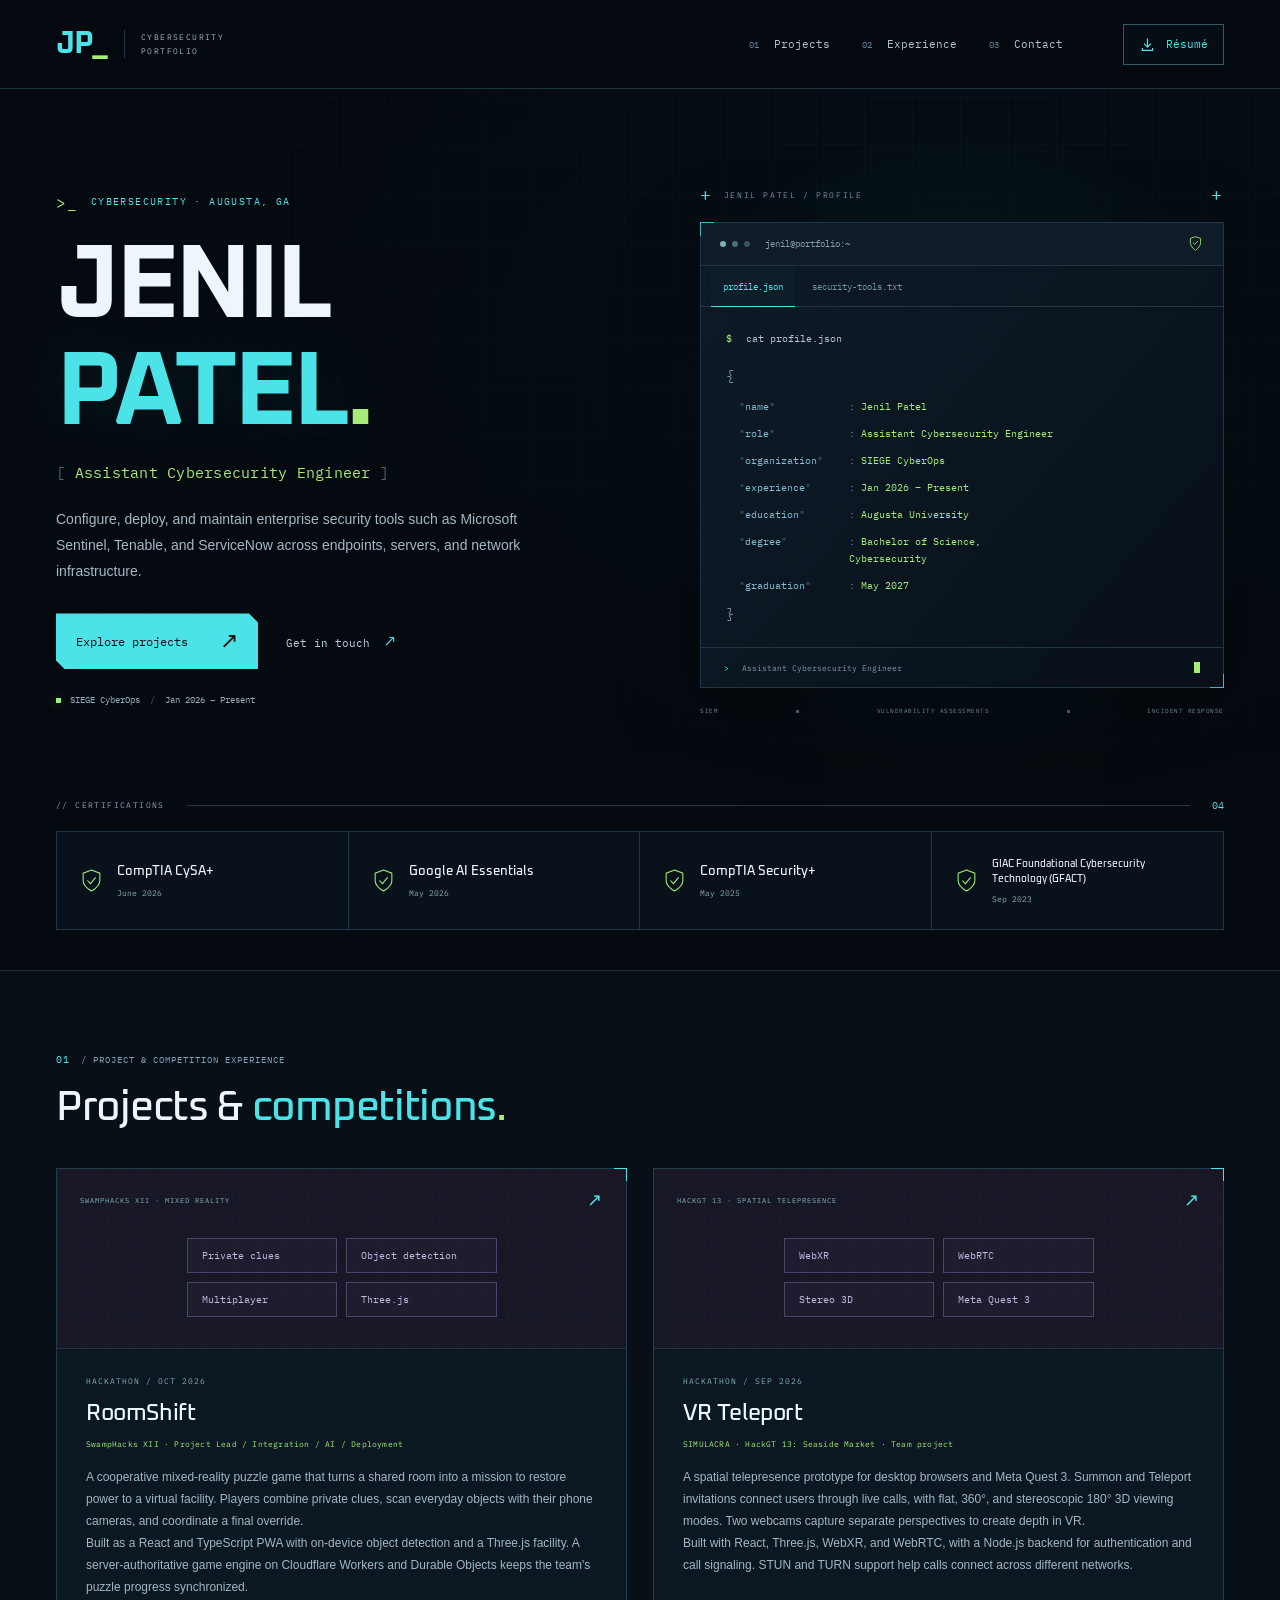
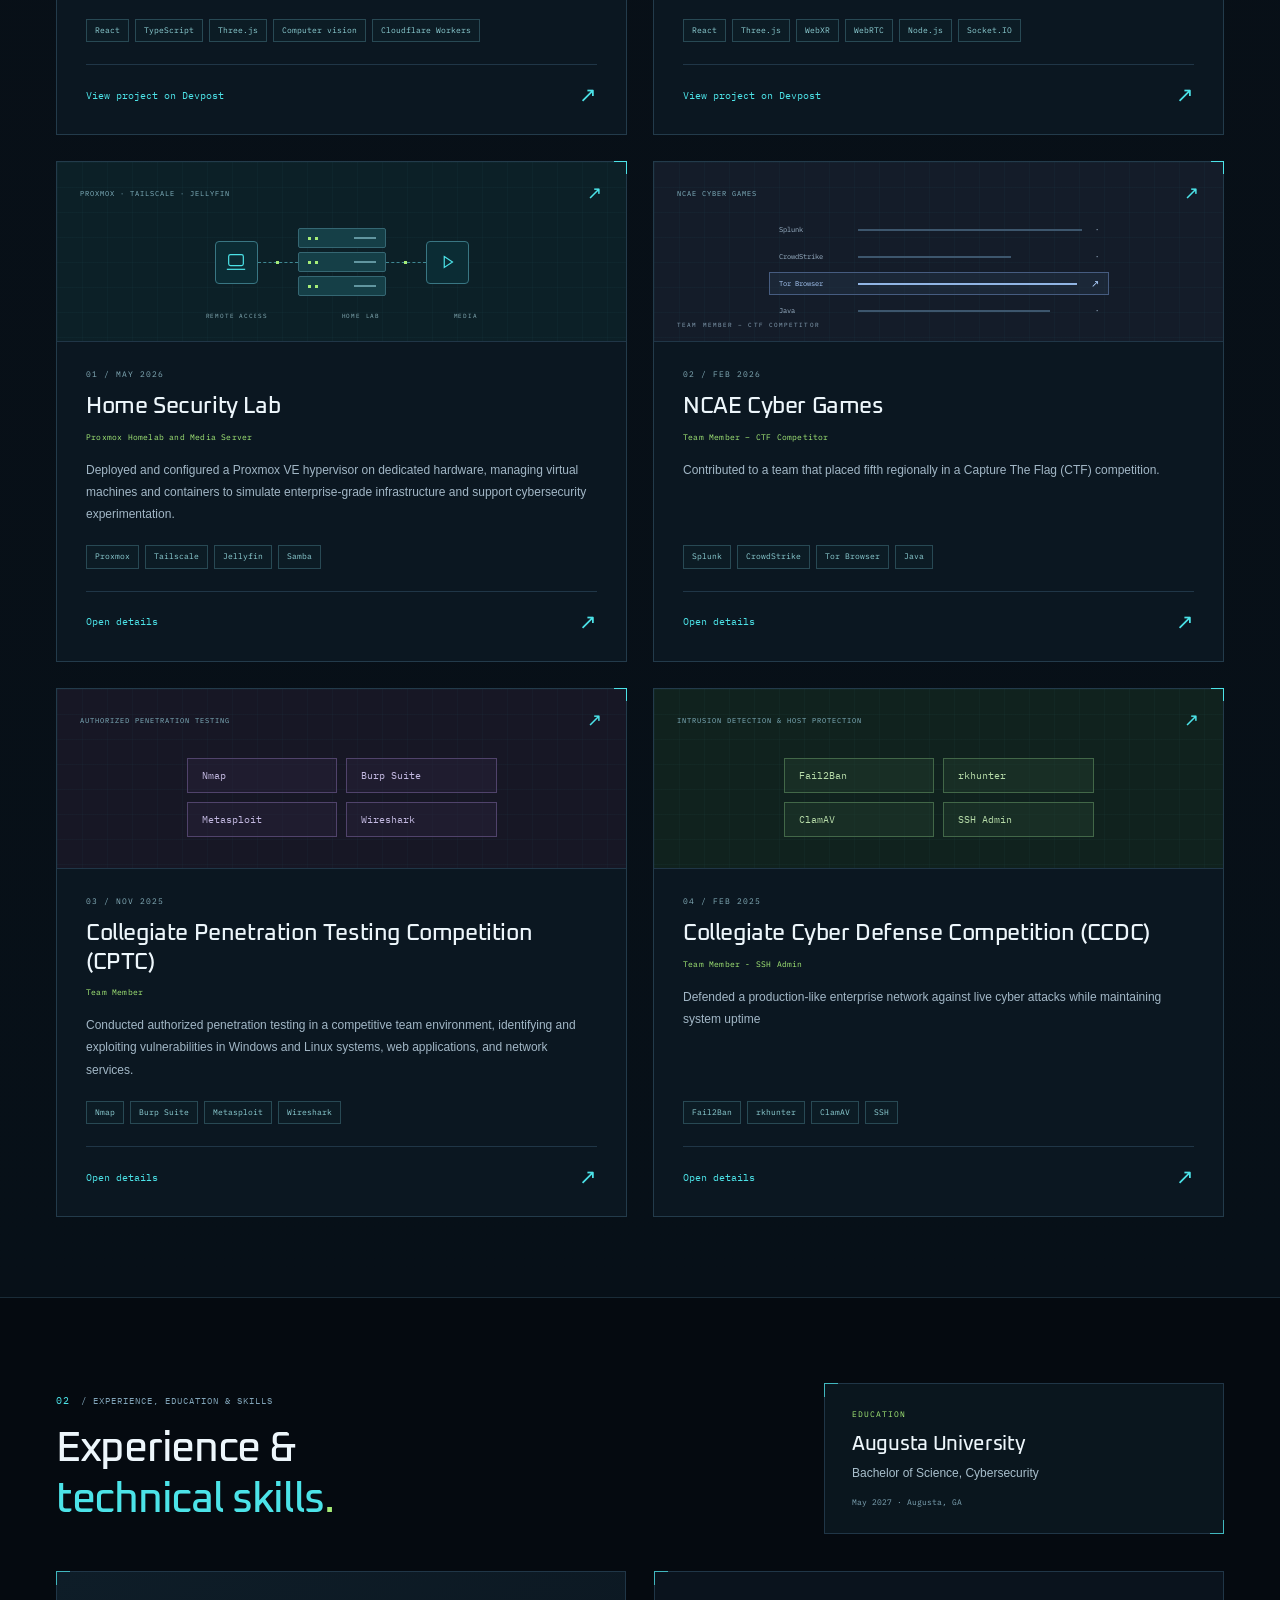
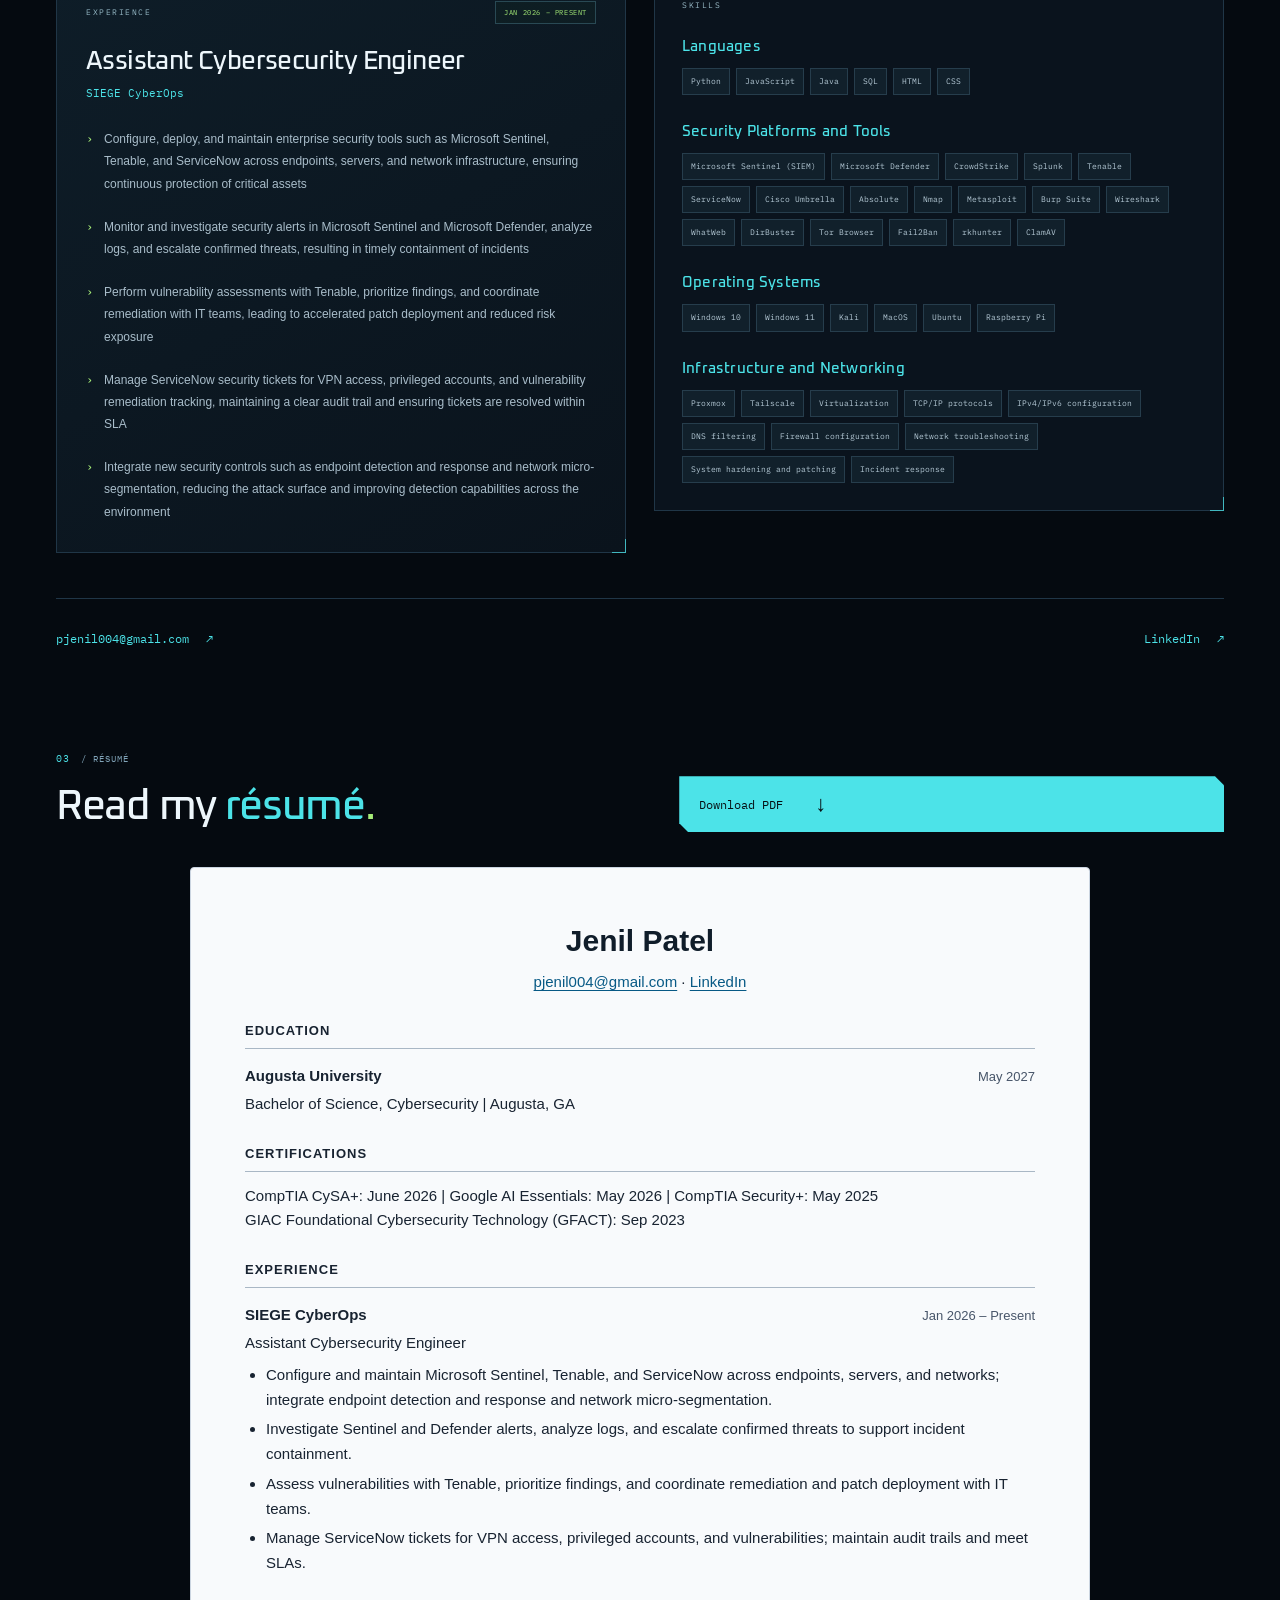
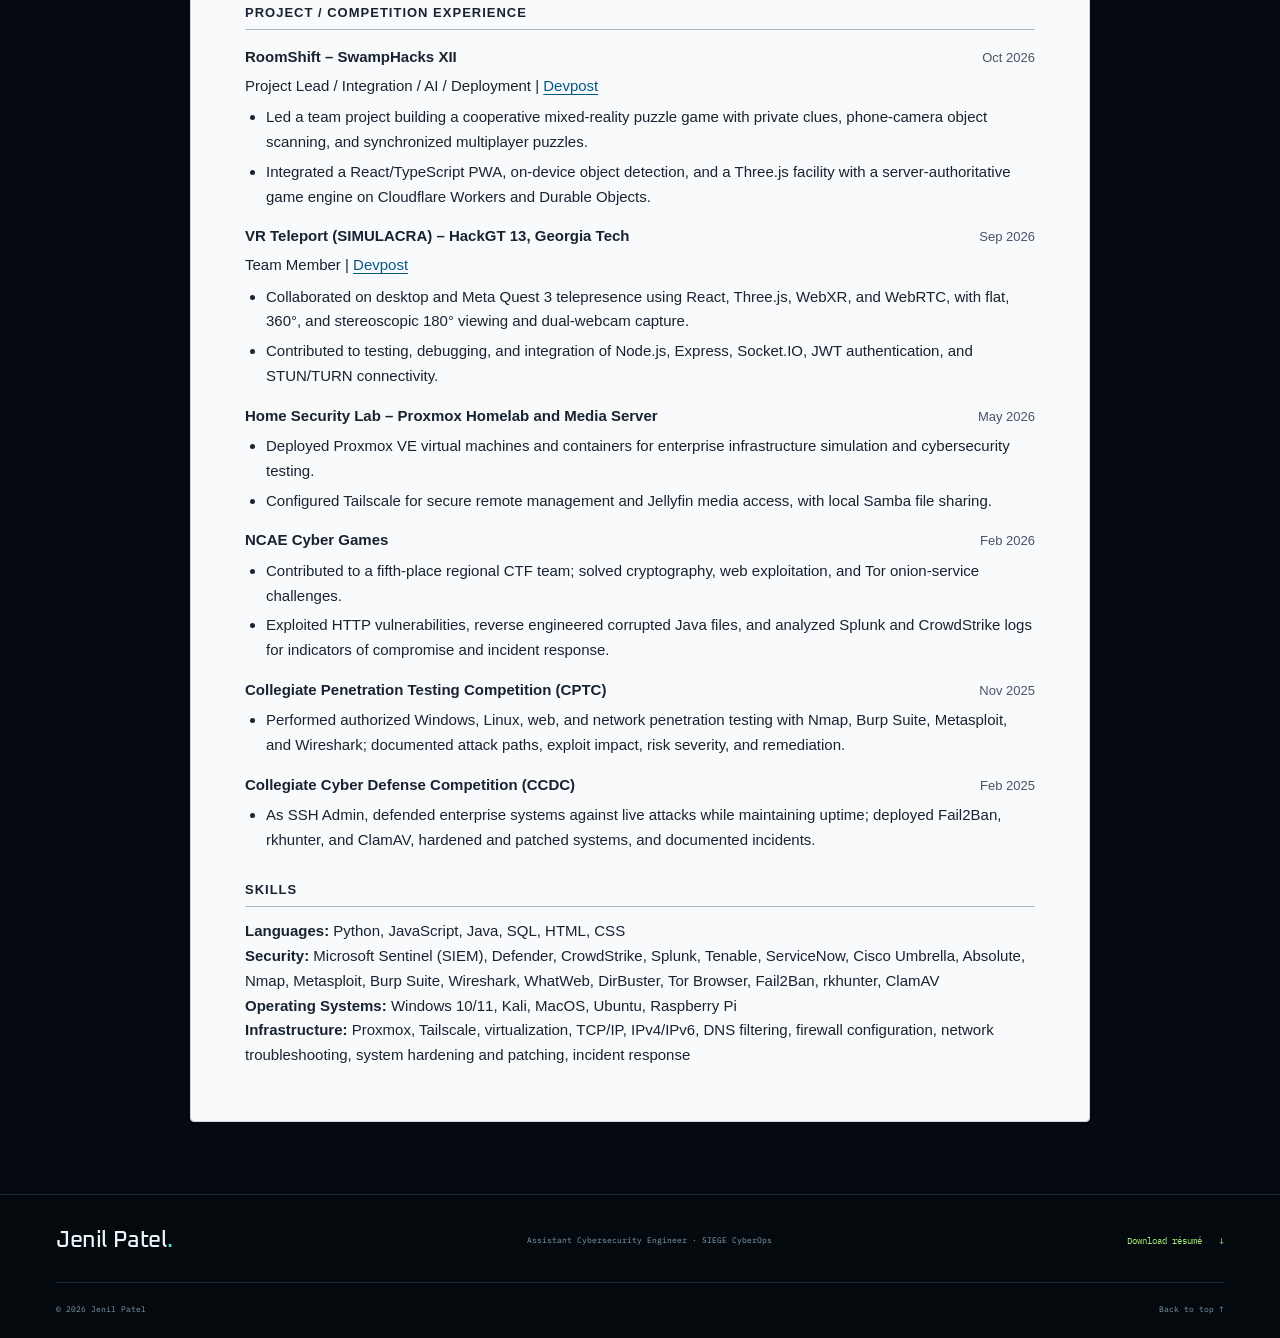
==== index.html @ c174b4a5 "Add RoomShift project and readable resume preview" ====
<!doctype html>
<html lang="en">
<head>
  <meta charset="UTF-8">
  <meta name="viewport" content="width=device-width, initial-scale=1">
  <meta name="theme-color" content="#050a10">
  <meta name="description" content="Jenil Patel — Assistant Cybersecurity Engineer at SIEGE CyberOps. Education, certifications, project and competition experience, and technical skills.">
  <meta property="og:title" content="Jenil Patel | Assistant Cybersecurity Engineer">
  <meta property="og:description" content="Assistant Cybersecurity Engineer at SIEGE CyberOps. Proxmox homelab, NCAE Cyber Games, CPTC, and CCDC experience.">
  <meta property="og:type" content="website">
  <title>Jenil Patel — Assistant Cybersecurity Engineer </title>
  <link rel="icon" href="./favicon.svg" type="image/svg+xml">
  <link rel="preload" href="./fonts/oxanium-bold.ttf" as="font" type="font/ttf" crossorigin>
  <link rel="stylesheet" href="./styles.css">
  <script src="./app.js" defer></script>
</head>
<body>
<div class="ambient-grid" aria-hidden="true"></div>
<a class="skip" href="#main">Skip to content</a>
<header class="header"><div class="shell nav-inner">
  <a class="identity" href="#home" aria-label="Jenil Patel, home"><span class="monogram">JP<span>_</span></span><span class="identity-label">CYBERSECURITY<br>PORTFOLIO</span></a>
  <nav aria-label="Main navigation"><a href="#work"><span>01</span> Projects</a><a href="#about"><span>02</span> Experience</a><a href="#contact"><span>03</span> Contact</a></nav>
  <a class="brief-link" href="#resume"><svg viewBox="0 0 20 20" fill="none" aria-hidden="true"><path d="M10 3v10m-4-4 4 4 4-4M4 14v3h12v-3" stroke="currentColor" stroke-width="1.4"/></svg><span>Résumé</span></a>
</div></header>
<main id="main">
  <section id="home" class="hero" aria-labelledby="hero-title">
    <div class="shell hero-grid">
      <div class="hero-copy">
        <p class="eyebrow"><span class="prompt-mark">&gt;_</span> CYBERSECURITY · AUGUSTA, GA</p>
        <h1 id="hero-title">JENIL<br><span>PATEL<span class="name-period">.</span></span></h1>
        <p class="hero-role"><span aria-hidden="true">[</span> Assistant Cybersecurity Engineer <span aria-hidden="true">]</span></p>
        <p class="hero-description">Configure, deploy, and maintain enterprise security tools such as Microsoft Sentinel, Tenable, and ServiceNow across endpoints, servers, and network infrastructure.</p>
        <div class="hero-actions"><a class="primary-button" href="#work">Explore projects <span aria-hidden="true">↗</span></a><a class="secondary-link" href="mailto:pjenil004@gmail.com">Get in touch <span aria-hidden="true">↗</span></a></div>
        <div class="hero-note"><span class="status-dot"></span> SIEGE CyberOps <span class="note-divider">/</span> Jan 2026 – Present</div>
      </div>
      <div class="terminal-wrap">
        <div class="terminal-label"><span class="mini-cross" aria-hidden="true">+</span><span>JENIL PATEL / PROFILE</span><span class="terminal-mark" aria-hidden="true">+</span></div>
        <div class="terminal tech-panel">
          <div class="terminal-chrome"><div class="window-dots" aria-hidden="true"><i></i><i></i><i></i></div><span>jenil@portfolio:~</span><svg viewBox="0 0 20 20" fill="none" aria-hidden="true"><path d="m10 2 6 2v5c0 5-6 9-6 9S4 14 4 9V4l6-2Z" stroke="currentColor"/><path d="m7 9 2 2 4-4" stroke="currentColor"/></svg></div>
          <div class="terminal-tabs" role="tablist" aria-label="Profile terminal"><button id="profile-tab" type="button" role="tab" aria-selected="true" aria-controls="profile-panel" data-terminal="profile">profile.json</button><button id="stack-tab" type="button" role="tab" aria-selected="false" aria-controls="stack-panel" tabindex="-1" data-terminal="stack">security-tools.txt</button></div>
          <div id="profile-panel" class="terminal-content" role="tabpanel" aria-labelledby="profile-tab" tabindex="0">
            <div class="terminal-command"><span>$</span> cat profile.json</div>
            <div class="json-brace" aria-hidden="true">{</div>
            <dl class="profile-data"><div><dt>name</dt><dd>Jenil Patel</dd></div><div><dt>role</dt><dd> Assistant Cybersecurity Engineer</dd></div><div><dt>organization</dt><dd>SIEGE CyberOps</dd></div><div><dt>experience</dt><dd>Jan 2026 – Present</dd></div><div><dt>education</dt><dd>Augusta University</dd></div><div><dt>degree</dt><dd>Bachelor of Science,<br>Cybersecurity</dd></div><div><dt>graduation</dt><dd>May 2027</dd></div></dl>
            <div class="json-brace" aria-hidden="true">}</div>
          </div>
          <div id="stack-panel" class="terminal-content" role="tabpanel" aria-labelledby="stack-tab" tabindex="0" hidden>
            <div class="terminal-command"><span>$</span> cat security-tools.txt</div>
            <ul class="terminal-stack"><li>Microsoft Sentinel (SIEM)</li><li>Microsoft Defender</li><li>CrowdStrike</li><li>Splunk</li><li>Tenable</li><li>ServiceNow</li><li>Cisco Umbrella</li><li>Absolute</li></ul>
          </div>
          <div class="terminal-footer"><span><span aria-hidden="true">&gt;</span> Assistant Cybersecurity Engineer</span><span class="terminal-cursor" aria-hidden="true"></span></div>
        </div>
        <div class="terminal-caption"><span>SIEM</span><i aria-hidden="true"></i><span>VULNERABILITY ASSESSMENTS</span><i aria-hidden="true"></i><span>INCIDENT RESPONSE</span></div>
      </div>
    </div>
    <div class="shell cert-heading"><span class="eyebrow">// CERTIFICATIONS</span><span class="cert-rule" aria-hidden="true"></span><span class="cert-count">04</span></div>
    <div class="shell credentials" aria-label="Certifications"><div class="credential"><svg viewBox="0 0 24 24" fill="none" aria-hidden="true"><path d="m12 2 8 3v7c0 6-8 10-8 10S4 18 4 12V5l8-3Z" stroke="currentColor"/><path d="m8 12 3 3 5-6" stroke="currentColor"/></svg><div><strong>CompTIA CySA+</strong><span>June 2026</span></div></div><div class="credential"><svg viewBox="0 0 24 24" fill="none" aria-hidden="true"><path d="m12 2 8 3v7c0 6-8 10-8 10S4 18 4 12V5l8-3Z" stroke="currentColor"/><path d="m8 12 3 3 5-6" stroke="currentColor"/></svg><div><strong>Google AI Essentials</strong><span>May 2026</span></div></div><div class="credential"><svg viewBox="0 0 24 24" fill="none" aria-hidden="true"><path d="m12 2 8 3v7c0 6-8 10-8 10S4 18 4 12V5l8-3Z" stroke="currentColor"/><path d="m8 12 3 3 5-6" stroke="currentColor"/></svg><div><strong>CompTIA Security+</strong><span>May 2025</span></div></div><div class="credential"><svg viewBox="0 0 24 24" fill="none" aria-hidden="true"><path d="m12 2 8 3v7c0 6-8 10-8 10S4 18 4 12V5l8-3Z" stroke="currentColor"/><path d="m8 12 3 3 5-6" stroke="currentColor"/></svg><div><strong>GIAC Foundational Cybersecurity Technology (GFACT)</strong><span>Sep 2023</span></div></div></div>
  </section>
  <section id="work" class="work-section" aria-labelledby="work-title"><div class="shell">
    <div class="section-heading"><div><p class="eyebrow"><span class="section-index">01</span> / PROJECT &amp; COMPETITION EXPERIENCE</p><h2 id="work-title">Projects &amp; <em>competitions</em><span class="heading-dot">.</span></h2></div></div>
    <div class="project-grid"><article class="project">
<div class="project-visual tools-visual" aria-hidden="true"><div class="visual-top"><span>SWAMPHACKS XII · MIXED REALITY</span><span>↗</span></div><div class="visual-tool-grid"><span>Private clues</span><span>Object detection</span><span>Multiplayer</span><span>Three.js</span></div></div>
<div class="project-body"><div class="project-category">HACKATHON / OCT 2026</div><h3>RoomShift</h3><p class="project-role">SwampHacks XII · Project Lead / Integration / AI / Deployment</p>
<p>A cooperative mixed-reality puzzle game that turns a shared room into a mission to restore power to a virtual facility. Players combine private clues, scan everyday objects with their phone cameras, and coordinate a final override.</p>
<p>Built as a React and TypeScript PWA with on-device object detection and a Three.js facility. A server-authoritative game engine on Cloudflare Workers and Durable Objects keeps the team's puzzle progress synchronized.</p>
<div class="tags"><span>React</span><span>TypeScript</span><span>Three.js</span><span>Computer vision</span><span>Cloudflare Workers</span></div>
<a class="project-link" href="https://devpost.com/software/roomshift-0bgn94" target="_blank" rel="noopener noreferrer">View project on Devpost <span aria-hidden="true">↗</span></a></div></article><article class="project">
      <div class="project-visual tools-visual" aria-hidden="true">
        <div class="visual-top"><span>HACKGT 13 · SPATIAL TELEPRESENCE</span><span>↗</span></div>
        <div class="visual-tool-grid"><span>WebXR</span><span>WebRTC</span><span>Stereo 3D</span><span>Meta Quest 3</span></div>
      </div>
      <div class="project-body">
        <div class="project-category">HACKATHON / SEP 2026</div>
        <h3>VR Teleport</h3>
        <p class="project-role">SIMULACRA · HackGT 13: Seaside Market · Team project</p>
        <p>A spatial telepresence prototype for desktop browsers and Meta Quest 3. Summon and Teleport invitations connect users through live calls, with flat, 360°, and stereoscopic 180° 3D viewing modes. Two webcams capture separate perspectives to create depth in VR.</p>
        <p>Built with React, Three.js, WebXR, and WebRTC, with a Node.js backend for authentication and call signaling. STUN and TURN support help calls connect across different networks.</p>
        <div class="tags"><span>React</span><span>Three.js</span><span>WebXR</span><span>WebRTC</span><span>Node.js</span><span>Socket.IO</span></div>
        <a class="project-link" href="https://devpost.com/software/vr-teleport" target="_blank" rel="noopener noreferrer">View project on Devpost <span aria-hidden="true">↗</span></a>
      </div>
    </article><article class="project"><div class="project-visual infra-visual" aria-hidden="true"><div class="visual-top"><span>PROXMOX · TAILSCALE · JELLYFIN</span><span>↗</span></div><div class="infra-diagram"><div class="network-node remote"><svg viewBox="0 0 24 24"><rect x="4" y="4" width="16" height="12" rx="2"/><path d="M2 20h20"/></svg></div><div class="network-connector"><span></span></div><div class="server-stack"><div><i></i><i></i><span></span></div><div><i></i><i></i><span></span></div><div><i></i><i></i><span></span></div></div><div class="network-connector"><span></span></div><div class="network-node"><svg viewBox="0 0 24 24"><path d="m9 6 9 6-9 6V6Z"/></svg></div></div><div class="infra-labels"><span>REMOTE ACCESS</span><span>HOME LAB</span><span>MEDIA</span></div></div><div class="project-body"><div class="project-category">01 / MAY 2026</div><h3>Home Security Lab</h3><p class="project-role">Proxmox Homelab and Media Server</p><p>Deployed and configured a Proxmox VE hypervisor on dedicated hardware, managing virtual machines and containers to simulate enterprise-grade infrastructure and support cybersecurity experimentation.</p><div class="tags"><span>Proxmox</span><span>Tailscale</span><span>Jellyfin</span><span>Samba</span></div><button class="project-link" data-project="homelab">Open details <span aria-hidden="true">↗</span></button></div></article><article class="project"><div class="project-visual analysis-visual" aria-hidden="true"><div class="visual-top"><span>NCAE CYBER GAMES</span><span>↗</span></div><div class="log-visual"><div class="log-row"><span>Splunk</span><i style="--w:75%"></i><b>·</b></div><div class="log-row"><span>CrowdStrike</span><i style="--w:48%"></i><b>·</b></div><div class="log-row log-highlight"><span>Tor Browser</span><i style="--w:86%"></i><b>↗</b></div><div class="log-row"><span>Java</span><i style="--w:60%"></i><b>·</b></div></div><div class="visual-caption">TEAM MEMBER – CTF COMPETITOR</div></div><div class="project-body"><div class="project-category">02 / FEB 2026</div><h3>NCAE Cyber Games</h3><p class="project-role">Team Member – CTF Competitor</p><p>Contributed to a team that placed fifth regionally in a Capture The Flag (CTF) competition.</p><div class="tags"><span>Splunk</span><span>CrowdStrike</span><span>Tor Browser</span><span>Java</span></div><button class="project-link" data-project="ncae">Open details <span aria-hidden="true">↗</span></button></div></article><article class="project"><div class="project-visual tools-visual " aria-hidden="true"><div class="visual-top"><span>AUTHORIZED PENETRATION TESTING</span><span>↗</span></div><div class="visual-tool-grid"><span>Nmap</span><span>Burp Suite</span><span>Metasploit</span><span>Wireshark</span></div></div><div class="project-body"><div class="project-category">03 / NOV 2025</div><h3>Collegiate Penetration Testing Competition (CPTC)</h3><p class="project-role">Team Member</p><p>Conducted authorized penetration testing in a competitive team environment, identifying and exploiting vulnerabilities in Windows and Linux systems, web applications, and network services.</p><div class="tags"><span>Nmap</span><span>Burp Suite</span><span>Metasploit</span><span>Wireshark</span></div><button class="project-link" data-project="cptc">Open details <span aria-hidden="true">↗</span></button></div></article><article class="project"><div class="project-visual tools-visual defense-visual" aria-hidden="true"><div class="visual-top"><span>INTRUSION DETECTION &amp; HOST PROTECTION</span><span>↗</span></div><div class="visual-tool-grid"><span>Fail2Ban</span><span>rkhunter</span><span>ClamAV</span><span>SSH Admin</span></div></div><div class="project-body"><div class="project-category">04 / FEB 2025</div><h3>Collegiate Cyber Defense Competition (CCDC)</h3><p class="project-role">Team Member - SSH Admin</p><p>Defended a production-like enterprise network against live cyber attacks while maintaining system uptime</p><div class="tags"><span>Fail2Ban</span><span>rkhunter</span><span>ClamAV</span><span>SSH</span></div><button class="project-link" data-project="ccdc">Open details <span aria-hidden="true">↗</span></button></div></article></div>
  </div></section>
  <section id="about" class="about-section" aria-labelledby="about-title"><div class="shell">
    <div class="section-heading"><div><p class="eyebrow"><span class="section-index">02</span> / EXPERIENCE, EDUCATION &amp; SKILLS</p><h2 id="about-title">Experience &amp;<br><em>technical skills</em><span class="heading-dot">.</span></h2></div><div class="education tech-panel"><p class="eyebrow">EDUCATION</p><h3>Augusta University</h3><p>Bachelor of Science, Cybersecurity</p><span>May 2027 · Augusta, GA</span></div></div>
    <div class="experience-grid">
      <div class="soc-experience tech-panel"><div class="experience-heading"><span class="eyebrow">EXPERIENCE</span><span class="date-tag">JAN 2026 – PRESENT</span></div><h3>Assistant Cybersecurity Engineer</h3><p class="organization">SIEGE CyberOps</p><ul class="experience-bullets"><li>Configure, deploy, and maintain enterprise security tools such as Microsoft Sentinel, Tenable, and ServiceNow across endpoints, servers, and network infrastructure, ensuring continuous protection of critical assets</li><li>Monitor and investigate security alerts in Microsoft Sentinel and Microsoft Defender, analyze logs, and escalate confirmed threats, resulting in timely containment of incidents</li><li>Perform vulnerability assessments with Tenable, prioritize findings, and coordinate remediation with IT teams, leading to accelerated patch deployment and reduced risk exposure</li><li>Manage ServiceNow security tickets for VPN access, privileged accounts, and vulnerability remediation tracking, maintaining a clear audit trail and ensuring tickets are resolved within SLA</li><li>Integrate new security controls such as endpoint detection and response and network micro-segmentation, reducing the attack surface and improving detection capabilities across the environment</li></ul></div>
      <div class="skills tech-panel"><p class="eyebrow">SKILLS</p><div class="skill-group"><h3>Languages</h3><div class="tool-grid"><span>Python</span><span>JavaScript</span><span>Java</span><span>SQL</span><span>HTML</span><span>CSS</span></div></div><div class="skill-group"><h3>Security Platforms and Tools</h3><div class="tool-grid"><span>Microsoft Sentinel (SIEM)</span><span>Microsoft Defender</span><span>CrowdStrike</span><span>Splunk</span><span>Tenable</span><span>ServiceNow</span><span>Cisco Umbrella</span><span>Absolute</span><span>Nmap</span><span>Metasploit</span><span>Burp Suite</span><span>Wireshark</span><span>WhatWeb</span><span>DirBuster</span><span>Tor Browser</span><span>Fail2Ban</span><span>rkhunter</span><span>ClamAV</span></div></div><div class="skill-group"><h3>Operating Systems</h3><div class="tool-grid"><span>Windows 10</span><span>Windows 11</span><span>Kali</span><span>MacOS</span><span>Ubuntu</span><span>Raspberry Pi</span></div></div><div class="skill-group"><h3>Infrastructure and Networking</h3><div class="tool-grid"><span>Proxmox</span><span>Tailscale</span><span>Virtualization</span><span>TCP/IP protocols</span><span>IPv4/IPv6 configuration</span><span>DNS filtering</span><span>Firewall configuration</span><span>Network troubleshooting</span><span>System hardening and patching</span><span>Incident response</span></div></div></div>
    </div>
    <div id="contact" class="contact-strip"><a href="mailto:pjenil004@gmail.com">pjenil004@gmail.com <span aria-hidden="true">↗</span></a><a href="https://www.linkedin.com/in/jeni1-patel/" target="_blank" rel="noopener noreferrer">LinkedIn <span aria-hidden="true">↗</span></a></div>
  </div></section>
<section id="resume" class="resume-section" aria-labelledby="resume-title"><div class="shell"><div class="section-heading"><div><p class="eyebrow"><span class="section-index">03</span> / RÉSUMÉ</p><h2 id="resume-title">Read my <em>résumé</em><span class="heading-dot">.</span></h2></div><a class="primary-button" href="./Jenil-Patel-Resume.pdf" download>Download PDF <span aria-hidden="true">↓</span></a></div><div class="resume-paper"><h3>Jenil Patel</h3><p class="resume-contact"><a href="mailto:pjenil004@gmail.com">pjenil004@gmail.com</a> · <a href="https://www.linkedin.com/in/jeni1-patel/">LinkedIn</a></p><h4>EDUCATION</h4><div class="resume-entry"><h5>Augusta University</h5><span>May 2027</span></div><p>Bachelor of Science, Cybersecurity | Augusta, GA</p><h4>CERTIFICATIONS</h4><p>CompTIA CySA+: June 2026 | Google AI Essentials: May 2026 | CompTIA Security+: May 2025<br/>GIAC Foundational Cybersecurity Technology (GFACT): Sep 2023</p><h4>EXPERIENCE</h4><div class="resume-entry"><h5>SIEGE CyberOps</h5><span>Jan 2026 – Present</span></div><p>Assistant Cybersecurity Engineer</p><ul><li>Configure and maintain Microsoft Sentinel, Tenable, and ServiceNow across endpoints, servers, and networks; integrate endpoint detection and response and network micro-segmentation.</li><li>Investigate Sentinel and Defender alerts, analyze logs, and escalate confirmed threats to support incident containment.</li><li>Assess vulnerabilities with Tenable, prioritize findings, and coordinate remediation and patch deployment with IT teams.</li><li>Manage ServiceNow tickets for VPN access, privileged accounts, and vulnerabilities; maintain audit trails and meet SLAs.</li></ul><h4>PROJECT / COMPETITION EXPERIENCE</h4><div class="resume-entry"><h5>RoomShift – SwampHacks XII</h5><span>Oct 2026</span></div><p>Project Lead / Integration / AI / Deployment | <a href="https://devpost.com/software/roomshift-0bgn94">Devpost</a></p><ul><li>Led a team project building a cooperative mixed-reality puzzle game with private clues, phone-camera object scanning, and synchronized multiplayer puzzles.</li><li>Integrated a React/TypeScript PWA, on-device object detection, and a Three.js facility with a server-authoritative game engine on Cloudflare Workers and Durable Objects.</li></ul><div class="resume-entry"><h5>VR Teleport (SIMULACRA) – HackGT 13, Georgia Tech</h5><span>Sep 2026</span></div><p>Team Member | <a href="https://devpost.com/software/vr-teleport">Devpost</a></p><ul><li>Collaborated on desktop and Meta Quest 3 telepresence using React, Three.js, WebXR, and WebRTC, with flat, 360°, and stereoscopic 180° viewing and dual-webcam capture.</li><li>Contributed to testing, debugging, and integration of Node.js, Express, Socket.IO, JWT authentication, and STUN/TURN connectivity.</li></ul><div class="resume-entry"><h5>Home Security Lab – Proxmox Homelab and Media Server</h5><span>May 2026</span></div><ul><li>Deployed Proxmox VE virtual machines and containers for enterprise infrastructure simulation and cybersecurity testing.</li><li>Configured Tailscale for secure remote management and Jellyfin media access, with local Samba file sharing.</li></ul><div class="resume-entry"><h5>NCAE Cyber Games</h5><span>Feb 2026</span></div><ul><li>Contributed to a fifth-place regional CTF team; solved cryptography, web exploitation, and Tor onion-service challenges.</li><li>Exploited HTTP vulnerabilities, reverse engineered corrupted Java files, and analyzed Splunk and CrowdStrike logs for indicators of compromise and incident response.</li></ul><div class="resume-entry"><h5>Collegiate Penetration Testing Competition (CPTC)</h5><span>Nov 2025</span></div><ul><li>Performed authorized Windows, Linux, web, and network penetration testing with Nmap, Burp Suite, Metasploit, and Wireshark; documented attack paths, exploit impact, risk severity, and remediation.</li></ul><div class="resume-entry"><h5>Collegiate Cyber Defense Competition (CCDC)</h5><span>Feb 2025</span></div><ul><li>As SSH Admin, defended enterprise systems against live attacks while maintaining uptime; deployed Fail2Ban, rkhunter, and ClamAV, hardened and patched systems, and documented incidents.</li></ul><h4>SKILLS</h4><p><b>Languages:</b> Python, JavaScript, Java, SQL, HTML, CSS<br/><b>Security:</b> Microsoft Sentinel (SIEM), Defender, CrowdStrike, Splunk, Tenable, ServiceNow, Cisco Umbrella, Absolute, Nmap, Metasploit, Burp Suite, Wireshark, WhatWeb, DirBuster, Tor Browser, Fail2Ban, rkhunter, ClamAV<br/><b>Operating Systems:</b> Windows 10/11, Kali, MacOS, Ubuntu, Raspberry Pi<br/><b>Infrastructure:</b> Proxmox, Tailscale, virtualization, TCP/IP, IPv4/IPv6, DNS filtering, firewall configuration, network troubleshooting, system hardening and patching, incident response</p></div></div></section>
</main>
<footer><div class="shell footer-inner"><a href="#home" class="footer-name">Jenil Patel<span>.</span></a><p>Assistant Cybersecurity Engineer · SIEGE CyberOps</p><a href="./Jenil-Patel-Resume.pdf" download>Download résumé <span aria-hidden="true">↓</span></a></div><div class="shell footer-bottom"><span>© 2026 Jenil Patel</span><a href="#home">Back to top ↑</a></div></footer>
<dialog id="project-dialog" aria-labelledby="dialog-title"><button class="dialog-close" aria-label="Close project details">✕</button><div class="dialog-content"><p id="dialog-category" class="eyebrow"></p><h2 id="dialog-title"></h2><p id="dialog-intro" class="dialog-intro"></p><ul id="dialog-details"></ul><div id="dialog-tags" class="tags"></div><a class="dialog-footnote" href="./Jenil-Patel-Resume.pdf" download>Download résumé ↓</a></div></dialog>
<!-- Cloudflare Web Analytics -->
<script type="module" src="https://static.cloudflareinsights.com/beacon.min.js" data-cf-beacon='{"token": "eb504ef2a887415ca634a915cc1876cf"}'></script>
<!-- End Cloudflare Web Analytics -->
</body>
</html>
---- styles.css ----
@font-face{font-family:Oxanium;src:url('./fonts/oxanium-bold.ttf') format('truetype');font-style:normal;font-weight:700;font-display:swap}
@font-face{font-family:Oxanium;src:url('./fonts/oxanium-medium.ttf') format('truetype');font-style:normal;font-weight:500;font-display:swap}
@font-face{font-family:'Plex Mono';src:url('./fonts/plex-mono-regular.ttf') format('truetype');font-style:normal;font-weight:400;font-display:swap}
:root{--bg:#050a10;--panel:#0a131d;--panel2:#0e1b27;--cyan:#4ce3e8;--green:#a6ed78;--white:#edf6fb;--muted:#9eb1c1;--line:#203647;--mono:'Plex Mono',Consolas,monospace;--display:Oxanium,Arial,sans-serif;--body:Arial,Helvetica,sans-serif}
*{box-sizing:border-box}html{scroll-behavior:smooth;scroll-padding-top:105px}body{margin:0;background:var(--bg);color:var(--white);font-family:var(--body);-webkit-font-smoothing:antialiased}body.modal-open{overflow:hidden}a{color:inherit;text-decoration:none}button{font:inherit;cursor:pointer}a,button{-webkit-tap-highlight-color:transparent}a:focus-visible,button:focus-visible,[tabindex]:focus-visible{outline:2px solid var(--green);outline-offset:5px}::selection{background:var(--cyan);color:var(--bg)}[hidden]{display:none!important}.shell{width:min(1240px,calc(100% - 112px));margin:0 auto}.skip{position:fixed;z-index:100;top:-100px;left:15px;background:var(--cyan);color:var(--bg);padding:14px;font-family:var(--mono);font-size:12px}.skip:focus{top:15px}
.ambient-grid{position:absolute;z-index:-1;top:0;left:0;width:100%;height:1000px;pointer-events:none;background-image:linear-gradient(#55dfea06 1px,transparent 1px),linear-gradient(90deg,#55dfea06 1px,transparent 1px),radial-gradient(ellipse at 75% 35%,#13677315,transparent 55%);background-size:48px 48px,48px 48px,auto;mask-image:linear-gradient(#000,transparent)}
.header{position:sticky;top:0;z-index:20;background:#050a10ed;border-bottom:1px solid #1c3340;backdrop-filter:blur(16px)}.nav-inner{height:88px;display:flex;align-items:center;justify-content:space-between;gap:30px}.identity{display:flex;align-items:center;gap:16px}.monogram{font-family:var(--display);font-size:31px;font-weight:700;letter-spacing:-1px;color:var(--cyan)}.monogram>span{color:var(--green)}.identity-label{font-family:var(--mono);font-size:8px;line-height:1.8;letter-spacing:1.4px;color:#a3b6c5;border-left:1px solid var(--line);padding-left:16px}nav{display:flex;align-items:center;gap:32px;margin-left:auto;margin-right:30px}nav a{font-family:var(--mono);font-size:11px;color:#b2c4ce;transition:color .2s}nav a>span{font-size:9px;color:#608093;margin-right:8px}nav a:hover,nav a[aria-current]{color:var(--cyan)}.brief-link{font-family:var(--mono);font-size:11px;display:flex;align-items:center;gap:10px;padding:11px 15px;border:1px solid #355867;color:var(--cyan);background:#4ce3e805;transition:background .2s,border-color .2s}.brief-link:hover{background:#4ce3e813;border-color:var(--cyan)}.brief-link svg{width:17px;height:17px}
.hero{position:relative;overflow:hidden;padding-bottom:40px}.hero-grid{display:grid;grid-template-columns:1fr .92fr;gap:75px;align-items:center;padding-top:76px;padding-bottom:63px;min-height:710px}.eyebrow{font-family:var(--mono);font-weight:400;font-size:10px;line-height:1.7;letter-spacing:1.5px;margin:0;color:var(--cyan)}.hero .eyebrow{font-size:10px;letter-spacing:1.4px;display:flex;align-items:center;gap:12px}.prompt-mark{font-size:16px;color:var(--green);line-height:1}h1{font-family:var(--display);font-weight:700;font-size:clamp(78px,8.1vw,117px);line-height:1.03;letter-spacing:-4px;margin:24px 0 15px;position:relative}h1>span{color:var(--cyan);text-shadow:0 0 65px #4ce3e81c}.name-period{color:var(--green)}.hero-role{font-family:var(--mono);font-size:15px;letter-spacing:.25px;color:var(--green);margin:0}.hero-role>span{color:#516c62}.hero-description{font-size:14px;color:#a4b8c6;line-height:1.85;max-width:490px;margin:25px 0 29px}.hero-actions{display:flex;align-items:center;gap:28px}.primary-button{display:flex;align-items:center;gap:32px;padding:17px 20px;background:var(--cyan);color:#061014;font-family:var(--mono);font-size:12px;font-weight:400;clip-path:polygon(0 0,calc(100% - 9px) 0,100% 9px,100% 100%,9px 100%,0 calc(100% - 9px));transition:background .2s,transform .2s}.primary-button:hover{background:#9af3f6;transform:translateY(-2px)}.primary-button>span{font-family:var(--body);font-size:22px;line-height:1}.secondary-link{font-family:var(--mono);font-size:11px;color:#b9d1dc;white-space:nowrap}.secondary-link>span{padding-left:8px;color:var(--cyan);font-size:17px}.secondary-link:hover{color:var(--cyan)}.hero-note{display:flex;align-items:center;gap:9px;font-family:var(--mono);font-size:9px;color:#96adba;margin-top:24px;line-height:1.6}.status-dot{display:inline-block;width:5px;height:5px;flex:0 0 auto;background:var(--green);box-shadow:0 0 10px #a6ed7850}.note-divider{color:#3a5665;margin:0 1px}
.terminal-wrap{position:relative;min-width:0}.terminal-wrap::before{content:'';position:absolute;inset:-90px -80px;z-index:-1;background:radial-gradient(ellipse,#18a7b21c 0%,transparent 65%);pointer-events:none}.terminal-label{display:flex;align-items:center;gap:11px;margin:0 0 18px;font-family:var(--mono);font-size:8px;letter-spacing:1.6px;color:#7897a7}.mini-cross,.terminal-mark{color:var(--cyan);font-size:18px;line-height:1}.terminal-mark{margin-left:auto}.tech-panel{position:relative;background:var(--panel);border:1px solid var(--line)}.tech-panel::before{content:'';position:absolute;inset:-1px;pointer-events:none;background:linear-gradient(var(--cyan),var(--cyan)) top left/14px 1px no-repeat,linear-gradient(var(--cyan),var(--cyan)) top left/1px 14px no-repeat,linear-gradient(var(--cyan),var(--cyan)) bottom right/14px 1px no-repeat,linear-gradient(var(--cyan),var(--cyan)) bottom right/1px 14px no-repeat;opacity:.75}.terminal{background:linear-gradient(130deg,#0d1b27,#081019);box-shadow:0 25px 80px #0005}.terminal-chrome{height:43px;display:flex;align-items:center;gap:15px;padding:0 19px;border-bottom:1px solid var(--line);font-family:var(--mono);font-size:9px;color:#85a2b4;background:#0f1b27}.window-dots{display:flex;gap:6px}.window-dots i{width:6px;height:6px;border-radius:50%;background:#3a5262}.window-dots i:first-child{background:#77b5b3}.window-dots i:nth-child(2){background:#4a727d}.terminal-chrome>svg{height:17px;width:17px;margin-left:auto;color:var(--green)}.terminal-tabs{display:flex;border-bottom:1px solid var(--line);padding:0 10px;gap:5px}.terminal-tabs button{font-family:var(--mono);font-size:9px;background:transparent;color:#7893a5;border:0;border-bottom:1px solid transparent;padding:14px 12px;position:relative;bottom:-1px;transition:color .2s}.terminal-tabs button:hover{color:var(--white)}.terminal-tabs button[aria-selected=true]{color:var(--cyan);border-color:var(--cyan);background:#4ce3e805}.terminal-content{padding:23px 25px 21px;min-height:326px;font-family:var(--mono);font-size:10px;line-height:1.7}.terminal-command{color:#b5c8d2;margin-bottom:18px;font-size:10px}.terminal-command>span{color:var(--green);margin-right:8px}.json-brace{color:#7492a6;font-size:14px}.profile-data{margin:9px 0 9px 13px;display:grid;gap:10px}.profile-data>div{display:grid;grid-template-columns:105px 1fr;gap:5px}.profile-data dt{color:#85bbd1}.profile-data dt::before,.profile-data dt::after{content:'"';color:#517080}.profile-data dd{margin:0;color:var(--green)}.profile-data dd::before{content:': ';color:#7492a6}.terminal-footer{padding:14px 23px;border-top:1px solid var(--line);font-family:var(--mono);font-size:8px;color:#819cac;display:flex;justify-content:space-between;align-items:center}.terminal-footer>span>span{color:var(--cyan);padding-right:8px}.terminal-cursor{display:block;width:6px;height:11px;background:var(--green);animation:cursor-blink 1.5s steps(1,end) infinite}@keyframes cursor-blink{0%,65%{opacity:1}66%,100%{opacity:.25}}.terminal-caption{display:flex;align-items:center;justify-content:space-between;gap:8px;font-family:var(--mono);font-size:6px;letter-spacing:.5px;color:#84a1b1;margin-top:19px}.terminal-caption i{width:3px;height:3px;background:#467084}.terminal-stack{list-style:none;display:grid;gap:11px;margin:0;padding:0}.terminal-stack li{color:var(--green);font-size:10px}.terminal-stack li::before{content:'›';color:var(--cyan);margin-right:12px}
.cert-heading{display:flex;align-items:center;gap:22px;margin-bottom:18px}.cert-heading .eyebrow{font-size:8px;color:#85a4b7}.cert-rule{height:1px;background:var(--line);flex:1}.cert-count{color:var(--cyan);font-family:var(--mono);font-size:10px}.credentials{display:grid;grid-template-columns:repeat(4,minmax(0,1fr));gap:0;background:#0b151ebb;border:1px solid var(--line)}.credential{display:flex;align-items:center;gap:13px;min-width:0;padding:25px 22px;border-right:1px solid var(--line)}.credential:last-child{border-right:0}.credential>svg{width:25px;height:29px;color:var(--green);flex-shrink:0}.credential strong{display:block;font-family:var(--display);font-size:13px;font-weight:500;line-height:1.5}.credential:last-child strong{font-size:10px}.credential span{display:block;font-family:var(--mono);font-size:8px;color:#89a7b9;margin-top:7px}
.work-section{padding:80px 0;background:linear-gradient(180deg,#0b141d88,#071018);border-top:1px solid #1a2c38;border-bottom:1px solid #1a2c38}.section-heading{display:grid;grid-template-columns:1.1fr 1fr;align-items:end;gap:60px;margin-bottom:35px}.work-section .section-heading{display:block}.section-heading .eyebrow{font-size:9px;color:#81a4b8;letter-spacing:1px;margin-bottom:15px}.section-index{color:var(--cyan);font-size:10px;margin-right:5px}.section-heading h2{font-family:var(--display);font-size:42px;font-weight:500;letter-spacing:-1.3px;line-height:1.2;margin:0}em{font-style:normal;color:var(--cyan)}.heading-dot{color:var(--green)}.project-grid{display:grid;grid-template-columns:repeat(2,minmax(0,1fr));gap:26px}.project{display:flex;flex-direction:column;min-width:0;background:#0b1721;border:1px solid #233b4b;position:relative;transition:transform .25s,border-color .25s,box-shadow .25s}.project::after{content:'';position:absolute;right:-1px;top:-1px;height:12px;width:12px;border-top:1px solid var(--cyan);border-right:1px solid var(--cyan);pointer-events:none}.project:hover{transform:translateY(-4px);border-color:#4b9eab;box-shadow:0 12px 36px #0003}.project-visual{position:relative;height:180px;padding:17px 23px;overflow:hidden;border-bottom:1px solid var(--line);color:#83b4c2;background-image:linear-gradient(#4ce3e807 1px,transparent 1px),linear-gradient(90deg,#4ce3e807 1px,transparent 1px);background-size:25px 25px}.visual-top{display:flex;justify-content:space-between;align-items:center;font-family:var(--mono);font-size:7px;letter-spacing:1px;line-height:1.6}.visual-top>span:last-child{font-family:var(--body);font-size:18px;color:var(--cyan)}.infra-visual{background-color:#0c2027}.infra-diagram{display:flex;align-items:center;justify-content:center;margin-top:20px}.network-node{width:43px;height:43px;display:grid;place-items:center;background:#0b2c34;border:1px solid #397683;border-radius:4px}.network-node svg{width:22px;height:22px;fill:none;stroke:var(--cyan);stroke-width:1.3}.network-connector{height:1px;width:40px;border-top:1px dashed #3f8893;position:relative}.network-connector span{position:absolute;left:45%;top:-2px;width:3px;height:3px;background:var(--green)}.server-stack{display:grid;gap:4px;width:88px}.server-stack>div{height:20px;padding:0 9px;display:flex;align-items:center;gap:4px;background:#153f47;border:1px solid #356773;border-radius:2px}.server-stack i{width:3px;height:3px;background:var(--green)}.server-stack span{margin-left:auto;width:22px;height:2px;background:#6196a0}.infra-labels{display:flex;justify-content:space-between;max-width:272px;margin:16px auto 0;font-family:var(--mono);font-size:6px;letter-spacing:.8px;color:#88b0ba}.analysis-visual{background-color:#141c29}.log-visual{display:grid;gap:4px;max-width:340px;margin:10px auto 0}.log-row{display:flex;align-items:center;gap:14px;padding:5px 9px;border:1px solid transparent;font-family:var(--mono);font-size:7px;color:#9cb3c7}.log-row>span{min-width:65px}.log-row i{display:block;width:var(--w);height:2px;max-width:var(--w);background:#3d566d;flex:1}.log-row b{font-family:var(--body);font-size:10px;margin-left:auto;font-weight:400}.log-highlight{border-color:#465c80;background:#27394c66;color:#aaccfa}.log-highlight i{background:#91b5e4}.visual-caption{position:absolute;bottom:12px;left:23px;font-family:var(--mono);font-size:6px;letter-spacing:1.1px;color:#8aa5b9}.tools-visual{background-color:#171725}.visual-tool-grid{display:grid;grid-template-columns:1fr 1fr;gap:9px;max-width:310px;margin:23px auto 0}.visual-tool-grid>span{font-family:var(--mono);font-size:10px;color:#c3b9e1;padding:10px 14px;background:#29233b80;border:1px solid #50436b}.defense-visual{background-color:#10221e}.defense-visual .visual-tool-grid>span{background:#213c2e77;border-color:#426748;color:#b6dba8}.project-body{padding:27px 29px;display:flex;flex-direction:column;flex:1}.project-category{font-family:var(--mono);font-size:8px;letter-spacing:1px;color:#83acb8}.project h3{font-family:var(--display);font-size:23px;line-height:1.25;font-weight:500;letter-spacing:-.4px;margin:14px 0 8px}.project p{font-size:12px;line-height:1.85;color:#a2b7c6;margin:0}.project p.project-role{font-family:var(--mono);font-size:8px;color:var(--green);margin-bottom:14px;letter-spacing:.2px}.tags{display:flex;flex-wrap:wrap;gap:6px;margin-top:20px}.project .tags{margin-top:auto;padding-top:20px}.tags>span{font-family:var(--mono);font-size:8px;color:#8ed0d5;border:1px solid #284954;background:#122a3244;padding:6px 8px;line-height:1.2}.project-link{display:flex;align-items:center;justify-content:space-between;border:0;border-top:1px solid var(--line);padding:18px 0 0;background:none;color:var(--cyan);font-family:var(--mono);font-size:10px;margin-top:22px;text-align:left}.project-link>span{font-family:var(--body);font-size:21px}.project-link:hover{color:#beffff}
.about-section{padding-top:85px;background:var(--bg)}.about-section .section-heading{align-items:center}.education{justify-self:end;max-width:400px;width:100%;padding:24px 27px;background:#0a161e}.education .eyebrow{font-size:8px;color:var(--green);margin-bottom:10px}.education h3{font-family:var(--display);font-size:20px;font-weight:500;letter-spacing:-.3px;margin:0 0 9px}.education>p:not(.eyebrow){font-size:12px;color:#a8bfcc;margin:0 0 11px}.education>span{font-family:var(--mono);font-size:8px;color:#7fa5b5}.experience-grid{display:grid;grid-template-columns:1fr 1fr;align-items:start;gap:28px;margin-top:37px}.soc-experience{padding:29px;background:linear-gradient(150deg,#0e1d28,#0a131c)}.experience-heading{display:flex;align-items:center;justify-content:space-between;gap:15px;flex-wrap:wrap}.experience-heading .eyebrow{font-size:8px;color:#94b7c4}.date-tag{font-family:var(--mono);font-size:7px;letter-spacing:.6px;padding:6px 8px;border:1px solid #294954;color:var(--green);background:#122b2544}.soc-experience h3{font-family:var(--display);font-size:26px;font-weight:500;letter-spacing:-.6px;margin:22px 0 9px;line-height:1.2}.organization{font-family:var(--mono);font-size:11px;color:var(--cyan);margin:0}.experience-bullets{padding-left:0;list-style:none;display:grid;gap:21px;margin:28px 0 0}.experience-bullets li{font-size:12px;line-height:1.85;color:#a9bdca;padding-left:18px;position:relative}.experience-bullets li::before{content:'›';position:absolute;left:0;top:0;color:var(--green);font-family:var(--mono)}.skills{padding:27px}.skills>.eyebrow{font-size:8px;color:#97b7c4;margin-bottom:24px}.skill-group{margin-bottom:27px}.skill-group:last-child{margin-bottom:0}.skill-group h3{font-family:var(--display);font-size:15px;font-weight:500;letter-spacing:.2px;color:var(--cyan);margin:0 0 12px}.tool-grid{display:flex;flex-wrap:wrap;gap:6px}.tool-grid>span{padding:7px 8px;font-family:var(--mono);font-size:8px;line-height:1.4;border:1px solid #263d4c;background:#11202b;color:#b4c8d5}.contact-strip{display:flex;flex-wrap:wrap;align-items:center;gap:35px;padding:32px 0;border-top:1px solid var(--line);margin-top:45px;font-family:var(--mono);font-size:12px;color:var(--cyan);scroll-margin-top:100px}.contact-strip a:first-child{margin-right:auto}.contact-strip a>span{margin-left:10px}.contact-strip a:hover{text-decoration:underline;text-underline-offset:5px}
footer{padding:31px 0 24px;border-top:1px solid #172c39;background:#04090e}.footer-inner{display:flex;align-items:center;justify-content:space-between;gap:20px}.footer-name{font-family:var(--display);font-size:23px;font-weight:500;letter-spacing:-.4px}.footer-name>span{color:var(--cyan)}.footer-inner>p{font-family:var(--mono);font-size:8px;color:#83a0b1}.footer-inner>a:last-child{font-family:var(--mono);font-size:9px;color:var(--green)}.footer-inner>a:last-child span{margin-left:12px}.footer-bottom{display:flex;justify-content:space-between;align-items:center;border-top:1px solid #172c39;padding-top:21px;margin-top:27px;color:#7d9aac;font-family:var(--mono);font-size:8px}.footer-bottom a:hover{color:var(--cyan)}
dialog{position:fixed;background:#0b1722;color:var(--white);border:1px solid #4a8796;border-radius:0;padding:0;width:min(650px,calc(100% - 32px));max-height:86dvh;box-shadow:0 0 90px #24cee218}dialog::backdrop{background:#03080ede;backdrop-filter:blur(7px)}.dialog-close{position:sticky;top:17px;float:right;margin:17px 17px 0 0;width:34px;height:34px;border:1px solid #38505e;background:#142633;color:var(--cyan);font-size:15px;z-index:1}.dialog-close:hover{background:#213e4d}.dialog-content{padding:48px 40px 33px}.dialog-content .eyebrow{font-size:9px;color:var(--green);padding-right:12px}.dialog-content h2{font-family:var(--display);font-weight:500;font-size:32px;letter-spacing:-.8px;line-height:1.2;margin:18px 0 15px}.dialog-intro{color:var(--cyan);font-family:var(--mono);font-size:11px;line-height:1.7}.dialog-content #dialog-details{padding-left:18px;margin:24px 0}.dialog-content #dialog-details li{font-size:13px;line-height:1.85;color:#afc5d2;padding-left:5px;margin-bottom:18px}.dialog-content #dialog-details li::marker{color:var(--cyan)}.dialog-footnote{display:block;border-top:1px solid var(--line);padding-top:20px;margin-top:26px;font-family:var(--mono);font-size:9px;color:var(--green)}
@media(min-width:1500px){.hero-grid{padding-top:90px;padding-bottom:80px;min-height:745px}}
@media(max-width:1100px){.shell{width:calc(100% - 72px)}.hero-grid{gap:40px;grid-template-columns:1fr 1fr;min-height:660px;padding-top:62px;padding-bottom:58px}h1{font-size:96px;letter-spacing:-3px}.hero .eyebrow{font-size:8px}.hero-role{font-size:13px}.hero-description{font-size:13px}.hero-actions{gap:22px}.primary-button{font-size:10px;padding:16px 18px;gap:23px}.secondary-link{font-size:9px}.hero-note{font-size:8px;gap:7px}.terminal-content{padding:22px 20px;min-height:325px}.profile-data{font-size:9px;margin-left:5px}.profile-data>div{grid-template-columns:93px 1fr}.terminal-caption{font-size:5px;letter-spacing:.2px}.credential{padding:23px 15px;gap:10px}.credential strong{font-size:11px}.credential:last-child strong{font-size:9px}.credential>svg{width:22px}.section-heading{gap:35px}.section-heading h2{font-size:37px}.project-body{padding:25px}.project h3{font-size:22px}.experience-grid{gap:23px}.skills,.soc-experience{padding:25px}.soc-experience h3{font-size:23px}nav{margin-right:10px;gap:23px}}
@media(max-width:850px){.shell{width:calc(100% - 48px)}.identity-label{display:none}.nav-inner{height:78px;gap:20px}nav{gap:22px}nav a{font-size:10px}nav a>span{font-size:8px;margin-right:5px}.hero-grid{gap:27px;min-height:600px;padding-top:50px}h1{font-size:83px}.hero-role{font-size:11px}.hero-description{font-size:12px;line-height:1.85;margin:23px 0}.hero-actions{gap:18px}.primary-button{font-size:9px;gap:17px;padding:15px}.secondary-link{font-size:8px}.hero-note{font-size:7px;gap:6px}.hero .eyebrow{font-size:7px;letter-spacing:1px}.terminal-content{font-size:9px;padding:20px 14px;min-height:312px}.profile-data{font-size:8px}.profile-data>div{grid-template-columns:81px 1fr;gap:2px}.terminal-chrome{padding:0 13px;font-size:8px;gap:12px}.terminal-tabs button{font-size:8px;padding:13px 9px}.terminal-label{font-size:6px;letter-spacing:1px}.terminal-footer{font-size:7px;padding:13px}.terminal-caption{flex-wrap:wrap;justify-content:flex-start;gap:7px;font-size:5px}.credentials{grid-template-columns:repeat(2,minmax(0,1fr))}.credential{padding:22px}.credential:nth-child(2){border-right:0}.credential:nth-child(-n+2){border-bottom:1px solid var(--line)}.credential strong{font-size:13px}.credential:last-child strong{font-size:11px}.credential span{font-size:9px}.credential>svg{width:25px}.work-section{padding:60px 0}.section-heading h2{font-size:34px}.project-grid{gap:20px}.project-body{padding:22px}.project h3{font-size:20px}.project p{font-size:11px}.visual-top{font-size:6px;letter-spacing:.5px}.project-visual{padding:17px 19px}.visual-tool-grid{gap:8px}.visual-tool-grid>span{font-size:9px;padding:11px}.network-connector{width:28px}.section-heading{gap:26px}.education{padding:23px}.education h3{font-size:18px}.education>p:not(.eyebrow){font-size:11px;line-height:1.6}.experience-grid{gap:20px}.soc-experience,.skills{padding:22px}.soc-experience h3{font-size:23px}.experience-bullets li{font-size:11px}.skill-group h3{font-size:14px}.tool-grid>span{font-size:7px;padding:6px}.contact-strip{font-size:10px;gap:25px}.about-section{padding-top:65px}.footer-inner>p{font-size:7px}}
@media(max-width:680px){.hero-grid{grid-template-columns:1fr;gap:48px;padding-top:45px;padding-bottom:40px}.hero-copy{max-width:520px}.hero .eyebrow{font-size:9px}.hero h1{font-size:105px;letter-spacing:-3px;margin:25px 0 16px}.hero-role{font-size:14px}.hero-description{font-size:14px;max-width:470px;line-height:1.8}.hero-actions{gap:27px}.primary-button{font-size:11px;gap:30px;padding:17px 20px}.secondary-link{font-size:10px}.hero-note{font-size:8px;gap:9px;margin-top:24px}.terminal-wrap{width:100%;max-width:490px;justify-self:center}.terminal-label{font-size:8px;letter-spacing:1.4px}.terminal-chrome{font-size:9px;height:43px;padding:0 20px}.terminal-tabs{padding:0 12px}.terminal-tabs button{font-size:9px;padding:14px 12px}.terminal-content{padding:23px 24px;min-height:323px}.profile-data{font-size:10px;margin-left:12px}.profile-data>div{grid-template-columns:110px 1fr;gap:5px}.terminal-footer{font-size:8px;padding:14px 22px}.terminal-caption{font-size:6px;gap:10px;justify-content:space-between}.credentials{gap:0}.credential{padding:22px 17px;gap:12px}.credential strong{font-size:12px}.credential:last-child strong{font-size:10px}.credential span{font-size:8px}.credential>svg{width:22px}.project-grid{grid-template-columns:1fr;gap:24px}.project h3{font-size:24px}.project p{font-size:13px}.project-body{padding:26px}.project p.project-role{font-size:9px}.project-visual{height:186px;padding:17px 23px}.visual-top{font-size:7px}.visual-tool-grid{max-width:310px}.visual-tool-grid>span{font-size:10px}.infra-diagram{margin-top:22px}.network-connector{width:42px}.log-visual{margin-top:12px}.project-category{font-size:9px}.tags>span{font-size:9px}.project-link{font-size:11px}.section-heading{display:block}.section-heading h2{font-size:37px}.section-heading .eyebrow{font-size:8px;line-height:1.9}.education{max-width:none;margin-top:28px;padding:23px 25px}.education h3{font-size:21px}.education>p:not(.eyebrow){font-size:12px}.education>span{font-size:9px}.experience-grid{grid-template-columns:1fr;gap:25px;margin-top:28px}.soc-experience,.skills{padding:27px}.soc-experience h3{font-size:26px}.experience-bullets li{font-size:12px}.tool-grid>span{font-size:9px;padding:7px 8px}.skill-group h3{font-size:16px}.contact-strip{gap:22px;font-size:11px;margin-top:35px}.contact-strip a:first-child{flex-basis:100%;margin-right:0}.contact-strip a:last-child{margin-left:auto}.footer-inner{flex-wrap:wrap;gap:20px}.footer-inner>p{order:3;flex-basis:100%;margin:0;font-size:8px}.footer-inner>a:last-child{font-size:9px;margin-left:auto}.footer-bottom{font-size:7px}.dialog-content{padding:48px 27px 29px}.dialog-content h2{font-size:28px}.dialog-content #dialog-details li{font-size:12px}}
@media(max-width:440px){.shell{width:calc(100% - 36px)}.nav-inner{height:73px;gap:14px}.monogram{font-size:27px}nav{gap:17px;margin:0 auto}nav a{font-size:9px}nav a>span{display:none}nav a[href='#contact']{display:none}.brief-link{padding:9px 10px;font-size:9px;gap:7px}.brief-link svg{width:14px;height:14px}.hero-grid{padding-top:36px;gap:39px}.hero h1{font-size:clamp(78px,24vw,101px);letter-spacing:-3px}.hero .eyebrow{font-size:8px;letter-spacing:1px}.hero-role{font-size:12px}.hero-description{font-size:12px;margin:22px 0 25px}.hero-actions{gap:22px}.primary-button{font-size:10px;gap:25px;padding:16px 17px}.secondary-link{font-size:9px}.hero-note{font-size:7px;gap:7px}.terminal-label{font-size:7px}.terminal-chrome{padding:0 15px;font-size:8px}.terminal-tabs{padding:0 7px}.terminal-tabs button{font-size:8px;padding:13px 11px}.terminal-content{padding:19px 16px;min-height:302px}.profile-data{font-size:9px;margin-left:4px;gap:10px}.profile-data>div{grid-template-columns:94px 1fr;gap:3px}.terminal-command{font-size:9px}.terminal-footer{padding:13px 16px;font-size:7px}.terminal-caption{font-size:5px;gap:6px}.credential{padding:18px 12px;gap:8px}.credential>svg{width:20px;height:24px}.credential strong{font-size:10px}.credential:last-child strong{font-size:9px;line-height:1.5}.credential span{font-size:7px}.cert-heading .eyebrow{font-size:7px}.work-section{padding:48px 0}.section-heading h2{font-size:31px;letter-spacing:-.8px}.section-heading .eyebrow{font-size:7px;letter-spacing:.5px}.section-index{font-size:9px}.project-body{padding:23px}.project h3{font-size:22px}.project p{font-size:12px}.project p.project-role{font-size:8px}.visual-top{font-size:6px}.visual-caption{font-size:5px}.network-connector{width:28px}.visual-tool-grid{gap:8px}.visual-tool-grid>span{font-size:9px}.about-section{padding-top:48px}.soc-experience,.skills{padding:23px}.soc-experience h3{font-size:24px}.experience-bullets li{font-size:11px}.tool-grid>span{font-size:8px}.footer-name{font-size:21px}.dialog-content{padding-left:23px;padding-right:23px}.dialog-content h2{font-size:26px}}
@media(prefers-reduced-motion:reduce){html{scroll-behavior:auto}*,*::before,*::after{animation:none!important;transition:none!important}}


/* Readable résumé preview, shared with the downloadable PDF. */
.resume-section{padding:72px 0;scroll-margin-top:90px}
.resume-section .section-heading{gap:24px;flex-wrap:wrap}
.resume-paper{max-width:900px;margin:0 auto;background:#f8fafc;color:#182331;padding:48px 54px;border:1px solid #cbd5e1;border-radius:4px;font-family:Arial,sans-serif;font-size:15px;line-height:1.65}
.resume-paper h3{font-size:30px;text-align:center;margin:0;color:#101d2a}
.resume-paper .resume-contact{text-align:center;margin:4px 0 25px}
.resume-paper a{color:#075985;text-decoration:underline;text-underline-offset:3px}
.resume-paper h4{font-size:13px;letter-spacing:1px;margin:26px 0 12px;border-bottom:1px solid #a9b7c5;padding-bottom:6px;color:#182331}
.resume-entry{display:flex;justify-content:space-between;align-items:baseline;gap:14px;margin-top:16px}
.resume-entry h5{font-family:Arial,sans-serif;font-size:15px;line-height:1.5;margin:0}
.resume-entry>span{white-space:nowrap;font-size:13px;color:#475569}
.resume-paper p{margin:5px 0}.resume-paper ul{padding-left:21px;margin:7px 0 16px}.resume-paper li{margin:5px 0}
@media(max-width:600px){.resume-section{padding:48px 0}.resume-paper{padding:26px 20px;font-size:14px}.resume-entry{display:block}.resume-entry>span{display:block;margin-top:3px}.resume-paper h3{font-size:27px}.resume-contact{overflow-wrap:anywhere}}
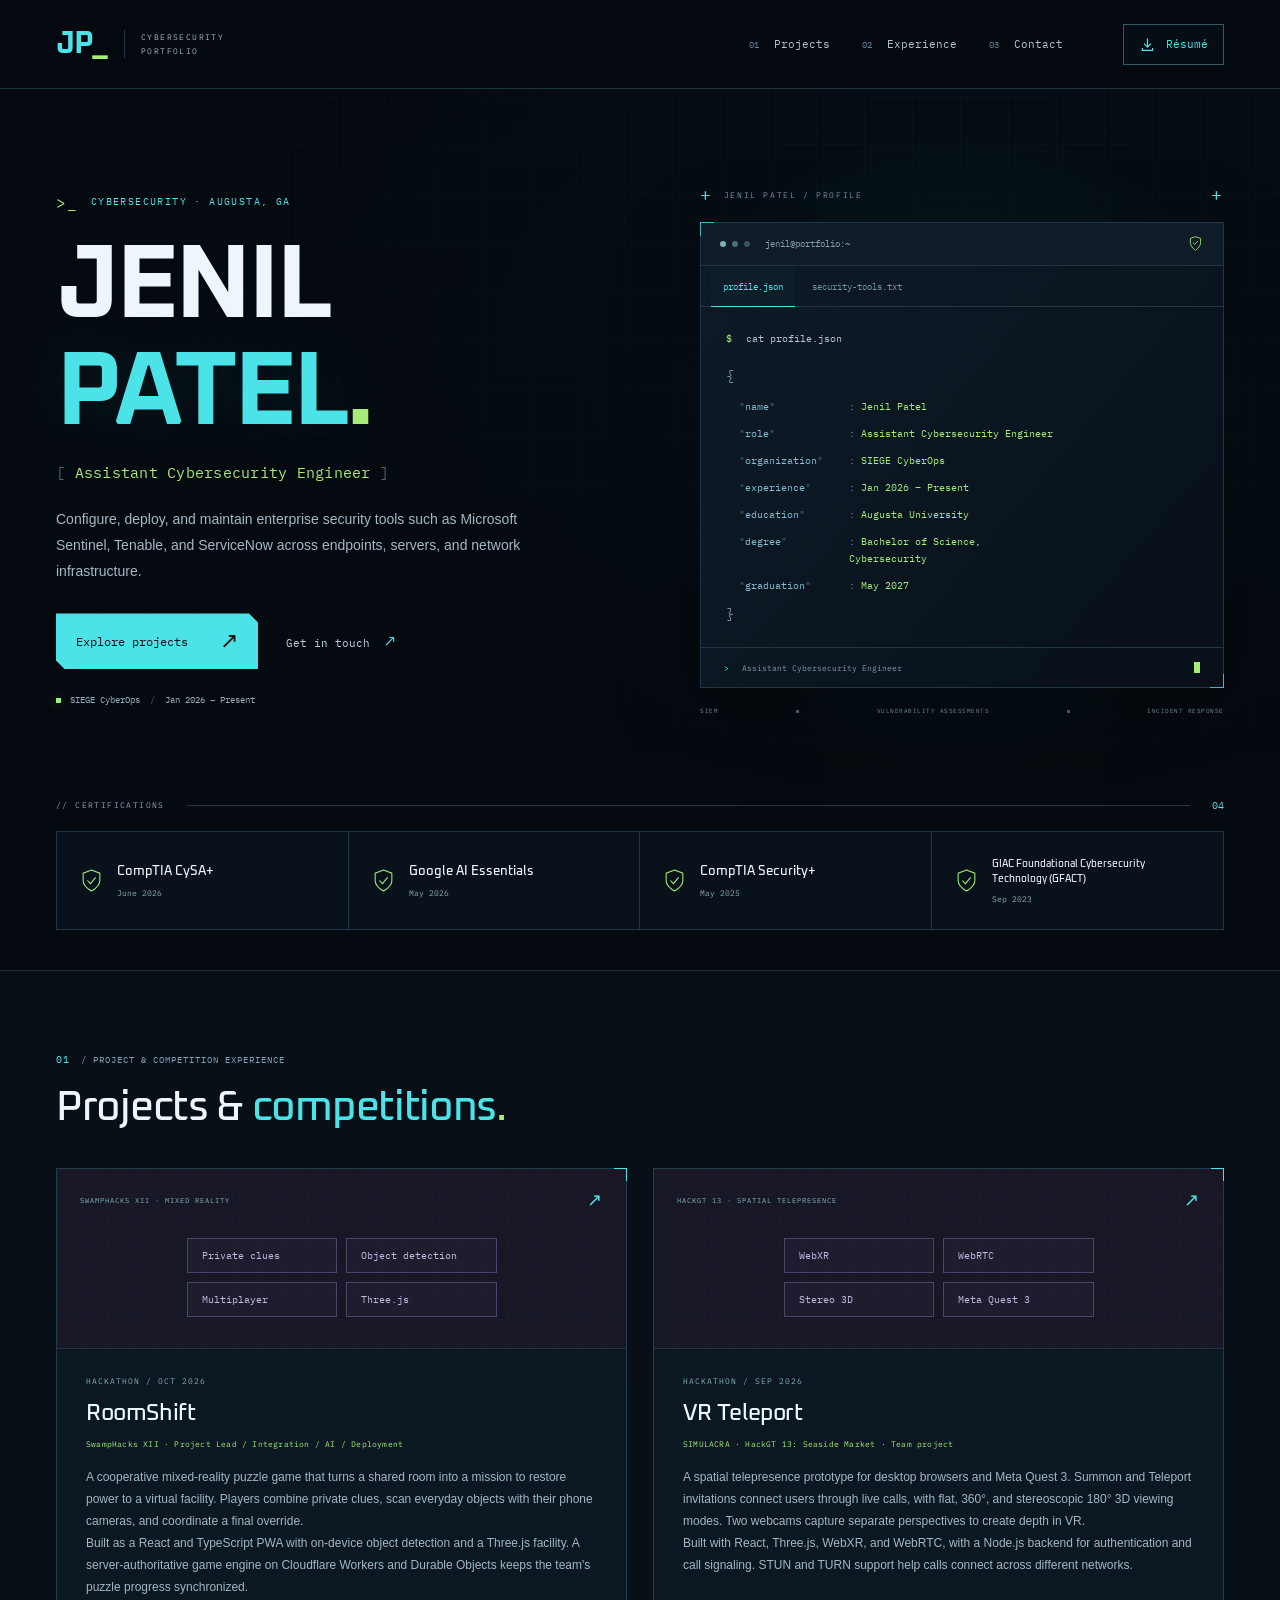
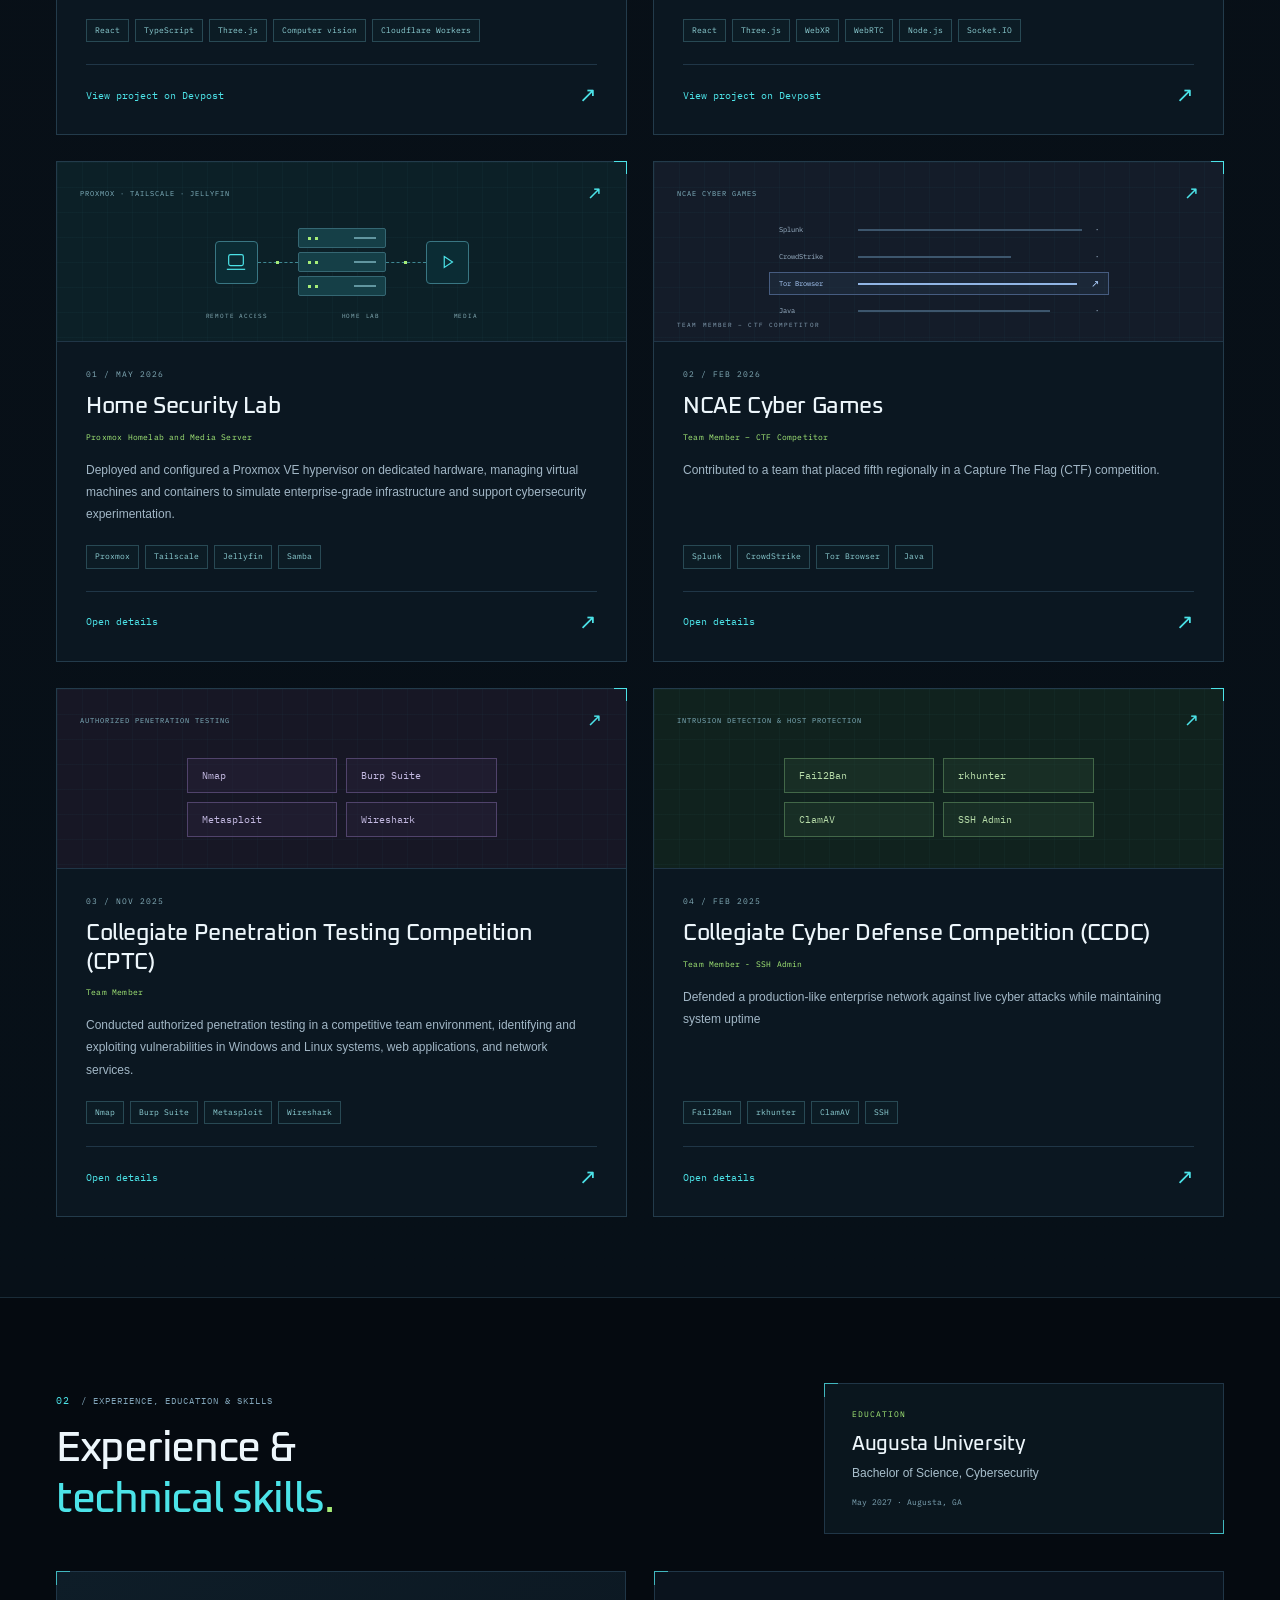
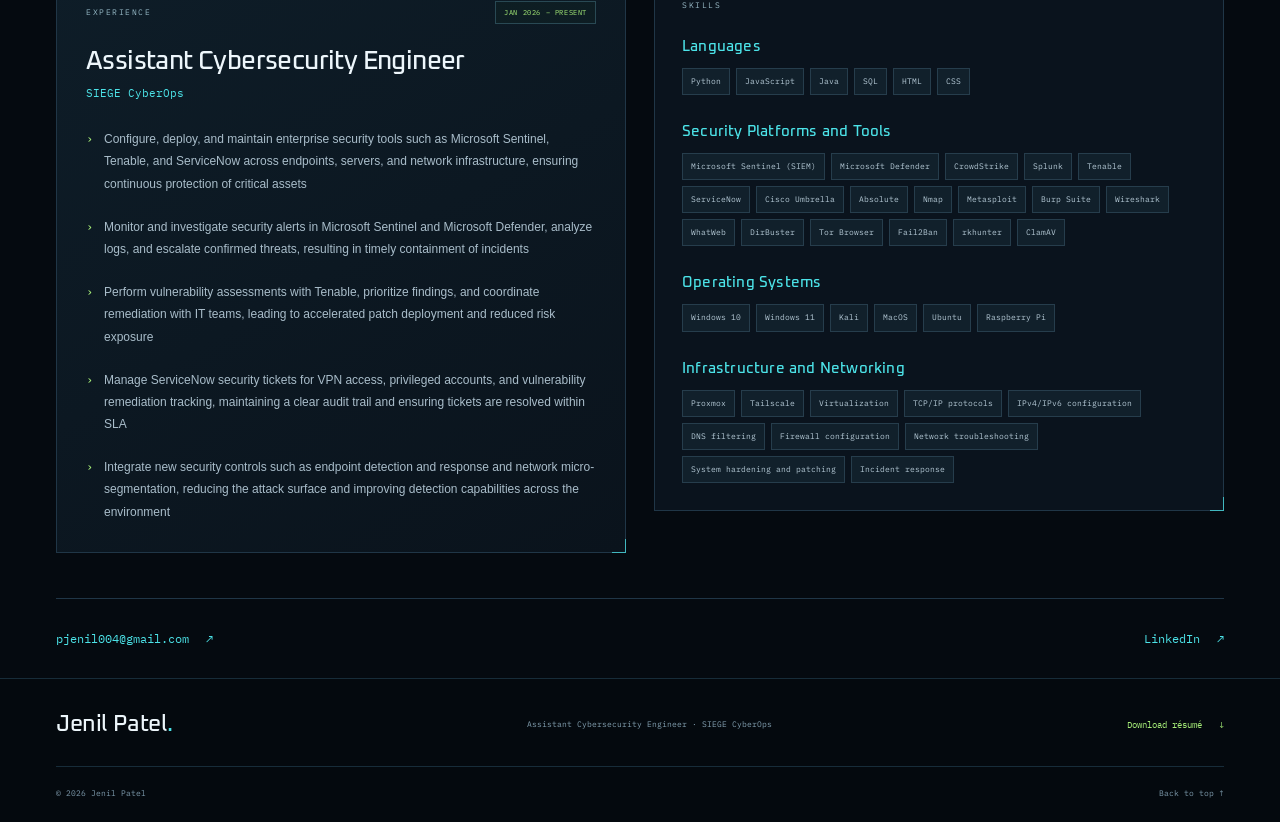
==== commit 42841526: "Move resume preview to dedicated /resume page" ====
--- a/index.html
+++ b/index.html
@@ -20,7 +20,7 @@
 <header class="header"><div class="shell nav-inner">
   <a class="identity" href="#home" aria-label="Jenil Patel, home"><span class="monogram">JP<span>_</span></span><span class="identity-label">CYBERSECURITY<br>PORTFOLIO</span></a>
   <nav aria-label="Main navigation"><a href="#work"><span>01</span> Projects</a><a href="#about"><span>02</span> Experience</a><a href="#contact"><span>03</span> Contact</a></nav>
-  <a class="brief-link" href="#resume"><svg viewBox="0 0 20 20" fill="none" aria-hidden="true"><path d="M10 3v10m-4-4 4 4 4-4M4 14v3h12v-3" stroke="currentColor" stroke-width="1.4"/></svg><span>Résumé</span></a>
+  <a class="brief-link" href="/resume"><svg viewBox="0 0 20 20" fill="none" aria-hidden="true"><path d="M10 3v10m-4-4 4 4 4-4M4 14v3h12v-3" stroke="currentColor" stroke-width="1.4"/></svg><span>Résumé</span></a>
 </div></header>
 <main id="main">
   <section id="home" class="hero" aria-labelledby="hero-title">
@@ -88,7 +88,7 @@
     </div>
     <div id="contact" class="contact-strip"><a href="mailto:pjenil004@gmail.com">pjenil004@gmail.com <span aria-hidden="true">↗</span></a><a href="https://www.linkedin.com/in/jeni1-patel/" target="_blank" rel="noopener noreferrer">LinkedIn <span aria-hidden="true">↗</span></a></div>
   </div></section>
-<section id="resume" class="resume-section" aria-labelledby="resume-title"><div class="shell"><div class="section-heading"><div><p class="eyebrow"><span class="section-index">03</span> / RÉSUMÉ</p><h2 id="resume-title">Read my <em>résumé</em><span class="heading-dot">.</span></h2></div><a class="primary-button" href="./Jenil-Patel-Resume.pdf" download>Download PDF <span aria-hidden="true">↓</span></a></div><div class="resume-paper"><h3>Jenil Patel</h3><p class="resume-contact"><a href="mailto:pjenil004@gmail.com">pjenil004@gmail.com</a> · <a href="https://www.linkedin.com/in/jeni1-patel/">LinkedIn</a></p><h4>EDUCATION</h4><div class="resume-entry"><h5>Augusta University</h5><span>May 2027</span></div><p>Bachelor of Science, Cybersecurity | Augusta, GA</p><h4>CERTIFICATIONS</h4><p>CompTIA CySA+: June 2026 | Google AI Essentials: May 2026 | CompTIA Security+: May 2025<br/>GIAC Foundational Cybersecurity Technology (GFACT): Sep 2023</p><h4>EXPERIENCE</h4><div class="resume-entry"><h5>SIEGE CyberOps</h5><span>Jan 2026 – Present</span></div><p>Assistant Cybersecurity Engineer</p><ul><li>Configure and maintain Microsoft Sentinel, Tenable, and ServiceNow across endpoints, servers, and networks; integrate endpoint detection and response and network micro-segmentation.</li><li>Investigate Sentinel and Defender alerts, analyze logs, and escalate confirmed threats to support incident containment.</li><li>Assess vulnerabilities with Tenable, prioritize findings, and coordinate remediation and patch deployment with IT teams.</li><li>Manage ServiceNow tickets for VPN access, privileged accounts, and vulnerabilities; maintain audit trails and meet SLAs.</li></ul><h4>PROJECT / COMPETITION EXPERIENCE</h4><div class="resume-entry"><h5>RoomShift – SwampHacks XII</h5><span>Oct 2026</span></div><p>Project Lead / Integration / AI / Deployment | <a href="https://devpost.com/software/roomshift-0bgn94">Devpost</a></p><ul><li>Led a team project building a cooperative mixed-reality puzzle game with private clues, phone-camera object scanning, and synchronized multiplayer puzzles.</li><li>Integrated a React/TypeScript PWA, on-device object detection, and a Three.js facility with a server-authoritative game engine on Cloudflare Workers and Durable Objects.</li></ul><div class="resume-entry"><h5>VR Teleport (SIMULACRA) – HackGT 13, Georgia Tech</h5><span>Sep 2026</span></div><p>Team Member | <a href="https://devpost.com/software/vr-teleport">Devpost</a></p><ul><li>Collaborated on desktop and Meta Quest 3 telepresence using React, Three.js, WebXR, and WebRTC, with flat, 360°, and stereoscopic 180° viewing and dual-webcam capture.</li><li>Contributed to testing, debugging, and integration of Node.js, Express, Socket.IO, JWT authentication, and STUN/TURN connectivity.</li></ul><div class="resume-entry"><h5>Home Security Lab – Proxmox Homelab and Media Server</h5><span>May 2026</span></div><ul><li>Deployed Proxmox VE virtual machines and containers for enterprise infrastructure simulation and cybersecurity testing.</li><li>Configured Tailscale for secure remote management and Jellyfin media access, with local Samba file sharing.</li></ul><div class="resume-entry"><h5>NCAE Cyber Games</h5><span>Feb 2026</span></div><ul><li>Contributed to a fifth-place regional CTF team; solved cryptography, web exploitation, and Tor onion-service challenges.</li><li>Exploited HTTP vulnerabilities, reverse engineered corrupted Java files, and analyzed Splunk and CrowdStrike logs for indicators of compromise and incident response.</li></ul><div class="resume-entry"><h5>Collegiate Penetration Testing Competition (CPTC)</h5><span>Nov 2025</span></div><ul><li>Performed authorized Windows, Linux, web, and network penetration testing with Nmap, Burp Suite, Metasploit, and Wireshark; documented attack paths, exploit impact, risk severity, and remediation.</li></ul><div class="resume-entry"><h5>Collegiate Cyber Defense Competition (CCDC)</h5><span>Feb 2025</span></div><ul><li>As SSH Admin, defended enterprise systems against live attacks while maintaining uptime; deployed Fail2Ban, rkhunter, and ClamAV, hardened and patched systems, and documented incidents.</li></ul><h4>SKILLS</h4><p><b>Languages:</b> Python, JavaScript, Java, SQL, HTML, CSS<br/><b>Security:</b> Microsoft Sentinel (SIEM), Defender, CrowdStrike, Splunk, Tenable, ServiceNow, Cisco Umbrella, Absolute, Nmap, Metasploit, Burp Suite, Wireshark, WhatWeb, DirBuster, Tor Browser, Fail2Ban, rkhunter, ClamAV<br/><b>Operating Systems:</b> Windows 10/11, Kali, MacOS, Ubuntu, Raspberry Pi<br/><b>Infrastructure:</b> Proxmox, Tailscale, virtualization, TCP/IP, IPv4/IPv6, DNS filtering, firewall configuration, network troubleshooting, system hardening and patching, incident response</p></div></div></section>
+
 </main>
 <footer><div class="shell footer-inner"><a href="#home" class="footer-name">Jenil Patel<span>.</span></a><p>Assistant Cybersecurity Engineer · SIEGE CyberOps</p><a href="./Jenil-Patel-Resume.pdf" download>Download résumé <span aria-hidden="true">↓</span></a></div><div class="shell footer-bottom"><span>© 2026 Jenil Patel</span><a href="#home">Back to top ↑</a></div></footer>
 <dialog id="project-dialog" aria-labelledby="dialog-title"><button class="dialog-close" aria-label="Close project details">✕</button><div class="dialog-content"><p id="dialog-category" class="eyebrow"></p><h2 id="dialog-title"></h2><p id="dialog-intro" class="dialog-intro"></p><ul id="dialog-details"></ul><div id="dialog-tags" class="tags"></div><a class="dialog-footnote" href="./Jenil-Patel-Resume.pdf" download>Download résumé ↓</a></div></dialog>
--- a/styles.css
+++ b/styles.css
@@ -33,3 +33,6 @@
 .resume-entry>span{white-space:nowrap;font-size:13px;color:#475569}
 .resume-paper p{margin:5px 0}.resume-paper ul{padding-left:21px;margin:7px 0 16px}.resume-paper li{margin:5px 0}
 @media(max-width:600px){.resume-section{padding:48px 0}.resume-paper{padding:26px 20px;font-size:14px}.resume-entry{display:block}.resume-entry>span{display:block;margin-top:3px}.resume-paper h3{font-size:27px}.resume-contact{overflow-wrap:anywhere}}
+
+.resume-page .section-heading h1{font-family:var(--display);font-size:clamp(31px,4vw,48px);line-height:1.1;margin:0;letter-spacing:-1px}
+.resume-page .section-heading h1 em{font-style:normal;color:var(--cyan)}
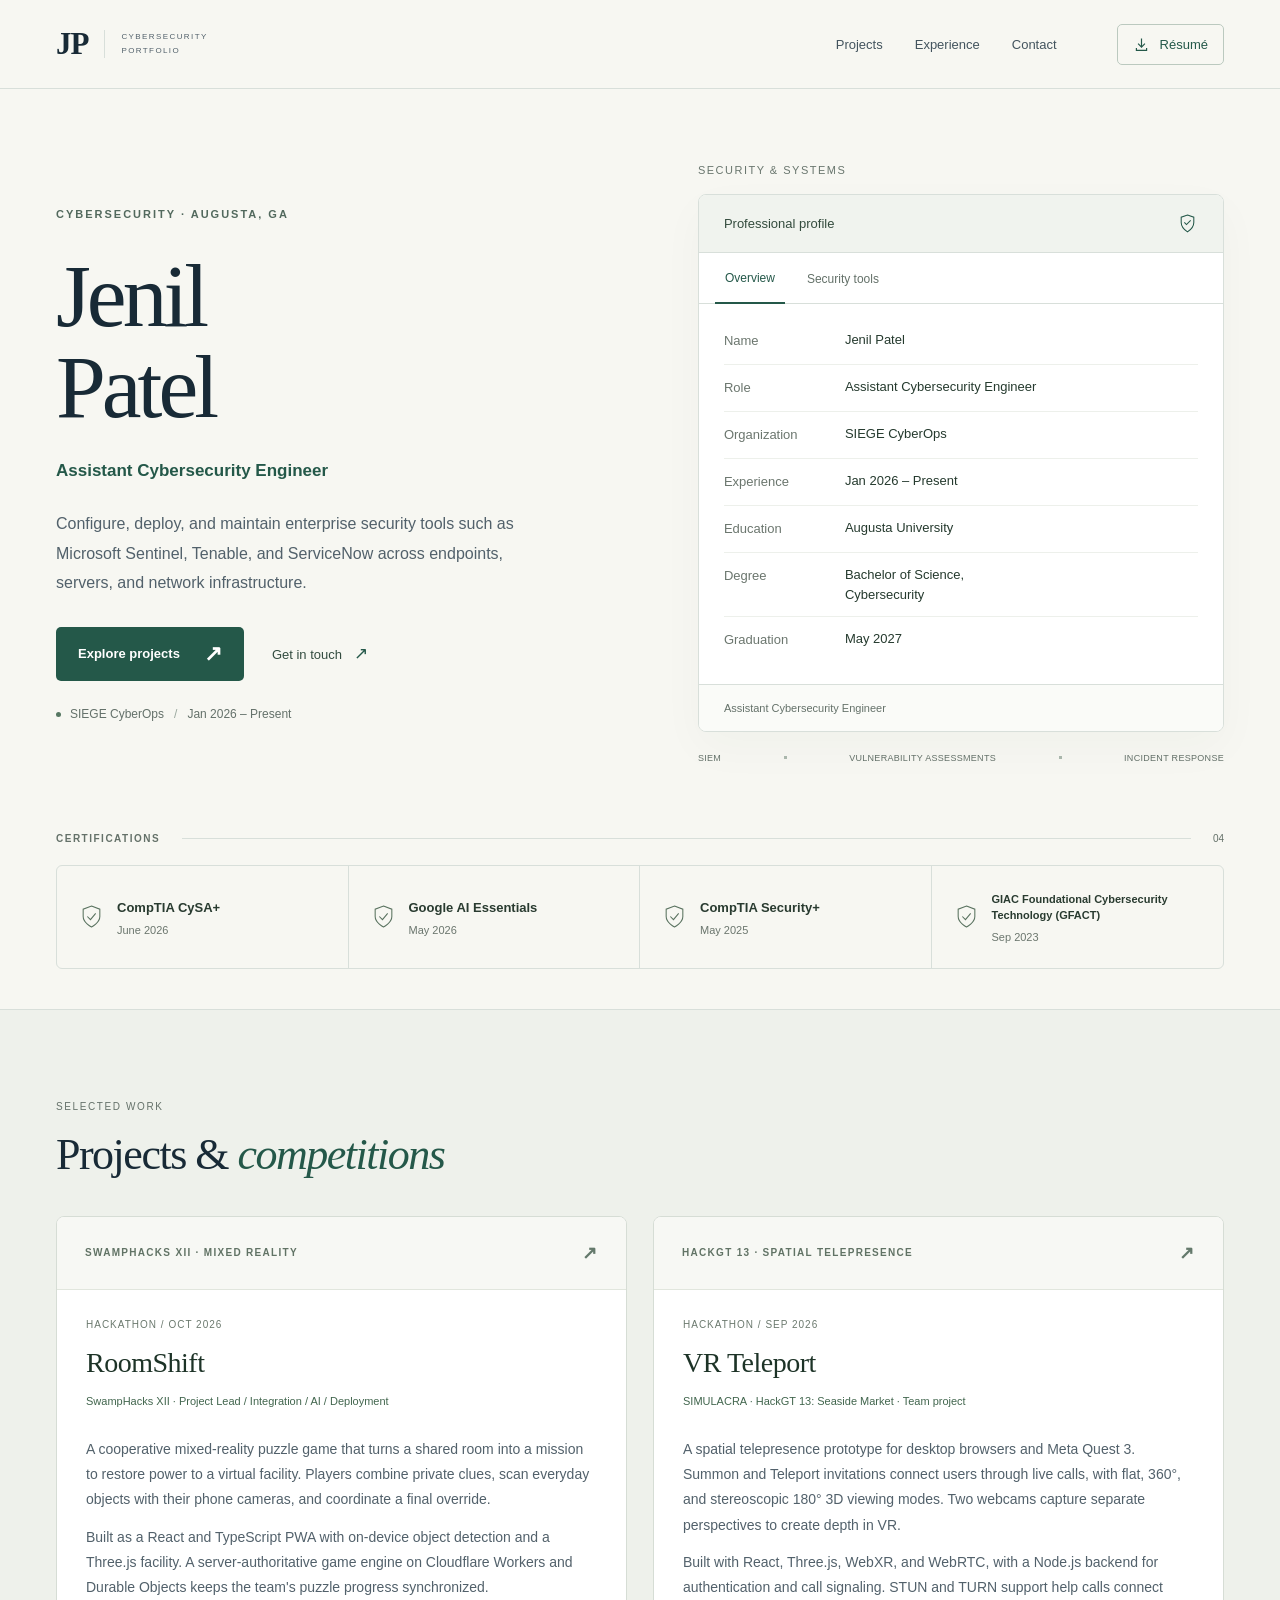
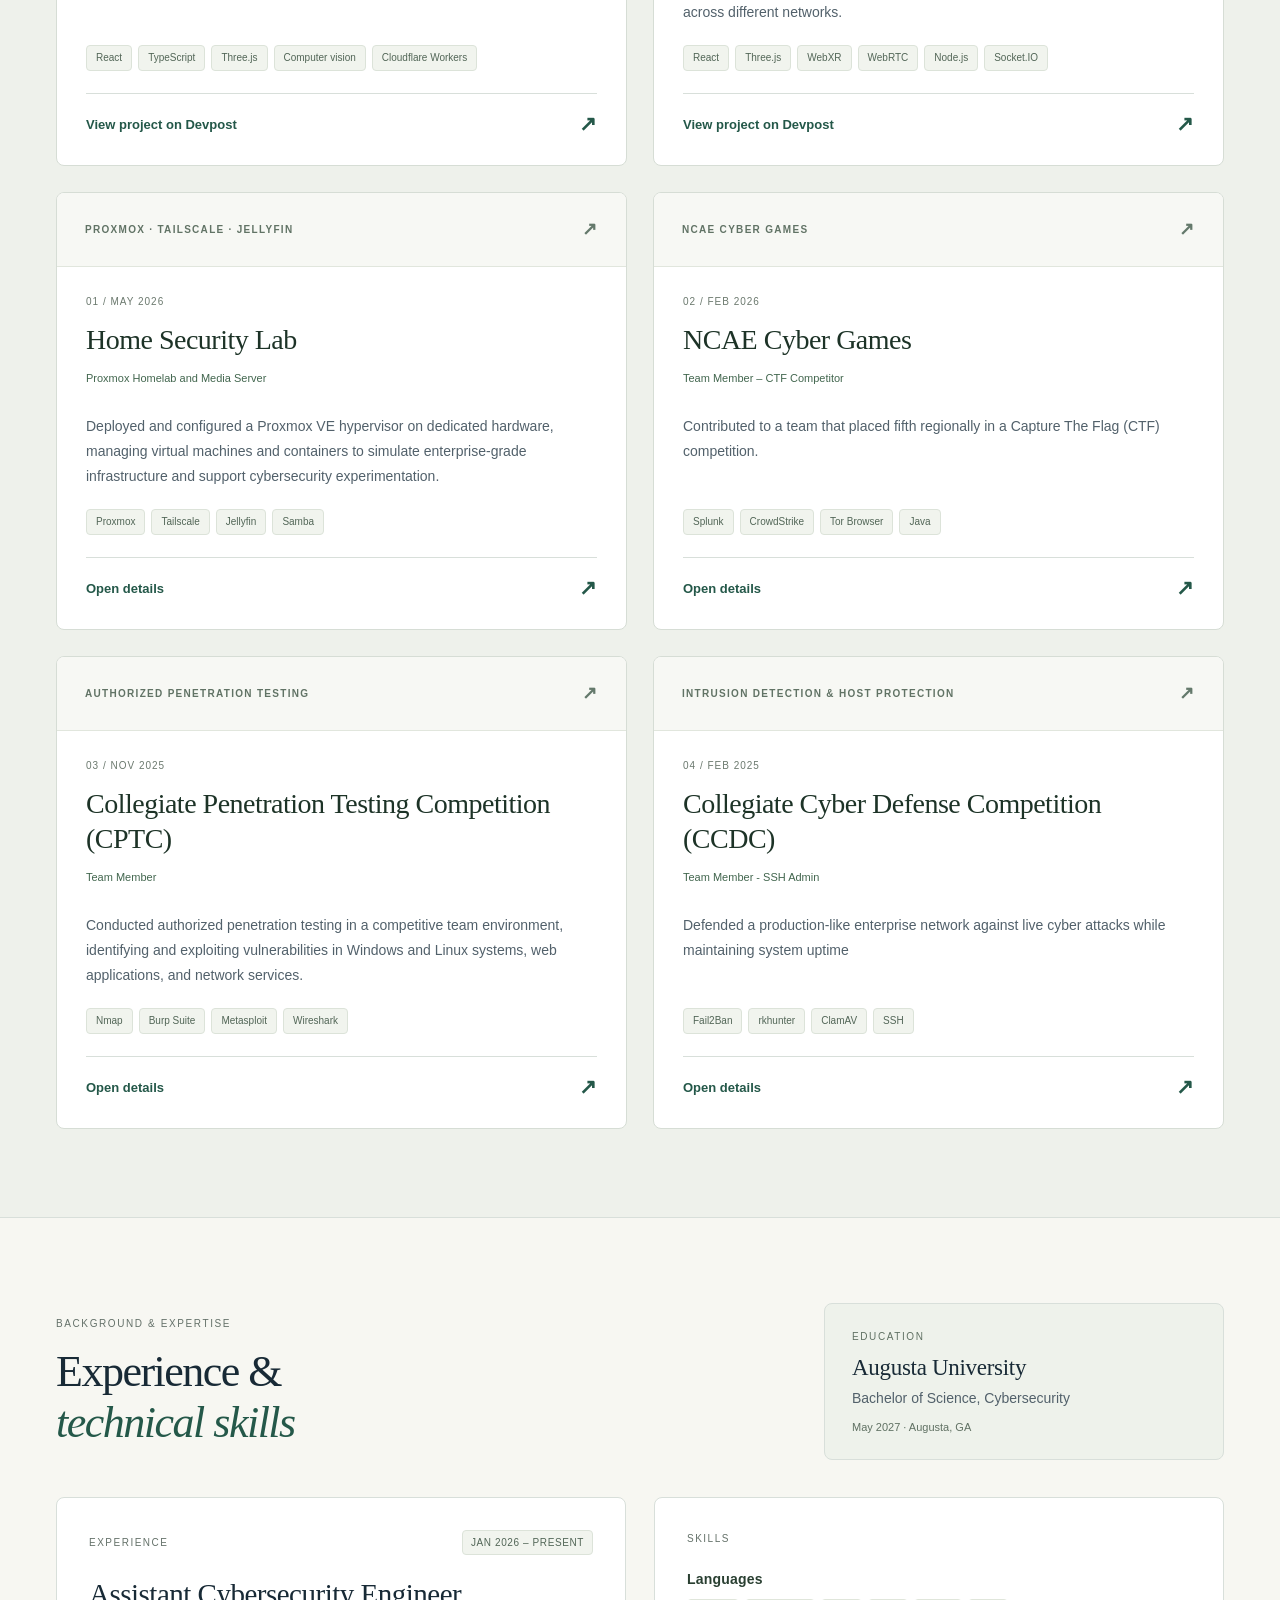
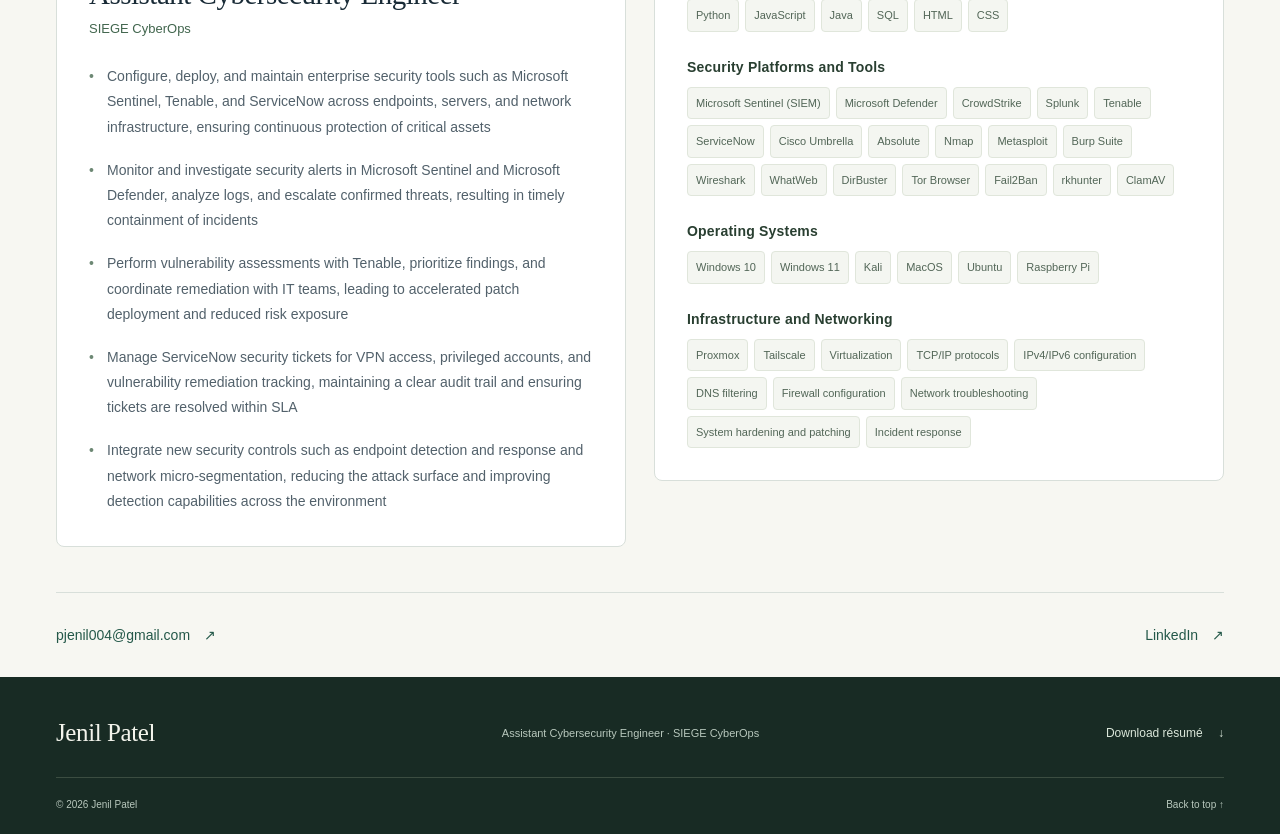
==== commit 08b57a91: "Refine portfolio with elegant cybersecurity visual theme" ====
--- a/index.html
+++ b/index.html
@@ -3,14 +3,13 @@
 <head>
   <meta charset="UTF-8">
   <meta name="viewport" content="width=device-width, initial-scale=1">
-  <meta name="theme-color" content="#050a10">
+  <meta name="theme-color" content="#f7f7f2">
   <meta name="description" content="Jenil Patel — Assistant Cybersecurity Engineer at SIEGE CyberOps. Education, certifications, project and competition experience, and technical skills.">
   <meta property="og:title" content="Jenil Patel | Assistant Cybersecurity Engineer">
   <meta property="og:description" content="Assistant Cybersecurity Engineer at SIEGE CyberOps. Proxmox homelab, NCAE Cyber Games, CPTC, and CCDC experience.">
   <meta property="og:type" content="website">
   <title>Jenil Patel — Assistant Cybersecurity Engineer </title>
   <link rel="icon" href="./favicon.svg" type="image/svg+xml">
-  <link rel="preload" href="./fonts/oxanium-bold.ttf" as="font" type="font/ttf" crossorigin>
   <link rel="stylesheet" href="./styles.css">
   <script src="./app.js" defer></script>
 </head>
@@ -27,17 +26,17 @@
     <div class="shell hero-grid">
       <div class="hero-copy">
         <p class="eyebrow"><span class="prompt-mark">&gt;_</span> CYBERSECURITY · AUGUSTA, GA</p>
-        <h1 id="hero-title">JENIL<br><span>PATEL<span class="name-period">.</span></span></h1>
+        <h1 id="hero-title">Jenil<br><span>Patel<span class="name-period">.</span></span></h1>
         <p class="hero-role"><span aria-hidden="true">[</span> Assistant Cybersecurity Engineer <span aria-hidden="true">]</span></p>
         <p class="hero-description">Configure, deploy, and maintain enterprise security tools such as Microsoft Sentinel, Tenable, and ServiceNow across endpoints, servers, and network infrastructure.</p>
         <div class="hero-actions"><a class="primary-button" href="#work">Explore projects <span aria-hidden="true">↗</span></a><a class="secondary-link" href="mailto:pjenil004@gmail.com">Get in touch <span aria-hidden="true">↗</span></a></div>
         <div class="hero-note"><span class="status-dot"></span> SIEGE CyberOps <span class="note-divider">/</span> Jan 2026 – Present</div>
       </div>
       <div class="terminal-wrap">
-        <div class="terminal-label"><span class="mini-cross" aria-hidden="true">+</span><span>JENIL PATEL / PROFILE</span><span class="terminal-mark" aria-hidden="true">+</span></div>
+        <div class="terminal-label"><span class="mini-cross" aria-hidden="true">+</span><span>SECURITY &amp; SYSTEMS</span><span class="terminal-mark" aria-hidden="true">+</span></div>
         <div class="terminal tech-panel">
-          <div class="terminal-chrome"><div class="window-dots" aria-hidden="true"><i></i><i></i><i></i></div><span>jenil@portfolio:~</span><svg viewBox="0 0 20 20" fill="none" aria-hidden="true"><path d="m10 2 6 2v5c0 5-6 9-6 9S4 14 4 9V4l6-2Z" stroke="currentColor"/><path d="m7 9 2 2 4-4" stroke="currentColor"/></svg></div>
-          <div class="terminal-tabs" role="tablist" aria-label="Profile terminal"><button id="profile-tab" type="button" role="tab" aria-selected="true" aria-controls="profile-panel" data-terminal="profile">profile.json</button><button id="stack-tab" type="button" role="tab" aria-selected="false" aria-controls="stack-panel" tabindex="-1" data-terminal="stack">security-tools.txt</button></div>
+          <div class="terminal-chrome"><div class="window-dots" aria-hidden="true"><i></i><i></i><i></i></div><span>Professional profile</span><svg viewBox="0 0 20 20" fill="none" aria-hidden="true"><path d="m10 2 6 2v5c0 5-6 9-6 9S4 14 4 9V4l6-2Z" stroke="currentColor"/><path d="m7 9 2 2 4-4" stroke="currentColor"/></svg></div>
+          <div class="terminal-tabs" role="tablist" aria-label="Profile terminal"><button id="profile-tab" type="button" role="tab" aria-selected="true" aria-controls="profile-panel" data-terminal="profile">Overview</button><button id="stack-tab" type="button" role="tab" aria-selected="false" aria-controls="stack-panel" tabindex="-1" data-terminal="stack">Security tools</button></div>
           <div id="profile-panel" class="terminal-content" role="tabpanel" aria-labelledby="profile-tab" tabindex="0">
             <div class="terminal-command"><span>$</span> cat profile.json</div>
             <div class="json-brace" aria-hidden="true">{</div>
@@ -53,11 +52,11 @@
         <div class="terminal-caption"><span>SIEM</span><i aria-hidden="true"></i><span>VULNERABILITY ASSESSMENTS</span><i aria-hidden="true"></i><span>INCIDENT RESPONSE</span></div>
       </div>
     </div>
-    <div class="shell cert-heading"><span class="eyebrow">// CERTIFICATIONS</span><span class="cert-rule" aria-hidden="true"></span><span class="cert-count">04</span></div>
+    <div class="shell cert-heading"><span class="eyebrow">CERTIFICATIONS</span><span class="cert-rule" aria-hidden="true"></span><span class="cert-count">04</span></div>
     <div class="shell credentials" aria-label="Certifications"><div class="credential"><svg viewBox="0 0 24 24" fill="none" aria-hidden="true"><path d="m12 2 8 3v7c0 6-8 10-8 10S4 18 4 12V5l8-3Z" stroke="currentColor"/><path d="m8 12 3 3 5-6" stroke="currentColor"/></svg><div><strong>CompTIA CySA+</strong><span>June 2026</span></div></div><div class="credential"><svg viewBox="0 0 24 24" fill="none" aria-hidden="true"><path d="m12 2 8 3v7c0 6-8 10-8 10S4 18 4 12V5l8-3Z" stroke="currentColor"/><path d="m8 12 3 3 5-6" stroke="currentColor"/></svg><div><strong>Google AI Essentials</strong><span>May 2026</span></div></div><div class="credential"><svg viewBox="0 0 24 24" fill="none" aria-hidden="true"><path d="m12 2 8 3v7c0 6-8 10-8 10S4 18 4 12V5l8-3Z" stroke="currentColor"/><path d="m8 12 3 3 5-6" stroke="currentColor"/></svg><div><strong>CompTIA Security+</strong><span>May 2025</span></div></div><div class="credential"><svg viewBox="0 0 24 24" fill="none" aria-hidden="true"><path d="m12 2 8 3v7c0 6-8 10-8 10S4 18 4 12V5l8-3Z" stroke="currentColor"/><path d="m8 12 3 3 5-6" stroke="currentColor"/></svg><div><strong>GIAC Foundational Cybersecurity Technology (GFACT)</strong><span>Sep 2023</span></div></div></div>
   </section>
   <section id="work" class="work-section" aria-labelledby="work-title"><div class="shell">
-    <div class="section-heading"><div><p class="eyebrow"><span class="section-index">01</span> / PROJECT &amp; COMPETITION EXPERIENCE</p><h2 id="work-title">Projects &amp; <em>competitions</em><span class="heading-dot">.</span></h2></div></div>
+    <div class="section-heading"><div><p class="eyebrow"><span class="section-index">01</span>SELECTED WORK</p><h2 id="work-title">Projects &amp; <em>competitions</em><span class="heading-dot">.</span></h2></div></div>
     <div class="project-grid"><article class="project">
 <div class="project-visual tools-visual" aria-hidden="true"><div class="visual-top"><span>SWAMPHACKS XII · MIXED REALITY</span><span>↗</span></div><div class="visual-tool-grid"><span>Private clues</span><span>Object detection</span><span>Multiplayer</span><span>Three.js</span></div></div>
 <div class="project-body"><div class="project-category">HACKATHON / OCT 2026</div><h3>RoomShift</h3><p class="project-role">SwampHacks XII · Project Lead / Integration / AI / Deployment</p>
@@ -81,7 +80,7 @@
     </article><article class="project"><div class="project-visual infra-visual" aria-hidden="true"><div class="visual-top"><span>PROXMOX · TAILSCALE · JELLYFIN</span><span>↗</span></div><div class="infra-diagram"><div class="network-node remote"><svg viewBox="0 0 24 24"><rect x="4" y="4" width="16" height="12" rx="2"/><path d="M2 20h20"/></svg></div><div class="network-connector"><span></span></div><div class="server-stack"><div><i></i><i></i><span></span></div><div><i></i><i></i><span></span></div><div><i></i><i></i><span></span></div></div><div class="network-connector"><span></span></div><div class="network-node"><svg viewBox="0 0 24 24"><path d="m9 6 9 6-9 6V6Z"/></svg></div></div><div class="infra-labels"><span>REMOTE ACCESS</span><span>HOME LAB</span><span>MEDIA</span></div></div><div class="project-body"><div class="project-category">01 / MAY 2026</div><h3>Home Security Lab</h3><p class="project-role">Proxmox Homelab and Media Server</p><p>Deployed and configured a Proxmox VE hypervisor on dedicated hardware, managing virtual machines and containers to simulate enterprise-grade infrastructure and support cybersecurity experimentation.</p><div class="tags"><span>Proxmox</span><span>Tailscale</span><span>Jellyfin</span><span>Samba</span></div><button class="project-link" data-project="homelab">Open details <span aria-hidden="true">↗</span></button></div></article><article class="project"><div class="project-visual analysis-visual" aria-hidden="true"><div class="visual-top"><span>NCAE CYBER GAMES</span><span>↗</span></div><div class="log-visual"><div class="log-row"><span>Splunk</span><i style="--w:75%"></i><b>·</b></div><div class="log-row"><span>CrowdStrike</span><i style="--w:48%"></i><b>·</b></div><div class="log-row log-highlight"><span>Tor Browser</span><i style="--w:86%"></i><b>↗</b></div><div class="log-row"><span>Java</span><i style="--w:60%"></i><b>·</b></div></div><div class="visual-caption">TEAM MEMBER – CTF COMPETITOR</div></div><div class="project-body"><div class="project-category">02 / FEB 2026</div><h3>NCAE Cyber Games</h3><p class="project-role">Team Member – CTF Competitor</p><p>Contributed to a team that placed fifth regionally in a Capture The Flag (CTF) competition.</p><div class="tags"><span>Splunk</span><span>CrowdStrike</span><span>Tor Browser</span><span>Java</span></div><button class="project-link" data-project="ncae">Open details <span aria-hidden="true">↗</span></button></div></article><article class="project"><div class="project-visual tools-visual " aria-hidden="true"><div class="visual-top"><span>AUTHORIZED PENETRATION TESTING</span><span>↗</span></div><div class="visual-tool-grid"><span>Nmap</span><span>Burp Suite</span><span>Metasploit</span><span>Wireshark</span></div></div><div class="project-body"><div class="project-category">03 / NOV 2025</div><h3>Collegiate Penetration Testing Competition (CPTC)</h3><p class="project-role">Team Member</p><p>Conducted authorized penetration testing in a competitive team environment, identifying and exploiting vulnerabilities in Windows and Linux systems, web applications, and network services.</p><div class="tags"><span>Nmap</span><span>Burp Suite</span><span>Metasploit</span><span>Wireshark</span></div><button class="project-link" data-project="cptc">Open details <span aria-hidden="true">↗</span></button></div></article><article class="project"><div class="project-visual tools-visual defense-visual" aria-hidden="true"><div class="visual-top"><span>INTRUSION DETECTION &amp; HOST PROTECTION</span><span>↗</span></div><div class="visual-tool-grid"><span>Fail2Ban</span><span>rkhunter</span><span>ClamAV</span><span>SSH Admin</span></div></div><div class="project-body"><div class="project-category">04 / FEB 2025</div><h3>Collegiate Cyber Defense Competition (CCDC)</h3><p class="project-role">Team Member - SSH Admin</p><p>Defended a production-like enterprise network against live cyber attacks while maintaining system uptime</p><div class="tags"><span>Fail2Ban</span><span>rkhunter</span><span>ClamAV</span><span>SSH</span></div><button class="project-link" data-project="ccdc">Open details <span aria-hidden="true">↗</span></button></div></article></div>
   </div></section>
   <section id="about" class="about-section" aria-labelledby="about-title"><div class="shell">
-    <div class="section-heading"><div><p class="eyebrow"><span class="section-index">02</span> / EXPERIENCE, EDUCATION &amp; SKILLS</p><h2 id="about-title">Experience &amp;<br><em>technical skills</em><span class="heading-dot">.</span></h2></div><div class="education tech-panel"><p class="eyebrow">EDUCATION</p><h3>Augusta University</h3><p>Bachelor of Science, Cybersecurity</p><span>May 2027 · Augusta, GA</span></div></div>
+    <div class="section-heading"><div><p class="eyebrow"><span class="section-index">02</span>BACKGROUND &amp; EXPERTISE</p><h2 id="about-title">Experience &amp;<br><em>technical skills</em><span class="heading-dot">.</span></h2></div><div class="education tech-panel"><p class="eyebrow">EDUCATION</p><h3>Augusta University</h3><p>Bachelor of Science, Cybersecurity</p><span>May 2027 · Augusta, GA</span></div></div>
     <div class="experience-grid">
       <div class="soc-experience tech-panel"><div class="experience-heading"><span class="eyebrow">EXPERIENCE</span><span class="date-tag">JAN 2026 – PRESENT</span></div><h3>Assistant Cybersecurity Engineer</h3><p class="organization">SIEGE CyberOps</p><ul class="experience-bullets"><li>Configure, deploy, and maintain enterprise security tools such as Microsoft Sentinel, Tenable, and ServiceNow across endpoints, servers, and network infrastructure, ensuring continuous protection of critical assets</li><li>Monitor and investigate security alerts in Microsoft Sentinel and Microsoft Defender, analyze logs, and escalate confirmed threats, resulting in timely containment of incidents</li><li>Perform vulnerability assessments with Tenable, prioritize findings, and coordinate remediation with IT teams, leading to accelerated patch deployment and reduced risk exposure</li><li>Manage ServiceNow security tickets for VPN access, privileged accounts, and vulnerability remediation tracking, maintaining a clear audit trail and ensuring tickets are resolved within SLA</li><li>Integrate new security controls such as endpoint detection and response and network micro-segmentation, reducing the attack surface and improving detection capabilities across the environment</li></ul></div>
       <div class="skills tech-panel"><p class="eyebrow">SKILLS</p><div class="skill-group"><h3>Languages</h3><div class="tool-grid"><span>Python</span><span>JavaScript</span><span>Java</span><span>SQL</span><span>HTML</span><span>CSS</span></div></div><div class="skill-group"><h3>Security Platforms and Tools</h3><div class="tool-grid"><span>Microsoft Sentinel (SIEM)</span><span>Microsoft Defender</span><span>CrowdStrike</span><span>Splunk</span><span>Tenable</span><span>ServiceNow</span><span>Cisco Umbrella</span><span>Absolute</span><span>Nmap</span><span>Metasploit</span><span>Burp Suite</span><span>Wireshark</span><span>WhatWeb</span><span>DirBuster</span><span>Tor Browser</span><span>Fail2Ban</span><span>rkhunter</span><span>ClamAV</span></div></div><div class="skill-group"><h3>Operating Systems</h3><div class="tool-grid"><span>Windows 10</span><span>Windows 11</span><span>Kali</span><span>MacOS</span><span>Ubuntu</span><span>Raspberry Pi</span></div></div><div class="skill-group"><h3>Infrastructure and Networking</h3><div class="tool-grid"><span>Proxmox</span><span>Tailscale</span><span>Virtualization</span><span>TCP/IP protocols</span><span>IPv4/IPv6 configuration</span><span>DNS filtering</span><span>Firewall configuration</span><span>Network troubleshooting</span><span>System hardening and patching</span><span>Incident response</span></div></div></div>
--- a/styles.css
+++ b/styles.css
@@ -1,6 +1,3 @@
-@font-face{font-family:Oxanium;src:url('./fonts/oxanium-bold.ttf') format('truetype');font-style:normal;font-weight:700;font-display:swap}
-@font-face{font-family:Oxanium;src:url('./fonts/oxanium-medium.ttf') format('truetype');font-style:normal;font-weight:500;font-display:swap}
-@font-face{font-family:'Plex Mono';src:url('./fonts/plex-mono-regular.ttf') format('truetype');font-style:normal;font-weight:400;font-display:swap}
 :root{--bg:#050a10;--panel:#0a131d;--panel2:#0e1b27;--cyan:#4ce3e8;--green:#a6ed78;--white:#edf6fb;--muted:#9eb1c1;--line:#203647;--mono:'Plex Mono',Consolas,monospace;--display:Oxanium,Arial,sans-serif;--body:Arial,Helvetica,sans-serif}
 *{box-sizing:border-box}html{scroll-behavior:smooth;scroll-padding-top:105px}body{margin:0;background:var(--bg);color:var(--white);font-family:var(--body);-webkit-font-smoothing:antialiased}body.modal-open{overflow:hidden}a{color:inherit;text-decoration:none}button{font:inherit;cursor:pointer}a,button{-webkit-tap-highlight-color:transparent}a:focus-visible,button:focus-visible,[tabindex]:focus-visible{outline:2px solid var(--green);outline-offset:5px}::selection{background:var(--cyan);color:var(--bg)}[hidden]{display:none!important}.shell{width:min(1240px,calc(100% - 112px));margin:0 auto}.skip{position:fixed;z-index:100;top:-100px;left:15px;background:var(--cyan);color:var(--bg);padding:14px;font-family:var(--mono);font-size:12px}.skip:focus{top:15px}
 .ambient-grid{position:absolute;z-index:-1;top:0;left:0;width:100%;height:1000px;pointer-events:none;background-image:linear-gradient(#55dfea06 1px,transparent 1px),linear-gradient(90deg,#55dfea06 1px,transparent 1px),radial-gradient(ellipse at 75% 35%,#13677315,transparent 55%);background-size:48px 48px,48px 48px,auto;mask-image:linear-gradient(#000,transparent)}
@@ -36,3 +33,20 @@
 
 .resume-page .section-heading h1{font-family:var(--display);font-size:clamp(31px,4vw,48px);line-height:1.1;margin:0;letter-spacing:-1px}
 .resume-page .section-heading h1 em{font-style:normal;color:var(--cyan)}
+
+/* Elegant cybersecurity theme */
+:root{--bg:#f7f7f2;--panel:#fff;--panel2:#eef2ee;--cyan:#245849;--green:#245849;--white:#182a36;--muted:#52616b;--line:#d8dfda;--mono:Arial,Helvetica,sans-serif;--display:Georgia,'Times New Roman',serif;--body:Arial,Helvetica,sans-serif}
+.ambient-grid,.prompt-mark,.name-period,.heading-dot,.json-brace,.terminal-command,.terminal-cursor,.window-dots,.mini-cross,.terminal-mark{display:none}
+.header{background:#f7f7f2f5;border-color:var(--line)}.monogram{color:#182a36}.monogram>span{display:none}.identity-label{color:#52616b}nav a{color:#43545e;font-size:13px}nav a>span{display:none}.brief-link{color:#245849;border-color:#bbc9bf;background:transparent;border-radius:5px;font-size:13px}.brief-link:hover{background:#e8eee8;border-color:#245849}
+.hero-grid{min-height:640px;padding-top:75px;padding-bottom:65px;gap:70px}.hero .eyebrow{color:#52695d;font-size:11px;letter-spacing:2px;font-weight:600}.hero h1{font-size:clamp(70px,7vw,100px);font-weight:400;line-height:1.02;letter-spacing:-4px;margin:26px 0}.hero h1>span{color:#182a36;text-shadow:none}.hero-role{font-size:17px;font-weight:600;letter-spacing:0;color:#245849;line-height:1.5}.hero-role>span{display:none}.hero-description{font-size:16px;line-height:1.85;color:#52616b}.primary-button{clip-path:none;border-radius:5px;background:#245849;color:#fff;font-size:13px;font-weight:600;padding:16px 22px;gap:24px}.primary-button:hover{background:#183e34;transform:none}.secondary-link{font-size:13px;color:#334c40}.hero-note{font-size:12px;color:#64716a}.status-dot{border-radius:50%;background:#567762;box-shadow:none}.note-divider{color:#9aa89e}
+.terminal-wrap::before,.tech-panel::before,.project::after{display:none}.terminal-label{color:#69766e;font-size:11px;letter-spacing:1.5px}.tech-panel{border-color:var(--line);border-radius:8px;background:#fff}.terminal{background:#fff;box-shadow:0 16px 45px #233c2c08;overflow:hidden}.terminal-chrome{height:58px;background:#f0f3ee;color:#334b3d;font-size:13px;padding:0 25px}.terminal-chrome>svg{width:21px;height:21px}.terminal-tabs{padding:0 16px;gap:12px}.terminal-tabs button{font-size:12px;padding:17px 10px;color:#647169}.terminal-tabs button:hover{color:#182a36}.terminal-tabs button[aria-selected=true]{color:#245849;background:transparent;border-bottom:2px solid #245849}.terminal-content{padding:14px 25px 20px;min-height:300px}.profile-data{margin:0;gap:0;font-size:13px}.profile-data>div{grid-template-columns:105px 1fr;gap:16px;padding:12px 0;border-bottom:1px solid #edf0eb}.profile-data>div:last-child{border-bottom:0}.profile-data dt{color:#6b766e;text-transform:capitalize}.profile-data dt::before,.profile-data dt::after,.profile-data dd::before{content:none}.profile-data dd{color:#253a2e;line-height:1.5}.terminal-footer{padding:17px 25px;color:#647169;font-size:11px;background:#fafbf8}.terminal-footer>span>span{display:none}.terminal-caption{font-size:9px;letter-spacing:.3px;color:#647169;line-height:1.6}.terminal-caption i{background:#acb9ae}.terminal-stack{padding:10px 0;gap:14px}.terminal-stack li{color:#334c3c;font-size:13px}
+.cert-heading .eyebrow{color:#647169;font-size:10px;letter-spacing:1.5px}.cert-count{color:#647169}.credentials{background:transparent;border-radius:6px}.credential>svg{color:#58715e}.credential strong{font-family:var(--body);font-size:13px;font-weight:600;color:#293b30}.credential:last-child strong{font-size:11px}.credential span{color:#6b766e;font-size:11px}
+.work-section{background:#eef1eb;border-color:#d8dfda;padding:88px 0}.section-heading .eyebrow{font-size:10px;color:#647169;letter-spacing:1.6px}.section-index{display:none}.section-heading h2,.resume-page .section-heading h1{font-weight:400;font-size:44px;letter-spacing:-1.5px;line-height:1.15}em,.resume-page .section-heading h1 em{color:#245849;font-style:italic}.project{background:#fff;border:1px solid #d6ddd5;border-radius:8px;overflow:hidden;box-shadow:none}.project:hover{transform:none;border-color:#95ac9b;box-shadow:0 8px 26px #20372a08}.project-visual{height:auto;min-height:65px;padding:22px 28px;background:#f7f8f4;color:#617365;border-color:#e1e6dd;background-image:none}.visual-top{font-size:10px;letter-spacing:1.3px;font-weight:600}.visual-top>span:last-child{color:#64796b}.visual-tool-grid,.infra-diagram,.infra-labels,.log-visual,.visual-caption{display:none}.project-body{padding:29px}.project-category{color:#6b796e;font-size:10px;letter-spacing:1px}.project h3{font-size:28px;letter-spacing:-.5px;font-weight:400;margin:15px 0 12px;color:#1d3327}.project p{font-size:14px;color:#52616b;line-height:1.8}.project p+p:not(.project-role){margin-top:12px}.project p.project-role{font-size:11px;color:#42664e;line-height:1.7;letter-spacing:0}.tags>span{font-size:10px;color:#526657;background:#f1f4ee;border-color:#dce3d9;border-radius:4px;padding:6px 9px}.project-link{color:#245849;font-size:13px;font-weight:600}.project-link:hover{color:#112e24}
+.education{background:#eef2eb}.education .eyebrow{color:#607163;font-size:10px}.education h3{font-size:23px;font-weight:400}.education>p:not(.eyebrow){font-size:14px;color:#52616b}.education>span{font-size:11px;color:#607163}.soc-experience{background:#fff;padding:32px}.skills{padding:32px}.experience-heading .eyebrow,.skills>.eyebrow{color:#647169;font-size:10px}.date-tag{color:#526657;border-color:#dce3d9;background:#f1f4ee;font-size:10px;border-radius:4px}.soc-experience h3{font-size:29px;font-weight:400;letter-spacing:-.5px}.organization{font-size:13px;color:#42664e}.experience-bullets{gap:18px}.experience-bullets li{font-size:14px;color:#52616b;line-height:1.8}.experience-bullets li::before{content:'•';color:#6d8874}.skill-group h3{font-family:var(--body);font-size:14px;font-weight:600;color:#293f31}.tool-grid>span{font-size:11px;line-height:1.5;background:#f4f6f1;color:#526657;border-color:#e0e6db;border-radius:4px}.contact-strip{font-size:14px;color:#245849;padding:34px 0}
+footer{background:#182b24;color:#f3f4ec;border-color:#182b24;padding:38px 0 24px}.footer-name{font-size:25px;font-weight:400}.footer-name>span{display:none}.footer-inner>p{font-size:11px;color:#b8c8bd}.footer-inner>a:last-child{font-size:12px;color:#dbe7da}.footer-bottom{font-size:10px;color:#b8c8bd;border-color:#3b4d41}.footer-bottom a:hover{color:#fff}
+dialog{background:#fff;color:#182a36;border:1px solid #ccd8cb;border-radius:10px;box-shadow:0 25px 80px #162c2340}dialog::backdrop{background:#182b24a6;backdrop-filter:blur(4px)}.dialog-close{border:1px solid #d8dfda;background:#f2f5ef;color:#245849;border-radius:5px}.dialog-close:hover{background:#e1e8dc}.dialog-content .eyebrow{color:#607163;font-size:11px}.dialog-content h2{font-size:34px;font-weight:400}.dialog-intro{color:#42664e;font-size:14px}.dialog-content #dialog-details li{font-size:14px;color:#52616b}.dialog-footnote{font-size:12px;color:#245849}
+.resume-section .section-heading{display:flex;justify-content:space-between;align-items:center;gap:24px}.resume-paper{background:#fff;border-color:#d8dfda;border-radius:7px;box-shadow:0 12px 40px #233c2c06}.resume-paper a{color:#245849}.resume-paper h3{font-family:Georgia,serif;font-weight:400}
+@media(max-width:1100px){.hero-grid{gap:40px}.hero h1{font-size:80px}.hero-role{font-size:15px}.profile-data{font-size:12px}.profile-data>div{grid-template-columns:95px 1fr;gap:10px}}
+@media(max-width:850px){.hero-grid{grid-template-columns:1fr;gap:42px;padding-top:55px;min-height:0}.hero-copy{max-width:640px}.terminal-wrap{max-width:640px;width:100%;justify-self:start}.terminal-content{min-height:0}.profile-data{font-size:14px}.profile-data>div{grid-template-columns:125px 1fr}.hero-description{max-width:580px}.experience-grid{grid-template-columns:1fr}.section-heading{gap:24px}.section-heading h2{font-size:37px}.project-body{padding:24px}.project h3{font-size:25px}}
+@media(max-width:680px){nav{gap:18px;margin-right:0}nav a{font-size:12px}.brief-link{font-size:12px;padding:10px 13px}.hero-grid{padding-top:45px;padding-bottom:45px;gap:35px}.hero h1{font-size:76px;letter-spacing:-3px}.hero .eyebrow{font-size:10px;letter-spacing:1.5px}.hero-description{font-size:15px}.hero-note{font-size:11px}.terminal-caption{font-size:8px;justify-content:flex-start;gap:12px}.credential{padding:20px 15px;gap:10px}.credential strong{font-size:12px}.credential:last-child strong{font-size:11px}.credential span{font-size:10px}.work-section{padding:55px 0}.project h3{font-size:27px}.project-visual{min-height:60px;height:auto;padding:20px 24px}.visual-top{font-size:9px}.section-heading .eyebrow{font-size:9px;letter-spacing:1.3px}.section-heading h2,.resume-page .section-heading h1{font-size:36px}.soc-experience,.skills{padding:25px}.resume-section .section-heading{align-items:flex-start;flex-direction:column}}
+@media(max-width:440px){.nav-inner{gap:12px}nav{gap:14px}nav a{font-size:11px}nav a[href$='#contact']{display:none}.brief-link{font-size:11px;padding:9px 11px}.brief-link svg{display:none}.hero h1{font-size:70px}.hero-actions{gap:22px}.hero-note{flex-wrap:wrap;gap:7px}.profile-data{font-size:12px}.profile-data>div{grid-template-columns:95px 1fr}.terminal-label{font-size:10px}.section-heading h2{font-size:33px}.contact-strip a:last-child{margin-left:0}}
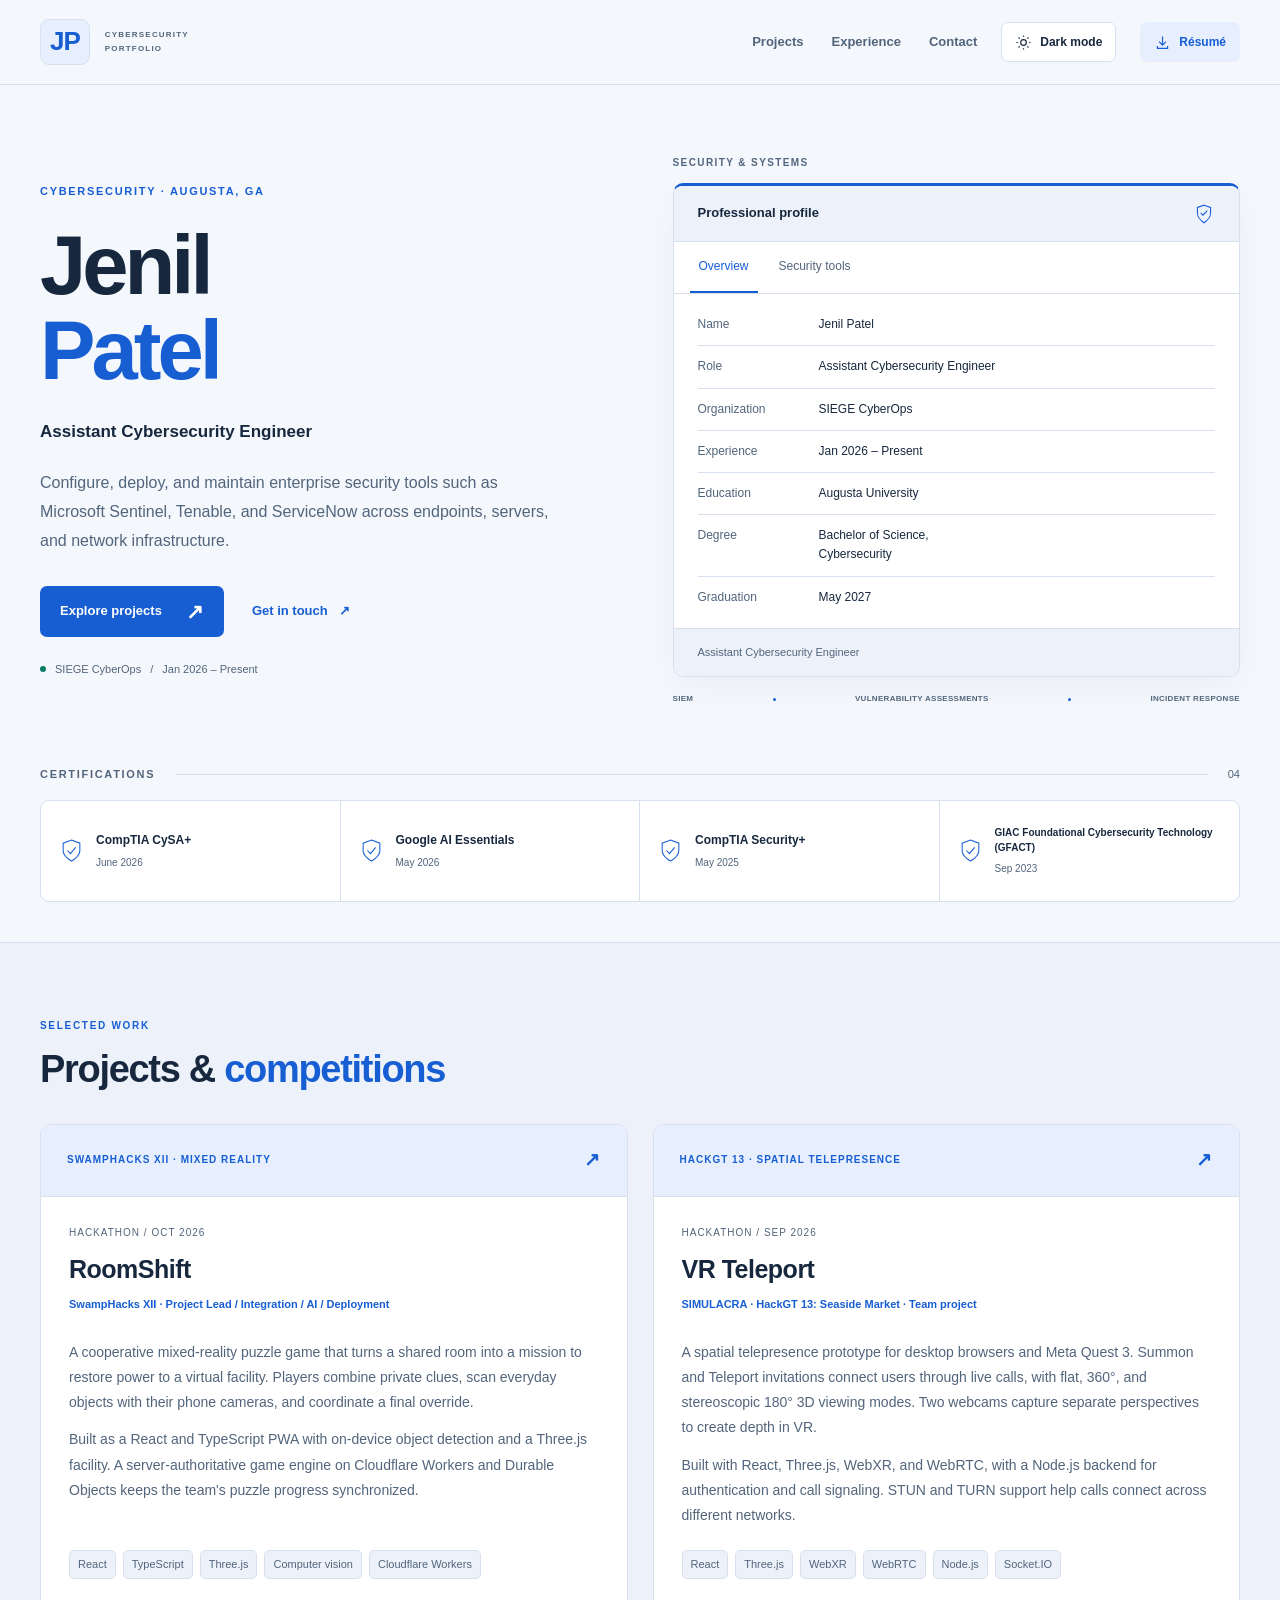
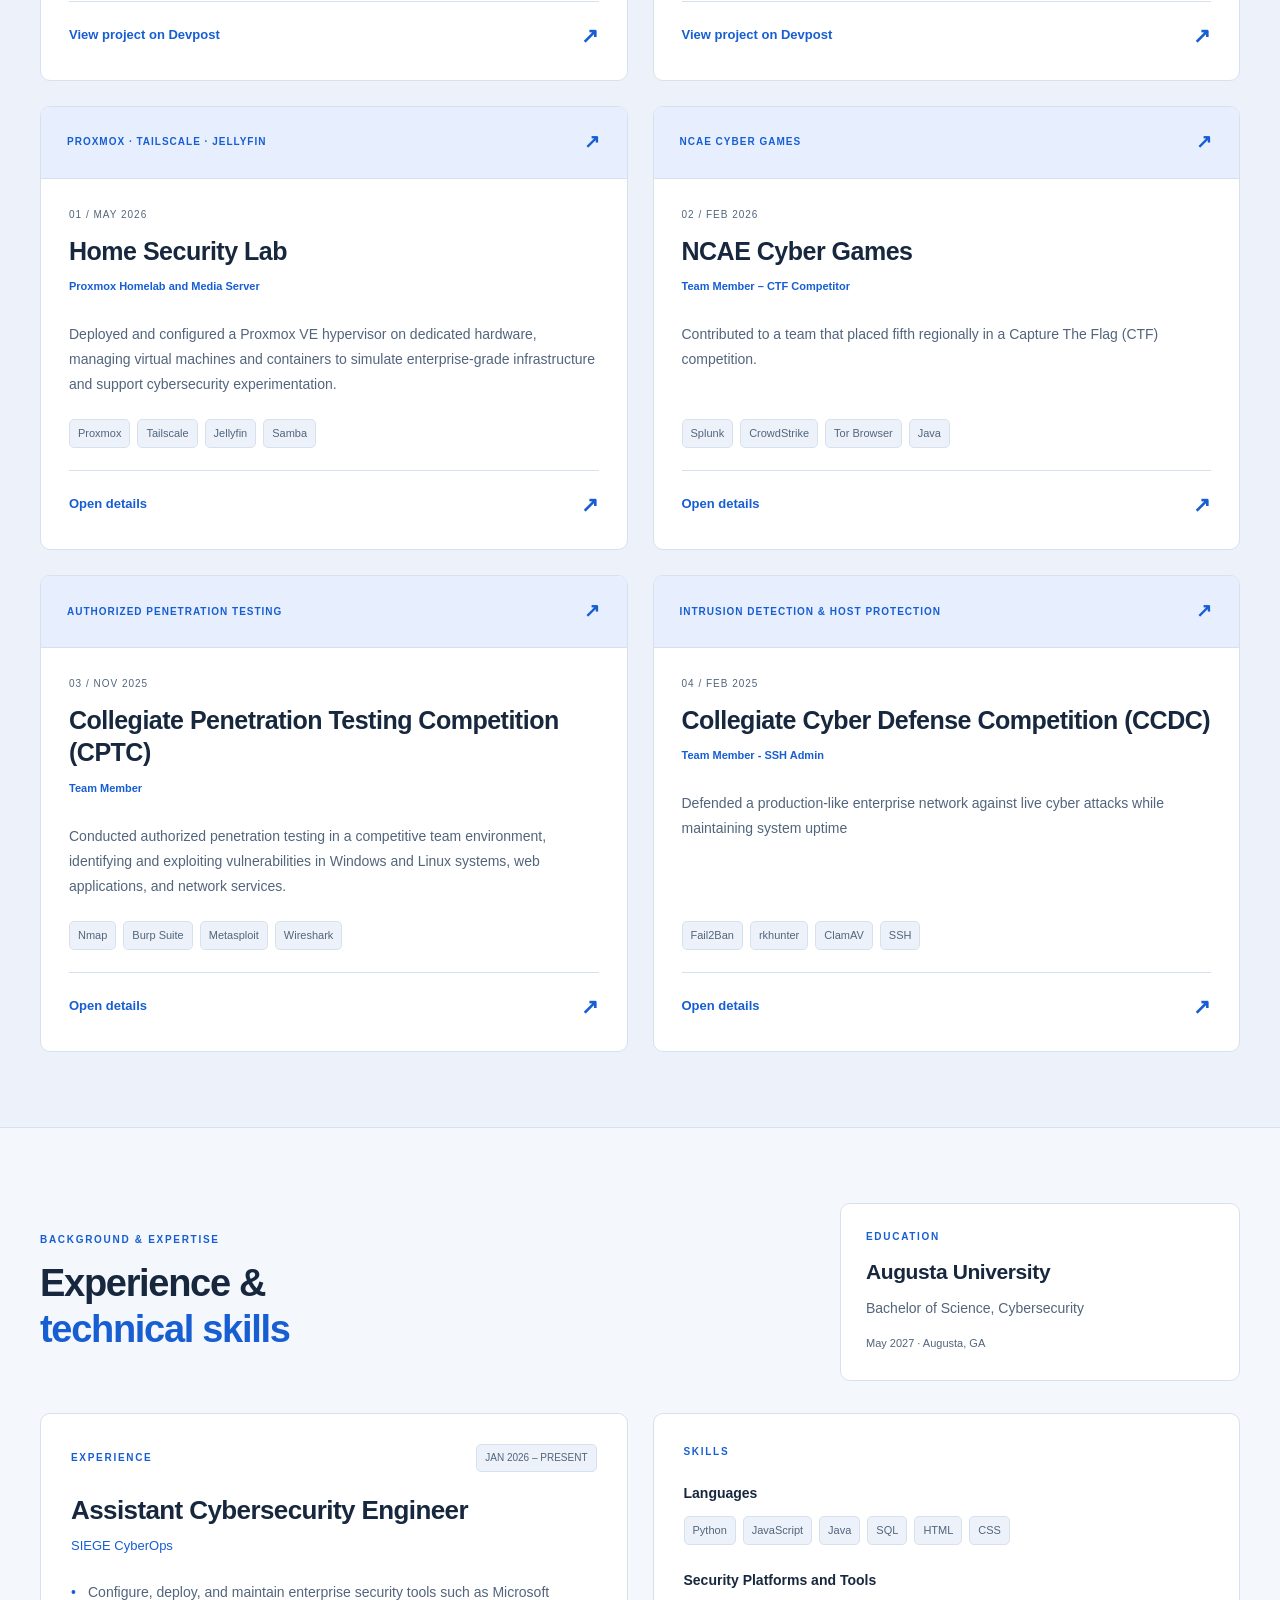
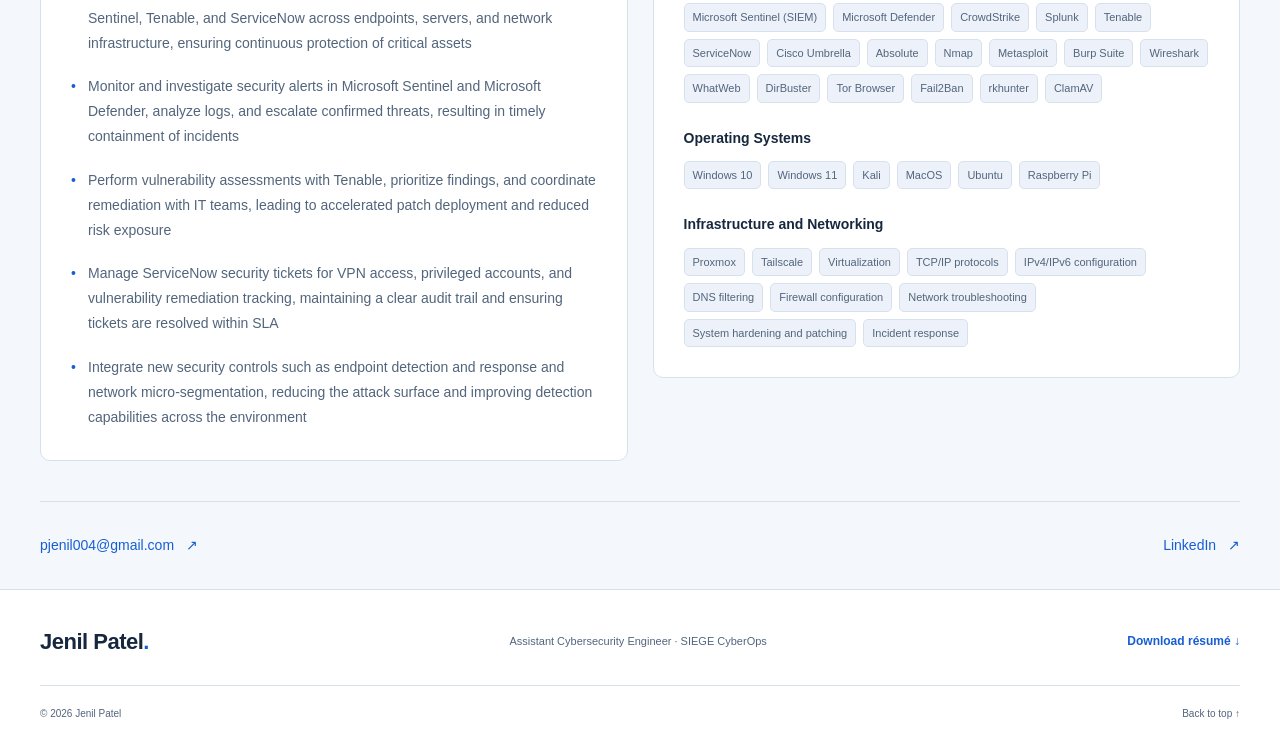
==== commit 203d200d: "Add persistent light and dark modes with professional cybersecurity styling" ====
--- a/index.html
+++ b/index.html
@@ -12,6 +12,7 @@
   <link rel="icon" href="./favicon.svg" type="image/svg+xml">
   <link rel="stylesheet" href="./styles.css">
   <script src="./app.js" defer></script>
+  <script src="/theme.js"></script>
 </head>
 <body>
 <div class="ambient-grid" aria-hidden="true"></div>
@@ -19,6 +20,7 @@
 <header class="header"><div class="shell nav-inner">
   <a class="identity" href="#home" aria-label="Jenil Patel, home"><span class="monogram">JP<span>_</span></span><span class="identity-label">CYBERSECURITY<br>PORTFOLIO</span></a>
   <nav aria-label="Main navigation"><a href="#work"><span>01</span> Projects</a><a href="#about"><span>02</span> Experience</a><a href="#contact"><span>03</span> Contact</a></nav>
+  <button class="theme-toggle" type="button" data-theme-toggle aria-label="Switch to dark mode" aria-pressed="false"><svg viewBox="0 0 24 24" fill="none" stroke="currentColor" stroke-width="1.7" aria-hidden="true"><circle cx="12" cy="12" r="4"/><path d="M12 2v2m0 16v2M2 12h2m16 0h2M5 5l1.5 1.5m11 11L19 19M5 19l1.5-1.5m11-11L19 5"/></svg><span>Dark mode</span></button>
   <a class="brief-link" href="/resume"><svg viewBox="0 0 20 20" fill="none" aria-hidden="true"><path d="M10 3v10m-4-4 4 4 4-4M4 14v3h12v-3" stroke="currentColor" stroke-width="1.4"/></svg><span>Résumé</span></a>
 </div></header>
 <main id="main">
@@ -36,7 +38,7 @@
         <div class="terminal-label"><span class="mini-cross" aria-hidden="true">+</span><span>SECURITY &amp; SYSTEMS</span><span class="terminal-mark" aria-hidden="true">+</span></div>
         <div class="terminal tech-panel">
           <div class="terminal-chrome"><div class="window-dots" aria-hidden="true"><i></i><i></i><i></i></div><span>Professional profile</span><svg viewBox="0 0 20 20" fill="none" aria-hidden="true"><path d="m10 2 6 2v5c0 5-6 9-6 9S4 14 4 9V4l6-2Z" stroke="currentColor"/><path d="m7 9 2 2 4-4" stroke="currentColor"/></svg></div>
-          <div class="terminal-tabs" role="tablist" aria-label="Profile terminal"><button id="profile-tab" type="button" role="tab" aria-selected="true" aria-controls="profile-panel" data-terminal="profile">Overview</button><button id="stack-tab" type="button" role="tab" aria-selected="false" aria-controls="stack-panel" tabindex="-1" data-terminal="stack">Security tools</button></div>
+          <div class="terminal-tabs" role="tablist" aria-label="Professional profile"><button id="profile-tab" type="button" role="tab" aria-selected="true" aria-controls="profile-panel" data-terminal="profile">Overview</button><button id="stack-tab" type="button" role="tab" aria-selected="false" aria-controls="stack-panel" tabindex="-1" data-terminal="stack">Security tools</button></div>
           <div id="profile-panel" class="terminal-content" role="tabpanel" aria-labelledby="profile-tab" tabindex="0">
             <div class="terminal-command"><span>$</span> cat profile.json</div>
             <div class="json-brace" aria-hidden="true">{</div>
--- a/styles.css
+++ b/styles.css
@@ -1,52 +1,18 @@
-:root{--bg:#050a10;--panel:#0a131d;--panel2:#0e1b27;--cyan:#4ce3e8;--green:#a6ed78;--white:#edf6fb;--muted:#9eb1c1;--line:#203647;--mono:'Plex Mono',Consolas,monospace;--display:Oxanium,Arial,sans-serif;--body:Arial,Helvetica,sans-serif}
-*{box-sizing:border-box}html{scroll-behavior:smooth;scroll-padding-top:105px}body{margin:0;background:var(--bg);color:var(--white);font-family:var(--body);-webkit-font-smoothing:antialiased}body.modal-open{overflow:hidden}a{color:inherit;text-decoration:none}button{font:inherit;cursor:pointer}a,button{-webkit-tap-highlight-color:transparent}a:focus-visible,button:focus-visible,[tabindex]:focus-visible{outline:2px solid var(--green);outline-offset:5px}::selection{background:var(--cyan);color:var(--bg)}[hidden]{display:none!important}.shell{width:min(1240px,calc(100% - 112px));margin:0 auto}.skip{position:fixed;z-index:100;top:-100px;left:15px;background:var(--cyan);color:var(--bg);padding:14px;font-family:var(--mono);font-size:12px}.skip:focus{top:15px}
-.ambient-grid{position:absolute;z-index:-1;top:0;left:0;width:100%;height:1000px;pointer-events:none;background-image:linear-gradient(#55dfea06 1px,transparent 1px),linear-gradient(90deg,#55dfea06 1px,transparent 1px),radial-gradient(ellipse at 75% 35%,#13677315,transparent 55%);background-size:48px 48px,48px 48px,auto;mask-image:linear-gradient(#000,transparent)}
-.header{position:sticky;top:0;z-index:20;background:#050a10ed;border-bottom:1px solid #1c3340;backdrop-filter:blur(16px)}.nav-inner{height:88px;display:flex;align-items:center;justify-content:space-between;gap:30px}.identity{display:flex;align-items:center;gap:16px}.monogram{font-family:var(--display);font-size:31px;font-weight:700;letter-spacing:-1px;color:var(--cyan)}.monogram>span{color:var(--green)}.identity-label{font-family:var(--mono);font-size:8px;line-height:1.8;letter-spacing:1.4px;color:#a3b6c5;border-left:1px solid var(--line);padding-left:16px}nav{display:flex;align-items:center;gap:32px;margin-left:auto;margin-right:30px}nav a{font-family:var(--mono);font-size:11px;color:#b2c4ce;transition:color .2s}nav a>span{font-size:9px;color:#608093;margin-right:8px}nav a:hover,nav a[aria-current]{color:var(--cyan)}.brief-link{font-family:var(--mono);font-size:11px;display:flex;align-items:center;gap:10px;padding:11px 15px;border:1px solid #355867;color:var(--cyan);background:#4ce3e805;transition:background .2s,border-color .2s}.brief-link:hover{background:#4ce3e813;border-color:var(--cyan)}.brief-link svg{width:17px;height:17px}
-.hero{position:relative;overflow:hidden;padding-bottom:40px}.hero-grid{display:grid;grid-template-columns:1fr .92fr;gap:75px;align-items:center;padding-top:76px;padding-bottom:63px;min-height:710px}.eyebrow{font-family:var(--mono);font-weight:400;font-size:10px;line-height:1.7;letter-spacing:1.5px;margin:0;color:var(--cyan)}.hero .eyebrow{font-size:10px;letter-spacing:1.4px;display:flex;align-items:center;gap:12px}.prompt-mark{font-size:16px;color:var(--green);line-height:1}h1{font-family:var(--display);font-weight:700;font-size:clamp(78px,8.1vw,117px);line-height:1.03;letter-spacing:-4px;margin:24px 0 15px;position:relative}h1>span{color:var(--cyan);text-shadow:0 0 65px #4ce3e81c}.name-period{color:var(--green)}.hero-role{font-family:var(--mono);font-size:15px;letter-spacing:.25px;color:var(--green);margin:0}.hero-role>span{color:#516c62}.hero-description{font-size:14px;color:#a4b8c6;line-height:1.85;max-width:490px;margin:25px 0 29px}.hero-actions{display:flex;align-items:center;gap:28px}.primary-button{display:flex;align-items:center;gap:32px;padding:17px 20px;background:var(--cyan);color:#061014;font-family:var(--mono);font-size:12px;font-weight:400;clip-path:polygon(0 0,calc(100% - 9px) 0,100% 9px,100% 100%,9px 100%,0 calc(100% - 9px));transition:background .2s,transform .2s}.primary-button:hover{background:#9af3f6;transform:translateY(-2px)}.primary-button>span{font-family:var(--body);font-size:22px;line-height:1}.secondary-link{font-family:var(--mono);font-size:11px;color:#b9d1dc;white-space:nowrap}.secondary-link>span{padding-left:8px;color:var(--cyan);font-size:17px}.secondary-link:hover{color:var(--cyan)}.hero-note{display:flex;align-items:center;gap:9px;font-family:var(--mono);font-size:9px;color:#96adba;margin-top:24px;line-height:1.6}.status-dot{display:inline-block;width:5px;height:5px;flex:0 0 auto;background:var(--green);box-shadow:0 0 10px #a6ed7850}.note-divider{color:#3a5665;margin:0 1px}
-.terminal-wrap{position:relative;min-width:0}.terminal-wrap::before{content:'';position:absolute;inset:-90px -80px;z-index:-1;background:radial-gradient(ellipse,#18a7b21c 0%,transparent 65%);pointer-events:none}.terminal-label{display:flex;align-items:center;gap:11px;margin:0 0 18px;font-family:var(--mono);font-size:8px;letter-spacing:1.6px;color:#7897a7}.mini-cross,.terminal-mark{color:var(--cyan);font-size:18px;line-height:1}.terminal-mark{margin-left:auto}.tech-panel{position:relative;background:var(--panel);border:1px solid var(--line)}.tech-panel::before{content:'';position:absolute;inset:-1px;pointer-events:none;background:linear-gradient(var(--cyan),var(--cyan)) top left/14px 1px no-repeat,linear-gradient(var(--cyan),var(--cyan)) top left/1px 14px no-repeat,linear-gradient(var(--cyan),var(--cyan)) bottom right/14px 1px no-repeat,linear-gradient(var(--cyan),var(--cyan)) bottom right/1px 14px no-repeat;opacity:.75}.terminal{background:linear-gradient(130deg,#0d1b27,#081019);box-shadow:0 25px 80px #0005}.terminal-chrome{height:43px;display:flex;align-items:center;gap:15px;padding:0 19px;border-bottom:1px solid var(--line);font-family:var(--mono);font-size:9px;color:#85a2b4;background:#0f1b27}.window-dots{display:flex;gap:6px}.window-dots i{width:6px;height:6px;border-radius:50%;background:#3a5262}.window-dots i:first-child{background:#77b5b3}.window-dots i:nth-child(2){background:#4a727d}.terminal-chrome>svg{height:17px;width:17px;margin-left:auto;color:var(--green)}.terminal-tabs{display:flex;border-bottom:1px solid var(--line);padding:0 10px;gap:5px}.terminal-tabs button{font-family:var(--mono);font-size:9px;background:transparent;color:#7893a5;border:0;border-bottom:1px solid transparent;padding:14px 12px;position:relative;bottom:-1px;transition:color .2s}.terminal-tabs button:hover{color:var(--white)}.terminal-tabs button[aria-selected=true]{color:var(--cyan);border-color:var(--cyan);background:#4ce3e805}.terminal-content{padding:23px 25px 21px;min-height:326px;font-family:var(--mono);font-size:10px;line-height:1.7}.terminal-command{color:#b5c8d2;margin-bottom:18px;font-size:10px}.terminal-command>span{color:var(--green);margin-right:8px}.json-brace{color:#7492a6;font-size:14px}.profile-data{margin:9px 0 9px 13px;display:grid;gap:10px}.profile-data>div{display:grid;grid-template-columns:105px 1fr;gap:5px}.profile-data dt{color:#85bbd1}.profile-data dt::before,.profile-data dt::after{content:'"';color:#517080}.profile-data dd{margin:0;color:var(--green)}.profile-data dd::before{content:': ';color:#7492a6}.terminal-footer{padding:14px 23px;border-top:1px solid var(--line);font-family:var(--mono);font-size:8px;color:#819cac;display:flex;justify-content:space-between;align-items:center}.terminal-footer>span>span{color:var(--cyan);padding-right:8px}.terminal-cursor{display:block;width:6px;height:11px;background:var(--green);animation:cursor-blink 1.5s steps(1,end) infinite}@keyframes cursor-blink{0%,65%{opacity:1}66%,100%{opacity:.25}}.terminal-caption{display:flex;align-items:center;justify-content:space-between;gap:8px;font-family:var(--mono);font-size:6px;letter-spacing:.5px;color:#84a1b1;margin-top:19px}.terminal-caption i{width:3px;height:3px;background:#467084}.terminal-stack{list-style:none;display:grid;gap:11px;margin:0;padding:0}.terminal-stack li{color:var(--green);font-size:10px}.terminal-stack li::before{content:'›';color:var(--cyan);margin-right:12px}
-.cert-heading{display:flex;align-items:center;gap:22px;margin-bottom:18px}.cert-heading .eyebrow{font-size:8px;color:#85a4b7}.cert-rule{height:1px;background:var(--line);flex:1}.cert-count{color:var(--cyan);font-family:var(--mono);font-size:10px}.credentials{display:grid;grid-template-columns:repeat(4,minmax(0,1fr));gap:0;background:#0b151ebb;border:1px solid var(--line)}.credential{display:flex;align-items:center;gap:13px;min-width:0;padding:25px 22px;border-right:1px solid var(--line)}.credential:last-child{border-right:0}.credential>svg{width:25px;height:29px;color:var(--green);flex-shrink:0}.credential strong{display:block;font-family:var(--display);font-size:13px;font-weight:500;line-height:1.5}.credential:last-child strong{font-size:10px}.credential span{display:block;font-family:var(--mono);font-size:8px;color:#89a7b9;margin-top:7px}
-.work-section{padding:80px 0;background:linear-gradient(180deg,#0b141d88,#071018);border-top:1px solid #1a2c38;border-bottom:1px solid #1a2c38}.section-heading{display:grid;grid-template-columns:1.1fr 1fr;align-items:end;gap:60px;margin-bottom:35px}.work-section .section-heading{display:block}.section-heading .eyebrow{font-size:9px;color:#81a4b8;letter-spacing:1px;margin-bottom:15px}.section-index{color:var(--cyan);font-size:10px;margin-right:5px}.section-heading h2{font-family:var(--display);font-size:42px;font-weight:500;letter-spacing:-1.3px;line-height:1.2;margin:0}em{font-style:normal;color:var(--cyan)}.heading-dot{color:var(--green)}.project-grid{display:grid;grid-template-columns:repeat(2,minmax(0,1fr));gap:26px}.project{display:flex;flex-direction:column;min-width:0;background:#0b1721;border:1px solid #233b4b;position:relative;transition:transform .25s,border-color .25s,box-shadow .25s}.project::after{content:'';position:absolute;right:-1px;top:-1px;height:12px;width:12px;border-top:1px solid var(--cyan);border-right:1px solid var(--cyan);pointer-events:none}.project:hover{transform:translateY(-4px);border-color:#4b9eab;box-shadow:0 12px 36px #0003}.project-visual{position:relative;height:180px;padding:17px 23px;overflow:hidden;border-bottom:1px solid var(--line);color:#83b4c2;background-image:linear-gradient(#4ce3e807 1px,transparent 1px),linear-gradient(90deg,#4ce3e807 1px,transparent 1px);background-size:25px 25px}.visual-top{display:flex;justify-content:space-between;align-items:center;font-family:var(--mono);font-size:7px;letter-spacing:1px;line-height:1.6}.visual-top>span:last-child{font-family:var(--body);font-size:18px;color:var(--cyan)}.infra-visual{background-color:#0c2027}.infra-diagram{display:flex;align-items:center;justify-content:center;margin-top:20px}.network-node{width:43px;height:43px;display:grid;place-items:center;background:#0b2c34;border:1px solid #397683;border-radius:4px}.network-node svg{width:22px;height:22px;fill:none;stroke:var(--cyan);stroke-width:1.3}.network-connector{height:1px;width:40px;border-top:1px dashed #3f8893;position:relative}.network-connector span{position:absolute;left:45%;top:-2px;width:3px;height:3px;background:var(--green)}.server-stack{display:grid;gap:4px;width:88px}.server-stack>div{height:20px;padding:0 9px;display:flex;align-items:center;gap:4px;background:#153f47;border:1px solid #356773;border-radius:2px}.server-stack i{width:3px;height:3px;background:var(--green)}.server-stack span{margin-left:auto;width:22px;height:2px;background:#6196a0}.infra-labels{display:flex;justify-content:space-between;max-width:272px;margin:16px auto 0;font-family:var(--mono);font-size:6px;letter-spacing:.8px;color:#88b0ba}.analysis-visual{background-color:#141c29}.log-visual{display:grid;gap:4px;max-width:340px;margin:10px auto 0}.log-row{display:flex;align-items:center;gap:14px;padding:5px 9px;border:1px solid transparent;font-family:var(--mono);font-size:7px;color:#9cb3c7}.log-row>span{min-width:65px}.log-row i{display:block;width:var(--w);height:2px;max-width:var(--w);background:#3d566d;flex:1}.log-row b{font-family:var(--body);font-size:10px;margin-left:auto;font-weight:400}.log-highlight{border-color:#465c80;background:#27394c66;color:#aaccfa}.log-highlight i{background:#91b5e4}.visual-caption{position:absolute;bottom:12px;left:23px;font-family:var(--mono);font-size:6px;letter-spacing:1.1px;color:#8aa5b9}.tools-visual{background-color:#171725}.visual-tool-grid{display:grid;grid-template-columns:1fr 1fr;gap:9px;max-width:310px;margin:23px auto 0}.visual-tool-grid>span{font-family:var(--mono);font-size:10px;color:#c3b9e1;padding:10px 14px;background:#29233b80;border:1px solid #50436b}.defense-visual{background-color:#10221e}.defense-visual .visual-tool-grid>span{background:#213c2e77;border-color:#426748;color:#b6dba8}.project-body{padding:27px 29px;display:flex;flex-direction:column;flex:1}.project-category{font-family:var(--mono);font-size:8px;letter-spacing:1px;color:#83acb8}.project h3{font-family:var(--display);font-size:23px;line-height:1.25;font-weight:500;letter-spacing:-.4px;margin:14px 0 8px}.project p{font-size:12px;line-height:1.85;color:#a2b7c6;margin:0}.project p.project-role{font-family:var(--mono);font-size:8px;color:var(--green);margin-bottom:14px;letter-spacing:.2px}.tags{display:flex;flex-wrap:wrap;gap:6px;margin-top:20px}.project .tags{margin-top:auto;padding-top:20px}.tags>span{font-family:var(--mono);font-size:8px;color:#8ed0d5;border:1px solid #284954;background:#122a3244;padding:6px 8px;line-height:1.2}.project-link{display:flex;align-items:center;justify-content:space-between;border:0;border-top:1px solid var(--line);padding:18px 0 0;background:none;color:var(--cyan);font-family:var(--mono);font-size:10px;margin-top:22px;text-align:left}.project-link>span{font-family:var(--body);font-size:21px}.project-link:hover{color:#beffff}
-.about-section{padding-top:85px;background:var(--bg)}.about-section .section-heading{align-items:center}.education{justify-self:end;max-width:400px;width:100%;padding:24px 27px;background:#0a161e}.education .eyebrow{font-size:8px;color:var(--green);margin-bottom:10px}.education h3{font-family:var(--display);font-size:20px;font-weight:500;letter-spacing:-.3px;margin:0 0 9px}.education>p:not(.eyebrow){font-size:12px;color:#a8bfcc;margin:0 0 11px}.education>span{font-family:var(--mono);font-size:8px;color:#7fa5b5}.experience-grid{display:grid;grid-template-columns:1fr 1fr;align-items:start;gap:28px;margin-top:37px}.soc-experience{padding:29px;background:linear-gradient(150deg,#0e1d28,#0a131c)}.experience-heading{display:flex;align-items:center;justify-content:space-between;gap:15px;flex-wrap:wrap}.experience-heading .eyebrow{font-size:8px;color:#94b7c4}.date-tag{font-family:var(--mono);font-size:7px;letter-spacing:.6px;padding:6px 8px;border:1px solid #294954;color:var(--green);background:#122b2544}.soc-experience h3{font-family:var(--display);font-size:26px;font-weight:500;letter-spacing:-.6px;margin:22px 0 9px;line-height:1.2}.organization{font-family:var(--mono);font-size:11px;color:var(--cyan);margin:0}.experience-bullets{padding-left:0;list-style:none;display:grid;gap:21px;margin:28px 0 0}.experience-bullets li{font-size:12px;line-height:1.85;color:#a9bdca;padding-left:18px;position:relative}.experience-bullets li::before{content:'›';position:absolute;left:0;top:0;color:var(--green);font-family:var(--mono)}.skills{padding:27px}.skills>.eyebrow{font-size:8px;color:#97b7c4;margin-bottom:24px}.skill-group{margin-bottom:27px}.skill-group:last-child{margin-bottom:0}.skill-group h3{font-family:var(--display);font-size:15px;font-weight:500;letter-spacing:.2px;color:var(--cyan);margin:0 0 12px}.tool-grid{display:flex;flex-wrap:wrap;gap:6px}.tool-grid>span{padding:7px 8px;font-family:var(--mono);font-size:8px;line-height:1.4;border:1px solid #263d4c;background:#11202b;color:#b4c8d5}.contact-strip{display:flex;flex-wrap:wrap;align-items:center;gap:35px;padding:32px 0;border-top:1px solid var(--line);margin-top:45px;font-family:var(--mono);font-size:12px;color:var(--cyan);scroll-margin-top:100px}.contact-strip a:first-child{margin-right:auto}.contact-strip a>span{margin-left:10px}.contact-strip a:hover{text-decoration:underline;text-underline-offset:5px}
-footer{padding:31px 0 24px;border-top:1px solid #172c39;background:#04090e}.footer-inner{display:flex;align-items:center;justify-content:space-between;gap:20px}.footer-name{font-family:var(--display);font-size:23px;font-weight:500;letter-spacing:-.4px}.footer-name>span{color:var(--cyan)}.footer-inner>p{font-family:var(--mono);font-size:8px;color:#83a0b1}.footer-inner>a:last-child{font-family:var(--mono);font-size:9px;color:var(--green)}.footer-inner>a:last-child span{margin-left:12px}.footer-bottom{display:flex;justify-content:space-between;align-items:center;border-top:1px solid #172c39;padding-top:21px;margin-top:27px;color:#7d9aac;font-family:var(--mono);font-size:8px}.footer-bottom a:hover{color:var(--cyan)}
-dialog{position:fixed;background:#0b1722;color:var(--white);border:1px solid #4a8796;border-radius:0;padding:0;width:min(650px,calc(100% - 32px));max-height:86dvh;box-shadow:0 0 90px #24cee218}dialog::backdrop{background:#03080ede;backdrop-filter:blur(7px)}.dialog-close{position:sticky;top:17px;float:right;margin:17px 17px 0 0;width:34px;height:34px;border:1px solid #38505e;background:#142633;color:var(--cyan);font-size:15px;z-index:1}.dialog-close:hover{background:#213e4d}.dialog-content{padding:48px 40px 33px}.dialog-content .eyebrow{font-size:9px;color:var(--green);padding-right:12px}.dialog-content h2{font-family:var(--display);font-weight:500;font-size:32px;letter-spacing:-.8px;line-height:1.2;margin:18px 0 15px}.dialog-intro{color:var(--cyan);font-family:var(--mono);font-size:11px;line-height:1.7}.dialog-content #dialog-details{padding-left:18px;margin:24px 0}.dialog-content #dialog-details li{font-size:13px;line-height:1.85;color:#afc5d2;padding-left:5px;margin-bottom:18px}.dialog-content #dialog-details li::marker{color:var(--cyan)}.dialog-footnote{display:block;border-top:1px solid var(--line);padding-top:20px;margin-top:26px;font-family:var(--mono);font-size:9px;color:var(--green)}
-@media(min-width:1500px){.hero-grid{padding-top:90px;padding-bottom:80px;min-height:745px}}
-@media(max-width:1100px){.shell{width:calc(100% - 72px)}.hero-grid{gap:40px;grid-template-columns:1fr 1fr;min-height:660px;padding-top:62px;padding-bottom:58px}h1{font-size:96px;letter-spacing:-3px}.hero .eyebrow{font-size:8px}.hero-role{font-size:13px}.hero-description{font-size:13px}.hero-actions{gap:22px}.primary-button{font-size:10px;padding:16px 18px;gap:23px}.secondary-link{font-size:9px}.hero-note{font-size:8px;gap:7px}.terminal-content{padding:22px 20px;min-height:325px}.profile-data{font-size:9px;margin-left:5px}.profile-data>div{grid-template-columns:93px 1fr}.terminal-caption{font-size:5px;letter-spacing:.2px}.credential{padding:23px 15px;gap:10px}.credential strong{font-size:11px}.credential:last-child strong{font-size:9px}.credential>svg{width:22px}.section-heading{gap:35px}.section-heading h2{font-size:37px}.project-body{padding:25px}.project h3{font-size:22px}.experience-grid{gap:23px}.skills,.soc-experience{padding:25px}.soc-experience h3{font-size:23px}nav{margin-right:10px;gap:23px}}
-@media(max-width:850px){.shell{width:calc(100% - 48px)}.identity-label{display:none}.nav-inner{height:78px;gap:20px}nav{gap:22px}nav a{font-size:10px}nav a>span{font-size:8px;margin-right:5px}.hero-grid{gap:27px;min-height:600px;padding-top:50px}h1{font-size:83px}.hero-role{font-size:11px}.hero-description{font-size:12px;line-height:1.85;margin:23px 0}.hero-actions{gap:18px}.primary-button{font-size:9px;gap:17px;padding:15px}.secondary-link{font-size:8px}.hero-note{font-size:7px;gap:6px}.hero .eyebrow{font-size:7px;letter-spacing:1px}.terminal-content{font-size:9px;padding:20px 14px;min-height:312px}.profile-data{font-size:8px}.profile-data>div{grid-template-columns:81px 1fr;gap:2px}.terminal-chrome{padding:0 13px;font-size:8px;gap:12px}.terminal-tabs button{font-size:8px;padding:13px 9px}.terminal-label{font-size:6px;letter-spacing:1px}.terminal-footer{font-size:7px;padding:13px}.terminal-caption{flex-wrap:wrap;justify-content:flex-start;gap:7px;font-size:5px}.credentials{grid-template-columns:repeat(2,minmax(0,1fr))}.credential{padding:22px}.credential:nth-child(2){border-right:0}.credential:nth-child(-n+2){border-bottom:1px solid var(--line)}.credential strong{font-size:13px}.credential:last-child strong{font-size:11px}.credential span{font-size:9px}.credential>svg{width:25px}.work-section{padding:60px 0}.section-heading h2{font-size:34px}.project-grid{gap:20px}.project-body{padding:22px}.project h3{font-size:20px}.project p{font-size:11px}.visual-top{font-size:6px;letter-spacing:.5px}.project-visual{padding:17px 19px}.visual-tool-grid{gap:8px}.visual-tool-grid>span{font-size:9px;padding:11px}.network-connector{width:28px}.section-heading{gap:26px}.education{padding:23px}.education h3{font-size:18px}.education>p:not(.eyebrow){font-size:11px;line-height:1.6}.experience-grid{gap:20px}.soc-experience,.skills{padding:22px}.soc-experience h3{font-size:23px}.experience-bullets li{font-size:11px}.skill-group h3{font-size:14px}.tool-grid>span{font-size:7px;padding:6px}.contact-strip{font-size:10px;gap:25px}.about-section{padding-top:65px}.footer-inner>p{font-size:7px}}
-@media(max-width:680px){.hero-grid{grid-template-columns:1fr;gap:48px;padding-top:45px;padding-bottom:40px}.hero-copy{max-width:520px}.hero .eyebrow{font-size:9px}.hero h1{font-size:105px;letter-spacing:-3px;margin:25px 0 16px}.hero-role{font-size:14px}.hero-description{font-size:14px;max-width:470px;line-height:1.8}.hero-actions{gap:27px}.primary-button{font-size:11px;gap:30px;padding:17px 20px}.secondary-link{font-size:10px}.hero-note{font-size:8px;gap:9px;margin-top:24px}.terminal-wrap{width:100%;max-width:490px;justify-self:center}.terminal-label{font-size:8px;letter-spacing:1.4px}.terminal-chrome{font-size:9px;height:43px;padding:0 20px}.terminal-tabs{padding:0 12px}.terminal-tabs button{font-size:9px;padding:14px 12px}.terminal-content{padding:23px 24px;min-height:323px}.profile-data{font-size:10px;margin-left:12px}.profile-data>div{grid-template-columns:110px 1fr;gap:5px}.terminal-footer{font-size:8px;padding:14px 22px}.terminal-caption{font-size:6px;gap:10px;justify-content:space-between}.credentials{gap:0}.credential{padding:22px 17px;gap:12px}.credential strong{font-size:12px}.credential:last-child strong{font-size:10px}.credential span{font-size:8px}.credential>svg{width:22px}.project-grid{grid-template-columns:1fr;gap:24px}.project h3{font-size:24px}.project p{font-size:13px}.project-body{padding:26px}.project p.project-role{font-size:9px}.project-visual{height:186px;padding:17px 23px}.visual-top{font-size:7px}.visual-tool-grid{max-width:310px}.visual-tool-grid>span{font-size:10px}.infra-diagram{margin-top:22px}.network-connector{width:42px}.log-visual{margin-top:12px}.project-category{font-size:9px}.tags>span{font-size:9px}.project-link{font-size:11px}.section-heading{display:block}.section-heading h2{font-size:37px}.section-heading .eyebrow{font-size:8px;line-height:1.9}.education{max-width:none;margin-top:28px;padding:23px 25px}.education h3{font-size:21px}.education>p:not(.eyebrow){font-size:12px}.education>span{font-size:9px}.experience-grid{grid-template-columns:1fr;gap:25px;margin-top:28px}.soc-experience,.skills{padding:27px}.soc-experience h3{font-size:26px}.experience-bullets li{font-size:12px}.tool-grid>span{font-size:9px;padding:7px 8px}.skill-group h3{font-size:16px}.contact-strip{gap:22px;font-size:11px;margin-top:35px}.contact-strip a:first-child{flex-basis:100%;margin-right:0}.contact-strip a:last-child{margin-left:auto}.footer-inner{flex-wrap:wrap;gap:20px}.footer-inner>p{order:3;flex-basis:100%;margin:0;font-size:8px}.footer-inner>a:last-child{font-size:9px;margin-left:auto}.footer-bottom{font-size:7px}.dialog-content{padding:48px 27px 29px}.dialog-content h2{font-size:28px}.dialog-content #dialog-details li{font-size:12px}}
-@media(max-width:440px){.shell{width:calc(100% - 36px)}.nav-inner{height:73px;gap:14px}.monogram{font-size:27px}nav{gap:17px;margin:0 auto}nav a{font-size:9px}nav a>span{display:none}nav a[href='#contact']{display:none}.brief-link{padding:9px 10px;font-size:9px;gap:7px}.brief-link svg{width:14px;height:14px}.hero-grid{padding-top:36px;gap:39px}.hero h1{font-size:clamp(78px,24vw,101px);letter-spacing:-3px}.hero .eyebrow{font-size:8px;letter-spacing:1px}.hero-role{font-size:12px}.hero-description{font-size:12px;margin:22px 0 25px}.hero-actions{gap:22px}.primary-button{font-size:10px;gap:25px;padding:16px 17px}.secondary-link{font-size:9px}.hero-note{font-size:7px;gap:7px}.terminal-label{font-size:7px}.terminal-chrome{padding:0 15px;font-size:8px}.terminal-tabs{padding:0 7px}.terminal-tabs button{font-size:8px;padding:13px 11px}.terminal-content{padding:19px 16px;min-height:302px}.profile-data{font-size:9px;margin-left:4px;gap:10px}.profile-data>div{grid-template-columns:94px 1fr;gap:3px}.terminal-command{font-size:9px}.terminal-footer{padding:13px 16px;font-size:7px}.terminal-caption{font-size:5px;gap:6px}.credential{padding:18px 12px;gap:8px}.credential>svg{width:20px;height:24px}.credential strong{font-size:10px}.credential:last-child strong{font-size:9px;line-height:1.5}.credential span{font-size:7px}.cert-heading .eyebrow{font-size:7px}.work-section{padding:48px 0}.section-heading h2{font-size:31px;letter-spacing:-.8px}.section-heading .eyebrow{font-size:7px;letter-spacing:.5px}.section-index{font-size:9px}.project-body{padding:23px}.project h3{font-size:22px}.project p{font-size:12px}.project p.project-role{font-size:8px}.visual-top{font-size:6px}.visual-caption{font-size:5px}.network-connector{width:28px}.visual-tool-grid{gap:8px}.visual-tool-grid>span{font-size:9px}.about-section{padding-top:48px}.soc-experience,.skills{padding:23px}.soc-experience h3{font-size:24px}.experience-bullets li{font-size:11px}.tool-grid>span{font-size:8px}.footer-name{font-size:21px}.dialog-content{padding-left:23px;padding-right:23px}.dialog-content h2{font-size:26px}}
+
+:root{color-scheme:light;--bg:#f4f7fc;--panel:#fff;--soft:#edf2fa;--text:#17283e;--muted:#52657c;--line:#d7e1ee;--accent:#175ed3;--accent-soft:#e7efff;--green:#087d65;--shadow:0 10px 30px #1a3d6b09;--header:#f4f7fcf5;--body:Inter,-apple-system,BlinkMacSystemFont,"Segoe UI",Arial,sans-serif}
+:root[data-theme=dark]{color-scheme:dark;--bg:#0d1523;--panel:#142035;--soft:#192940;--text:#edf3fc;--muted:#adbed4;--line:#2a3c56;--accent:#76aaff;--accent-soft:#1b3557;--green:#6ad8bc;--shadow:0 12px 35px #0002;--header:#0d1523f5}
+*{box-sizing:border-box}html{scroll-behavior:smooth;scroll-padding-top:105px}body{margin:0;background:var(--bg);color:var(--text);font-family:var(--body);-webkit-font-smoothing:antialiased;line-height:1.6}body.modal-open{overflow:hidden}a{color:inherit;text-decoration:none}button{font:inherit;cursor:pointer}a,button{-webkit-tap-highlight-color:transparent}a:focus-visible,button:focus-visible,[tabindex]:focus-visible{outline:3px solid var(--accent);outline-offset:4px}::selection{background:var(--accent);color:var(--bg)}[hidden]{display:none!important}.shell{width:min(1220px,calc(100% - 80px));margin:0 auto}.skip{position:fixed;z-index:100;top:-100px;left:15px;background:var(--panel);color:var(--accent);padding:14px}.skip:focus{top:15px}
+.ambient-grid,.prompt-mark,.name-period,.heading-dot,.json-brace,.terminal-command,.terminal-cursor,.window-dots,.mini-cross,.terminal-mark,.monogram>span,nav a>span,.hero-role>span,.section-index,.terminal-footer>span>span{display:none}
+.header{position:sticky;top:0;z-index:20;background:var(--header);border-bottom:1px solid var(--line);backdrop-filter:blur(16px)}.nav-inner{min-height:84px;display:flex;align-items:center;gap:24px}.identity{display:flex;align-items:center;gap:15px}.monogram{font-size:26px;font-weight:800;letter-spacing:-1px;color:var(--accent);border:1px solid var(--line);border-radius:9px;padding:1px 9px;background:var(--accent-soft)}.identity-label{font-size:8px;font-weight:700;line-height:1.8;letter-spacing:1.2px;color:var(--muted)}nav{display:flex;align-items:center;gap:28px;margin-left:auto}nav a{font-size:13px;font-weight:600;color:var(--muted)}nav a:hover,nav a[aria-current]{color:var(--accent)}.brief-link,.theme-toggle{display:inline-flex;align-items:center;justify-content:center;gap:8px;padding:10px 13px;font-size:12px;font-weight:600;line-height:1.5;border:1px solid var(--line);border-radius:7px;background:var(--panel);color:var(--text);white-space:nowrap}.brief-link{background:var(--accent-soft);color:var(--accent);border-color:transparent}.brief-link svg,.theme-toggle svg{width:17px;height:17px}.brief-link:hover,.theme-toggle:hover{border-color:var(--accent)}
+.hero{padding-bottom:40px}.hero-grid{display:grid;grid-template-columns:1fr 1fr;gap:65px;align-items:center;padding-top:70px;padding-bottom:60px}.eyebrow{font-size:10px;font-weight:700;letter-spacing:1.7px;color:var(--accent);margin:0}.hero .eyebrow{font-size:11px}.hero h1{font-size:clamp(62px,6.5vw,90px);line-height:1.02;letter-spacing:-4px;margin:24px 0;font-weight:750}.hero h1>span{color:var(--accent)}.hero-role{font-size:17px;font-weight:650;color:var(--text);margin:0}.hero-description{font-size:16px;line-height:1.8;color:var(--muted);max-width:520px;margin:24px 0 30px}.hero-actions{display:flex;align-items:center;gap:28px}.primary-button{display:inline-flex;align-items:center;gap:24px;padding:15px 20px;border-radius:7px;background:#175ed3;color:#fff;font-size:13px;font-weight:650;transition:background .15s}.primary-button:hover{background:#124bb0}.primary-button>span{font-size:21px;line-height:1}.secondary-link{font-size:13px;font-weight:600;color:var(--accent)}.secondary-link>span{margin-left:8px}.hero-note{display:flex;flex-wrap:wrap;align-items:center;gap:9px;font-size:11px;color:var(--muted);margin-top:24px}.status-dot{width:6px;height:6px;border-radius:50%;background:var(--green)}.note-divider{color:var(--muted)}
+.terminal-wrap{min-width:0}.terminal-label{font-size:10px;font-weight:700;letter-spacing:1.4px;color:var(--muted);margin-bottom:12px}.tech-panel{background:var(--panel);border:1px solid var(--line);border-radius:10px}.terminal{overflow:hidden;box-shadow:var(--shadow);border-top:3px solid var(--accent)}.terminal-chrome{height:56px;display:flex;align-items:center;padding:0 24px;font-size:13px;font-weight:650;background:var(--soft);border-bottom:1px solid var(--line)}.terminal-chrome>svg{margin-left:auto;width:22px;height:22px;color:var(--accent)}.terminal-tabs{display:flex;gap:12px;padding:0 16px;border-bottom:1px solid var(--line)}.terminal-tabs button{border:0;border-bottom:2px solid transparent;background:none;color:var(--muted);font-size:12px;padding:15px 9px}.terminal-tabs button[aria-selected=true]{color:var(--accent);border-bottom-color:var(--accent)}.terminal-content{padding:10px 24px;min-height:333px}.profile-data{margin:0;font-size:12px}.profile-data>div{display:grid;grid-template-columns:105px 1fr;gap:16px;padding:11px 0;border-bottom:1px solid var(--line)}.profile-data>div:last-child{border:0}.profile-data dt{color:var(--muted);text-transform:capitalize}.profile-data dd{margin:0;color:var(--text)}.terminal-footer{padding:15px 24px;border-top:1px solid var(--line);font-size:11px;color:var(--muted);background:var(--soft)}.terminal-caption{display:flex;align-items:center;justify-content:space-between;gap:8px;margin-top:16px;color:var(--muted);font-size:8px;font-weight:600;letter-spacing:.3px}.terminal-caption i{width:3px;height:3px;background:var(--accent);border-radius:50%}.terminal-stack{list-style:none;padding:8px 0;margin:0;display:grid;gap:13px;color:var(--text);font-size:13px}.terminal-stack li::before{content:'✓';color:var(--green);margin-right:12px}
+.cert-heading{display:flex;align-items:center;gap:20px;margin-bottom:16px}.cert-heading .eyebrow{color:var(--muted)}.cert-rule{height:1px;background:var(--line);flex:1}.cert-count{font-size:11px;color:var(--muted)}.credentials{display:grid;grid-template-columns:repeat(4,minmax(0,1fr));background:var(--panel);border:1px solid var(--line);border-radius:9px;overflow:hidden}.credential{display:flex;gap:12px;align-items:center;padding:24px 18px;border-right:1px solid var(--line)}.credential:last-child{border:0}.credential>svg{width:25px;height:29px;flex-shrink:0;color:var(--accent)}.credential strong{display:block;font-size:12px;line-height:1.5}.credential:last-child strong{font-size:10px}.credential span{display:block;font-size:10px;color:var(--muted);margin-top:6px}
+.work-section{padding:75px 0;background:var(--soft);border-block:1px solid var(--line)}.section-heading{display:grid;grid-template-columns:1.1fr 1fr;gap:45px;align-items:center;margin-bottom:32px}.work-section .section-heading{display:block}.section-heading .eyebrow{margin-bottom:13px}.section-heading h2,.resume-page .section-heading h1{font-size:38px;font-weight:700;line-height:1.2;letter-spacing:-1.3px;margin:0}em{color:var(--accent);font-style:normal}.project-grid{display:grid;grid-template-columns:repeat(2,minmax(0,1fr));gap:25px}.project{display:flex;flex-direction:column;min-width:0;background:var(--panel);border:1px solid var(--line);border-radius:10px;overflow:hidden;transition:border-color .2s}.project:hover{border-color:var(--accent)}.project-visual{padding:20px 26px;border-bottom:1px solid var(--line);background:var(--accent-soft)}.visual-top{display:flex;justify-content:space-between;align-items:center;gap:12px;font-size:10px;letter-spacing:1px;font-weight:700;color:var(--accent)}.visual-top>span:last-child{font-size:19px}.visual-tool-grid,.infra-diagram,.infra-labels,.log-visual,.visual-caption{display:none}.project-body{padding:28px;display:flex;flex-direction:column;flex:1}.project-category{font-size:10px;letter-spacing:1px;color:var(--muted)}.project h3{font-size:25px;line-height:1.3;letter-spacing:-.5px;margin:12px 0 10px}.project p{font-size:14px;line-height:1.8;color:var(--muted);margin:0}.project p+p:not(.project-role){margin-top:12px}.project p.project-role{font-size:11px;font-weight:600;color:var(--accent);line-height:1.7;margin-bottom:14px}.tags{display:flex;flex-wrap:wrap;gap:7px;margin-top:20px}.project .tags{margin-top:auto;padding-top:22px}.tags>span,.tool-grid>span{font-size:11px;color:var(--muted);background:var(--soft);border:1px solid var(--line);border-radius:5px;padding:5px 8px;line-height:1.5}.project-link{display:flex;justify-content:space-between;align-items:center;text-align:left;border:0;border-top:1px solid var(--line);padding:17px 0 0;margin-top:22px;background:none;font-size:13px;font-weight:650;color:var(--accent)}.project-link>span{font-size:21px}
+.about-section{padding-top:75px}.education{padding:25px;background:var(--panel);justify-self:end;width:100%;max-width:400px}.education .eyebrow{margin-bottom:10px}.education h3{font-size:21px;margin:0 0 8px;letter-spacing:-.4px}.education>p:not(.eyebrow){font-size:14px;margin:0 0 10px;color:var(--muted)}.education>span{font-size:11px;color:var(--muted)}.experience-grid{display:grid;grid-template-columns:1fr 1fr;gap:25px;align-items:start}.soc-experience,.skills{padding:30px}.experience-heading{display:flex;flex-wrap:wrap;justify-content:space-between;align-items:center;gap:12px}.date-tag{font-size:10px;color:var(--muted);background:var(--soft);border:1px solid var(--line);padding:5px 8px;border-radius:5px}.soc-experience h3{font-size:26px;line-height:1.3;letter-spacing:-.6px;margin:22px 0 8px}.organization{font-size:13px;color:var(--accent);margin:0}.experience-bullets{list-style:none;padding:0;margin:24px 0 0;display:grid;gap:18px}.experience-bullets li{position:relative;padding-left:17px;font-size:14px;line-height:1.8;color:var(--muted)}.experience-bullets li::before{content:'•';position:absolute;left:0;color:var(--accent)}.skills>.eyebrow{margin-bottom:22px}.skill-group{margin-bottom:24px}.skill-group:last-child{margin:0}.skill-group h3{font-size:14px;margin:0 0 12px}.tool-grid{display:flex;flex-wrap:wrap;gap:7px}.contact-strip{display:flex;flex-wrap:wrap;align-items:center;gap:30px;margin-top:40px;border-top:1px solid var(--line);padding:32px 0;font-size:14px;color:var(--accent)}.contact-strip a:first-child{margin-right:auto}.contact-strip a>span{margin-left:8px}.contact-strip a:hover{text-decoration:underline;text-underline-offset:4px}
+footer{background:var(--panel);border-top:1px solid var(--line);padding:32px 0 24px}.footer-inner{display:flex;justify-content:space-between;align-items:center;gap:20px}.footer-name{font-size:22px;font-weight:700;letter-spacing:-.5px}.footer-name>span{color:var(--accent)}.footer-inner>p{color:var(--muted);font-size:11px}.footer-inner>a:last-child{font-size:12px;color:var(--accent);font-weight:600}.footer-bottom{display:flex;justify-content:space-between;align-items:center;border-top:1px solid var(--line);padding-top:20px;margin-top:24px;color:var(--muted);font-size:10px}
+dialog{position:fixed;background:var(--panel);color:var(--text);border:1px solid var(--line);border-radius:12px;padding:0;width:min(650px,calc(100% - 32px));max-height:86dvh;box-shadow:0 20px 80px #0004}dialog::backdrop{background:#07111fc9;backdrop-filter:blur(5px)}.dialog-close{position:sticky;top:16px;float:right;margin:16px 16px 0 0;width:34px;height:34px;border:1px solid var(--line);border-radius:6px;background:var(--soft);color:var(--text);z-index:1}.dialog-content{padding:45px 35px 30px}.dialog-content h2{font-size:29px;line-height:1.3;letter-spacing:-.7px;margin:15px 0}.dialog-intro{font-size:14px;color:var(--accent)}.dialog-content #dialog-details{padding-left:18px;margin:24px 0}.dialog-content #dialog-details li{font-size:14px;line-height:1.8;color:var(--muted);margin-bottom:17px}.dialog-footnote{display:block;border-top:1px solid var(--line);padding-top:20px;margin-top:25px;color:var(--accent);font-size:12px}
+.resume-section{padding:65px 0 80px}.resume-section .section-heading{display:flex;justify-content:space-between;align-items:center;gap:24px}.resume-paper{max-width:900px;margin:0 auto;background:var(--panel);color:var(--text);padding:48px 54px;border:1px solid var(--line);border-radius:10px;font-size:15px;line-height:1.65;box-shadow:var(--shadow)}.resume-paper h3{font-size:30px;text-align:center;margin:0}.resume-paper .resume-contact{text-align:center;margin:4px 0 25px}.resume-paper a{color:var(--accent);text-decoration:underline;text-underline-offset:3px}.resume-paper h4{font-size:13px;letter-spacing:1px;margin:26px 0 12px;border-bottom:1px solid var(--line);padding-bottom:7px;color:var(--accent)}.resume-entry{display:flex;justify-content:space-between;align-items:baseline;gap:14px;margin-top:16px}.resume-entry h5{font-size:15px;line-height:1.5;margin:0}.resume-entry>span{white-space:nowrap;font-size:13px;color:var(--muted)}.resume-paper p{margin:5px 0}.resume-paper ul{padding-left:21px;margin:7px 0 16px}.resume-paper li{margin:5px 0}
+@media(max-width:1050px){.shell{width:calc(100% - 48px)}.nav-inner{gap:15px}nav{gap:20px}.identity-label{display:none}.hero-grid{gap:35px}.hero h1{font-size:75px}.hero-role{font-size:15px}.hero-description{font-size:15px}.profile-data>div{grid-template-columns:90px 1fr;gap:10px}.credential{padding:20px 13px}.section-heading{gap:25px}}
+@media(max-width:800px){.hero-grid{grid-template-columns:1fr;padding-top:45px;gap:38px}.hero-copy{max-width:600px}.terminal-wrap{max-width:600px;width:100%}.hero h1{font-size:80px}.terminal-content{min-height:0;padding-block:12px}.profile-data>div{grid-template-columns:120px 1fr}.credentials{grid-template-columns:repeat(2,minmax(0,1fr))}.credential:nth-child(2){border-right:0}.credential:nth-child(-n+2){border-bottom:1px solid var(--line)}.credential{padding:22px}.credential:last-child strong{font-size:11px}.experience-grid{grid-template-columns:1fr}.section-heading h2{font-size:33px}.project-body{padding:24px}.project h3{font-size:23px}.theme-toggle span{display:none}.theme-toggle{width:39px;height:39px;padding:0}.nav-inner{gap:14px}}
+@media(max-width:600px){.shell{width:calc(100% - 36px)}.nav-inner{min-height:74px;gap:10px}nav{gap:14px}nav a{font-size:11px}nav a[href$='#contact']{display:none}.monogram{font-size:22px;padding:1px 7px}.brief-link{font-size:11px;padding:10px}.brief-link svg{display:none}.theme-toggle{width:35px;height:37px}.hero h1{font-size:70px;letter-spacing:-3px}.hero .eyebrow{font-size:9px;letter-spacing:1.3px}.hero-role{font-size:15px}.hero-description{font-size:15px}.hero-actions{gap:22px}.primary-button{font-size:12px;padding:14px 17px;gap:20px}.secondary-link{font-size:12px}.terminal-caption{font-size:7px}.profile-data>div{grid-template-columns:90px 1fr}.credential{padding:18px 12px;gap:9px}.credential strong{font-size:11px}.credential:last-child strong{font-size:10px}.credential>svg{width:21px}.work-section{padding:50px 0}.project-grid{grid-template-columns:1fr}.project-visual{padding:17px 24px}.visual-top{font-size:9px}.section-heading{display:block}.section-heading h2,.resume-page .section-heading h1{font-size:32px}.education{max-width:none;margin-top:25px}.about-section{padding-top:50px}.soc-experience,.skills{padding:25px}.contact-strip{font-size:13px;gap:20px}.contact-strip a:first-child{flex-basis:100%}.footer-inner{flex-wrap:wrap}.footer-inner>p{order:3;flex-basis:100%;margin:0}.footer-inner>a:last-child{margin-left:auto}.resume-section{padding:45px 0}.resume-section .section-heading{align-items:flex-start;flex-direction:column}.resume-paper{padding:26px 20px;font-size:14px}.resume-entry{display:block}.resume-entry>span{display:block;margin-top:3px}.resume-contact{overflow-wrap:anywhere}.dialog-content{padding:45px 25px 25px}}
 @media(prefers-reduced-motion:reduce){html{scroll-behavior:auto}*,*::before,*::after{animation:none!important;transition:none!important}}
-
-
-/* Readable résumé preview, shared with the downloadable PDF. */
-.resume-section{padding:72px 0;scroll-margin-top:90px}
-.resume-section .section-heading{gap:24px;flex-wrap:wrap}
-.resume-paper{max-width:900px;margin:0 auto;background:#f8fafc;color:#182331;padding:48px 54px;border:1px solid #cbd5e1;border-radius:4px;font-family:Arial,sans-serif;font-size:15px;line-height:1.65}
-.resume-paper h3{font-size:30px;text-align:center;margin:0;color:#101d2a}
-.resume-paper .resume-contact{text-align:center;margin:4px 0 25px}
-.resume-paper a{color:#075985;text-decoration:underline;text-underline-offset:3px}
-.resume-paper h4{font-size:13px;letter-spacing:1px;margin:26px 0 12px;border-bottom:1px solid #a9b7c5;padding-bottom:6px;color:#182331}
-.resume-entry{display:flex;justify-content:space-between;align-items:baseline;gap:14px;margin-top:16px}
-.resume-entry h5{font-family:Arial,sans-serif;font-size:15px;line-height:1.5;margin:0}
-.resume-entry>span{white-space:nowrap;font-size:13px;color:#475569}
-.resume-paper p{margin:5px 0}.resume-paper ul{padding-left:21px;margin:7px 0 16px}.resume-paper li{margin:5px 0}
-@media(max-width:600px){.resume-section{padding:48px 0}.resume-paper{padding:26px 20px;font-size:14px}.resume-entry{display:block}.resume-entry>span{display:block;margin-top:3px}.resume-paper h3{font-size:27px}.resume-contact{overflow-wrap:anywhere}}
-
-.resume-page .section-heading h1{font-family:var(--display);font-size:clamp(31px,4vw,48px);line-height:1.1;margin:0;letter-spacing:-1px}
-.resume-page .section-heading h1 em{font-style:normal;color:var(--cyan)}
-
-/* Elegant cybersecurity theme */
-:root{--bg:#f7f7f2;--panel:#fff;--panel2:#eef2ee;--cyan:#245849;--green:#245849;--white:#182a36;--muted:#52616b;--line:#d8dfda;--mono:Arial,Helvetica,sans-serif;--display:Georgia,'Times New Roman',serif;--body:Arial,Helvetica,sans-serif}
-.ambient-grid,.prompt-mark,.name-period,.heading-dot,.json-brace,.terminal-command,.terminal-cursor,.window-dots,.mini-cross,.terminal-mark{display:none}
-.header{background:#f7f7f2f5;border-color:var(--line)}.monogram{color:#182a36}.monogram>span{display:none}.identity-label{color:#52616b}nav a{color:#43545e;font-size:13px}nav a>span{display:none}.brief-link{color:#245849;border-color:#bbc9bf;background:transparent;border-radius:5px;font-size:13px}.brief-link:hover{background:#e8eee8;border-color:#245849}
-.hero-grid{min-height:640px;padding-top:75px;padding-bottom:65px;gap:70px}.hero .eyebrow{color:#52695d;font-size:11px;letter-spacing:2px;font-weight:600}.hero h1{font-size:clamp(70px,7vw,100px);font-weight:400;line-height:1.02;letter-spacing:-4px;margin:26px 0}.hero h1>span{color:#182a36;text-shadow:none}.hero-role{font-size:17px;font-weight:600;letter-spacing:0;color:#245849;line-height:1.5}.hero-role>span{display:none}.hero-description{font-size:16px;line-height:1.85;color:#52616b}.primary-button{clip-path:none;border-radius:5px;background:#245849;color:#fff;font-size:13px;font-weight:600;padding:16px 22px;gap:24px}.primary-button:hover{background:#183e34;transform:none}.secondary-link{font-size:13px;color:#334c40}.hero-note{font-size:12px;color:#64716a}.status-dot{border-radius:50%;background:#567762;box-shadow:none}.note-divider{color:#9aa89e}
-.terminal-wrap::before,.tech-panel::before,.project::after{display:none}.terminal-label{color:#69766e;font-size:11px;letter-spacing:1.5px}.tech-panel{border-color:var(--line);border-radius:8px;background:#fff}.terminal{background:#fff;box-shadow:0 16px 45px #233c2c08;overflow:hidden}.terminal-chrome{height:58px;background:#f0f3ee;color:#334b3d;font-size:13px;padding:0 25px}.terminal-chrome>svg{width:21px;height:21px}.terminal-tabs{padding:0 16px;gap:12px}.terminal-tabs button{font-size:12px;padding:17px 10px;color:#647169}.terminal-tabs button:hover{color:#182a36}.terminal-tabs button[aria-selected=true]{color:#245849;background:transparent;border-bottom:2px solid #245849}.terminal-content{padding:14px 25px 20px;min-height:300px}.profile-data{margin:0;gap:0;font-size:13px}.profile-data>div{grid-template-columns:105px 1fr;gap:16px;padding:12px 0;border-bottom:1px solid #edf0eb}.profile-data>div:last-child{border-bottom:0}.profile-data dt{color:#6b766e;text-transform:capitalize}.profile-data dt::before,.profile-data dt::after,.profile-data dd::before{content:none}.profile-data dd{color:#253a2e;line-height:1.5}.terminal-footer{padding:17px 25px;color:#647169;font-size:11px;background:#fafbf8}.terminal-footer>span>span{display:none}.terminal-caption{font-size:9px;letter-spacing:.3px;color:#647169;line-height:1.6}.terminal-caption i{background:#acb9ae}.terminal-stack{padding:10px 0;gap:14px}.terminal-stack li{color:#334c3c;font-size:13px}
-.cert-heading .eyebrow{color:#647169;font-size:10px;letter-spacing:1.5px}.cert-count{color:#647169}.credentials{background:transparent;border-radius:6px}.credential>svg{color:#58715e}.credential strong{font-family:var(--body);font-size:13px;font-weight:600;color:#293b30}.credential:last-child strong{font-size:11px}.credential span{color:#6b766e;font-size:11px}
-.work-section{background:#eef1eb;border-color:#d8dfda;padding:88px 0}.section-heading .eyebrow{font-size:10px;color:#647169;letter-spacing:1.6px}.section-index{display:none}.section-heading h2,.resume-page .section-heading h1{font-weight:400;font-size:44px;letter-spacing:-1.5px;line-height:1.15}em,.resume-page .section-heading h1 em{color:#245849;font-style:italic}.project{background:#fff;border:1px solid #d6ddd5;border-radius:8px;overflow:hidden;box-shadow:none}.project:hover{transform:none;border-color:#95ac9b;box-shadow:0 8px 26px #20372a08}.project-visual{height:auto;min-height:65px;padding:22px 28px;background:#f7f8f4;color:#617365;border-color:#e1e6dd;background-image:none}.visual-top{font-size:10px;letter-spacing:1.3px;font-weight:600}.visual-top>span:last-child{color:#64796b}.visual-tool-grid,.infra-diagram,.infra-labels,.log-visual,.visual-caption{display:none}.project-body{padding:29px}.project-category{color:#6b796e;font-size:10px;letter-spacing:1px}.project h3{font-size:28px;letter-spacing:-.5px;font-weight:400;margin:15px 0 12px;color:#1d3327}.project p{font-size:14px;color:#52616b;line-height:1.8}.project p+p:not(.project-role){margin-top:12px}.project p.project-role{font-size:11px;color:#42664e;line-height:1.7;letter-spacing:0}.tags>span{font-size:10px;color:#526657;background:#f1f4ee;border-color:#dce3d9;border-radius:4px;padding:6px 9px}.project-link{color:#245849;font-size:13px;font-weight:600}.project-link:hover{color:#112e24}
-.education{background:#eef2eb}.education .eyebrow{color:#607163;font-size:10px}.education h3{font-size:23px;font-weight:400}.education>p:not(.eyebrow){font-size:14px;color:#52616b}.education>span{font-size:11px;color:#607163}.soc-experience{background:#fff;padding:32px}.skills{padding:32px}.experience-heading .eyebrow,.skills>.eyebrow{color:#647169;font-size:10px}.date-tag{color:#526657;border-color:#dce3d9;background:#f1f4ee;font-size:10px;border-radius:4px}.soc-experience h3{font-size:29px;font-weight:400;letter-spacing:-.5px}.organization{font-size:13px;color:#42664e}.experience-bullets{gap:18px}.experience-bullets li{font-size:14px;color:#52616b;line-height:1.8}.experience-bullets li::before{content:'•';color:#6d8874}.skill-group h3{font-family:var(--body);font-size:14px;font-weight:600;color:#293f31}.tool-grid>span{font-size:11px;line-height:1.5;background:#f4f6f1;color:#526657;border-color:#e0e6db;border-radius:4px}.contact-strip{font-size:14px;color:#245849;padding:34px 0}
-footer{background:#182b24;color:#f3f4ec;border-color:#182b24;padding:38px 0 24px}.footer-name{font-size:25px;font-weight:400}.footer-name>span{display:none}.footer-inner>p{font-size:11px;color:#b8c8bd}.footer-inner>a:last-child{font-size:12px;color:#dbe7da}.footer-bottom{font-size:10px;color:#b8c8bd;border-color:#3b4d41}.footer-bottom a:hover{color:#fff}
-dialog{background:#fff;color:#182a36;border:1px solid #ccd8cb;border-radius:10px;box-shadow:0 25px 80px #162c2340}dialog::backdrop{background:#182b24a6;backdrop-filter:blur(4px)}.dialog-close{border:1px solid #d8dfda;background:#f2f5ef;color:#245849;border-radius:5px}.dialog-close:hover{background:#e1e8dc}.dialog-content .eyebrow{color:#607163;font-size:11px}.dialog-content h2{font-size:34px;font-weight:400}.dialog-intro{color:#42664e;font-size:14px}.dialog-content #dialog-details li{font-size:14px;color:#52616b}.dialog-footnote{font-size:12px;color:#245849}
-.resume-section .section-heading{display:flex;justify-content:space-between;align-items:center;gap:24px}.resume-paper{background:#fff;border-color:#d8dfda;border-radius:7px;box-shadow:0 12px 40px #233c2c06}.resume-paper a{color:#245849}.resume-paper h3{font-family:Georgia,serif;font-weight:400}
-@media(max-width:1100px){.hero-grid{gap:40px}.hero h1{font-size:80px}.hero-role{font-size:15px}.profile-data{font-size:12px}.profile-data>div{grid-template-columns:95px 1fr;gap:10px}}
-@media(max-width:850px){.hero-grid{grid-template-columns:1fr;gap:42px;padding-top:55px;min-height:0}.hero-copy{max-width:640px}.terminal-wrap{max-width:640px;width:100%;justify-self:start}.terminal-content{min-height:0}.profile-data{font-size:14px}.profile-data>div{grid-template-columns:125px 1fr}.hero-description{max-width:580px}.experience-grid{grid-template-columns:1fr}.section-heading{gap:24px}.section-heading h2{font-size:37px}.project-body{padding:24px}.project h3{font-size:25px}}
-@media(max-width:680px){nav{gap:18px;margin-right:0}nav a{font-size:12px}.brief-link{font-size:12px;padding:10px 13px}.hero-grid{padding-top:45px;padding-bottom:45px;gap:35px}.hero h1{font-size:76px;letter-spacing:-3px}.hero .eyebrow{font-size:10px;letter-spacing:1.5px}.hero-description{font-size:15px}.hero-note{font-size:11px}.terminal-caption{font-size:8px;justify-content:flex-start;gap:12px}.credential{padding:20px 15px;gap:10px}.credential strong{font-size:12px}.credential:last-child strong{font-size:11px}.credential span{font-size:10px}.work-section{padding:55px 0}.project h3{font-size:27px}.project-visual{min-height:60px;height:auto;padding:20px 24px}.visual-top{font-size:9px}.section-heading .eyebrow{font-size:9px;letter-spacing:1.3px}.section-heading h2,.resume-page .section-heading h1{font-size:36px}.soc-experience,.skills{padding:25px}.resume-section .section-heading{align-items:flex-start;flex-direction:column}}
-@media(max-width:440px){.nav-inner{gap:12px}nav{gap:14px}nav a{font-size:11px}nav a[href$='#contact']{display:none}.brief-link{font-size:11px;padding:9px 11px}.brief-link svg{display:none}.hero h1{font-size:70px}.hero-actions{gap:22px}.hero-note{flex-wrap:wrap;gap:7px}.profile-data{font-size:12px}.profile-data>div{grid-template-columns:95px 1fr}.terminal-label{font-size:10px}.section-heading h2{font-size:33px}.contact-strip a:last-child{margin-left:0}}
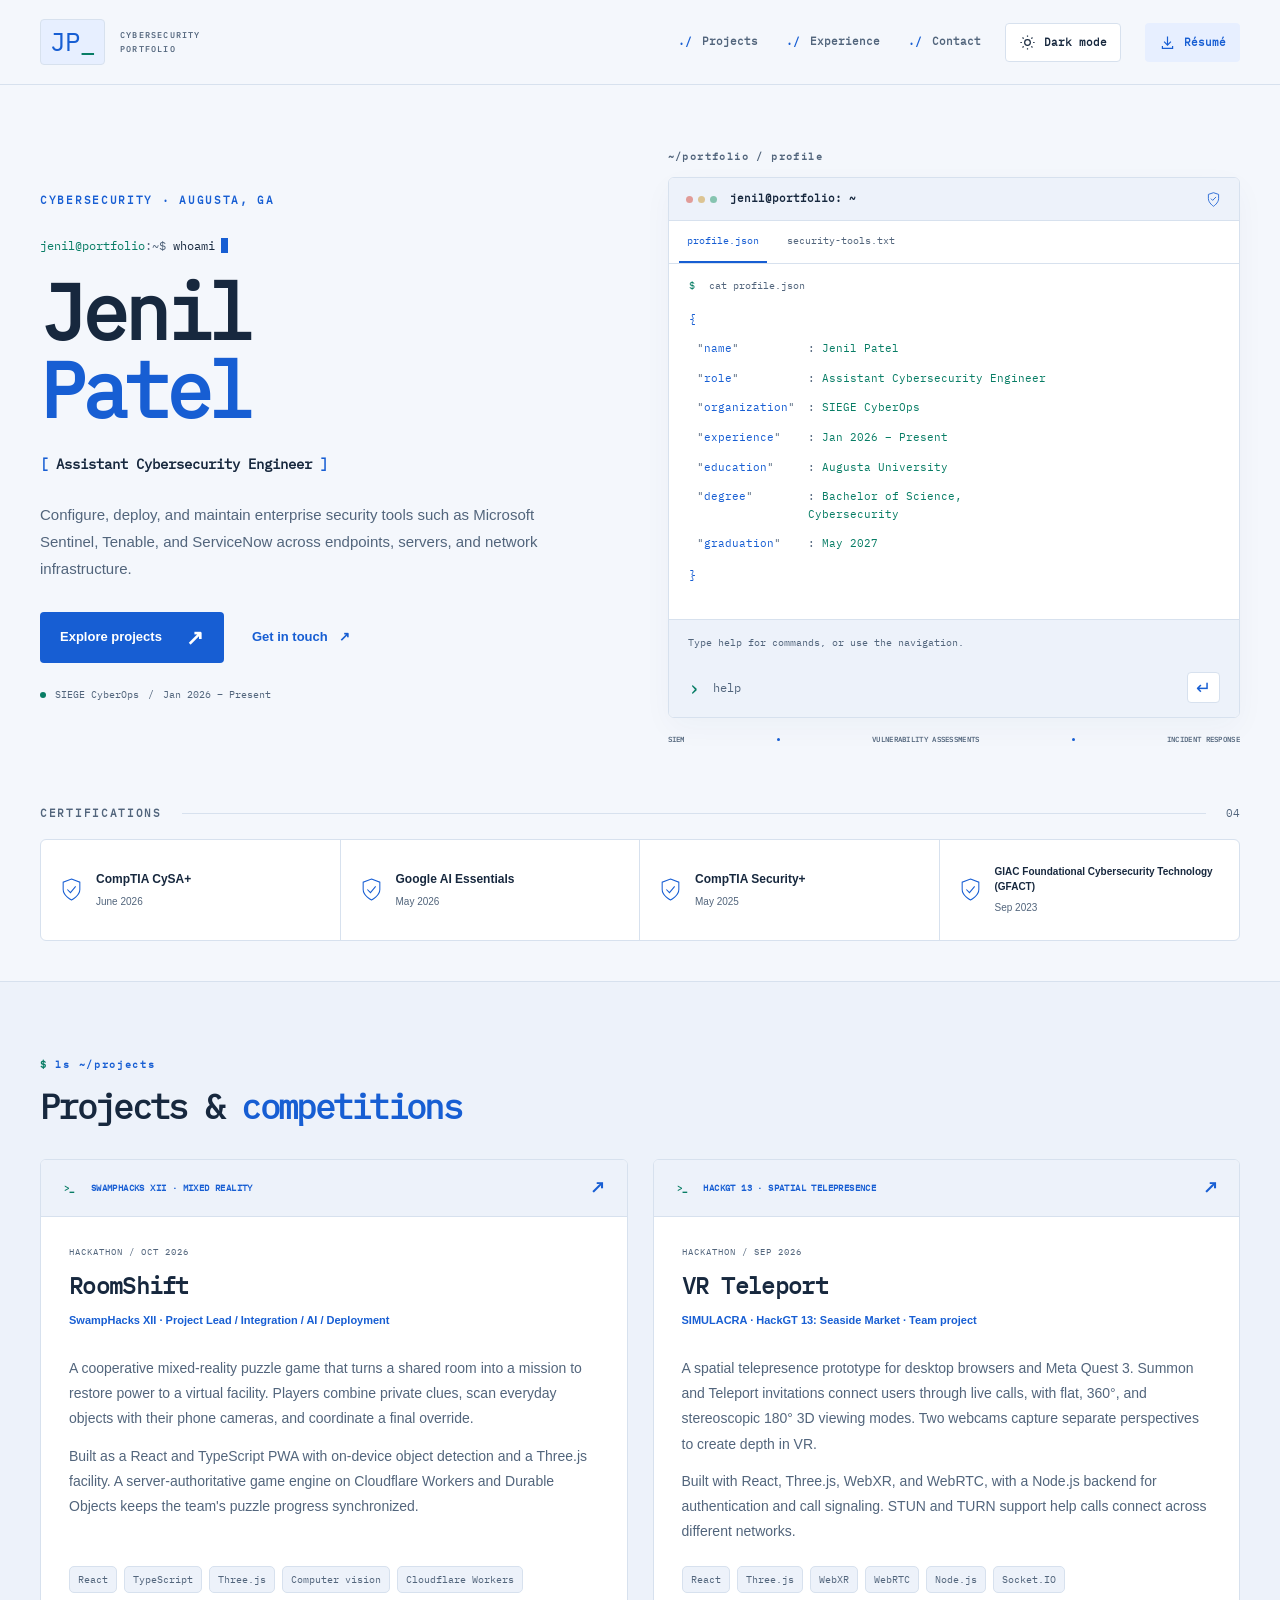
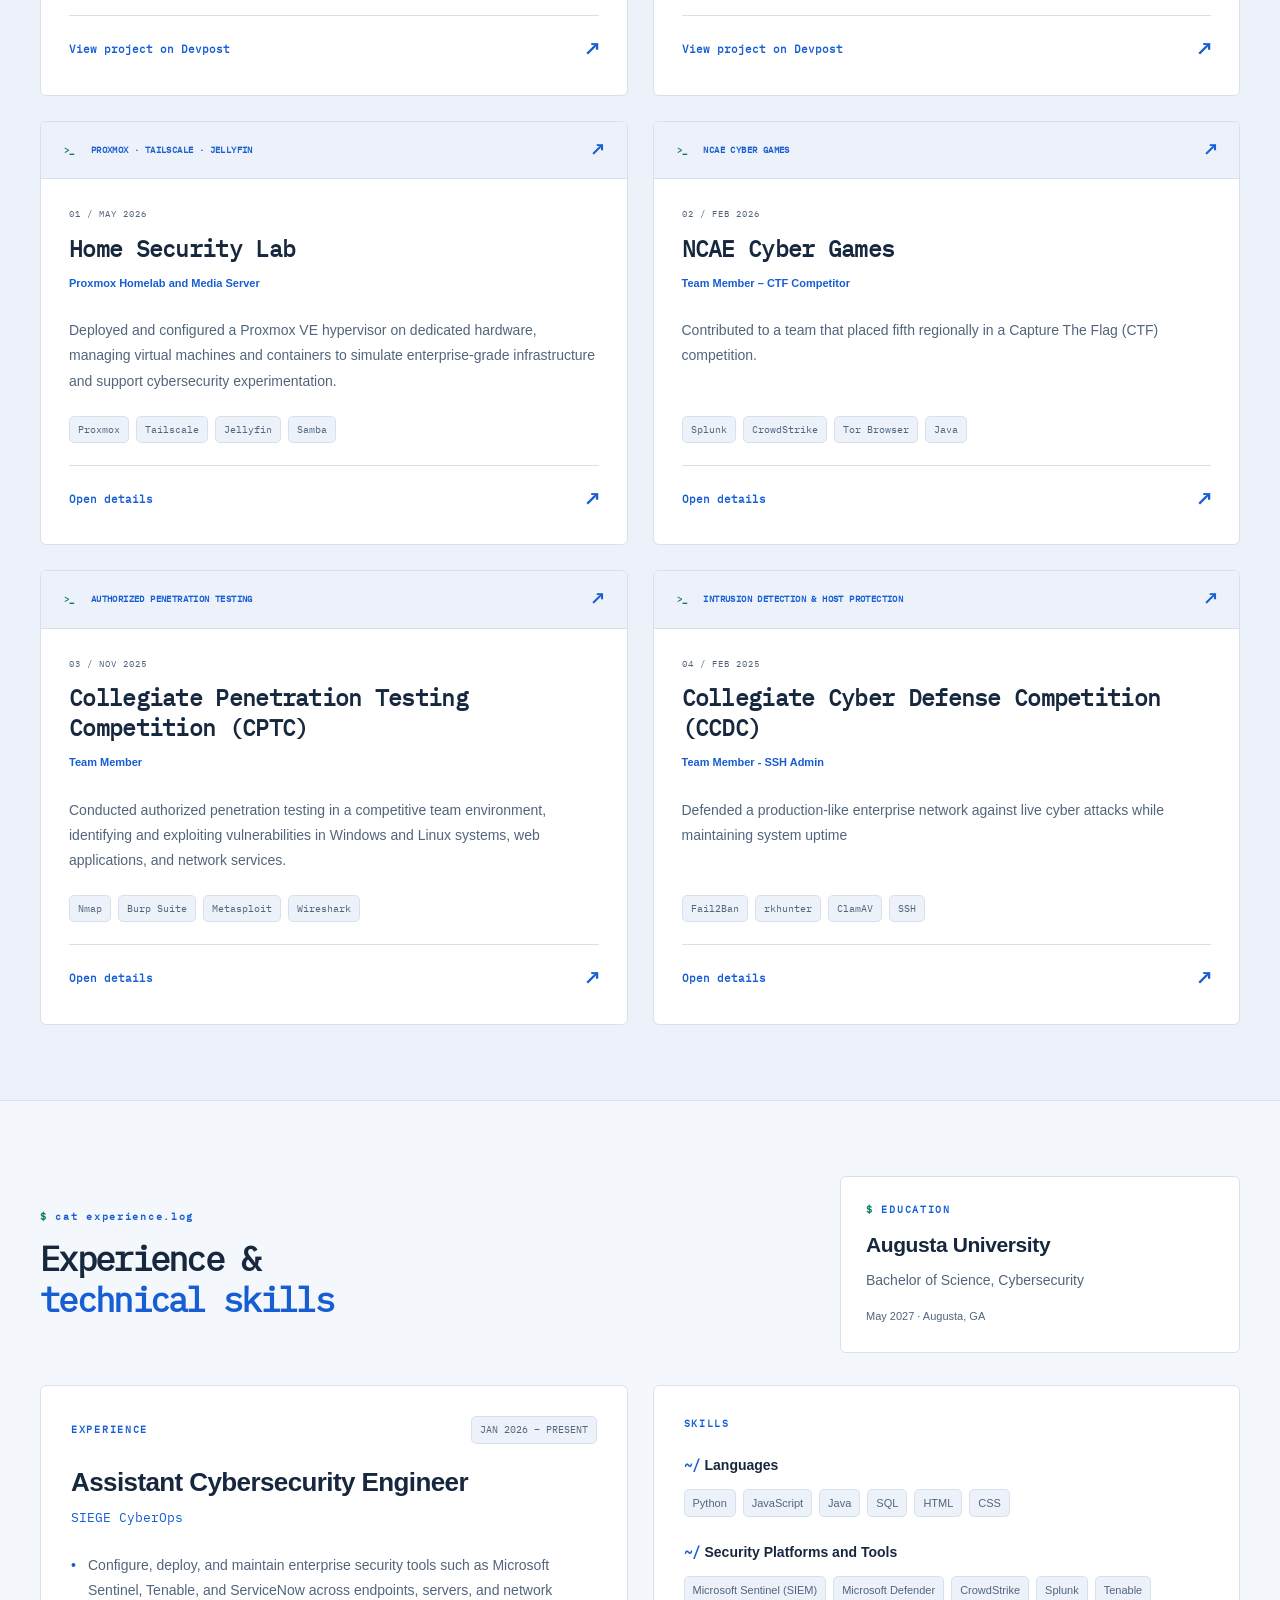
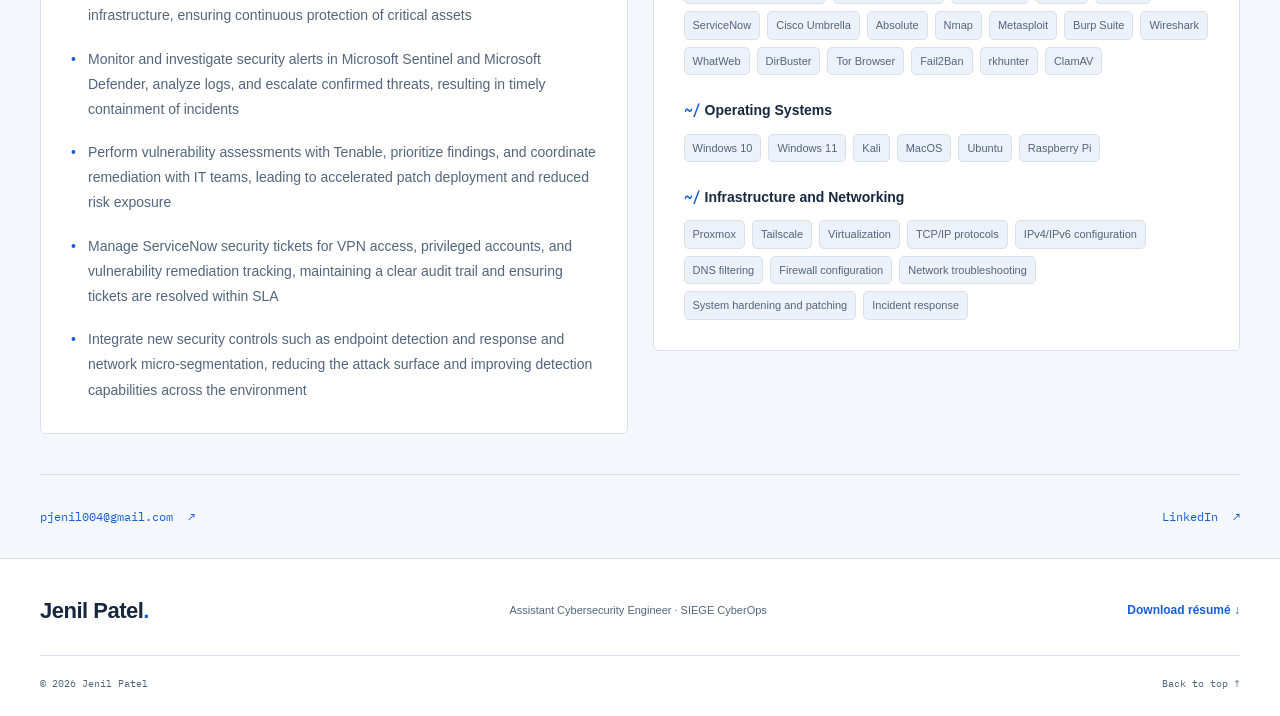
==== commit 428a3012: "Add terminal interface, working commands, and accessible scroll animations" ====
--- a/index.html
+++ b/index.html
@@ -10,12 +10,13 @@
   <meta property="og:type" content="website">
   <title>Jenil Patel — Assistant Cybersecurity Engineer </title>
   <link rel="icon" href="./favicon.svg" type="image/svg+xml">
-  <link rel="stylesheet" href="./styles.css">
+  <link rel="stylesheet" href="./styles.css?v=terminal-1">
   <script src="./app.js" defer></script>
   <script src="/theme.js"></script>
+  <script src="/terminal-effects.js?v=1" defer></script>
 </head>
 <body>
-<div class="ambient-grid" aria-hidden="true"></div>
+<div class="ambient-grid" aria-hidden="true"></div><div class="scroll-progress" aria-hidden="true"></div>
 <a class="skip" href="#main">Skip to content</a>
 <header class="header"><div class="shell nav-inner">
   <a class="identity" href="#home" aria-label="Jenil Patel, home"><span class="monogram">JP<span>_</span></span><span class="identity-label">CYBERSECURITY<br>PORTFOLIO</span></a>
@@ -27,7 +28,7 @@
   <section id="home" class="hero" aria-labelledby="hero-title">
     <div class="shell hero-grid">
       <div class="hero-copy">
-        <p class="eyebrow"><span class="prompt-mark">&gt;_</span> CYBERSECURITY · AUGUSTA, GA</p>
+        <p class="eyebrow">CYBERSECURITY · AUGUSTA, GA</p><div class="hero-command" aria-hidden="true"><span>jenil@portfolio</span>:~$ <span data-type-command>whoami</span><i class="typing-cursor"></i></div>
         <h1 id="hero-title">Jenil<br><span>Patel<span class="name-period">.</span></span></h1>
         <p class="hero-role"><span aria-hidden="true">[</span> Assistant Cybersecurity Engineer <span aria-hidden="true">]</span></p>
         <p class="hero-description">Configure, deploy, and maintain enterprise security tools such as Microsoft Sentinel, Tenable, and ServiceNow across endpoints, servers, and network infrastructure.</p>
@@ -35,10 +36,10 @@
         <div class="hero-note"><span class="status-dot"></span> SIEGE CyberOps <span class="note-divider">/</span> Jan 2026 – Present</div>
       </div>
       <div class="terminal-wrap">
-        <div class="terminal-label"><span class="mini-cross" aria-hidden="true">+</span><span>SECURITY &amp; SYSTEMS</span><span class="terminal-mark" aria-hidden="true">+</span></div>
+        <div class="terminal-label"><span class="mini-cross" aria-hidden="true">+</span><span>~/portfolio / profile</span><span class="terminal-mark" aria-hidden="true">+</span></div>
         <div class="terminal tech-panel">
-          <div class="terminal-chrome"><div class="window-dots" aria-hidden="true"><i></i><i></i><i></i></div><span>Professional profile</span><svg viewBox="0 0 20 20" fill="none" aria-hidden="true"><path d="m10 2 6 2v5c0 5-6 9-6 9S4 14 4 9V4l6-2Z" stroke="currentColor"/><path d="m7 9 2 2 4-4" stroke="currentColor"/></svg></div>
-          <div class="terminal-tabs" role="tablist" aria-label="Professional profile"><button id="profile-tab" type="button" role="tab" aria-selected="true" aria-controls="profile-panel" data-terminal="profile">Overview</button><button id="stack-tab" type="button" role="tab" aria-selected="false" aria-controls="stack-panel" tabindex="-1" data-terminal="stack">Security tools</button></div>
+          <div class="terminal-chrome"><div class="window-dots" aria-hidden="true"><i></i><i></i><i></i></div><span>jenil@portfolio: ~</span><svg viewBox="0 0 20 20" fill="none" aria-hidden="true"><path d="m10 2 6 2v5c0 5-6 9-6 9S4 14 4 9V4l6-2Z" stroke="currentColor"/><path d="m7 9 2 2 4-4" stroke="currentColor"/></svg></div>
+          <div class="terminal-tabs" role="tablist" aria-label="Professional profile"><button id="profile-tab" type="button" role="tab" aria-selected="true" aria-controls="profile-panel" data-terminal="profile">profile.json</button><button id="stack-tab" type="button" role="tab" aria-selected="false" aria-controls="stack-panel" tabindex="-1" data-terminal="stack">security-tools.txt</button></div>
           <div id="profile-panel" class="terminal-content" role="tabpanel" aria-labelledby="profile-tab" tabindex="0">
             <div class="terminal-command"><span>$</span> cat profile.json</div>
             <div class="json-brace" aria-hidden="true">{</div>
@@ -49,7 +50,7 @@
             <div class="terminal-command"><span>$</span> cat security-tools.txt</div>
             <ul class="terminal-stack"><li>Microsoft Sentinel (SIEM)</li><li>Microsoft Defender</li><li>CrowdStrike</li><li>Splunk</li><li>Tenable</li><li>ServiceNow</li><li>Cisco Umbrella</li><li>Absolute</li></ul>
           </div>
-          <div class="terminal-footer"><span><span aria-hidden="true">&gt;</span> Assistant Cybersecurity Engineer</span><span class="terminal-cursor" aria-hidden="true"></span></div>
+          <div class="terminal-console"><p id="command-output" class="command-output" role="status" aria-live="polite">Type help for commands, or use the navigation.</p><form class="command-form" aria-label="Portfolio terminal"><label for="terminal-input"><span aria-hidden="true">›</span><span class="sr-only">Terminal command</span></label><input id="terminal-input" name="command" type="text" placeholder="help" autocomplete="off" autocapitalize="off" spellcheck="false" aria-describedby="command-output"><button type="submit" aria-label="Run command">↵</button></form></div>
         </div>
         <div class="terminal-caption"><span>SIEM</span><i aria-hidden="true"></i><span>VULNERABILITY ASSESSMENTS</span><i aria-hidden="true"></i><span>INCIDENT RESPONSE</span></div>
       </div>
@@ -58,7 +59,7 @@
     <div class="shell credentials" aria-label="Certifications"><div class="credential"><svg viewBox="0 0 24 24" fill="none" aria-hidden="true"><path d="m12 2 8 3v7c0 6-8 10-8 10S4 18 4 12V5l8-3Z" stroke="currentColor"/><path d="m8 12 3 3 5-6" stroke="currentColor"/></svg><div><strong>CompTIA CySA+</strong><span>June 2026</span></div></div><div class="credential"><svg viewBox="0 0 24 24" fill="none" aria-hidden="true"><path d="m12 2 8 3v7c0 6-8 10-8 10S4 18 4 12V5l8-3Z" stroke="currentColor"/><path d="m8 12 3 3 5-6" stroke="currentColor"/></svg><div><strong>Google AI Essentials</strong><span>May 2026</span></div></div><div class="credential"><svg viewBox="0 0 24 24" fill="none" aria-hidden="true"><path d="m12 2 8 3v7c0 6-8 10-8 10S4 18 4 12V5l8-3Z" stroke="currentColor"/><path d="m8 12 3 3 5-6" stroke="currentColor"/></svg><div><strong>CompTIA Security+</strong><span>May 2025</span></div></div><div class="credential"><svg viewBox="0 0 24 24" fill="none" aria-hidden="true"><path d="m12 2 8 3v7c0 6-8 10-8 10S4 18 4 12V5l8-3Z" stroke="currentColor"/><path d="m8 12 3 3 5-6" stroke="currentColor"/></svg><div><strong>GIAC Foundational Cybersecurity Technology (GFACT)</strong><span>Sep 2023</span></div></div></div>
   </section>
   <section id="work" class="work-section" aria-labelledby="work-title"><div class="shell">
-    <div class="section-heading"><div><p class="eyebrow"><span class="section-index">01</span>SELECTED WORK</p><h2 id="work-title">Projects &amp; <em>competitions</em><span class="heading-dot">.</span></h2></div></div>
+    <div class="section-heading"><div><p class="eyebrow"><span class="section-index">01</span>ls ~/projects</p><h2 id="work-title">Projects &amp; <em>competitions</em><span class="heading-dot">.</span></h2></div></div>
     <div class="project-grid"><article class="project">
 <div class="project-visual tools-visual" aria-hidden="true"><div class="visual-top"><span>SWAMPHACKS XII · MIXED REALITY</span><span>↗</span></div><div class="visual-tool-grid"><span>Private clues</span><span>Object detection</span><span>Multiplayer</span><span>Three.js</span></div></div>
 <div class="project-body"><div class="project-category">HACKATHON / OCT 2026</div><h3>RoomShift</h3><p class="project-role">SwampHacks XII · Project Lead / Integration / AI / Deployment</p>
@@ -82,7 +83,7 @@
     </article><article class="project"><div class="project-visual infra-visual" aria-hidden="true"><div class="visual-top"><span>PROXMOX · TAILSCALE · JELLYFIN</span><span>↗</span></div><div class="infra-diagram"><div class="network-node remote"><svg viewBox="0 0 24 24"><rect x="4" y="4" width="16" height="12" rx="2"/><path d="M2 20h20"/></svg></div><div class="network-connector"><span></span></div><div class="server-stack"><div><i></i><i></i><span></span></div><div><i></i><i></i><span></span></div><div><i></i><i></i><span></span></div></div><div class="network-connector"><span></span></div><div class="network-node"><svg viewBox="0 0 24 24"><path d="m9 6 9 6-9 6V6Z"/></svg></div></div><div class="infra-labels"><span>REMOTE ACCESS</span><span>HOME LAB</span><span>MEDIA</span></div></div><div class="project-body"><div class="project-category">01 / MAY 2026</div><h3>Home Security Lab</h3><p class="project-role">Proxmox Homelab and Media Server</p><p>Deployed and configured a Proxmox VE hypervisor on dedicated hardware, managing virtual machines and containers to simulate enterprise-grade infrastructure and support cybersecurity experimentation.</p><div class="tags"><span>Proxmox</span><span>Tailscale</span><span>Jellyfin</span><span>Samba</span></div><button class="project-link" data-project="homelab">Open details <span aria-hidden="true">↗</span></button></div></article><article class="project"><div class="project-visual analysis-visual" aria-hidden="true"><div class="visual-top"><span>NCAE CYBER GAMES</span><span>↗</span></div><div class="log-visual"><div class="log-row"><span>Splunk</span><i style="--w:75%"></i><b>·</b></div><div class="log-row"><span>CrowdStrike</span><i style="--w:48%"></i><b>·</b></div><div class="log-row log-highlight"><span>Tor Browser</span><i style="--w:86%"></i><b>↗</b></div><div class="log-row"><span>Java</span><i style="--w:60%"></i><b>·</b></div></div><div class="visual-caption">TEAM MEMBER – CTF COMPETITOR</div></div><div class="project-body"><div class="project-category">02 / FEB 2026</div><h3>NCAE Cyber Games</h3><p class="project-role">Team Member – CTF Competitor</p><p>Contributed to a team that placed fifth regionally in a Capture The Flag (CTF) competition.</p><div class="tags"><span>Splunk</span><span>CrowdStrike</span><span>Tor Browser</span><span>Java</span></div><button class="project-link" data-project="ncae">Open details <span aria-hidden="true">↗</span></button></div></article><article class="project"><div class="project-visual tools-visual " aria-hidden="true"><div class="visual-top"><span>AUTHORIZED PENETRATION TESTING</span><span>↗</span></div><div class="visual-tool-grid"><span>Nmap</span><span>Burp Suite</span><span>Metasploit</span><span>Wireshark</span></div></div><div class="project-body"><div class="project-category">03 / NOV 2025</div><h3>Collegiate Penetration Testing Competition (CPTC)</h3><p class="project-role">Team Member</p><p>Conducted authorized penetration testing in a competitive team environment, identifying and exploiting vulnerabilities in Windows and Linux systems, web applications, and network services.</p><div class="tags"><span>Nmap</span><span>Burp Suite</span><span>Metasploit</span><span>Wireshark</span></div><button class="project-link" data-project="cptc">Open details <span aria-hidden="true">↗</span></button></div></article><article class="project"><div class="project-visual tools-visual defense-visual" aria-hidden="true"><div class="visual-top"><span>INTRUSION DETECTION &amp; HOST PROTECTION</span><span>↗</span></div><div class="visual-tool-grid"><span>Fail2Ban</span><span>rkhunter</span><span>ClamAV</span><span>SSH Admin</span></div></div><div class="project-body"><div class="project-category">04 / FEB 2025</div><h3>Collegiate Cyber Defense Competition (CCDC)</h3><p class="project-role">Team Member - SSH Admin</p><p>Defended a production-like enterprise network against live cyber attacks while maintaining system uptime</p><div class="tags"><span>Fail2Ban</span><span>rkhunter</span><span>ClamAV</span><span>SSH</span></div><button class="project-link" data-project="ccdc">Open details <span aria-hidden="true">↗</span></button></div></article></div>
   </div></section>
   <section id="about" class="about-section" aria-labelledby="about-title"><div class="shell">
-    <div class="section-heading"><div><p class="eyebrow"><span class="section-index">02</span>BACKGROUND &amp; EXPERTISE</p><h2 id="about-title">Experience &amp;<br><em>technical skills</em><span class="heading-dot">.</span></h2></div><div class="education tech-panel"><p class="eyebrow">EDUCATION</p><h3>Augusta University</h3><p>Bachelor of Science, Cybersecurity</p><span>May 2027 · Augusta, GA</span></div></div>
+    <div class="section-heading"><div><p class="eyebrow"><span class="section-index">02</span>cat experience.log</p><h2 id="about-title">Experience &amp;<br><em>technical skills</em><span class="heading-dot">.</span></h2></div><div class="education tech-panel"><p class="eyebrow">EDUCATION</p><h3>Augusta University</h3><p>Bachelor of Science, Cybersecurity</p><span>May 2027 · Augusta, GA</span></div></div>
     <div class="experience-grid">
       <div class="soc-experience tech-panel"><div class="experience-heading"><span class="eyebrow">EXPERIENCE</span><span class="date-tag">JAN 2026 – PRESENT</span></div><h3>Assistant Cybersecurity Engineer</h3><p class="organization">SIEGE CyberOps</p><ul class="experience-bullets"><li>Configure, deploy, and maintain enterprise security tools such as Microsoft Sentinel, Tenable, and ServiceNow across endpoints, servers, and network infrastructure, ensuring continuous protection of critical assets</li><li>Monitor and investigate security alerts in Microsoft Sentinel and Microsoft Defender, analyze logs, and escalate confirmed threats, resulting in timely containment of incidents</li><li>Perform vulnerability assessments with Tenable, prioritize findings, and coordinate remediation with IT teams, leading to accelerated patch deployment and reduced risk exposure</li><li>Manage ServiceNow security tickets for VPN access, privileged accounts, and vulnerability remediation tracking, maintaining a clear audit trail and ensuring tickets are resolved within SLA</li><li>Integrate new security controls such as endpoint detection and response and network micro-segmentation, reducing the attack surface and improving detection capabilities across the environment</li></ul></div>
       <div class="skills tech-panel"><p class="eyebrow">SKILLS</p><div class="skill-group"><h3>Languages</h3><div class="tool-grid"><span>Python</span><span>JavaScript</span><span>Java</span><span>SQL</span><span>HTML</span><span>CSS</span></div></div><div class="skill-group"><h3>Security Platforms and Tools</h3><div class="tool-grid"><span>Microsoft Sentinel (SIEM)</span><span>Microsoft Defender</span><span>CrowdStrike</span><span>Splunk</span><span>Tenable</span><span>ServiceNow</span><span>Cisco Umbrella</span><span>Absolute</span><span>Nmap</span><span>Metasploit</span><span>Burp Suite</span><span>Wireshark</span><span>WhatWeb</span><span>DirBuster</span><span>Tor Browser</span><span>Fail2Ban</span><span>rkhunter</span><span>ClamAV</span></div></div><div class="skill-group"><h3>Operating Systems</h3><div class="tool-grid"><span>Windows 10</span><span>Windows 11</span><span>Kali</span><span>MacOS</span><span>Ubuntu</span><span>Raspberry Pi</span></div></div><div class="skill-group"><h3>Infrastructure and Networking</h3><div class="tool-grid"><span>Proxmox</span><span>Tailscale</span><span>Virtualization</span><span>TCP/IP protocols</span><span>IPv4/IPv6 configuration</span><span>DNS filtering</span><span>Firewall configuration</span><span>Network troubleshooting</span><span>System hardening and patching</span><span>Incident response</span></div></div></div>
--- a/styles.css
+++ b/styles.css
@@ -16,3 +16,30 @@
 @media(max-width:800px){.hero-grid{grid-template-columns:1fr;padding-top:45px;gap:38px}.hero-copy{max-width:600px}.terminal-wrap{max-width:600px;width:100%}.hero h1{font-size:80px}.terminal-content{min-height:0;padding-block:12px}.profile-data>div{grid-template-columns:120px 1fr}.credentials{grid-template-columns:repeat(2,minmax(0,1fr))}.credential:nth-child(2){border-right:0}.credential:nth-child(-n+2){border-bottom:1px solid var(--line)}.credential{padding:22px}.credential:last-child strong{font-size:11px}.experience-grid{grid-template-columns:1fr}.section-heading h2{font-size:33px}.project-body{padding:24px}.project h3{font-size:23px}.theme-toggle span{display:none}.theme-toggle{width:39px;height:39px;padding:0}.nav-inner{gap:14px}}
 @media(max-width:600px){.shell{width:calc(100% - 36px)}.nav-inner{min-height:74px;gap:10px}nav{gap:14px}nav a{font-size:11px}nav a[href$='#contact']{display:none}.monogram{font-size:22px;padding:1px 7px}.brief-link{font-size:11px;padding:10px}.brief-link svg{display:none}.theme-toggle{width:35px;height:37px}.hero h1{font-size:70px;letter-spacing:-3px}.hero .eyebrow{font-size:9px;letter-spacing:1.3px}.hero-role{font-size:15px}.hero-description{font-size:15px}.hero-actions{gap:22px}.primary-button{font-size:12px;padding:14px 17px;gap:20px}.secondary-link{font-size:12px}.terminal-caption{font-size:7px}.profile-data>div{grid-template-columns:90px 1fr}.credential{padding:18px 12px;gap:9px}.credential strong{font-size:11px}.credential:last-child strong{font-size:10px}.credential>svg{width:21px}.work-section{padding:50px 0}.project-grid{grid-template-columns:1fr}.project-visual{padding:17px 24px}.visual-top{font-size:9px}.section-heading{display:block}.section-heading h2,.resume-page .section-heading h1{font-size:32px}.education{max-width:none;margin-top:25px}.about-section{padding-top:50px}.soc-experience,.skills{padding:25px}.contact-strip{font-size:13px;gap:20px}.contact-strip a:first-child{flex-basis:100%}.footer-inner{flex-wrap:wrap}.footer-inner>p{order:3;flex-basis:100%;margin:0}.footer-inner>a:last-child{margin-left:auto}.resume-section{padding:45px 0}.resume-section .section-heading{align-items:flex-start;flex-direction:column}.resume-paper{padding:26px 20px;font-size:14px}.resume-entry{display:block}.resume-entry>span{display:block;margin-top:3px}.resume-contact{overflow-wrap:anywhere}.dialog-content{padding:45px 25px 25px}}
 @media(prefers-reduced-motion:reduce){html{scroll-behavior:auto}*,*::before,*::after{animation:none!important;transition:none!important}}
+
+/* Terminal interface and scroll motion */
+@font-face{font-family:'Portfolio Mono';src:url('/fonts/plex-mono-regular.ttf') format('truetype');font-weight:400;font-style:normal;font-display:swap}
+:root{--code:'Portfolio Mono','SFMono-Regular',Consolas,monospace}
+body{background-image:radial-gradient(var(--line) .65px,transparent .65px);background-size:24px 24px}
+.header,footer,.work-section,.about-section{background-image:none}
+.monogram,.identity-label,nav,.brief-link,.theme-toggle,.eyebrow,.hero-command,.hero h1,.hero-role,.terminal-wrap,.cert-count,.project-category,.project-link,.visual-top,.tags,.date-tag,.organization,.footer-bottom{font-family:var(--code)}
+.monogram{border-radius:4px;font-weight:400}.monogram>span{display:inline;color:var(--green)}
+.header{border-bottom-color:var(--line)}.scroll-progress{position:fixed;top:0;left:0;z-index:50;width:100%;height:3px;background:var(--accent);transform:scaleX(0);transform-origin:left;pointer-events:none}
+nav a{font-size:11px}nav a::before{content:'./';color:var(--accent);margin-right:3px}.brief-link,.theme-toggle{font-size:11px;border-radius:4px}
+.hero-grid{gap:55px;padding-top:64px}.hero-command{margin-top:24px;font-size:12px;color:var(--muted);height:24px;display:flex;align-items:center;white-space:pre}.hero-command>span:first-child{color:var(--green)}.hero-command [data-type-command]{color:var(--text)}
+.typing-cursor{display:inline-block;width:7px;height:15px;background:var(--accent);margin-left:6px;animation:cursor-pulse 1.15s steps(1,end) infinite}
+@keyframes cursor-pulse{0%,48%{opacity:1}49%,100%{opacity:0}}
+.hero h1{font-size:clamp(58px,6vw,82px);letter-spacing:-4px;margin-top:15px;font-weight:700}.hero-role{font-size:14px;line-height:1.7}.hero-role>span{display:inline;color:var(--accent)}.hero-description{font-size:15px}
+.primary-button{border-radius:4px}.hero-note{font-family:var(--code);font-size:10px}
+.terminal-label{font-size:10px;color:var(--muted)}.terminal{border:1px solid var(--line);border-radius:8px;box-shadow:var(--shadow)}.terminal-chrome{height:43px;font-size:11px;padding:0 17px;gap:13px}.terminal-chrome>svg{width:17px;height:17px}.window-dots{display:flex;gap:5px}.window-dots i{width:7px;height:7px;border-radius:50%;background:var(--muted);opacity:.65}.window-dots i:first-child{background:#dc6f65}.window-dots i:nth-child(2){background:#d5ad5c}.window-dots i:nth-child(3){background:#50ad89}
+.terminal-tabs{padding:0 10px}.terminal-tabs button{font-family:var(--code);font-size:10px;padding:12px 8px}.terminal-content{padding:14px 20px;min-height:355px}.terminal-command{display:block;color:var(--muted);font-size:10px;margin-bottom:15px}.terminal-command>span{color:var(--green);margin-right:8px}.json-brace{display:block;color:var(--accent);font-size:12px}.profile-data{font-size:11px;margin:6px 0 6px 8px}.profile-data>div{padding:6px 0;border:0;grid-template-columns:102px 1fr;gap:9px}.profile-data dt{text-transform:none;color:var(--accent)}.profile-data dt::before,.profile-data dt::after{content:'"';color:var(--muted)}.profile-data dd{color:var(--green)}.profile-data dd::before{content:': ';color:var(--muted)}.terminal-stack{font-size:11px}
+.terminal-console{border-top:1px solid var(--line);padding:14px 19px;background:var(--soft)}.command-output{font-family:var(--code);font-size:10px;color:var(--muted);min-height:30px;margin:0 0 8px;line-height:1.7}.command-form{display:flex;align-items:center;gap:10px}.command-form label{color:var(--green);font-size:20px;line-height:1}.command-form input{width:100%;min-width:0;border:0;background:transparent;color:var(--text);font:12px var(--code);padding:8px 3px;border-radius:2px}.command-form input::placeholder{color:var(--muted)}.command-form button{border:1px solid var(--line);border-radius:4px;background:var(--panel);color:var(--accent);font-size:18px;width:33px;flex-shrink:0;line-height:1.5}.terminal-caption{font-size:7px}
+.section-heading .eyebrow::before{content:'$ ';color:var(--green)}.section-heading h2,.resume-page .section-heading h1{font-family:var(--code);font-size:34px;letter-spacing:-1.7px}.project{border-radius:6px;transition:transform .3s,border-color .3s,box-shadow .3s}.project:hover{transform:translateY(-5px);box-shadow:var(--shadow)}.project-visual{padding:13px 23px;background:var(--soft)}.visual-top{font-size:9px;letter-spacing:.4px}.visual-top::before{content:'>_';color:var(--green);margin-right:4px}.visual-top>span:first-child{margin-right:auto}.project h3{font-family:var(--code);font-size:23px;letter-spacing:-.7px}.project-category{font-size:9px}.project-link{font-size:11px}.tags>span{font-size:10px}.tech-panel,.credentials{border-radius:6px}.skill-group h3::before{content:'~/';color:var(--accent);font-family:var(--code);margin-right:5px}.contact-strip{font-family:var(--code);font-size:12px}.resume-paper{background:var(--panel)}
+.scroll-reveal{opacity:0;transform:translateY(30px);transition:opacity .65s ease var(--reveal-delay,0ms),transform .65s cubic-bezier(.2,.7,.2,1) var(--reveal-delay,0ms)}
+.scroll-reveal.is-visible,.scroll-reveal:focus-within{opacity:1;transform:translateY(0)}
+.project.scroll-reveal.is-visible:hover{transform:translateY(-5px)}
+.sr-only{position:absolute;width:1px;height:1px;padding:0;margin:-1px;overflow:hidden;clip:rect(0,0,0,0);white-space:nowrap;border:0}
+@media(max-width:1050px){.hero-grid{gap:30px}.hero-role{font-size:12px}.profile-data{font-size:10px}.profile-data>div{grid-template-columns:92px 1fr;gap:6px}.terminal-content{padding-inline:16px}}
+@media(max-width:800px){.hero-grid{gap:38px}.hero-role{font-size:14px}.profile-data{font-size:12px}.profile-data>div{grid-template-columns:120px 1fr}.terminal-content{min-height:0}.terminal-caption{font-size:8px}.section-heading h2{font-size:30px}}
+@media(max-width:600px){nav a{font-size:10px}nav a::before{display:none}.hero-grid{padding-top:40px}.hero h1{font-size:63px;letter-spacing:-3px}.hero-role{font-size:12px}.hero-command{font-size:10px}.hero-note{font-size:9px}.profile-data{font-size:10px}.profile-data>div{grid-template-columns:95px 1fr;gap:5px}.terminal-tabs button{font-size:9px}.terminal-caption{font-size:6px}.section-heading h2,.resume-page .section-heading h1{font-size:28px;letter-spacing:-1px}.project h3{font-size:22px}.visual-top{font-size:8px}.contact-strip{font-size:11px}.brief-link{font-size:10px}.resume-paper{padding:26px 20px}}
+@media(prefers-reduced-motion:reduce){.typing-cursor{animation:none}.scroll-reveal{opacity:1;transform:none;transition:none}.project:hover,.project.scroll-reveal.is-visible:hover{transform:none}}
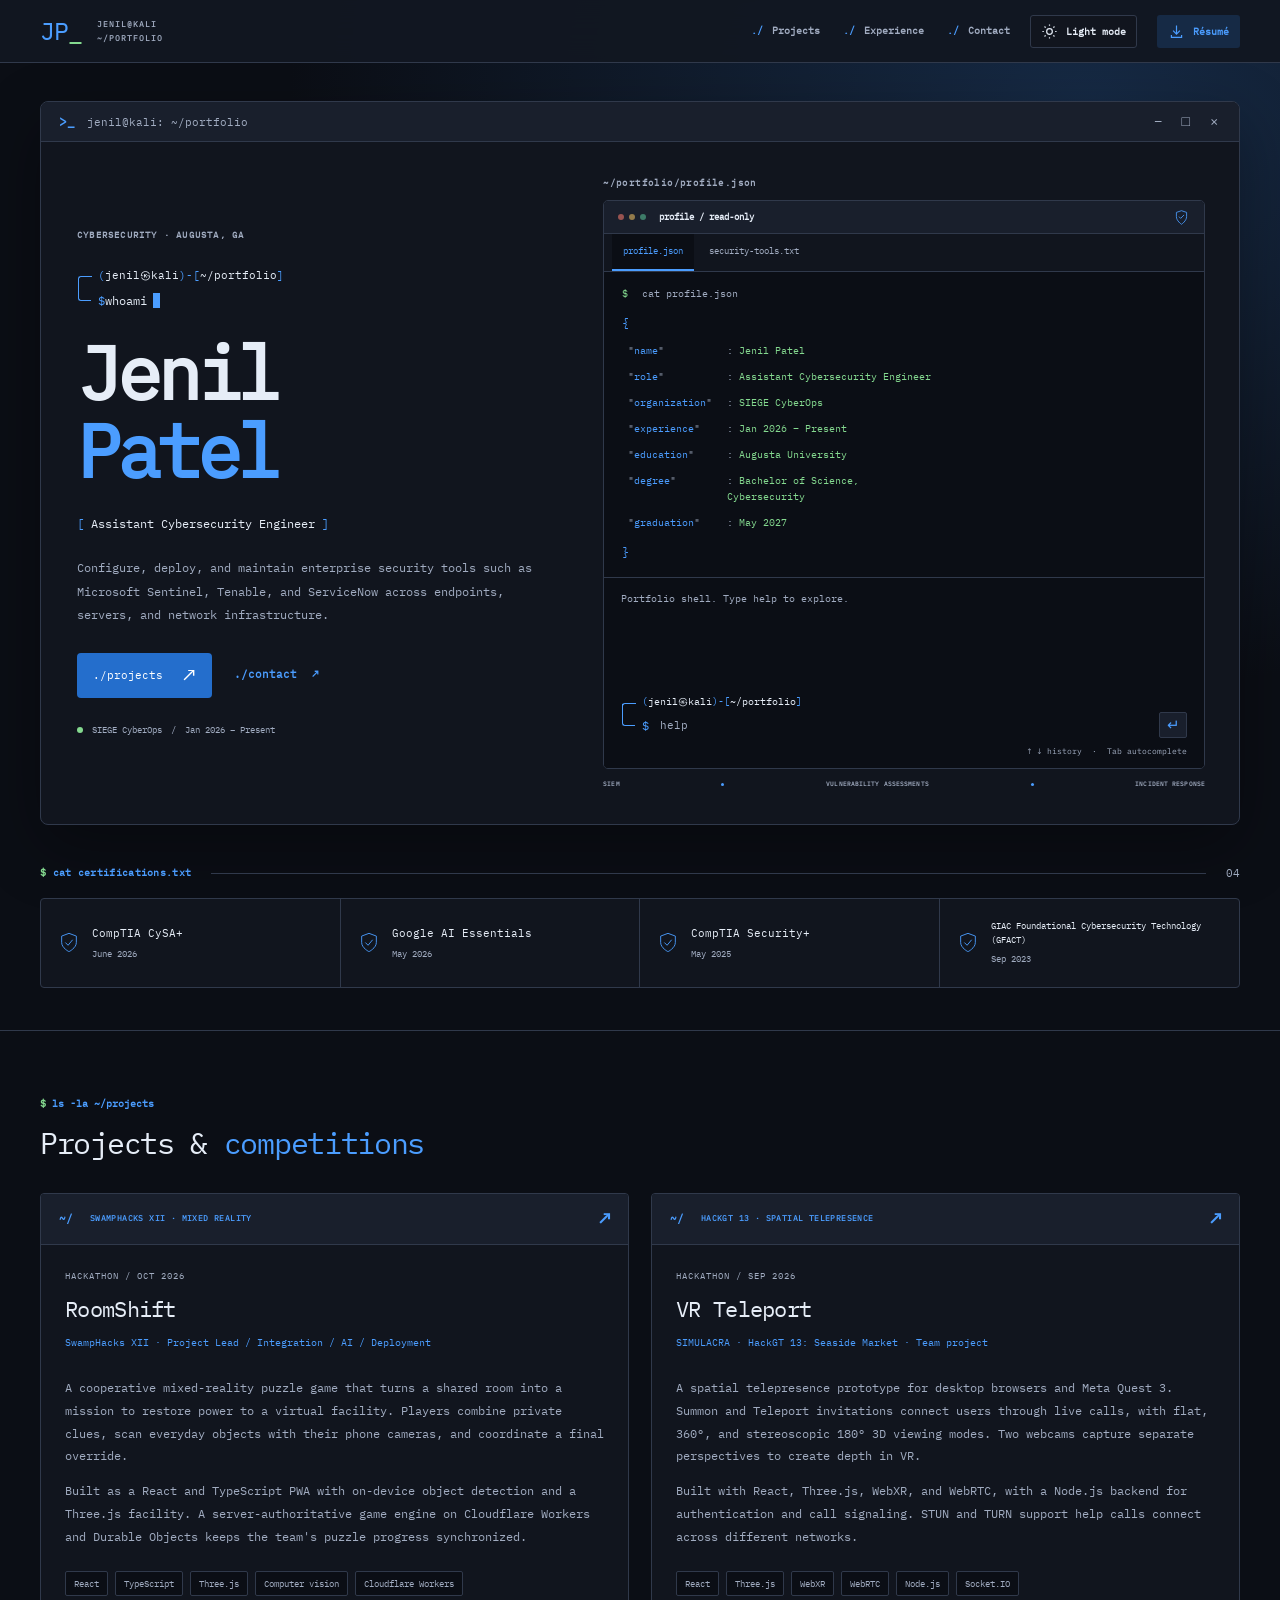
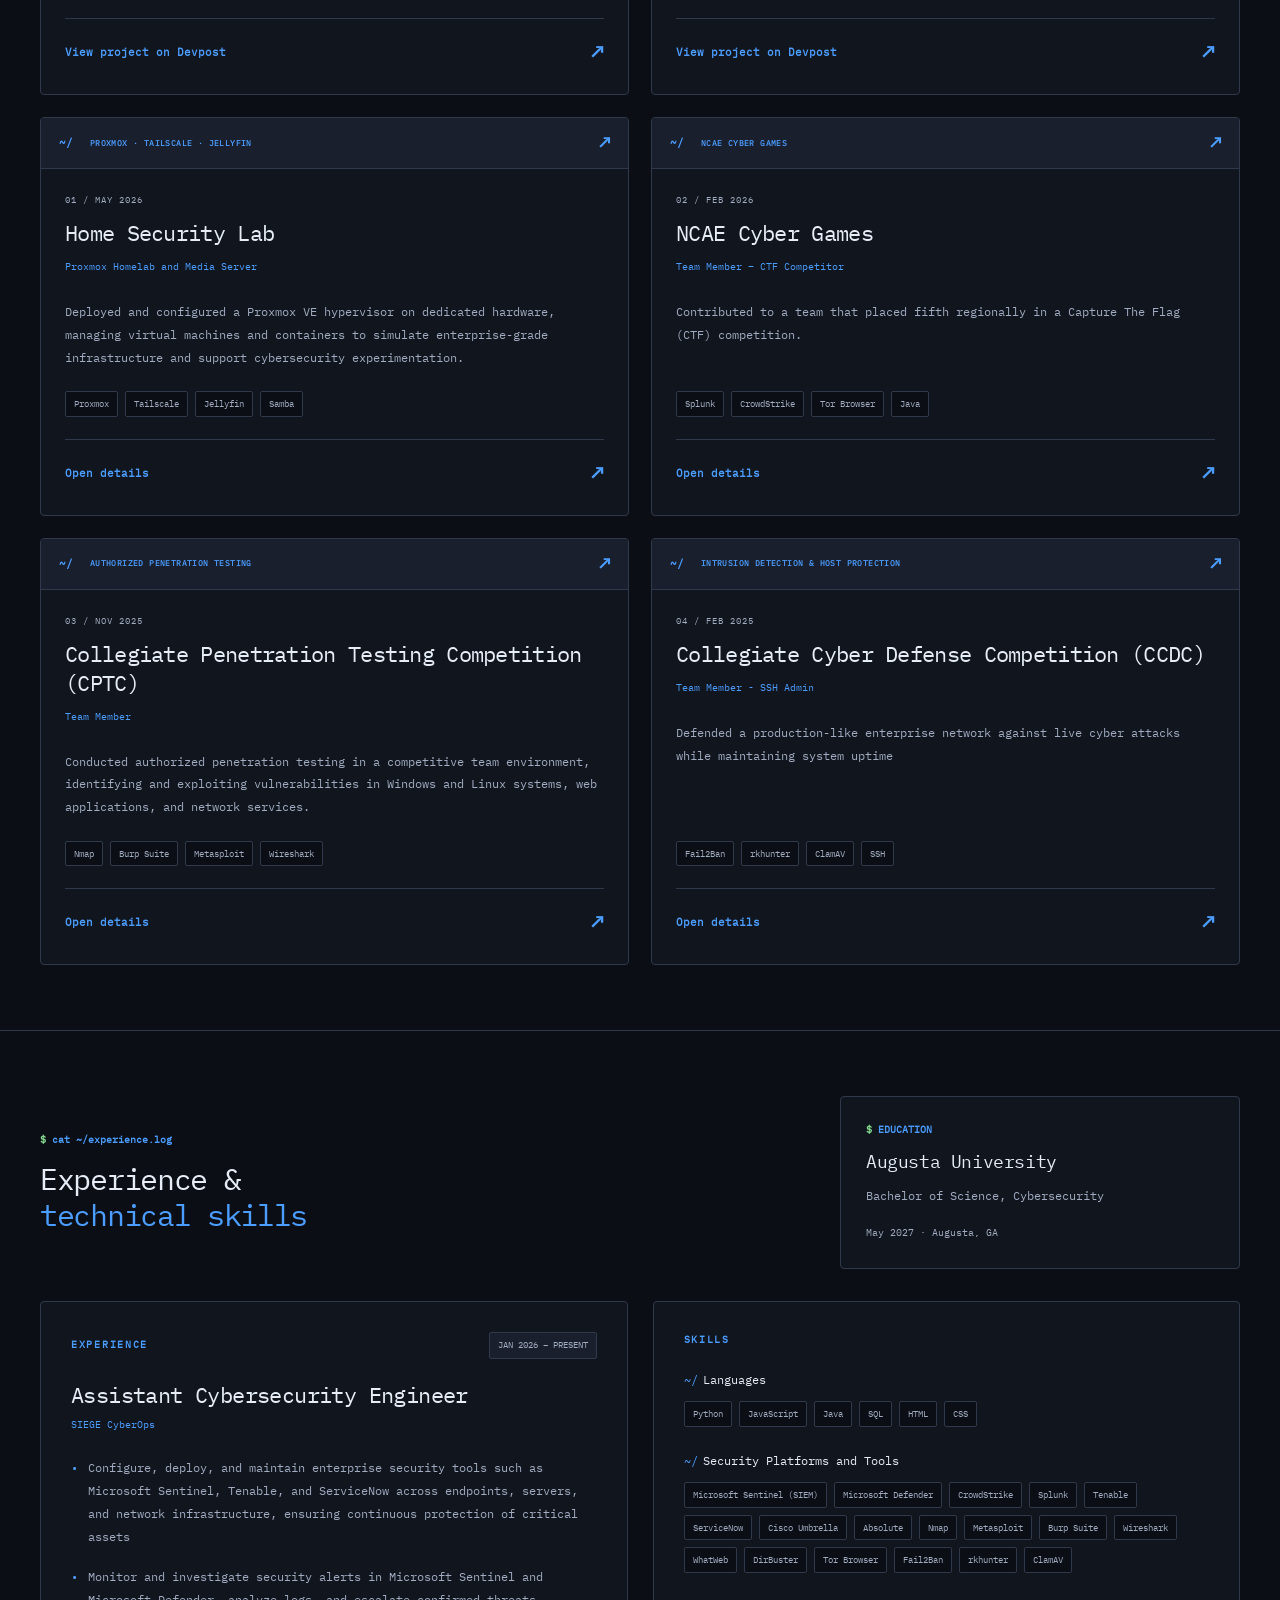
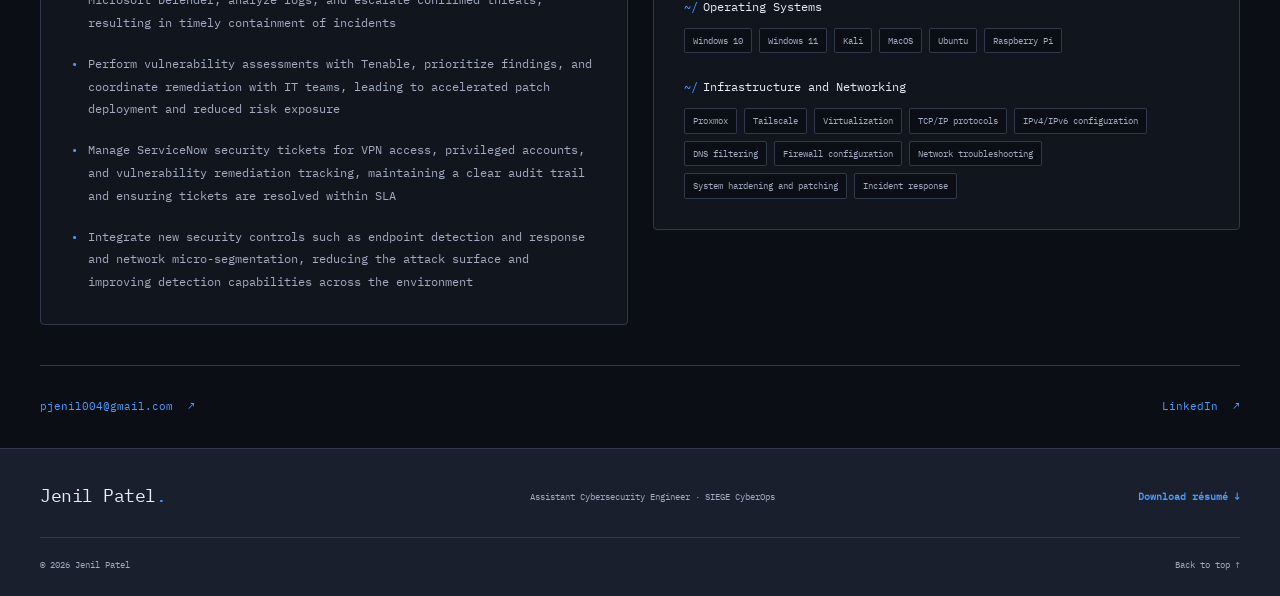
==== commit 0eabf307: "Create Kali-inspired terminal layout with command history and completion" ====
--- a/index.html
+++ b/index.html
@@ -1,44 +1,44 @@
 <!doctype html>
-<html lang="en">
+<html lang="en" data-theme="dark">
 <head>
   <meta charset="UTF-8">
   <meta name="viewport" content="width=device-width, initial-scale=1">
-  <meta name="theme-color" content="#f7f7f2">
+  <meta name="theme-color" content="#0b0e15">
   <meta name="description" content="Jenil Patel — Assistant Cybersecurity Engineer at SIEGE CyberOps. Education, certifications, project and competition experience, and technical skills.">
   <meta property="og:title" content="Jenil Patel | Assistant Cybersecurity Engineer">
   <meta property="og:description" content="Assistant Cybersecurity Engineer at SIEGE CyberOps. Proxmox homelab, NCAE Cyber Games, CPTC, and CCDC experience.">
   <meta property="og:type" content="website">
   <title>Jenil Patel — Assistant Cybersecurity Engineer </title>
   <link rel="icon" href="./favicon.svg" type="image/svg+xml">
-  <link rel="stylesheet" href="./styles.css?v=terminal-1">
+  <link rel="stylesheet" href="./styles.css?v=kali-shell-1">
   <script src="./app.js" defer></script>
-  <script src="/theme.js"></script>
-  <script src="/terminal-effects.js?v=1" defer></script>
+  <script src="/theme.js?v=kali-1"></script>
+  <script src="/terminal-effects.js?v=kali-1" defer></script>
 </head>
 <body>
 <div class="ambient-grid" aria-hidden="true"></div><div class="scroll-progress" aria-hidden="true"></div>
 <a class="skip" href="#main">Skip to content</a>
 <header class="header"><div class="shell nav-inner">
-  <a class="identity" href="#home" aria-label="Jenil Patel, home"><span class="monogram">JP<span>_</span></span><span class="identity-label">CYBERSECURITY<br>PORTFOLIO</span></a>
+  <a class="identity" href="#home" aria-label="Jenil Patel, home"><span class="monogram">JP<span>_</span></span><span class="identity-label">JENIL@KALI<br>~/PORTFOLIO</span></a>
   <nav aria-label="Main navigation"><a href="#work"><span>01</span> Projects</a><a href="#about"><span>02</span> Experience</a><a href="#contact"><span>03</span> Contact</a></nav>
   <button class="theme-toggle" type="button" data-theme-toggle aria-label="Switch to dark mode" aria-pressed="false"><svg viewBox="0 0 24 24" fill="none" stroke="currentColor" stroke-width="1.7" aria-hidden="true"><circle cx="12" cy="12" r="4"/><path d="M12 2v2m0 16v2M2 12h2m16 0h2M5 5l1.5 1.5m11 11L19 19M5 19l1.5-1.5m11-11L19 5"/></svg><span>Dark mode</span></button>
   <a class="brief-link" href="/resume"><svg viewBox="0 0 20 20" fill="none" aria-hidden="true"><path d="M10 3v10m-4-4 4 4 4-4M4 14v3h12v-3" stroke="currentColor" stroke-width="1.4"/></svg><span>Résumé</span></a>
 </div></header>
 <main id="main">
   <section id="home" class="hero" aria-labelledby="hero-title">
-    <div class="shell hero-grid">
+    <div class="shell kali-window"><div class="kali-windowbar"><span class="window-icon" aria-hidden="true">&gt;_</span><span>jenil@kali: ~/portfolio</span><span class="window-actions" aria-hidden="true">−　□　×</span></div><div class="hero-grid">
       <div class="hero-copy">
-        <p class="eyebrow">CYBERSECURITY · AUGUSTA, GA</p><div class="hero-command" aria-hidden="true"><span>jenil@portfolio</span>:~$ <span data-type-command>whoami</span><i class="typing-cursor"></i></div>
+        <p class="eyebrow">CYBERSECURITY · AUGUSTA, GA</p><div class="kali-prompt" aria-hidden="true"><span>(<b>jenil㉿kali</b>)-[<span>~/portfolio</span>]</span></div><div class="hero-command" aria-hidden="true"><span class="prompt-dollar">$</span> <span data-type-command>whoami</span><i class="typing-cursor"></i></div>
         <h1 id="hero-title">Jenil<br><span>Patel<span class="name-period">.</span></span></h1>
         <p class="hero-role"><span aria-hidden="true">[</span> Assistant Cybersecurity Engineer <span aria-hidden="true">]</span></p>
         <p class="hero-description">Configure, deploy, and maintain enterprise security tools such as Microsoft Sentinel, Tenable, and ServiceNow across endpoints, servers, and network infrastructure.</p>
-        <div class="hero-actions"><a class="primary-button" href="#work">Explore projects <span aria-hidden="true">↗</span></a><a class="secondary-link" href="mailto:pjenil004@gmail.com">Get in touch <span aria-hidden="true">↗</span></a></div>
+        <div class="hero-actions"><a class="primary-button" href="#work">./projects <span aria-hidden="true">↗</span></a><a class="secondary-link" href="mailto:pjenil004@gmail.com">./contact <span aria-hidden="true">↗</span></a></div>
         <div class="hero-note"><span class="status-dot"></span> SIEGE CyberOps <span class="note-divider">/</span> Jan 2026 – Present</div>
       </div>
       <div class="terminal-wrap">
-        <div class="terminal-label"><span class="mini-cross" aria-hidden="true">+</span><span>~/portfolio / profile</span><span class="terminal-mark" aria-hidden="true">+</span></div>
+        <div class="terminal-label"><span class="mini-cross" aria-hidden="true">+</span><span>~/portfolio/profile.json</span><span class="terminal-mark" aria-hidden="true">+</span></div>
         <div class="terminal tech-panel">
-          <div class="terminal-chrome"><div class="window-dots" aria-hidden="true"><i></i><i></i><i></i></div><span>jenil@portfolio: ~</span><svg viewBox="0 0 20 20" fill="none" aria-hidden="true"><path d="m10 2 6 2v5c0 5-6 9-6 9S4 14 4 9V4l6-2Z" stroke="currentColor"/><path d="m7 9 2 2 4-4" stroke="currentColor"/></svg></div>
+          <div class="terminal-chrome"><div class="window-dots" aria-hidden="true"><i></i><i></i><i></i></div><span>profile / read-only</span><svg viewBox="0 0 20 20" fill="none" aria-hidden="true"><path d="m10 2 6 2v5c0 5-6 9-6 9S4 14 4 9V4l6-2Z" stroke="currentColor"/><path d="m7 9 2 2 4-4" stroke="currentColor"/></svg></div>
           <div class="terminal-tabs" role="tablist" aria-label="Professional profile"><button id="profile-tab" type="button" role="tab" aria-selected="true" aria-controls="profile-panel" data-terminal="profile">profile.json</button><button id="stack-tab" type="button" role="tab" aria-selected="false" aria-controls="stack-panel" tabindex="-1" data-terminal="stack">security-tools.txt</button></div>
           <div id="profile-panel" class="terminal-content" role="tabpanel" aria-labelledby="profile-tab" tabindex="0">
             <div class="terminal-command"><span>$</span> cat profile.json</div>
@@ -50,16 +50,17 @@
             <div class="terminal-command"><span>$</span> cat security-tools.txt</div>
             <ul class="terminal-stack"><li>Microsoft Sentinel (SIEM)</li><li>Microsoft Defender</li><li>CrowdStrike</li><li>Splunk</li><li>Tenable</li><li>ServiceNow</li><li>Cisco Umbrella</li><li>Absolute</li></ul>
           </div>
-          <div class="terminal-console"><p id="command-output" class="command-output" role="status" aria-live="polite">Type help for commands, or use the navigation.</p><form class="command-form" aria-label="Portfolio terminal"><label for="terminal-input"><span aria-hidden="true">›</span><span class="sr-only">Terminal command</span></label><input id="terminal-input" name="command" type="text" placeholder="help" autocomplete="off" autocapitalize="off" spellcheck="false" aria-describedby="command-output"><button type="submit" aria-label="Run command">↵</button></form></div>
+          <div class="terminal-console"><div id="command-output" class="command-output" role="log" aria-label="Terminal output" aria-live="polite"><p>Portfolio shell. Type help to explore.</p></div><div class="kali-prompt" aria-hidden="true"><span>(<b>jenil㉿kali</b>)-[<span>~/portfolio</span>]</span></div><form class="command-form" aria-label="Portfolio terminal"><label for="terminal-input"><span aria-hidden="true">$</span><span class="sr-only">Terminal command</span></label><input id="terminal-input" name="command" type="text" maxlength="256" placeholder="help" autocomplete="off" autocapitalize="off" spellcheck="false" aria-describedby="command-output"><button type="submit" aria-label="Run command">↵</button></form><p class="shell-hint">↑ ↓ history <span>·</span> Tab autocomplete</p></div>
         </div>
         <div class="terminal-caption"><span>SIEM</span><i aria-hidden="true"></i><span>VULNERABILITY ASSESSMENTS</span><i aria-hidden="true"></i><span>INCIDENT RESPONSE</span></div>
       </div>
     </div>
-    <div class="shell cert-heading"><span class="eyebrow">CERTIFICATIONS</span><span class="cert-rule" aria-hidden="true"></span><span class="cert-count">04</span></div>
+    </div>
+    <div class="shell cert-heading"><span class="eyebrow">cat certifications.txt</span><span class="cert-rule" aria-hidden="true"></span><span class="cert-count">04</span></div>
     <div class="shell credentials" aria-label="Certifications"><div class="credential"><svg viewBox="0 0 24 24" fill="none" aria-hidden="true"><path d="m12 2 8 3v7c0 6-8 10-8 10S4 18 4 12V5l8-3Z" stroke="currentColor"/><path d="m8 12 3 3 5-6" stroke="currentColor"/></svg><div><strong>CompTIA CySA+</strong><span>June 2026</span></div></div><div class="credential"><svg viewBox="0 0 24 24" fill="none" aria-hidden="true"><path d="m12 2 8 3v7c0 6-8 10-8 10S4 18 4 12V5l8-3Z" stroke="currentColor"/><path d="m8 12 3 3 5-6" stroke="currentColor"/></svg><div><strong>Google AI Essentials</strong><span>May 2026</span></div></div><div class="credential"><svg viewBox="0 0 24 24" fill="none" aria-hidden="true"><path d="m12 2 8 3v7c0 6-8 10-8 10S4 18 4 12V5l8-3Z" stroke="currentColor"/><path d="m8 12 3 3 5-6" stroke="currentColor"/></svg><div><strong>CompTIA Security+</strong><span>May 2025</span></div></div><div class="credential"><svg viewBox="0 0 24 24" fill="none" aria-hidden="true"><path d="m12 2 8 3v7c0 6-8 10-8 10S4 18 4 12V5l8-3Z" stroke="currentColor"/><path d="m8 12 3 3 5-6" stroke="currentColor"/></svg><div><strong>GIAC Foundational Cybersecurity Technology (GFACT)</strong><span>Sep 2023</span></div></div></div>
   </section>
   <section id="work" class="work-section" aria-labelledby="work-title"><div class="shell">
-    <div class="section-heading"><div><p class="eyebrow"><span class="section-index">01</span>ls ~/projects</p><h2 id="work-title">Projects &amp; <em>competitions</em><span class="heading-dot">.</span></h2></div></div>
+    <div class="section-heading"><div><p class="eyebrow"><span class="section-index">01</span>ls -la ~/projects</p><h2 id="work-title">Projects &amp; <em>competitions</em><span class="heading-dot">.</span></h2></div></div>
     <div class="project-grid"><article class="project">
 <div class="project-visual tools-visual" aria-hidden="true"><div class="visual-top"><span>SWAMPHACKS XII · MIXED REALITY</span><span>↗</span></div><div class="visual-tool-grid"><span>Private clues</span><span>Object detection</span><span>Multiplayer</span><span>Three.js</span></div></div>
 <div class="project-body"><div class="project-category">HACKATHON / OCT 2026</div><h3>RoomShift</h3><p class="project-role">SwampHacks XII · Project Lead / Integration / AI / Deployment</p>
@@ -83,7 +84,7 @@
     </article><article class="project"><div class="project-visual infra-visual" aria-hidden="true"><div class="visual-top"><span>PROXMOX · TAILSCALE · JELLYFIN</span><span>↗</span></div><div class="infra-diagram"><div class="network-node remote"><svg viewBox="0 0 24 24"><rect x="4" y="4" width="16" height="12" rx="2"/><path d="M2 20h20"/></svg></div><div class="network-connector"><span></span></div><div class="server-stack"><div><i></i><i></i><span></span></div><div><i></i><i></i><span></span></div><div><i></i><i></i><span></span></div></div><div class="network-connector"><span></span></div><div class="network-node"><svg viewBox="0 0 24 24"><path d="m9 6 9 6-9 6V6Z"/></svg></div></div><div class="infra-labels"><span>REMOTE ACCESS</span><span>HOME LAB</span><span>MEDIA</span></div></div><div class="project-body"><div class="project-category">01 / MAY 2026</div><h3>Home Security Lab</h3><p class="project-role">Proxmox Homelab and Media Server</p><p>Deployed and configured a Proxmox VE hypervisor on dedicated hardware, managing virtual machines and containers to simulate enterprise-grade infrastructure and support cybersecurity experimentation.</p><div class="tags"><span>Proxmox</span><span>Tailscale</span><span>Jellyfin</span><span>Samba</span></div><button class="project-link" data-project="homelab">Open details <span aria-hidden="true">↗</span></button></div></article><article class="project"><div class="project-visual analysis-visual" aria-hidden="true"><div class="visual-top"><span>NCAE CYBER GAMES</span><span>↗</span></div><div class="log-visual"><div class="log-row"><span>Splunk</span><i style="--w:75%"></i><b>·</b></div><div class="log-row"><span>CrowdStrike</span><i style="--w:48%"></i><b>·</b></div><div class="log-row log-highlight"><span>Tor Browser</span><i style="--w:86%"></i><b>↗</b></div><div class="log-row"><span>Java</span><i style="--w:60%"></i><b>·</b></div></div><div class="visual-caption">TEAM MEMBER – CTF COMPETITOR</div></div><div class="project-body"><div class="project-category">02 / FEB 2026</div><h3>NCAE Cyber Games</h3><p class="project-role">Team Member – CTF Competitor</p><p>Contributed to a team that placed fifth regionally in a Capture The Flag (CTF) competition.</p><div class="tags"><span>Splunk</span><span>CrowdStrike</span><span>Tor Browser</span><span>Java</span></div><button class="project-link" data-project="ncae">Open details <span aria-hidden="true">↗</span></button></div></article><article class="project"><div class="project-visual tools-visual " aria-hidden="true"><div class="visual-top"><span>AUTHORIZED PENETRATION TESTING</span><span>↗</span></div><div class="visual-tool-grid"><span>Nmap</span><span>Burp Suite</span><span>Metasploit</span><span>Wireshark</span></div></div><div class="project-body"><div class="project-category">03 / NOV 2025</div><h3>Collegiate Penetration Testing Competition (CPTC)</h3><p class="project-role">Team Member</p><p>Conducted authorized penetration testing in a competitive team environment, identifying and exploiting vulnerabilities in Windows and Linux systems, web applications, and network services.</p><div class="tags"><span>Nmap</span><span>Burp Suite</span><span>Metasploit</span><span>Wireshark</span></div><button class="project-link" data-project="cptc">Open details <span aria-hidden="true">↗</span></button></div></article><article class="project"><div class="project-visual tools-visual defense-visual" aria-hidden="true"><div class="visual-top"><span>INTRUSION DETECTION &amp; HOST PROTECTION</span><span>↗</span></div><div class="visual-tool-grid"><span>Fail2Ban</span><span>rkhunter</span><span>ClamAV</span><span>SSH Admin</span></div></div><div class="project-body"><div class="project-category">04 / FEB 2025</div><h3>Collegiate Cyber Defense Competition (CCDC)</h3><p class="project-role">Team Member - SSH Admin</p><p>Defended a production-like enterprise network against live cyber attacks while maintaining system uptime</p><div class="tags"><span>Fail2Ban</span><span>rkhunter</span><span>ClamAV</span><span>SSH</span></div><button class="project-link" data-project="ccdc">Open details <span aria-hidden="true">↗</span></button></div></article></div>
   </div></section>
   <section id="about" class="about-section" aria-labelledby="about-title"><div class="shell">
-    <div class="section-heading"><div><p class="eyebrow"><span class="section-index">02</span>cat experience.log</p><h2 id="about-title">Experience &amp;<br><em>technical skills</em><span class="heading-dot">.</span></h2></div><div class="education tech-panel"><p class="eyebrow">EDUCATION</p><h3>Augusta University</h3><p>Bachelor of Science, Cybersecurity</p><span>May 2027 · Augusta, GA</span></div></div>
+    <div class="section-heading"><div><p class="eyebrow"><span class="section-index">02</span>cat ~/experience.log</p><h2 id="about-title">Experience &amp;<br><em>technical skills</em><span class="heading-dot">.</span></h2></div><div class="education tech-panel"><p class="eyebrow">EDUCATION</p><h3>Augusta University</h3><p>Bachelor of Science, Cybersecurity</p><span>May 2027 · Augusta, GA</span></div></div>
     <div class="experience-grid">
       <div class="soc-experience tech-panel"><div class="experience-heading"><span class="eyebrow">EXPERIENCE</span><span class="date-tag">JAN 2026 – PRESENT</span></div><h3>Assistant Cybersecurity Engineer</h3><p class="organization">SIEGE CyberOps</p><ul class="experience-bullets"><li>Configure, deploy, and maintain enterprise security tools such as Microsoft Sentinel, Tenable, and ServiceNow across endpoints, servers, and network infrastructure, ensuring continuous protection of critical assets</li><li>Monitor and investigate security alerts in Microsoft Sentinel and Microsoft Defender, analyze logs, and escalate confirmed threats, resulting in timely containment of incidents</li><li>Perform vulnerability assessments with Tenable, prioritize findings, and coordinate remediation with IT teams, leading to accelerated patch deployment and reduced risk exposure</li><li>Manage ServiceNow security tickets for VPN access, privileged accounts, and vulnerability remediation tracking, maintaining a clear audit trail and ensuring tickets are resolved within SLA</li><li>Integrate new security controls such as endpoint detection and response and network micro-segmentation, reducing the attack surface and improving detection capabilities across the environment</li></ul></div>
       <div class="skills tech-panel"><p class="eyebrow">SKILLS</p><div class="skill-group"><h3>Languages</h3><div class="tool-grid"><span>Python</span><span>JavaScript</span><span>Java</span><span>SQL</span><span>HTML</span><span>CSS</span></div></div><div class="skill-group"><h3>Security Platforms and Tools</h3><div class="tool-grid"><span>Microsoft Sentinel (SIEM)</span><span>Microsoft Defender</span><span>CrowdStrike</span><span>Splunk</span><span>Tenable</span><span>ServiceNow</span><span>Cisco Umbrella</span><span>Absolute</span><span>Nmap</span><span>Metasploit</span><span>Burp Suite</span><span>Wireshark</span><span>WhatWeb</span><span>DirBuster</span><span>Tor Browser</span><span>Fail2Ban</span><span>rkhunter</span><span>ClamAV</span></div></div><div class="skill-group"><h3>Operating Systems</h3><div class="tool-grid"><span>Windows 10</span><span>Windows 11</span><span>Kali</span><span>MacOS</span><span>Ubuntu</span><span>Raspberry Pi</span></div></div><div class="skill-group"><h3>Infrastructure and Networking</h3><div class="tool-grid"><span>Proxmox</span><span>Tailscale</span><span>Virtualization</span><span>TCP/IP protocols</span><span>IPv4/IPv6 configuration</span><span>DNS filtering</span><span>Firewall configuration</span><span>Network troubleshooting</span><span>System hardening and patching</span><span>Incident response</span></div></div></div>
--- a/styles.css
+++ b/styles.css
@@ -43,3 +43,19 @@
 @media(max-width:800px){.hero-grid{gap:38px}.hero-role{font-size:14px}.profile-data{font-size:12px}.profile-data>div{grid-template-columns:120px 1fr}.terminal-content{min-height:0}.terminal-caption{font-size:8px}.section-heading h2{font-size:30px}}
 @media(max-width:600px){nav a{font-size:10px}nav a::before{display:none}.hero-grid{padding-top:40px}.hero h1{font-size:63px;letter-spacing:-3px}.hero-role{font-size:12px}.hero-command{font-size:10px}.hero-note{font-size:9px}.profile-data{font-size:10px}.profile-data>div{grid-template-columns:95px 1fr;gap:5px}.terminal-tabs button{font-size:9px}.terminal-caption{font-size:6px}.section-heading h2,.resume-page .section-heading h1{font-size:28px;letter-spacing:-1px}.project h3{font-size:22px}.visual-top{font-size:8px}.contact-strip{font-size:11px}.brief-link{font-size:10px}.resume-paper{padding:26px 20px}}
 @media(prefers-reduced-motion:reduce){.typing-cursor{animation:none}.scroll-reveal{opacity:1;transform:none;transition:none}.project:hover,.project.scroll-reveal.is-visible:hover{transform:none}}
+
+/* Kali-inspired desktop and shell */
+:root{--bg:#e9edf4;--panel:#fdfdff;--soft:#e1e7f0;--text:#162335;--muted:#4c6078;--line:#becbda;--accent:#1762c7;--accent-soft:#d9e8ff;--green:#08744c;--header:#dce3edf7;--shadow:0 18px 50px #17315316;--body:var(--code)}
+:root[data-theme=dark]{--bg:#0b0e15;--panel:#11151e;--soft:#191f2c;--text:#e6edf7;--muted:#a1acc1;--line:#30394b;--accent:#4b9dff;--accent-soft:#162a45;--green:#84d98f;--header:#121722f5;--shadow:0 22px 65px #0005}
+body{background-image:radial-gradient(ellipse at 85% 12%,var(--accent-soft),transparent 52%);background-size:auto;background-attachment:fixed;font-family:var(--code)}
+.header{border-bottom:1px solid var(--line)}.nav-inner{min-height:62px;gap:20px}.monogram{background:transparent;border:0;font-size:25px;padding:0;color:var(--accent)}.identity-label{font-size:8px;letter-spacing:1px}.brief-link,.theme-toggle{padding:7px 10px;font-size:10px;border-radius:3px}nav a{font-size:10px}nav{gap:23px}
+.hero{padding-top:38px;padding-bottom:42px}.kali-window{background:var(--panel);border:1px solid var(--line);box-shadow:var(--shadow);border-radius:8px;overflow:hidden;margin-bottom:40px}.kali-windowbar{display:flex;align-items:center;gap:12px;padding:10px 18px;background:var(--soft);border-bottom:1px solid var(--line);font:11px var(--code);color:var(--muted)}.window-icon{font-size:13px;font-weight:bold;color:var(--accent)}.window-actions{margin-left:auto;color:var(--muted);font-size:14px;letter-spacing:3px}
+.hero-grid{padding:34px;gap:36px;grid-template-columns:.9fr 1.1fr;align-items:center}.hero-copy{padding:10px 0 10px 2px}.hero .eyebrow{font-size:9px;letter-spacing:1.2px;color:var(--muted)}.hero-command{margin-top:0;height:28px;font-size:12px;position:relative;padding-left:21px}.hero-command::before,.command-form::before{content:'';position:absolute;left:1px;top:-8px;width:12px;height:21px;border-left:1px solid var(--accent);border-bottom:1px solid var(--accent);border-bottom-left-radius:3px}.hero-command>span:first-child{color:var(--accent)}.kali-prompt{font-size:11px;color:var(--accent);position:relative;padding-left:21px;margin:24px 0 2px;line-height:1.7;overflow-wrap:anywhere}.kali-prompt::before{content:'';position:absolute;left:1px;top:10px;width:13px;height:17px;border-top:1px solid var(--accent);border-left:1px solid var(--accent);border-top-left-radius:3px}.kali-prompt b{color:var(--text);font-weight:400}.kali-prompt>span>span{color:var(--text)}
+.hero h1{font-size:clamp(58px,5.8vw,78px);line-height:1.05;letter-spacing:-4px;margin:19px 0 23px}.hero h1>span{color:var(--accent)}.hero-role{font-size:12px;font-weight:400;line-height:1.8}.hero-description{font-size:12px;line-height:1.95;max-width:470px;margin:22px 0 26px}.hero-actions{gap:22px}.primary-button{font:11px var(--code);padding:12px 16px;gap:20px;background:#246ecc}.primary-button:hover{background:#1956a5}.secondary-link{font-size:11px}.hero-note{font-size:9px;line-height:1.8}
+.terminal-label{font-size:9px;color:var(--muted);margin-bottom:10px}.terminal{background:var(--bg);border-color:var(--line);border-radius:5px;box-shadow:none}.terminal-chrome{background:var(--soft);height:33px;font-size:9px;padding-inline:14px}.window-dots{gap:5px}.window-dots i{width:6px;height:6px}.terminal-tabs{gap:4px;padding-inline:8px;background:var(--panel)}.terminal-tabs button{font-size:9px;padding:10px 11px}.terminal-tabs button[aria-selected=true]{background:var(--bg);border-bottom-color:var(--accent)}.terminal-content{min-height:305px;padding:14px 18px}.terminal-command{font-size:10px;margin-bottom:11px}.profile-data{font-size:10px;margin-left:6px}.profile-data>div{grid-template-columns:94px 1fr;gap:5px;padding:5px 0}.profile-data dt{color:var(--accent)}.profile-data dd{color:var(--green)}.terminal-stack{font-size:11px}.terminal-console{background:var(--bg);padding:12px 17px 10px}.command-output{font-size:10px;height:91px;overflow-y:auto;overflow-wrap:anywhere;white-space:pre-wrap;margin:0;scrollbar-width:thin;scrollbar-color:var(--line) transparent}.command-output p{margin:0 0 7px;line-height:1.75}.command-output .command-echo{color:var(--accent)}.terminal-console .kali-prompt{margin-top:12px;font-size:10px}.command-form{position:relative;padding-left:21px;gap:8px}.command-form label{font:12px var(--code);color:var(--accent)}.command-form input{font-size:11px;padding:6px 3px}.command-form button{font-size:15px;width:28px;background:var(--soft);border-radius:2px}.shell-hint{margin:7px 0 0;font-size:8px;color:var(--muted);text-align:right}.shell-hint span{padding:0 5px}.terminal-caption{font-size:6px;letter-spacing:.1px;margin-top:11px}
+.credentials{background:var(--panel);border-radius:4px}.cert-heading .eyebrow{font-family:var(--code);font-size:10px;color:var(--accent);text-transform:none;letter-spacing:.3px}.cert-heading .eyebrow::before{content:'$ ';color:var(--green)}.credential{padding:20px 17px}.credential strong{font-size:11px;font-weight:400}.credential span{font-size:9px}.credential:last-child strong{font-size:9px}.credential>svg{width:22px;color:var(--accent)}
+.work-section{background:var(--bg);padding:65px 0}.section-heading h2,.resume-page .section-heading h1{font-size:30px;font-weight:500;letter-spacing:-1.3px}.section-heading .eyebrow{font-size:10px;letter-spacing:0}.project-grid{gap:22px}.project{background:var(--panel);border-radius:4px}.project-visual{background:var(--soft);padding:10px 18px}.visual-top{font-size:8px;letter-spacing:.4px}.visual-top::before{content:'~/';font-size:11px;color:var(--accent)}.project-body{padding:24px}.project h3{font-size:22px;font-weight:500}.project p{font-family:var(--code);font-size:12px;line-height:1.9}.project p.project-role{font-size:10px;font-weight:400}.project-category{font-size:9px;color:var(--muted)}.tags>span,.tool-grid>span{font-family:var(--code);font-size:9px;border-radius:2px;background:var(--bg)}.project-link{font-size:11px}.about-section{background:var(--bg);padding-top:65px}.education,.soc-experience,.skills{background:var(--panel);border-radius:4px}.soc-experience h3{font-size:22px;font-weight:500}.education h3{font-size:18px;font-weight:500}.education>p:not(.eyebrow),.experience-bullets li{font-size:12px;line-height:1.9}.education>span,.organization{font-size:10px}.date-tag{border-radius:2px;font-size:9px}.skill-group h3{font-size:12px;font-weight:500}.contact-strip{font-size:11px}.footer-name{font-size:18px;font-weight:400}.footer-inner>p{font-size:9px}.footer-inner>a:last-child{font-size:10px}.footer-bottom{font-size:9px}footer{background:var(--soft)}
+.resume-paper{border-radius:5px;position:relative;overflow:hidden;font-size:13px;padding-top:0}.resume-windowbar{display:flex;align-items:center;justify-content:space-between;background:var(--soft);border-bottom:1px solid var(--line);margin:0 -54px 35px;padding:12px 22px;font-size:10px;color:var(--muted)}.resume-windowbar>span:first-child{color:var(--accent)}.resume-paper h3{font-size:26px}.resume-paper h4{font-size:11px}.resume-entry h5{font-size:13px}.resume-entry>span{font-size:11px}.resume-paper h4::before{content:'## ';color:var(--muted)}.resume-paper .resume-contact{font-size:12px}.resume-page .resume-section{padding-top:45px}.dialog-content h2{font-size:25px}.dialog-content #dialog-details li{font-size:12px}
+@media(max-width:1100px){.hero-grid{padding:25px;gap:25px}.hero h1{font-size:65px}.hero-role{font-size:11px}.hero-description{font-size:11px}.profile-data{font-size:9px}.profile-data>div{grid-template-columns:85px 1fr}.terminal-content{padding-inline:14px}.hero-actions{gap:15px}.primary-button{font-size:10px;gap:15px}.secondary-link{font-size:10px}.hero-note{font-size:8px}}
+@media(max-width:900px){.hero-grid{grid-template-columns:1fr;gap:30px}.hero-copy{max-width:650px}.terminal-wrap{max-width:none}.hero h1{font-size:76px}.hero-description{max-width:650px;font-size:13px}.hero-role{font-size:13px}.hero-note{font-size:10px}.terminal-content{min-height:0;padding:18px 22px}.profile-data{font-size:12px}.profile-data>div{grid-template-columns:130px 1fr;padding:6px 0}.terminal-tabs button{font-size:11px}.terminal-chrome{height:37px;font-size:10px}.terminal-console{padding:16px 22px}.command-output{font-size:11px}.terminal-console .kali-prompt{font-size:11px}.command-form input{font-size:12px}.terminal-caption{font-size:8px}.hero .eyebrow{font-size:10px}.primary-button{font-size:11px}.secondary-link{font-size:11px}.hero-actions{gap:25px}.shell-hint{font-size:9px}.credential{padding:20px 16px}.credential strong{font-size:11px}}
+@media(max-width:600px){.nav-inner{min-height:59px;gap:9px}nav{gap:12px}.identity-label{display:none}.monogram{font-size:22px}.theme-toggle{width:31px;height:31px}.brief-link{padding:7px 8px;font-size:9px}.hero{padding-top:20px;padding-bottom:28px}.kali-window{width:calc(100% - 24px);margin-bottom:28px}.kali-windowbar{padding:9px 12px;font-size:9px;gap:8px}.window-actions{font-size:11px;letter-spacing:0}.hero-grid{padding:20px 15px;gap:26px}.hero h1{font-size:60px;letter-spacing:-3px}.hero-role{font-size:11px}.hero-description{font-size:12px}.hero-note{font-size:8px}.hero .eyebrow{font-size:8px;letter-spacing:1px}.kali-prompt{font-size:10px}.hero-command{font-size:11px}.profile-data{font-size:10px}.profile-data>div{grid-template-columns:91px 1fr;gap:5px}.terminal-content{padding:14px 12px}.terminal-tabs button{font-size:9px}.terminal-console{padding:12px}.terminal-console .kali-prompt{font-size:9px}.command-output{font-size:10px}.shell-hint{font-size:8px}.terminal-caption{font-size:6px}.credential{padding:17px 12px;gap:8px}.credential strong{font-size:10px}.credential:last-child strong{font-size:9px}.credential>svg{width:19px}.section-heading h2,.resume-page .section-heading h1{font-size:26px;letter-spacing:-1px}.project-body{padding:22px}.project h3{font-size:21px}.project p{font-size:12px}.visual-top{font-size:7px}.work-section{padding:42px 0}.about-section{padding-top:42px}.resume-paper{padding:0 20px 25px;font-size:12px}.resume-windowbar{margin:0 -20px 25px;padding:11px 16px;font-size:9px}.resume-paper .resume-contact{font-size:10px}.resume-entry h5{font-size:12px}.footer-inner>p{font-size:9px}.contact-strip{font-size:10px}}
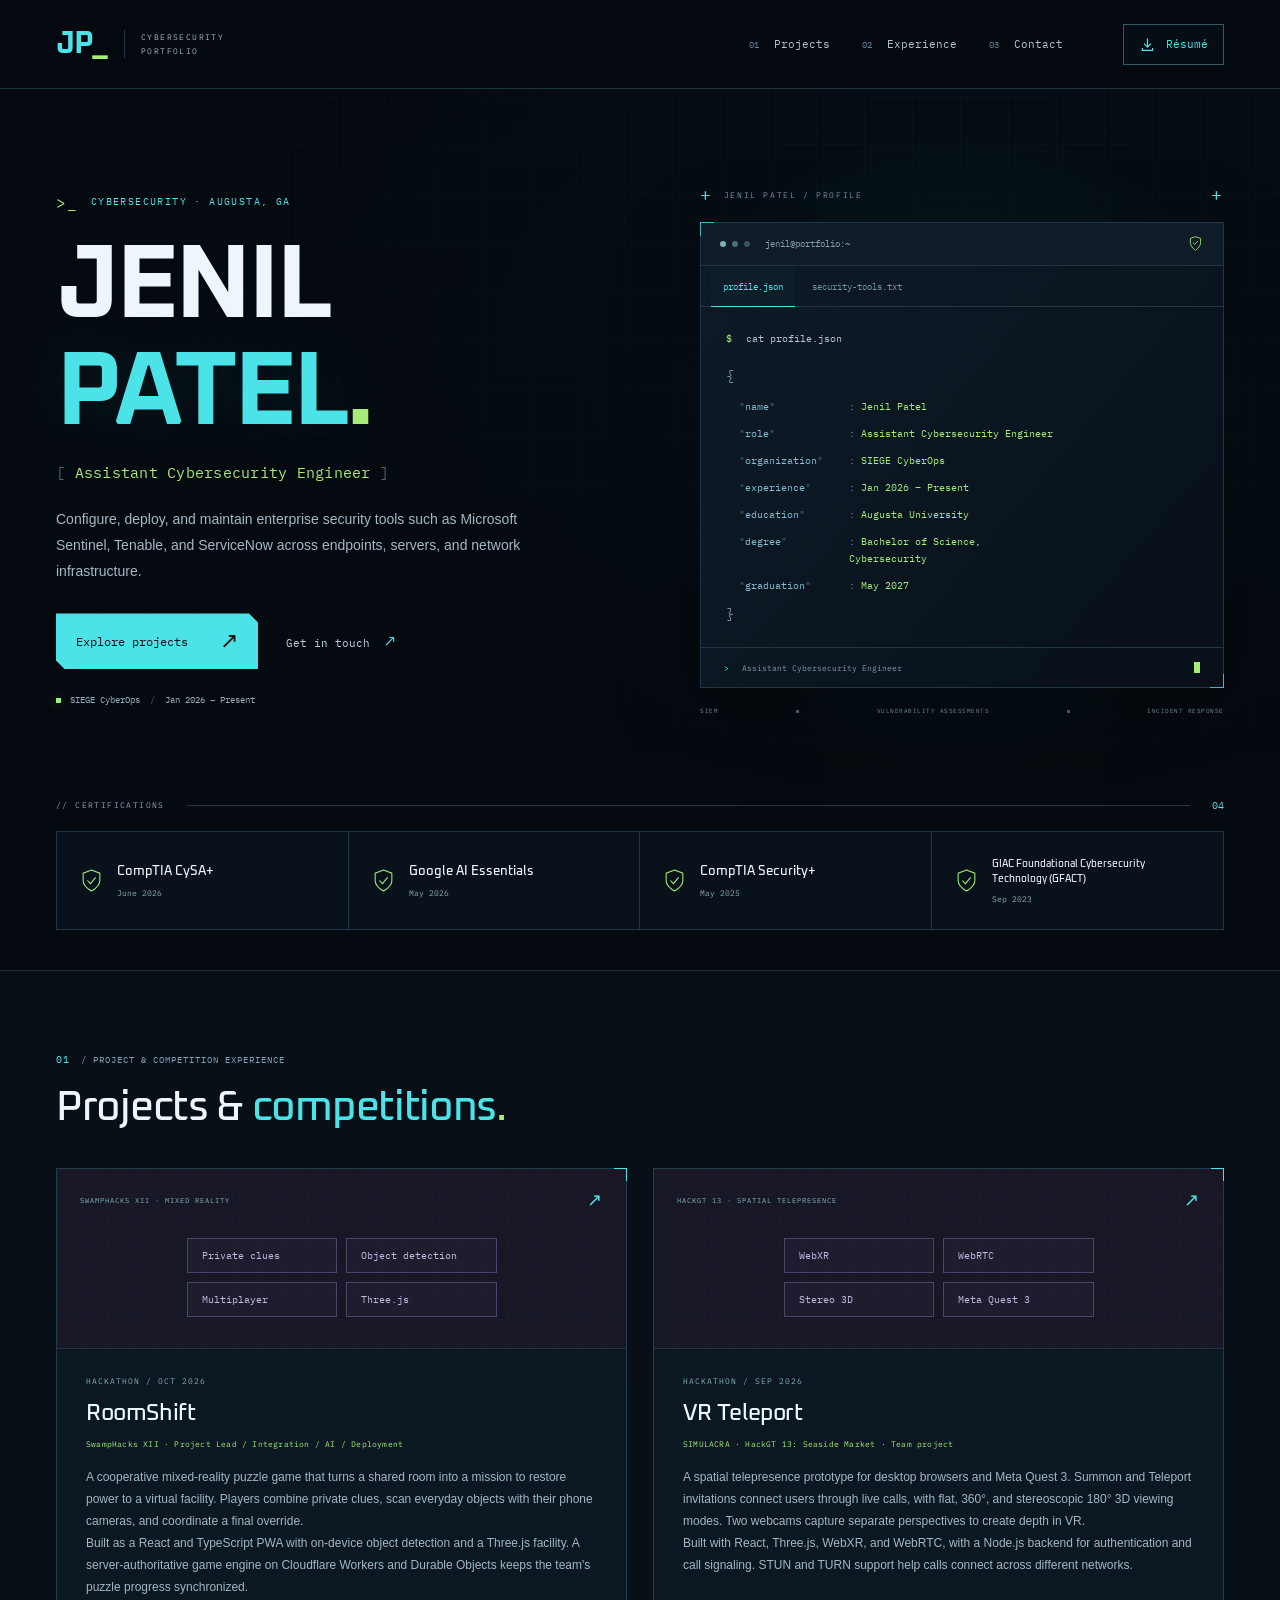
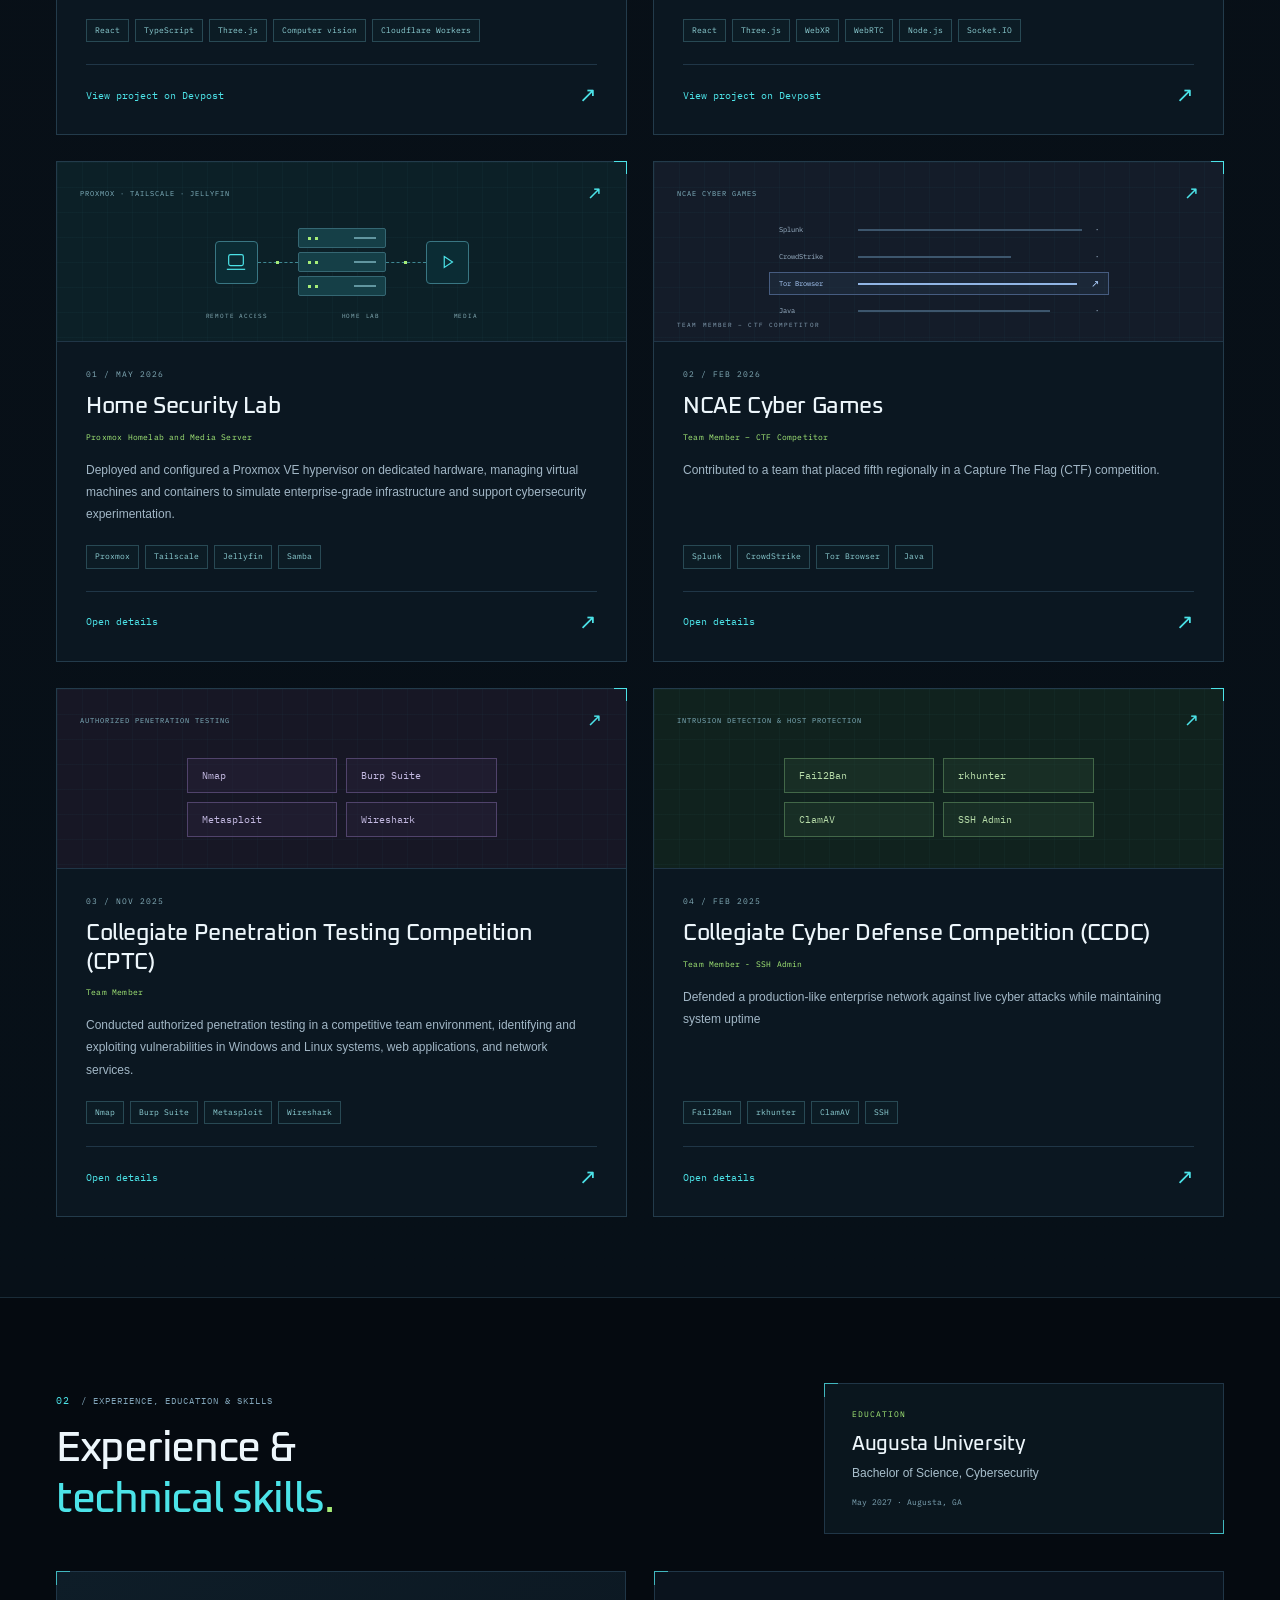
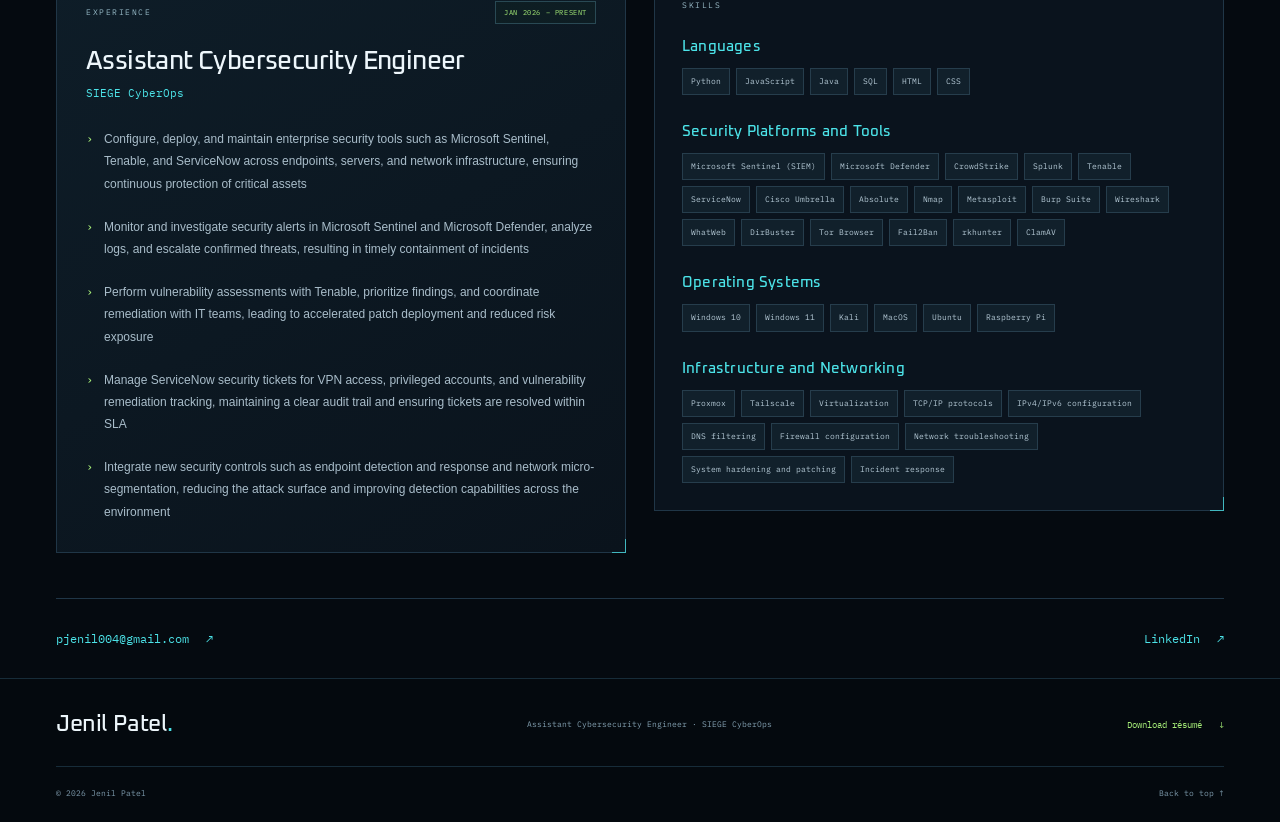
==== commit 9bcd88da: "Restore original portfolio theme before design experiments" ====
--- a/index.html
+++ b/index.html
@@ -1,45 +1,43 @@
 <!doctype html>
-<html lang="en" data-theme="dark">
+<html lang="en">
 <head>
   <meta charset="UTF-8">
   <meta name="viewport" content="width=device-width, initial-scale=1">
-  <meta name="theme-color" content="#0b0e15">
+  <meta name="theme-color" content="#050a10">
   <meta name="description" content="Jenil Patel — Assistant Cybersecurity Engineer at SIEGE CyberOps. Education, certifications, project and competition experience, and technical skills.">
   <meta property="og:title" content="Jenil Patel | Assistant Cybersecurity Engineer">
   <meta property="og:description" content="Assistant Cybersecurity Engineer at SIEGE CyberOps. Proxmox homelab, NCAE Cyber Games, CPTC, and CCDC experience.">
   <meta property="og:type" content="website">
   <title>Jenil Patel — Assistant Cybersecurity Engineer </title>
   <link rel="icon" href="./favicon.svg" type="image/svg+xml">
-  <link rel="stylesheet" href="./styles.css?v=kali-shell-1">
+  <link rel="preload" href="./fonts/oxanium-bold.ttf" as="font" type="font/ttf" crossorigin>
+  <link rel="stylesheet" href="./styles.css?v=original-restored">
   <script src="./app.js" defer></script>
-  <script src="/theme.js?v=kali-1"></script>
-  <script src="/terminal-effects.js?v=kali-1" defer></script>
 </head>
 <body>
-<div class="ambient-grid" aria-hidden="true"></div><div class="scroll-progress" aria-hidden="true"></div>
+<div class="ambient-grid" aria-hidden="true"></div>
 <a class="skip" href="#main">Skip to content</a>
 <header class="header"><div class="shell nav-inner">
-  <a class="identity" href="#home" aria-label="Jenil Patel, home"><span class="monogram">JP<span>_</span></span><span class="identity-label">JENIL@KALI<br>~/PORTFOLIO</span></a>
+  <a class="identity" href="#home" aria-label="Jenil Patel, home"><span class="monogram">JP<span>_</span></span><span class="identity-label">CYBERSECURITY<br>PORTFOLIO</span></a>
   <nav aria-label="Main navigation"><a href="#work"><span>01</span> Projects</a><a href="#about"><span>02</span> Experience</a><a href="#contact"><span>03</span> Contact</a></nav>
-  <button class="theme-toggle" type="button" data-theme-toggle aria-label="Switch to dark mode" aria-pressed="false"><svg viewBox="0 0 24 24" fill="none" stroke="currentColor" stroke-width="1.7" aria-hidden="true"><circle cx="12" cy="12" r="4"/><path d="M12 2v2m0 16v2M2 12h2m16 0h2M5 5l1.5 1.5m11 11L19 19M5 19l1.5-1.5m11-11L19 5"/></svg><span>Dark mode</span></button>
   <a class="brief-link" href="/resume"><svg viewBox="0 0 20 20" fill="none" aria-hidden="true"><path d="M10 3v10m-4-4 4 4 4-4M4 14v3h12v-3" stroke="currentColor" stroke-width="1.4"/></svg><span>Résumé</span></a>
 </div></header>
 <main id="main">
   <section id="home" class="hero" aria-labelledby="hero-title">
-    <div class="shell kali-window"><div class="kali-windowbar"><span class="window-icon" aria-hidden="true">&gt;_</span><span>jenil@kali: ~/portfolio</span><span class="window-actions" aria-hidden="true">−　□　×</span></div><div class="hero-grid">
+    <div class="shell hero-grid">
       <div class="hero-copy">
-        <p class="eyebrow">CYBERSECURITY · AUGUSTA, GA</p><div class="kali-prompt" aria-hidden="true"><span>(<b>jenil㉿kali</b>)-[<span>~/portfolio</span>]</span></div><div class="hero-command" aria-hidden="true"><span class="prompt-dollar">$</span> <span data-type-command>whoami</span><i class="typing-cursor"></i></div>
-        <h1 id="hero-title">Jenil<br><span>Patel<span class="name-period">.</span></span></h1>
+        <p class="eyebrow"><span class="prompt-mark">&gt;_</span> CYBERSECURITY · AUGUSTA, GA</p>
+        <h1 id="hero-title">JENIL<br><span>PATEL<span class="name-period">.</span></span></h1>
         <p class="hero-role"><span aria-hidden="true">[</span> Assistant Cybersecurity Engineer <span aria-hidden="true">]</span></p>
         <p class="hero-description">Configure, deploy, and maintain enterprise security tools such as Microsoft Sentinel, Tenable, and ServiceNow across endpoints, servers, and network infrastructure.</p>
-        <div class="hero-actions"><a class="primary-button" href="#work">./projects <span aria-hidden="true">↗</span></a><a class="secondary-link" href="mailto:pjenil004@gmail.com">./contact <span aria-hidden="true">↗</span></a></div>
+        <div class="hero-actions"><a class="primary-button" href="#work">Explore projects <span aria-hidden="true">↗</span></a><a class="secondary-link" href="mailto:pjenil004@gmail.com">Get in touch <span aria-hidden="true">↗</span></a></div>
         <div class="hero-note"><span class="status-dot"></span> SIEGE CyberOps <span class="note-divider">/</span> Jan 2026 – Present</div>
       </div>
       <div class="terminal-wrap">
-        <div class="terminal-label"><span class="mini-cross" aria-hidden="true">+</span><span>~/portfolio/profile.json</span><span class="terminal-mark" aria-hidden="true">+</span></div>
+        <div class="terminal-label"><span class="mini-cross" aria-hidden="true">+</span><span>JENIL PATEL / PROFILE</span><span class="terminal-mark" aria-hidden="true">+</span></div>
         <div class="terminal tech-panel">
-          <div class="terminal-chrome"><div class="window-dots" aria-hidden="true"><i></i><i></i><i></i></div><span>profile / read-only</span><svg viewBox="0 0 20 20" fill="none" aria-hidden="true"><path d="m10 2 6 2v5c0 5-6 9-6 9S4 14 4 9V4l6-2Z" stroke="currentColor"/><path d="m7 9 2 2 4-4" stroke="currentColor"/></svg></div>
-          <div class="terminal-tabs" role="tablist" aria-label="Professional profile"><button id="profile-tab" type="button" role="tab" aria-selected="true" aria-controls="profile-panel" data-terminal="profile">profile.json</button><button id="stack-tab" type="button" role="tab" aria-selected="false" aria-controls="stack-panel" tabindex="-1" data-terminal="stack">security-tools.txt</button></div>
+          <div class="terminal-chrome"><div class="window-dots" aria-hidden="true"><i></i><i></i><i></i></div><span>jenil@portfolio:~</span><svg viewBox="0 0 20 20" fill="none" aria-hidden="true"><path d="m10 2 6 2v5c0 5-6 9-6 9S4 14 4 9V4l6-2Z" stroke="currentColor"/><path d="m7 9 2 2 4-4" stroke="currentColor"/></svg></div>
+          <div class="terminal-tabs" role="tablist" aria-label="Profile terminal"><button id="profile-tab" type="button" role="tab" aria-selected="true" aria-controls="profile-panel" data-terminal="profile">profile.json</button><button id="stack-tab" type="button" role="tab" aria-selected="false" aria-controls="stack-panel" tabindex="-1" data-terminal="stack">security-tools.txt</button></div>
           <div id="profile-panel" class="terminal-content" role="tabpanel" aria-labelledby="profile-tab" tabindex="0">
             <div class="terminal-command"><span>$</span> cat profile.json</div>
             <div class="json-brace" aria-hidden="true">{</div>
@@ -50,17 +48,16 @@
             <div class="terminal-command"><span>$</span> cat security-tools.txt</div>
             <ul class="terminal-stack"><li>Microsoft Sentinel (SIEM)</li><li>Microsoft Defender</li><li>CrowdStrike</li><li>Splunk</li><li>Tenable</li><li>ServiceNow</li><li>Cisco Umbrella</li><li>Absolute</li></ul>
           </div>
-          <div class="terminal-console"><div id="command-output" class="command-output" role="log" aria-label="Terminal output" aria-live="polite"><p>Portfolio shell. Type help to explore.</p></div><div class="kali-prompt" aria-hidden="true"><span>(<b>jenil㉿kali</b>)-[<span>~/portfolio</span>]</span></div><form class="command-form" aria-label="Portfolio terminal"><label for="terminal-input"><span aria-hidden="true">$</span><span class="sr-only">Terminal command</span></label><input id="terminal-input" name="command" type="text" maxlength="256" placeholder="help" autocomplete="off" autocapitalize="off" spellcheck="false" aria-describedby="command-output"><button type="submit" aria-label="Run command">↵</button></form><p class="shell-hint">↑ ↓ history <span>·</span> Tab autocomplete</p></div>
+          <div class="terminal-footer"><span><span aria-hidden="true">&gt;</span> Assistant Cybersecurity Engineer</span><span class="terminal-cursor" aria-hidden="true"></span></div>
         </div>
         <div class="terminal-caption"><span>SIEM</span><i aria-hidden="true"></i><span>VULNERABILITY ASSESSMENTS</span><i aria-hidden="true"></i><span>INCIDENT RESPONSE</span></div>
       </div>
     </div>
-    </div>
-    <div class="shell cert-heading"><span class="eyebrow">cat certifications.txt</span><span class="cert-rule" aria-hidden="true"></span><span class="cert-count">04</span></div>
+    <div class="shell cert-heading"><span class="eyebrow">// CERTIFICATIONS</span><span class="cert-rule" aria-hidden="true"></span><span class="cert-count">04</span></div>
     <div class="shell credentials" aria-label="Certifications"><div class="credential"><svg viewBox="0 0 24 24" fill="none" aria-hidden="true"><path d="m12 2 8 3v7c0 6-8 10-8 10S4 18 4 12V5l8-3Z" stroke="currentColor"/><path d="m8 12 3 3 5-6" stroke="currentColor"/></svg><div><strong>CompTIA CySA+</strong><span>June 2026</span></div></div><div class="credential"><svg viewBox="0 0 24 24" fill="none" aria-hidden="true"><path d="m12 2 8 3v7c0 6-8 10-8 10S4 18 4 12V5l8-3Z" stroke="currentColor"/><path d="m8 12 3 3 5-6" stroke="currentColor"/></svg><div><strong>Google AI Essentials</strong><span>May 2026</span></div></div><div class="credential"><svg viewBox="0 0 24 24" fill="none" aria-hidden="true"><path d="m12 2 8 3v7c0 6-8 10-8 10S4 18 4 12V5l8-3Z" stroke="currentColor"/><path d="m8 12 3 3 5-6" stroke="currentColor"/></svg><div><strong>CompTIA Security+</strong><span>May 2025</span></div></div><div class="credential"><svg viewBox="0 0 24 24" fill="none" aria-hidden="true"><path d="m12 2 8 3v7c0 6-8 10-8 10S4 18 4 12V5l8-3Z" stroke="currentColor"/><path d="m8 12 3 3 5-6" stroke="currentColor"/></svg><div><strong>GIAC Foundational Cybersecurity Technology (GFACT)</strong><span>Sep 2023</span></div></div></div>
   </section>
   <section id="work" class="work-section" aria-labelledby="work-title"><div class="shell">
-    <div class="section-heading"><div><p class="eyebrow"><span class="section-index">01</span>ls -la ~/projects</p><h2 id="work-title">Projects &amp; <em>competitions</em><span class="heading-dot">.</span></h2></div></div>
+    <div class="section-heading"><div><p class="eyebrow"><span class="section-index">01</span> / PROJECT &amp; COMPETITION EXPERIENCE</p><h2 id="work-title">Projects &amp; <em>competitions</em><span class="heading-dot">.</span></h2></div></div>
     <div class="project-grid"><article class="project">
 <div class="project-visual tools-visual" aria-hidden="true"><div class="visual-top"><span>SWAMPHACKS XII · MIXED REALITY</span><span>↗</span></div><div class="visual-tool-grid"><span>Private clues</span><span>Object detection</span><span>Multiplayer</span><span>Three.js</span></div></div>
 <div class="project-body"><div class="project-category">HACKATHON / OCT 2026</div><h3>RoomShift</h3><p class="project-role">SwampHacks XII · Project Lead / Integration / AI / Deployment</p>
@@ -84,7 +81,7 @@
     </article><article class="project"><div class="project-visual infra-visual" aria-hidden="true"><div class="visual-top"><span>PROXMOX · TAILSCALE · JELLYFIN</span><span>↗</span></div><div class="infra-diagram"><div class="network-node remote"><svg viewBox="0 0 24 24"><rect x="4" y="4" width="16" height="12" rx="2"/><path d="M2 20h20"/></svg></div><div class="network-connector"><span></span></div><div class="server-stack"><div><i></i><i></i><span></span></div><div><i></i><i></i><span></span></div><div><i></i><i></i><span></span></div></div><div class="network-connector"><span></span></div><div class="network-node"><svg viewBox="0 0 24 24"><path d="m9 6 9 6-9 6V6Z"/></svg></div></div><div class="infra-labels"><span>REMOTE ACCESS</span><span>HOME LAB</span><span>MEDIA</span></div></div><div class="project-body"><div class="project-category">01 / MAY 2026</div><h3>Home Security Lab</h3><p class="project-role">Proxmox Homelab and Media Server</p><p>Deployed and configured a Proxmox VE hypervisor on dedicated hardware, managing virtual machines and containers to simulate enterprise-grade infrastructure and support cybersecurity experimentation.</p><div class="tags"><span>Proxmox</span><span>Tailscale</span><span>Jellyfin</span><span>Samba</span></div><button class="project-link" data-project="homelab">Open details <span aria-hidden="true">↗</span></button></div></article><article class="project"><div class="project-visual analysis-visual" aria-hidden="true"><div class="visual-top"><span>NCAE CYBER GAMES</span><span>↗</span></div><div class="log-visual"><div class="log-row"><span>Splunk</span><i style="--w:75%"></i><b>·</b></div><div class="log-row"><span>CrowdStrike</span><i style="--w:48%"></i><b>·</b></div><div class="log-row log-highlight"><span>Tor Browser</span><i style="--w:86%"></i><b>↗</b></div><div class="log-row"><span>Java</span><i style="--w:60%"></i><b>·</b></div></div><div class="visual-caption">TEAM MEMBER – CTF COMPETITOR</div></div><div class="project-body"><div class="project-category">02 / FEB 2026</div><h3>NCAE Cyber Games</h3><p class="project-role">Team Member – CTF Competitor</p><p>Contributed to a team that placed fifth regionally in a Capture The Flag (CTF) competition.</p><div class="tags"><span>Splunk</span><span>CrowdStrike</span><span>Tor Browser</span><span>Java</span></div><button class="project-link" data-project="ncae">Open details <span aria-hidden="true">↗</span></button></div></article><article class="project"><div class="project-visual tools-visual " aria-hidden="true"><div class="visual-top"><span>AUTHORIZED PENETRATION TESTING</span><span>↗</span></div><div class="visual-tool-grid"><span>Nmap</span><span>Burp Suite</span><span>Metasploit</span><span>Wireshark</span></div></div><div class="project-body"><div class="project-category">03 / NOV 2025</div><h3>Collegiate Penetration Testing Competition (CPTC)</h3><p class="project-role">Team Member</p><p>Conducted authorized penetration testing in a competitive team environment, identifying and exploiting vulnerabilities in Windows and Linux systems, web applications, and network services.</p><div class="tags"><span>Nmap</span><span>Burp Suite</span><span>Metasploit</span><span>Wireshark</span></div><button class="project-link" data-project="cptc">Open details <span aria-hidden="true">↗</span></button></div></article><article class="project"><div class="project-visual tools-visual defense-visual" aria-hidden="true"><div class="visual-top"><span>INTRUSION DETECTION &amp; HOST PROTECTION</span><span>↗</span></div><div class="visual-tool-grid"><span>Fail2Ban</span><span>rkhunter</span><span>ClamAV</span><span>SSH Admin</span></div></div><div class="project-body"><div class="project-category">04 / FEB 2025</div><h3>Collegiate Cyber Defense Competition (CCDC)</h3><p class="project-role">Team Member - SSH Admin</p><p>Defended a production-like enterprise network against live cyber attacks while maintaining system uptime</p><div class="tags"><span>Fail2Ban</span><span>rkhunter</span><span>ClamAV</span><span>SSH</span></div><button class="project-link" data-project="ccdc">Open details <span aria-hidden="true">↗</span></button></div></article></div>
   </div></section>
   <section id="about" class="about-section" aria-labelledby="about-title"><div class="shell">
-    <div class="section-heading"><div><p class="eyebrow"><span class="section-index">02</span>cat ~/experience.log</p><h2 id="about-title">Experience &amp;<br><em>technical skills</em><span class="heading-dot">.</span></h2></div><div class="education tech-panel"><p class="eyebrow">EDUCATION</p><h3>Augusta University</h3><p>Bachelor of Science, Cybersecurity</p><span>May 2027 · Augusta, GA</span></div></div>
+    <div class="section-heading"><div><p class="eyebrow"><span class="section-index">02</span> / EXPERIENCE, EDUCATION &amp; SKILLS</p><h2 id="about-title">Experience &amp;<br><em>technical skills</em><span class="heading-dot">.</span></h2></div><div class="education tech-panel"><p class="eyebrow">EDUCATION</p><h3>Augusta University</h3><p>Bachelor of Science, Cybersecurity</p><span>May 2027 · Augusta, GA</span></div></div>
     <div class="experience-grid">
       <div class="soc-experience tech-panel"><div class="experience-heading"><span class="eyebrow">EXPERIENCE</span><span class="date-tag">JAN 2026 – PRESENT</span></div><h3>Assistant Cybersecurity Engineer</h3><p class="organization">SIEGE CyberOps</p><ul class="experience-bullets"><li>Configure, deploy, and maintain enterprise security tools such as Microsoft Sentinel, Tenable, and ServiceNow across endpoints, servers, and network infrastructure, ensuring continuous protection of critical assets</li><li>Monitor and investigate security alerts in Microsoft Sentinel and Microsoft Defender, analyze logs, and escalate confirmed threats, resulting in timely containment of incidents</li><li>Perform vulnerability assessments with Tenable, prioritize findings, and coordinate remediation with IT teams, leading to accelerated patch deployment and reduced risk exposure</li><li>Manage ServiceNow security tickets for VPN access, privileged accounts, and vulnerability remediation tracking, maintaining a clear audit trail and ensuring tickets are resolved within SLA</li><li>Integrate new security controls such as endpoint detection and response and network micro-segmentation, reducing the attack surface and improving detection capabilities across the environment</li></ul></div>
       <div class="skills tech-panel"><p class="eyebrow">SKILLS</p><div class="skill-group"><h3>Languages</h3><div class="tool-grid"><span>Python</span><span>JavaScript</span><span>Java</span><span>SQL</span><span>HTML</span><span>CSS</span></div></div><div class="skill-group"><h3>Security Platforms and Tools</h3><div class="tool-grid"><span>Microsoft Sentinel (SIEM)</span><span>Microsoft Defender</span><span>CrowdStrike</span><span>Splunk</span><span>Tenable</span><span>ServiceNow</span><span>Cisco Umbrella</span><span>Absolute</span><span>Nmap</span><span>Metasploit</span><span>Burp Suite</span><span>Wireshark</span><span>WhatWeb</span><span>DirBuster</span><span>Tor Browser</span><span>Fail2Ban</span><span>rkhunter</span><span>ClamAV</span></div></div><div class="skill-group"><h3>Operating Systems</h3><div class="tool-grid"><span>Windows 10</span><span>Windows 11</span><span>Kali</span><span>MacOS</span><span>Ubuntu</span><span>Raspberry Pi</span></div></div><div class="skill-group"><h3>Infrastructure and Networking</h3><div class="tool-grid"><span>Proxmox</span><span>Tailscale</span><span>Virtualization</span><span>TCP/IP protocols</span><span>IPv4/IPv6 configuration</span><span>DNS filtering</span><span>Firewall configuration</span><span>Network troubleshooting</span><span>System hardening and patching</span><span>Incident response</span></div></div></div>
--- a/styles.css
+++ b/styles.css
@@ -1,61 +1,38 @@
-
-:root{color-scheme:light;--bg:#f4f7fc;--panel:#fff;--soft:#edf2fa;--text:#17283e;--muted:#52657c;--line:#d7e1ee;--accent:#175ed3;--accent-soft:#e7efff;--green:#087d65;--shadow:0 10px 30px #1a3d6b09;--header:#f4f7fcf5;--body:Inter,-apple-system,BlinkMacSystemFont,"Segoe UI",Arial,sans-serif}
-:root[data-theme=dark]{color-scheme:dark;--bg:#0d1523;--panel:#142035;--soft:#192940;--text:#edf3fc;--muted:#adbed4;--line:#2a3c56;--accent:#76aaff;--accent-soft:#1b3557;--green:#6ad8bc;--shadow:0 12px 35px #0002;--header:#0d1523f5}
-*{box-sizing:border-box}html{scroll-behavior:smooth;scroll-padding-top:105px}body{margin:0;background:var(--bg);color:var(--text);font-family:var(--body);-webkit-font-smoothing:antialiased;line-height:1.6}body.modal-open{overflow:hidden}a{color:inherit;text-decoration:none}button{font:inherit;cursor:pointer}a,button{-webkit-tap-highlight-color:transparent}a:focus-visible,button:focus-visible,[tabindex]:focus-visible{outline:3px solid var(--accent);outline-offset:4px}::selection{background:var(--accent);color:var(--bg)}[hidden]{display:none!important}.shell{width:min(1220px,calc(100% - 80px));margin:0 auto}.skip{position:fixed;z-index:100;top:-100px;left:15px;background:var(--panel);color:var(--accent);padding:14px}.skip:focus{top:15px}
-.ambient-grid,.prompt-mark,.name-period,.heading-dot,.json-brace,.terminal-command,.terminal-cursor,.window-dots,.mini-cross,.terminal-mark,.monogram>span,nav a>span,.hero-role>span,.section-index,.terminal-footer>span>span{display:none}
-.header{position:sticky;top:0;z-index:20;background:var(--header);border-bottom:1px solid var(--line);backdrop-filter:blur(16px)}.nav-inner{min-height:84px;display:flex;align-items:center;gap:24px}.identity{display:flex;align-items:center;gap:15px}.monogram{font-size:26px;font-weight:800;letter-spacing:-1px;color:var(--accent);border:1px solid var(--line);border-radius:9px;padding:1px 9px;background:var(--accent-soft)}.identity-label{font-size:8px;font-weight:700;line-height:1.8;letter-spacing:1.2px;color:var(--muted)}nav{display:flex;align-items:center;gap:28px;margin-left:auto}nav a{font-size:13px;font-weight:600;color:var(--muted)}nav a:hover,nav a[aria-current]{color:var(--accent)}.brief-link,.theme-toggle{display:inline-flex;align-items:center;justify-content:center;gap:8px;padding:10px 13px;font-size:12px;font-weight:600;line-height:1.5;border:1px solid var(--line);border-radius:7px;background:var(--panel);color:var(--text);white-space:nowrap}.brief-link{background:var(--accent-soft);color:var(--accent);border-color:transparent}.brief-link svg,.theme-toggle svg{width:17px;height:17px}.brief-link:hover,.theme-toggle:hover{border-color:var(--accent)}
-.hero{padding-bottom:40px}.hero-grid{display:grid;grid-template-columns:1fr 1fr;gap:65px;align-items:center;padding-top:70px;padding-bottom:60px}.eyebrow{font-size:10px;font-weight:700;letter-spacing:1.7px;color:var(--accent);margin:0}.hero .eyebrow{font-size:11px}.hero h1{font-size:clamp(62px,6.5vw,90px);line-height:1.02;letter-spacing:-4px;margin:24px 0;font-weight:750}.hero h1>span{color:var(--accent)}.hero-role{font-size:17px;font-weight:650;color:var(--text);margin:0}.hero-description{font-size:16px;line-height:1.8;color:var(--muted);max-width:520px;margin:24px 0 30px}.hero-actions{display:flex;align-items:center;gap:28px}.primary-button{display:inline-flex;align-items:center;gap:24px;padding:15px 20px;border-radius:7px;background:#175ed3;color:#fff;font-size:13px;font-weight:650;transition:background .15s}.primary-button:hover{background:#124bb0}.primary-button>span{font-size:21px;line-height:1}.secondary-link{font-size:13px;font-weight:600;color:var(--accent)}.secondary-link>span{margin-left:8px}.hero-note{display:flex;flex-wrap:wrap;align-items:center;gap:9px;font-size:11px;color:var(--muted);margin-top:24px}.status-dot{width:6px;height:6px;border-radius:50%;background:var(--green)}.note-divider{color:var(--muted)}
-.terminal-wrap{min-width:0}.terminal-label{font-size:10px;font-weight:700;letter-spacing:1.4px;color:var(--muted);margin-bottom:12px}.tech-panel{background:var(--panel);border:1px solid var(--line);border-radius:10px}.terminal{overflow:hidden;box-shadow:var(--shadow);border-top:3px solid var(--accent)}.terminal-chrome{height:56px;display:flex;align-items:center;padding:0 24px;font-size:13px;font-weight:650;background:var(--soft);border-bottom:1px solid var(--line)}.terminal-chrome>svg{margin-left:auto;width:22px;height:22px;color:var(--accent)}.terminal-tabs{display:flex;gap:12px;padding:0 16px;border-bottom:1px solid var(--line)}.terminal-tabs button{border:0;border-bottom:2px solid transparent;background:none;color:var(--muted);font-size:12px;padding:15px 9px}.terminal-tabs button[aria-selected=true]{color:var(--accent);border-bottom-color:var(--accent)}.terminal-content{padding:10px 24px;min-height:333px}.profile-data{margin:0;font-size:12px}.profile-data>div{display:grid;grid-template-columns:105px 1fr;gap:16px;padding:11px 0;border-bottom:1px solid var(--line)}.profile-data>div:last-child{border:0}.profile-data dt{color:var(--muted);text-transform:capitalize}.profile-data dd{margin:0;color:var(--text)}.terminal-footer{padding:15px 24px;border-top:1px solid var(--line);font-size:11px;color:var(--muted);background:var(--soft)}.terminal-caption{display:flex;align-items:center;justify-content:space-between;gap:8px;margin-top:16px;color:var(--muted);font-size:8px;font-weight:600;letter-spacing:.3px}.terminal-caption i{width:3px;height:3px;background:var(--accent);border-radius:50%}.terminal-stack{list-style:none;padding:8px 0;margin:0;display:grid;gap:13px;color:var(--text);font-size:13px}.terminal-stack li::before{content:'✓';color:var(--green);margin-right:12px}
-.cert-heading{display:flex;align-items:center;gap:20px;margin-bottom:16px}.cert-heading .eyebrow{color:var(--muted)}.cert-rule{height:1px;background:var(--line);flex:1}.cert-count{font-size:11px;color:var(--muted)}.credentials{display:grid;grid-template-columns:repeat(4,minmax(0,1fr));background:var(--panel);border:1px solid var(--line);border-radius:9px;overflow:hidden}.credential{display:flex;gap:12px;align-items:center;padding:24px 18px;border-right:1px solid var(--line)}.credential:last-child{border:0}.credential>svg{width:25px;height:29px;flex-shrink:0;color:var(--accent)}.credential strong{display:block;font-size:12px;line-height:1.5}.credential:last-child strong{font-size:10px}.credential span{display:block;font-size:10px;color:var(--muted);margin-top:6px}
-.work-section{padding:75px 0;background:var(--soft);border-block:1px solid var(--line)}.section-heading{display:grid;grid-template-columns:1.1fr 1fr;gap:45px;align-items:center;margin-bottom:32px}.work-section .section-heading{display:block}.section-heading .eyebrow{margin-bottom:13px}.section-heading h2,.resume-page .section-heading h1{font-size:38px;font-weight:700;line-height:1.2;letter-spacing:-1.3px;margin:0}em{color:var(--accent);font-style:normal}.project-grid{display:grid;grid-template-columns:repeat(2,minmax(0,1fr));gap:25px}.project{display:flex;flex-direction:column;min-width:0;background:var(--panel);border:1px solid var(--line);border-radius:10px;overflow:hidden;transition:border-color .2s}.project:hover{border-color:var(--accent)}.project-visual{padding:20px 26px;border-bottom:1px solid var(--line);background:var(--accent-soft)}.visual-top{display:flex;justify-content:space-between;align-items:center;gap:12px;font-size:10px;letter-spacing:1px;font-weight:700;color:var(--accent)}.visual-top>span:last-child{font-size:19px}.visual-tool-grid,.infra-diagram,.infra-labels,.log-visual,.visual-caption{display:none}.project-body{padding:28px;display:flex;flex-direction:column;flex:1}.project-category{font-size:10px;letter-spacing:1px;color:var(--muted)}.project h3{font-size:25px;line-height:1.3;letter-spacing:-.5px;margin:12px 0 10px}.project p{font-size:14px;line-height:1.8;color:var(--muted);margin:0}.project p+p:not(.project-role){margin-top:12px}.project p.project-role{font-size:11px;font-weight:600;color:var(--accent);line-height:1.7;margin-bottom:14px}.tags{display:flex;flex-wrap:wrap;gap:7px;margin-top:20px}.project .tags{margin-top:auto;padding-top:22px}.tags>span,.tool-grid>span{font-size:11px;color:var(--muted);background:var(--soft);border:1px solid var(--line);border-radius:5px;padding:5px 8px;line-height:1.5}.project-link{display:flex;justify-content:space-between;align-items:center;text-align:left;border:0;border-top:1px solid var(--line);padding:17px 0 0;margin-top:22px;background:none;font-size:13px;font-weight:650;color:var(--accent)}.project-link>span{font-size:21px}
-.about-section{padding-top:75px}.education{padding:25px;background:var(--panel);justify-self:end;width:100%;max-width:400px}.education .eyebrow{margin-bottom:10px}.education h3{font-size:21px;margin:0 0 8px;letter-spacing:-.4px}.education>p:not(.eyebrow){font-size:14px;margin:0 0 10px;color:var(--muted)}.education>span{font-size:11px;color:var(--muted)}.experience-grid{display:grid;grid-template-columns:1fr 1fr;gap:25px;align-items:start}.soc-experience,.skills{padding:30px}.experience-heading{display:flex;flex-wrap:wrap;justify-content:space-between;align-items:center;gap:12px}.date-tag{font-size:10px;color:var(--muted);background:var(--soft);border:1px solid var(--line);padding:5px 8px;border-radius:5px}.soc-experience h3{font-size:26px;line-height:1.3;letter-spacing:-.6px;margin:22px 0 8px}.organization{font-size:13px;color:var(--accent);margin:0}.experience-bullets{list-style:none;padding:0;margin:24px 0 0;display:grid;gap:18px}.experience-bullets li{position:relative;padding-left:17px;font-size:14px;line-height:1.8;color:var(--muted)}.experience-bullets li::before{content:'•';position:absolute;left:0;color:var(--accent)}.skills>.eyebrow{margin-bottom:22px}.skill-group{margin-bottom:24px}.skill-group:last-child{margin:0}.skill-group h3{font-size:14px;margin:0 0 12px}.tool-grid{display:flex;flex-wrap:wrap;gap:7px}.contact-strip{display:flex;flex-wrap:wrap;align-items:center;gap:30px;margin-top:40px;border-top:1px solid var(--line);padding:32px 0;font-size:14px;color:var(--accent)}.contact-strip a:first-child{margin-right:auto}.contact-strip a>span{margin-left:8px}.contact-strip a:hover{text-decoration:underline;text-underline-offset:4px}
-footer{background:var(--panel);border-top:1px solid var(--line);padding:32px 0 24px}.footer-inner{display:flex;justify-content:space-between;align-items:center;gap:20px}.footer-name{font-size:22px;font-weight:700;letter-spacing:-.5px}.footer-name>span{color:var(--accent)}.footer-inner>p{color:var(--muted);font-size:11px}.footer-inner>a:last-child{font-size:12px;color:var(--accent);font-weight:600}.footer-bottom{display:flex;justify-content:space-between;align-items:center;border-top:1px solid var(--line);padding-top:20px;margin-top:24px;color:var(--muted);font-size:10px}
-dialog{position:fixed;background:var(--panel);color:var(--text);border:1px solid var(--line);border-radius:12px;padding:0;width:min(650px,calc(100% - 32px));max-height:86dvh;box-shadow:0 20px 80px #0004}dialog::backdrop{background:#07111fc9;backdrop-filter:blur(5px)}.dialog-close{position:sticky;top:16px;float:right;margin:16px 16px 0 0;width:34px;height:34px;border:1px solid var(--line);border-radius:6px;background:var(--soft);color:var(--text);z-index:1}.dialog-content{padding:45px 35px 30px}.dialog-content h2{font-size:29px;line-height:1.3;letter-spacing:-.7px;margin:15px 0}.dialog-intro{font-size:14px;color:var(--accent)}.dialog-content #dialog-details{padding-left:18px;margin:24px 0}.dialog-content #dialog-details li{font-size:14px;line-height:1.8;color:var(--muted);margin-bottom:17px}.dialog-footnote{display:block;border-top:1px solid var(--line);padding-top:20px;margin-top:25px;color:var(--accent);font-size:12px}
-.resume-section{padding:65px 0 80px}.resume-section .section-heading{display:flex;justify-content:space-between;align-items:center;gap:24px}.resume-paper{max-width:900px;margin:0 auto;background:var(--panel);color:var(--text);padding:48px 54px;border:1px solid var(--line);border-radius:10px;font-size:15px;line-height:1.65;box-shadow:var(--shadow)}.resume-paper h3{font-size:30px;text-align:center;margin:0}.resume-paper .resume-contact{text-align:center;margin:4px 0 25px}.resume-paper a{color:var(--accent);text-decoration:underline;text-underline-offset:3px}.resume-paper h4{font-size:13px;letter-spacing:1px;margin:26px 0 12px;border-bottom:1px solid var(--line);padding-bottom:7px;color:var(--accent)}.resume-entry{display:flex;justify-content:space-between;align-items:baseline;gap:14px;margin-top:16px}.resume-entry h5{font-size:15px;line-height:1.5;margin:0}.resume-entry>span{white-space:nowrap;font-size:13px;color:var(--muted)}.resume-paper p{margin:5px 0}.resume-paper ul{padding-left:21px;margin:7px 0 16px}.resume-paper li{margin:5px 0}
-@media(max-width:1050px){.shell{width:calc(100% - 48px)}.nav-inner{gap:15px}nav{gap:20px}.identity-label{display:none}.hero-grid{gap:35px}.hero h1{font-size:75px}.hero-role{font-size:15px}.hero-description{font-size:15px}.profile-data>div{grid-template-columns:90px 1fr;gap:10px}.credential{padding:20px 13px}.section-heading{gap:25px}}
-@media(max-width:800px){.hero-grid{grid-template-columns:1fr;padding-top:45px;gap:38px}.hero-copy{max-width:600px}.terminal-wrap{max-width:600px;width:100%}.hero h1{font-size:80px}.terminal-content{min-height:0;padding-block:12px}.profile-data>div{grid-template-columns:120px 1fr}.credentials{grid-template-columns:repeat(2,minmax(0,1fr))}.credential:nth-child(2){border-right:0}.credential:nth-child(-n+2){border-bottom:1px solid var(--line)}.credential{padding:22px}.credential:last-child strong{font-size:11px}.experience-grid{grid-template-columns:1fr}.section-heading h2{font-size:33px}.project-body{padding:24px}.project h3{font-size:23px}.theme-toggle span{display:none}.theme-toggle{width:39px;height:39px;padding:0}.nav-inner{gap:14px}}
-@media(max-width:600px){.shell{width:calc(100% - 36px)}.nav-inner{min-height:74px;gap:10px}nav{gap:14px}nav a{font-size:11px}nav a[href$='#contact']{display:none}.monogram{font-size:22px;padding:1px 7px}.brief-link{font-size:11px;padding:10px}.brief-link svg{display:none}.theme-toggle{width:35px;height:37px}.hero h1{font-size:70px;letter-spacing:-3px}.hero .eyebrow{font-size:9px;letter-spacing:1.3px}.hero-role{font-size:15px}.hero-description{font-size:15px}.hero-actions{gap:22px}.primary-button{font-size:12px;padding:14px 17px;gap:20px}.secondary-link{font-size:12px}.terminal-caption{font-size:7px}.profile-data>div{grid-template-columns:90px 1fr}.credential{padding:18px 12px;gap:9px}.credential strong{font-size:11px}.credential:last-child strong{font-size:10px}.credential>svg{width:21px}.work-section{padding:50px 0}.project-grid{grid-template-columns:1fr}.project-visual{padding:17px 24px}.visual-top{font-size:9px}.section-heading{display:block}.section-heading h2,.resume-page .section-heading h1{font-size:32px}.education{max-width:none;margin-top:25px}.about-section{padding-top:50px}.soc-experience,.skills{padding:25px}.contact-strip{font-size:13px;gap:20px}.contact-strip a:first-child{flex-basis:100%}.footer-inner{flex-wrap:wrap}.footer-inner>p{order:3;flex-basis:100%;margin:0}.footer-inner>a:last-child{margin-left:auto}.resume-section{padding:45px 0}.resume-section .section-heading{align-items:flex-start;flex-direction:column}.resume-paper{padding:26px 20px;font-size:14px}.resume-entry{display:block}.resume-entry>span{display:block;margin-top:3px}.resume-contact{overflow-wrap:anywhere}.dialog-content{padding:45px 25px 25px}}
+@font-face{font-family:Oxanium;src:url('./fonts/oxanium-bold.ttf') format('truetype');font-style:normal;font-weight:700;font-display:swap}
+@font-face{font-family:Oxanium;src:url('./fonts/oxanium-medium.ttf') format('truetype');font-style:normal;font-weight:500;font-display:swap}
+@font-face{font-family:'Plex Mono';src:url('./fonts/plex-mono-regular.ttf') format('truetype');font-style:normal;font-weight:400;font-display:swap}
+:root{--bg:#050a10;--panel:#0a131d;--panel2:#0e1b27;--cyan:#4ce3e8;--green:#a6ed78;--white:#edf6fb;--muted:#9eb1c1;--line:#203647;--mono:'Plex Mono',Consolas,monospace;--display:Oxanium,Arial,sans-serif;--body:Arial,Helvetica,sans-serif}
+*{box-sizing:border-box}html{scroll-behavior:smooth;scroll-padding-top:105px}body{margin:0;background:var(--bg);color:var(--white);font-family:var(--body);-webkit-font-smoothing:antialiased}body.modal-open{overflow:hidden}a{color:inherit;text-decoration:none}button{font:inherit;cursor:pointer}a,button{-webkit-tap-highlight-color:transparent}a:focus-visible,button:focus-visible,[tabindex]:focus-visible{outline:2px solid var(--green);outline-offset:5px}::selection{background:var(--cyan);color:var(--bg)}[hidden]{display:none!important}.shell{width:min(1240px,calc(100% - 112px));margin:0 auto}.skip{position:fixed;z-index:100;top:-100px;left:15px;background:var(--cyan);color:var(--bg);padding:14px;font-family:var(--mono);font-size:12px}.skip:focus{top:15px}
+.ambient-grid{position:absolute;z-index:-1;top:0;left:0;width:100%;height:1000px;pointer-events:none;background-image:linear-gradient(#55dfea06 1px,transparent 1px),linear-gradient(90deg,#55dfea06 1px,transparent 1px),radial-gradient(ellipse at 75% 35%,#13677315,transparent 55%);background-size:48px 48px,48px 48px,auto;mask-image:linear-gradient(#000,transparent)}
+.header{position:sticky;top:0;z-index:20;background:#050a10ed;border-bottom:1px solid #1c3340;backdrop-filter:blur(16px)}.nav-inner{height:88px;display:flex;align-items:center;justify-content:space-between;gap:30px}.identity{display:flex;align-items:center;gap:16px}.monogram{font-family:var(--display);font-size:31px;font-weight:700;letter-spacing:-1px;color:var(--cyan)}.monogram>span{color:var(--green)}.identity-label{font-family:var(--mono);font-size:8px;line-height:1.8;letter-spacing:1.4px;color:#a3b6c5;border-left:1px solid var(--line);padding-left:16px}nav{display:flex;align-items:center;gap:32px;margin-left:auto;margin-right:30px}nav a{font-family:var(--mono);font-size:11px;color:#b2c4ce;transition:color .2s}nav a>span{font-size:9px;color:#608093;margin-right:8px}nav a:hover,nav a[aria-current]{color:var(--cyan)}.brief-link{font-family:var(--mono);font-size:11px;display:flex;align-items:center;gap:10px;padding:11px 15px;border:1px solid #355867;color:var(--cyan);background:#4ce3e805;transition:background .2s,border-color .2s}.brief-link:hover{background:#4ce3e813;border-color:var(--cyan)}.brief-link svg{width:17px;height:17px}
+.hero{position:relative;overflow:hidden;padding-bottom:40px}.hero-grid{display:grid;grid-template-columns:1fr .92fr;gap:75px;align-items:center;padding-top:76px;padding-bottom:63px;min-height:710px}.eyebrow{font-family:var(--mono);font-weight:400;font-size:10px;line-height:1.7;letter-spacing:1.5px;margin:0;color:var(--cyan)}.hero .eyebrow{font-size:10px;letter-spacing:1.4px;display:flex;align-items:center;gap:12px}.prompt-mark{font-size:16px;color:var(--green);line-height:1}h1{font-family:var(--display);font-weight:700;font-size:clamp(78px,8.1vw,117px);line-height:1.03;letter-spacing:-4px;margin:24px 0 15px;position:relative}h1>span{color:var(--cyan);text-shadow:0 0 65px #4ce3e81c}.name-period{color:var(--green)}.hero-role{font-family:var(--mono);font-size:15px;letter-spacing:.25px;color:var(--green);margin:0}.hero-role>span{color:#516c62}.hero-description{font-size:14px;color:#a4b8c6;line-height:1.85;max-width:490px;margin:25px 0 29px}.hero-actions{display:flex;align-items:center;gap:28px}.primary-button{display:flex;align-items:center;gap:32px;padding:17px 20px;background:var(--cyan);color:#061014;font-family:var(--mono);font-size:12px;font-weight:400;clip-path:polygon(0 0,calc(100% - 9px) 0,100% 9px,100% 100%,9px 100%,0 calc(100% - 9px));transition:background .2s,transform .2s}.primary-button:hover{background:#9af3f6;transform:translateY(-2px)}.primary-button>span{font-family:var(--body);font-size:22px;line-height:1}.secondary-link{font-family:var(--mono);font-size:11px;color:#b9d1dc;white-space:nowrap}.secondary-link>span{padding-left:8px;color:var(--cyan);font-size:17px}.secondary-link:hover{color:var(--cyan)}.hero-note{display:flex;align-items:center;gap:9px;font-family:var(--mono);font-size:9px;color:#96adba;margin-top:24px;line-height:1.6}.status-dot{display:inline-block;width:5px;height:5px;flex:0 0 auto;background:var(--green);box-shadow:0 0 10px #a6ed7850}.note-divider{color:#3a5665;margin:0 1px}
+.terminal-wrap{position:relative;min-width:0}.terminal-wrap::before{content:'';position:absolute;inset:-90px -80px;z-index:-1;background:radial-gradient(ellipse,#18a7b21c 0%,transparent 65%);pointer-events:none}.terminal-label{display:flex;align-items:center;gap:11px;margin:0 0 18px;font-family:var(--mono);font-size:8px;letter-spacing:1.6px;color:#7897a7}.mini-cross,.terminal-mark{color:var(--cyan);font-size:18px;line-height:1}.terminal-mark{margin-left:auto}.tech-panel{position:relative;background:var(--panel);border:1px solid var(--line)}.tech-panel::before{content:'';position:absolute;inset:-1px;pointer-events:none;background:linear-gradient(var(--cyan),var(--cyan)) top left/14px 1px no-repeat,linear-gradient(var(--cyan),var(--cyan)) top left/1px 14px no-repeat,linear-gradient(var(--cyan),var(--cyan)) bottom right/14px 1px no-repeat,linear-gradient(var(--cyan),var(--cyan)) bottom right/1px 14px no-repeat;opacity:.75}.terminal{background:linear-gradient(130deg,#0d1b27,#081019);box-shadow:0 25px 80px #0005}.terminal-chrome{height:43px;display:flex;align-items:center;gap:15px;padding:0 19px;border-bottom:1px solid var(--line);font-family:var(--mono);font-size:9px;color:#85a2b4;background:#0f1b27}.window-dots{display:flex;gap:6px}.window-dots i{width:6px;height:6px;border-radius:50%;background:#3a5262}.window-dots i:first-child{background:#77b5b3}.window-dots i:nth-child(2){background:#4a727d}.terminal-chrome>svg{height:17px;width:17px;margin-left:auto;color:var(--green)}.terminal-tabs{display:flex;border-bottom:1px solid var(--line);padding:0 10px;gap:5px}.terminal-tabs button{font-family:var(--mono);font-size:9px;background:transparent;color:#7893a5;border:0;border-bottom:1px solid transparent;padding:14px 12px;position:relative;bottom:-1px;transition:color .2s}.terminal-tabs button:hover{color:var(--white)}.terminal-tabs button[aria-selected=true]{color:var(--cyan);border-color:var(--cyan);background:#4ce3e805}.terminal-content{padding:23px 25px 21px;min-height:326px;font-family:var(--mono);font-size:10px;line-height:1.7}.terminal-command{color:#b5c8d2;margin-bottom:18px;font-size:10px}.terminal-command>span{color:var(--green);margin-right:8px}.json-brace{color:#7492a6;font-size:14px}.profile-data{margin:9px 0 9px 13px;display:grid;gap:10px}.profile-data>div{display:grid;grid-template-columns:105px 1fr;gap:5px}.profile-data dt{color:#85bbd1}.profile-data dt::before,.profile-data dt::after{content:'"';color:#517080}.profile-data dd{margin:0;color:var(--green)}.profile-data dd::before{content:': ';color:#7492a6}.terminal-footer{padding:14px 23px;border-top:1px solid var(--line);font-family:var(--mono);font-size:8px;color:#819cac;display:flex;justify-content:space-between;align-items:center}.terminal-footer>span>span{color:var(--cyan);padding-right:8px}.terminal-cursor{display:block;width:6px;height:11px;background:var(--green);animation:cursor-blink 1.5s steps(1,end) infinite}@keyframes cursor-blink{0%,65%{opacity:1}66%,100%{opacity:.25}}.terminal-caption{display:flex;align-items:center;justify-content:space-between;gap:8px;font-family:var(--mono);font-size:6px;letter-spacing:.5px;color:#84a1b1;margin-top:19px}.terminal-caption i{width:3px;height:3px;background:#467084}.terminal-stack{list-style:none;display:grid;gap:11px;margin:0;padding:0}.terminal-stack li{color:var(--green);font-size:10px}.terminal-stack li::before{content:'›';color:var(--cyan);margin-right:12px}
+.cert-heading{display:flex;align-items:center;gap:22px;margin-bottom:18px}.cert-heading .eyebrow{font-size:8px;color:#85a4b7}.cert-rule{height:1px;background:var(--line);flex:1}.cert-count{color:var(--cyan);font-family:var(--mono);font-size:10px}.credentials{display:grid;grid-template-columns:repeat(4,minmax(0,1fr));gap:0;background:#0b151ebb;border:1px solid var(--line)}.credential{display:flex;align-items:center;gap:13px;min-width:0;padding:25px 22px;border-right:1px solid var(--line)}.credential:last-child{border-right:0}.credential>svg{width:25px;height:29px;color:var(--green);flex-shrink:0}.credential strong{display:block;font-family:var(--display);font-size:13px;font-weight:500;line-height:1.5}.credential:last-child strong{font-size:10px}.credential span{display:block;font-family:var(--mono);font-size:8px;color:#89a7b9;margin-top:7px}
+.work-section{padding:80px 0;background:linear-gradient(180deg,#0b141d88,#071018);border-top:1px solid #1a2c38;border-bottom:1px solid #1a2c38}.section-heading{display:grid;grid-template-columns:1.1fr 1fr;align-items:end;gap:60px;margin-bottom:35px}.work-section .section-heading{display:block}.section-heading .eyebrow{font-size:9px;color:#81a4b8;letter-spacing:1px;margin-bottom:15px}.section-index{color:var(--cyan);font-size:10px;margin-right:5px}.section-heading h2{font-family:var(--display);font-size:42px;font-weight:500;letter-spacing:-1.3px;line-height:1.2;margin:0}em{font-style:normal;color:var(--cyan)}.heading-dot{color:var(--green)}.project-grid{display:grid;grid-template-columns:repeat(2,minmax(0,1fr));gap:26px}.project{display:flex;flex-direction:column;min-width:0;background:#0b1721;border:1px solid #233b4b;position:relative;transition:transform .25s,border-color .25s,box-shadow .25s}.project::after{content:'';position:absolute;right:-1px;top:-1px;height:12px;width:12px;border-top:1px solid var(--cyan);border-right:1px solid var(--cyan);pointer-events:none}.project:hover{transform:translateY(-4px);border-color:#4b9eab;box-shadow:0 12px 36px #0003}.project-visual{position:relative;height:180px;padding:17px 23px;overflow:hidden;border-bottom:1px solid var(--line);color:#83b4c2;background-image:linear-gradient(#4ce3e807 1px,transparent 1px),linear-gradient(90deg,#4ce3e807 1px,transparent 1px);background-size:25px 25px}.visual-top{display:flex;justify-content:space-between;align-items:center;font-family:var(--mono);font-size:7px;letter-spacing:1px;line-height:1.6}.visual-top>span:last-child{font-family:var(--body);font-size:18px;color:var(--cyan)}.infra-visual{background-color:#0c2027}.infra-diagram{display:flex;align-items:center;justify-content:center;margin-top:20px}.network-node{width:43px;height:43px;display:grid;place-items:center;background:#0b2c34;border:1px solid #397683;border-radius:4px}.network-node svg{width:22px;height:22px;fill:none;stroke:var(--cyan);stroke-width:1.3}.network-connector{height:1px;width:40px;border-top:1px dashed #3f8893;position:relative}.network-connector span{position:absolute;left:45%;top:-2px;width:3px;height:3px;background:var(--green)}.server-stack{display:grid;gap:4px;width:88px}.server-stack>div{height:20px;padding:0 9px;display:flex;align-items:center;gap:4px;background:#153f47;border:1px solid #356773;border-radius:2px}.server-stack i{width:3px;height:3px;background:var(--green)}.server-stack span{margin-left:auto;width:22px;height:2px;background:#6196a0}.infra-labels{display:flex;justify-content:space-between;max-width:272px;margin:16px auto 0;font-family:var(--mono);font-size:6px;letter-spacing:.8px;color:#88b0ba}.analysis-visual{background-color:#141c29}.log-visual{display:grid;gap:4px;max-width:340px;margin:10px auto 0}.log-row{display:flex;align-items:center;gap:14px;padding:5px 9px;border:1px solid transparent;font-family:var(--mono);font-size:7px;color:#9cb3c7}.log-row>span{min-width:65px}.log-row i{display:block;width:var(--w);height:2px;max-width:var(--w);background:#3d566d;flex:1}.log-row b{font-family:var(--body);font-size:10px;margin-left:auto;font-weight:400}.log-highlight{border-color:#465c80;background:#27394c66;color:#aaccfa}.log-highlight i{background:#91b5e4}.visual-caption{position:absolute;bottom:12px;left:23px;font-family:var(--mono);font-size:6px;letter-spacing:1.1px;color:#8aa5b9}.tools-visual{background-color:#171725}.visual-tool-grid{display:grid;grid-template-columns:1fr 1fr;gap:9px;max-width:310px;margin:23px auto 0}.visual-tool-grid>span{font-family:var(--mono);font-size:10px;color:#c3b9e1;padding:10px 14px;background:#29233b80;border:1px solid #50436b}.defense-visual{background-color:#10221e}.defense-visual .visual-tool-grid>span{background:#213c2e77;border-color:#426748;color:#b6dba8}.project-body{padding:27px 29px;display:flex;flex-direction:column;flex:1}.project-category{font-family:var(--mono);font-size:8px;letter-spacing:1px;color:#83acb8}.project h3{font-family:var(--display);font-size:23px;line-height:1.25;font-weight:500;letter-spacing:-.4px;margin:14px 0 8px}.project p{font-size:12px;line-height:1.85;color:#a2b7c6;margin:0}.project p.project-role{font-family:var(--mono);font-size:8px;color:var(--green);margin-bottom:14px;letter-spacing:.2px}.tags{display:flex;flex-wrap:wrap;gap:6px;margin-top:20px}.project .tags{margin-top:auto;padding-top:20px}.tags>span{font-family:var(--mono);font-size:8px;color:#8ed0d5;border:1px solid #284954;background:#122a3244;padding:6px 8px;line-height:1.2}.project-link{display:flex;align-items:center;justify-content:space-between;border:0;border-top:1px solid var(--line);padding:18px 0 0;background:none;color:var(--cyan);font-family:var(--mono);font-size:10px;margin-top:22px;text-align:left}.project-link>span{font-family:var(--body);font-size:21px}.project-link:hover{color:#beffff}
+.about-section{padding-top:85px;background:var(--bg)}.about-section .section-heading{align-items:center}.education{justify-self:end;max-width:400px;width:100%;padding:24px 27px;background:#0a161e}.education .eyebrow{font-size:8px;color:var(--green);margin-bottom:10px}.education h3{font-family:var(--display);font-size:20px;font-weight:500;letter-spacing:-.3px;margin:0 0 9px}.education>p:not(.eyebrow){font-size:12px;color:#a8bfcc;margin:0 0 11px}.education>span{font-family:var(--mono);font-size:8px;color:#7fa5b5}.experience-grid{display:grid;grid-template-columns:1fr 1fr;align-items:start;gap:28px;margin-top:37px}.soc-experience{padding:29px;background:linear-gradient(150deg,#0e1d28,#0a131c)}.experience-heading{display:flex;align-items:center;justify-content:space-between;gap:15px;flex-wrap:wrap}.experience-heading .eyebrow{font-size:8px;color:#94b7c4}.date-tag{font-family:var(--mono);font-size:7px;letter-spacing:.6px;padding:6px 8px;border:1px solid #294954;color:var(--green);background:#122b2544}.soc-experience h3{font-family:var(--display);font-size:26px;font-weight:500;letter-spacing:-.6px;margin:22px 0 9px;line-height:1.2}.organization{font-family:var(--mono);font-size:11px;color:var(--cyan);margin:0}.experience-bullets{padding-left:0;list-style:none;display:grid;gap:21px;margin:28px 0 0}.experience-bullets li{font-size:12px;line-height:1.85;color:#a9bdca;padding-left:18px;position:relative}.experience-bullets li::before{content:'›';position:absolute;left:0;top:0;color:var(--green);font-family:var(--mono)}.skills{padding:27px}.skills>.eyebrow{font-size:8px;color:#97b7c4;margin-bottom:24px}.skill-group{margin-bottom:27px}.skill-group:last-child{margin-bottom:0}.skill-group h3{font-family:var(--display);font-size:15px;font-weight:500;letter-spacing:.2px;color:var(--cyan);margin:0 0 12px}.tool-grid{display:flex;flex-wrap:wrap;gap:6px}.tool-grid>span{padding:7px 8px;font-family:var(--mono);font-size:8px;line-height:1.4;border:1px solid #263d4c;background:#11202b;color:#b4c8d5}.contact-strip{display:flex;flex-wrap:wrap;align-items:center;gap:35px;padding:32px 0;border-top:1px solid var(--line);margin-top:45px;font-family:var(--mono);font-size:12px;color:var(--cyan);scroll-margin-top:100px}.contact-strip a:first-child{margin-right:auto}.contact-strip a>span{margin-left:10px}.contact-strip a:hover{text-decoration:underline;text-underline-offset:5px}
+footer{padding:31px 0 24px;border-top:1px solid #172c39;background:#04090e}.footer-inner{display:flex;align-items:center;justify-content:space-between;gap:20px}.footer-name{font-family:var(--display);font-size:23px;font-weight:500;letter-spacing:-.4px}.footer-name>span{color:var(--cyan)}.footer-inner>p{font-family:var(--mono);font-size:8px;color:#83a0b1}.footer-inner>a:last-child{font-family:var(--mono);font-size:9px;color:var(--green)}.footer-inner>a:last-child span{margin-left:12px}.footer-bottom{display:flex;justify-content:space-between;align-items:center;border-top:1px solid #172c39;padding-top:21px;margin-top:27px;color:#7d9aac;font-family:var(--mono);font-size:8px}.footer-bottom a:hover{color:var(--cyan)}
+dialog{position:fixed;background:#0b1722;color:var(--white);border:1px solid #4a8796;border-radius:0;padding:0;width:min(650px,calc(100% - 32px));max-height:86dvh;box-shadow:0 0 90px #24cee218}dialog::backdrop{background:#03080ede;backdrop-filter:blur(7px)}.dialog-close{position:sticky;top:17px;float:right;margin:17px 17px 0 0;width:34px;height:34px;border:1px solid #38505e;background:#142633;color:var(--cyan);font-size:15px;z-index:1}.dialog-close:hover{background:#213e4d}.dialog-content{padding:48px 40px 33px}.dialog-content .eyebrow{font-size:9px;color:var(--green);padding-right:12px}.dialog-content h2{font-family:var(--display);font-weight:500;font-size:32px;letter-spacing:-.8px;line-height:1.2;margin:18px 0 15px}.dialog-intro{color:var(--cyan);font-family:var(--mono);font-size:11px;line-height:1.7}.dialog-content #dialog-details{padding-left:18px;margin:24px 0}.dialog-content #dialog-details li{font-size:13px;line-height:1.85;color:#afc5d2;padding-left:5px;margin-bottom:18px}.dialog-content #dialog-details li::marker{color:var(--cyan)}.dialog-footnote{display:block;border-top:1px solid var(--line);padding-top:20px;margin-top:26px;font-family:var(--mono);font-size:9px;color:var(--green)}
+@media(min-width:1500px){.hero-grid{padding-top:90px;padding-bottom:80px;min-height:745px}}
+@media(max-width:1100px){.shell{width:calc(100% - 72px)}.hero-grid{gap:40px;grid-template-columns:1fr 1fr;min-height:660px;padding-top:62px;padding-bottom:58px}h1{font-size:96px;letter-spacing:-3px}.hero .eyebrow{font-size:8px}.hero-role{font-size:13px}.hero-description{font-size:13px}.hero-actions{gap:22px}.primary-button{font-size:10px;padding:16px 18px;gap:23px}.secondary-link{font-size:9px}.hero-note{font-size:8px;gap:7px}.terminal-content{padding:22px 20px;min-height:325px}.profile-data{font-size:9px;margin-left:5px}.profile-data>div{grid-template-columns:93px 1fr}.terminal-caption{font-size:5px;letter-spacing:.2px}.credential{padding:23px 15px;gap:10px}.credential strong{font-size:11px}.credential:last-child strong{font-size:9px}.credential>svg{width:22px}.section-heading{gap:35px}.section-heading h2{font-size:37px}.project-body{padding:25px}.project h3{font-size:22px}.experience-grid{gap:23px}.skills,.soc-experience{padding:25px}.soc-experience h3{font-size:23px}nav{margin-right:10px;gap:23px}}
+@media(max-width:850px){.shell{width:calc(100% - 48px)}.identity-label{display:none}.nav-inner{height:78px;gap:20px}nav{gap:22px}nav a{font-size:10px}nav a>span{font-size:8px;margin-right:5px}.hero-grid{gap:27px;min-height:600px;padding-top:50px}h1{font-size:83px}.hero-role{font-size:11px}.hero-description{font-size:12px;line-height:1.85;margin:23px 0}.hero-actions{gap:18px}.primary-button{font-size:9px;gap:17px;padding:15px}.secondary-link{font-size:8px}.hero-note{font-size:7px;gap:6px}.hero .eyebrow{font-size:7px;letter-spacing:1px}.terminal-content{font-size:9px;padding:20px 14px;min-height:312px}.profile-data{font-size:8px}.profile-data>div{grid-template-columns:81px 1fr;gap:2px}.terminal-chrome{padding:0 13px;font-size:8px;gap:12px}.terminal-tabs button{font-size:8px;padding:13px 9px}.terminal-label{font-size:6px;letter-spacing:1px}.terminal-footer{font-size:7px;padding:13px}.terminal-caption{flex-wrap:wrap;justify-content:flex-start;gap:7px;font-size:5px}.credentials{grid-template-columns:repeat(2,minmax(0,1fr))}.credential{padding:22px}.credential:nth-child(2){border-right:0}.credential:nth-child(-n+2){border-bottom:1px solid var(--line)}.credential strong{font-size:13px}.credential:last-child strong{font-size:11px}.credential span{font-size:9px}.credential>svg{width:25px}.work-section{padding:60px 0}.section-heading h2{font-size:34px}.project-grid{gap:20px}.project-body{padding:22px}.project h3{font-size:20px}.project p{font-size:11px}.visual-top{font-size:6px;letter-spacing:.5px}.project-visual{padding:17px 19px}.visual-tool-grid{gap:8px}.visual-tool-grid>span{font-size:9px;padding:11px}.network-connector{width:28px}.section-heading{gap:26px}.education{padding:23px}.education h3{font-size:18px}.education>p:not(.eyebrow){font-size:11px;line-height:1.6}.experience-grid{gap:20px}.soc-experience,.skills{padding:22px}.soc-experience h3{font-size:23px}.experience-bullets li{font-size:11px}.skill-group h3{font-size:14px}.tool-grid>span{font-size:7px;padding:6px}.contact-strip{font-size:10px;gap:25px}.about-section{padding-top:65px}.footer-inner>p{font-size:7px}}
+@media(max-width:680px){.hero-grid{grid-template-columns:1fr;gap:48px;padding-top:45px;padding-bottom:40px}.hero-copy{max-width:520px}.hero .eyebrow{font-size:9px}.hero h1{font-size:105px;letter-spacing:-3px;margin:25px 0 16px}.hero-role{font-size:14px}.hero-description{font-size:14px;max-width:470px;line-height:1.8}.hero-actions{gap:27px}.primary-button{font-size:11px;gap:30px;padding:17px 20px}.secondary-link{font-size:10px}.hero-note{font-size:8px;gap:9px;margin-top:24px}.terminal-wrap{width:100%;max-width:490px;justify-self:center}.terminal-label{font-size:8px;letter-spacing:1.4px}.terminal-chrome{font-size:9px;height:43px;padding:0 20px}.terminal-tabs{padding:0 12px}.terminal-tabs button{font-size:9px;padding:14px 12px}.terminal-content{padding:23px 24px;min-height:323px}.profile-data{font-size:10px;margin-left:12px}.profile-data>div{grid-template-columns:110px 1fr;gap:5px}.terminal-footer{font-size:8px;padding:14px 22px}.terminal-caption{font-size:6px;gap:10px;justify-content:space-between}.credentials{gap:0}.credential{padding:22px 17px;gap:12px}.credential strong{font-size:12px}.credential:last-child strong{font-size:10px}.credential span{font-size:8px}.credential>svg{width:22px}.project-grid{grid-template-columns:1fr;gap:24px}.project h3{font-size:24px}.project p{font-size:13px}.project-body{padding:26px}.project p.project-role{font-size:9px}.project-visual{height:186px;padding:17px 23px}.visual-top{font-size:7px}.visual-tool-grid{max-width:310px}.visual-tool-grid>span{font-size:10px}.infra-diagram{margin-top:22px}.network-connector{width:42px}.log-visual{margin-top:12px}.project-category{font-size:9px}.tags>span{font-size:9px}.project-link{font-size:11px}.section-heading{display:block}.section-heading h2{font-size:37px}.section-heading .eyebrow{font-size:8px;line-height:1.9}.education{max-width:none;margin-top:28px;padding:23px 25px}.education h3{font-size:21px}.education>p:not(.eyebrow){font-size:12px}.education>span{font-size:9px}.experience-grid{grid-template-columns:1fr;gap:25px;margin-top:28px}.soc-experience,.skills{padding:27px}.soc-experience h3{font-size:26px}.experience-bullets li{font-size:12px}.tool-grid>span{font-size:9px;padding:7px 8px}.skill-group h3{font-size:16px}.contact-strip{gap:22px;font-size:11px;margin-top:35px}.contact-strip a:first-child{flex-basis:100%;margin-right:0}.contact-strip a:last-child{margin-left:auto}.footer-inner{flex-wrap:wrap;gap:20px}.footer-inner>p{order:3;flex-basis:100%;margin:0;font-size:8px}.footer-inner>a:last-child{font-size:9px;margin-left:auto}.footer-bottom{font-size:7px}.dialog-content{padding:48px 27px 29px}.dialog-content h2{font-size:28px}.dialog-content #dialog-details li{font-size:12px}}
+@media(max-width:440px){.shell{width:calc(100% - 36px)}.nav-inner{height:73px;gap:14px}.monogram{font-size:27px}nav{gap:17px;margin:0 auto}nav a{font-size:9px}nav a>span{display:none}nav a[href='#contact']{display:none}.brief-link{padding:9px 10px;font-size:9px;gap:7px}.brief-link svg{width:14px;height:14px}.hero-grid{padding-top:36px;gap:39px}.hero h1{font-size:clamp(78px,24vw,101px);letter-spacing:-3px}.hero .eyebrow{font-size:8px;letter-spacing:1px}.hero-role{font-size:12px}.hero-description{font-size:12px;margin:22px 0 25px}.hero-actions{gap:22px}.primary-button{font-size:10px;gap:25px;padding:16px 17px}.secondary-link{font-size:9px}.hero-note{font-size:7px;gap:7px}.terminal-label{font-size:7px}.terminal-chrome{padding:0 15px;font-size:8px}.terminal-tabs{padding:0 7px}.terminal-tabs button{font-size:8px;padding:13px 11px}.terminal-content{padding:19px 16px;min-height:302px}.profile-data{font-size:9px;margin-left:4px;gap:10px}.profile-data>div{grid-template-columns:94px 1fr;gap:3px}.terminal-command{font-size:9px}.terminal-footer{padding:13px 16px;font-size:7px}.terminal-caption{font-size:5px;gap:6px}.credential{padding:18px 12px;gap:8px}.credential>svg{width:20px;height:24px}.credential strong{font-size:10px}.credential:last-child strong{font-size:9px;line-height:1.5}.credential span{font-size:7px}.cert-heading .eyebrow{font-size:7px}.work-section{padding:48px 0}.section-heading h2{font-size:31px;letter-spacing:-.8px}.section-heading .eyebrow{font-size:7px;letter-spacing:.5px}.section-index{font-size:9px}.project-body{padding:23px}.project h3{font-size:22px}.project p{font-size:12px}.project p.project-role{font-size:8px}.visual-top{font-size:6px}.visual-caption{font-size:5px}.network-connector{width:28px}.visual-tool-grid{gap:8px}.visual-tool-grid>span{font-size:9px}.about-section{padding-top:48px}.soc-experience,.skills{padding:23px}.soc-experience h3{font-size:24px}.experience-bullets li{font-size:11px}.tool-grid>span{font-size:8px}.footer-name{font-size:21px}.dialog-content{padding-left:23px;padding-right:23px}.dialog-content h2{font-size:26px}}
 @media(prefers-reduced-motion:reduce){html{scroll-behavior:auto}*,*::before,*::after{animation:none!important;transition:none!important}}
 
-/* Terminal interface and scroll motion */
-@font-face{font-family:'Portfolio Mono';src:url('/fonts/plex-mono-regular.ttf') format('truetype');font-weight:400;font-style:normal;font-display:swap}
-:root{--code:'Portfolio Mono','SFMono-Regular',Consolas,monospace}
-body{background-image:radial-gradient(var(--line) .65px,transparent .65px);background-size:24px 24px}
-.header,footer,.work-section,.about-section{background-image:none}
-.monogram,.identity-label,nav,.brief-link,.theme-toggle,.eyebrow,.hero-command,.hero h1,.hero-role,.terminal-wrap,.cert-count,.project-category,.project-link,.visual-top,.tags,.date-tag,.organization,.footer-bottom{font-family:var(--code)}
-.monogram{border-radius:4px;font-weight:400}.monogram>span{display:inline;color:var(--green)}
-.header{border-bottom-color:var(--line)}.scroll-progress{position:fixed;top:0;left:0;z-index:50;width:100%;height:3px;background:var(--accent);transform:scaleX(0);transform-origin:left;pointer-events:none}
-nav a{font-size:11px}nav a::before{content:'./';color:var(--accent);margin-right:3px}.brief-link,.theme-toggle{font-size:11px;border-radius:4px}
-.hero-grid{gap:55px;padding-top:64px}.hero-command{margin-top:24px;font-size:12px;color:var(--muted);height:24px;display:flex;align-items:center;white-space:pre}.hero-command>span:first-child{color:var(--green)}.hero-command [data-type-command]{color:var(--text)}
-.typing-cursor{display:inline-block;width:7px;height:15px;background:var(--accent);margin-left:6px;animation:cursor-pulse 1.15s steps(1,end) infinite}
-@keyframes cursor-pulse{0%,48%{opacity:1}49%,100%{opacity:0}}
-.hero h1{font-size:clamp(58px,6vw,82px);letter-spacing:-4px;margin-top:15px;font-weight:700}.hero-role{font-size:14px;line-height:1.7}.hero-role>span{display:inline;color:var(--accent)}.hero-description{font-size:15px}
-.primary-button{border-radius:4px}.hero-note{font-family:var(--code);font-size:10px}
-.terminal-label{font-size:10px;color:var(--muted)}.terminal{border:1px solid var(--line);border-radius:8px;box-shadow:var(--shadow)}.terminal-chrome{height:43px;font-size:11px;padding:0 17px;gap:13px}.terminal-chrome>svg{width:17px;height:17px}.window-dots{display:flex;gap:5px}.window-dots i{width:7px;height:7px;border-radius:50%;background:var(--muted);opacity:.65}.window-dots i:first-child{background:#dc6f65}.window-dots i:nth-child(2){background:#d5ad5c}.window-dots i:nth-child(3){background:#50ad89}
-.terminal-tabs{padding:0 10px}.terminal-tabs button{font-family:var(--code);font-size:10px;padding:12px 8px}.terminal-content{padding:14px 20px;min-height:355px}.terminal-command{display:block;color:var(--muted);font-size:10px;margin-bottom:15px}.terminal-command>span{color:var(--green);margin-right:8px}.json-brace{display:block;color:var(--accent);font-size:12px}.profile-data{font-size:11px;margin:6px 0 6px 8px}.profile-data>div{padding:6px 0;border:0;grid-template-columns:102px 1fr;gap:9px}.profile-data dt{text-transform:none;color:var(--accent)}.profile-data dt::before,.profile-data dt::after{content:'"';color:var(--muted)}.profile-data dd{color:var(--green)}.profile-data dd::before{content:': ';color:var(--muted)}.terminal-stack{font-size:11px}
-.terminal-console{border-top:1px solid var(--line);padding:14px 19px;background:var(--soft)}.command-output{font-family:var(--code);font-size:10px;color:var(--muted);min-height:30px;margin:0 0 8px;line-height:1.7}.command-form{display:flex;align-items:center;gap:10px}.command-form label{color:var(--green);font-size:20px;line-height:1}.command-form input{width:100%;min-width:0;border:0;background:transparent;color:var(--text);font:12px var(--code);padding:8px 3px;border-radius:2px}.command-form input::placeholder{color:var(--muted)}.command-form button{border:1px solid var(--line);border-radius:4px;background:var(--panel);color:var(--accent);font-size:18px;width:33px;flex-shrink:0;line-height:1.5}.terminal-caption{font-size:7px}
-.section-heading .eyebrow::before{content:'$ ';color:var(--green)}.section-heading h2,.resume-page .section-heading h1{font-family:var(--code);font-size:34px;letter-spacing:-1.7px}.project{border-radius:6px;transition:transform .3s,border-color .3s,box-shadow .3s}.project:hover{transform:translateY(-5px);box-shadow:var(--shadow)}.project-visual{padding:13px 23px;background:var(--soft)}.visual-top{font-size:9px;letter-spacing:.4px}.visual-top::before{content:'>_';color:var(--green);margin-right:4px}.visual-top>span:first-child{margin-right:auto}.project h3{font-family:var(--code);font-size:23px;letter-spacing:-.7px}.project-category{font-size:9px}.project-link{font-size:11px}.tags>span{font-size:10px}.tech-panel,.credentials{border-radius:6px}.skill-group h3::before{content:'~/';color:var(--accent);font-family:var(--code);margin-right:5px}.contact-strip{font-family:var(--code);font-size:12px}.resume-paper{background:var(--panel)}
-.scroll-reveal{opacity:0;transform:translateY(30px);transition:opacity .65s ease var(--reveal-delay,0ms),transform .65s cubic-bezier(.2,.7,.2,1) var(--reveal-delay,0ms)}
-.scroll-reveal.is-visible,.scroll-reveal:focus-within{opacity:1;transform:translateY(0)}
-.project.scroll-reveal.is-visible:hover{transform:translateY(-5px)}
-.sr-only{position:absolute;width:1px;height:1px;padding:0;margin:-1px;overflow:hidden;clip:rect(0,0,0,0);white-space:nowrap;border:0}
-@media(max-width:1050px){.hero-grid{gap:30px}.hero-role{font-size:12px}.profile-data{font-size:10px}.profile-data>div{grid-template-columns:92px 1fr;gap:6px}.terminal-content{padding-inline:16px}}
-@media(max-width:800px){.hero-grid{gap:38px}.hero-role{font-size:14px}.profile-data{font-size:12px}.profile-data>div{grid-template-columns:120px 1fr}.terminal-content{min-height:0}.terminal-caption{font-size:8px}.section-heading h2{font-size:30px}}
-@media(max-width:600px){nav a{font-size:10px}nav a::before{display:none}.hero-grid{padding-top:40px}.hero h1{font-size:63px;letter-spacing:-3px}.hero-role{font-size:12px}.hero-command{font-size:10px}.hero-note{font-size:9px}.profile-data{font-size:10px}.profile-data>div{grid-template-columns:95px 1fr;gap:5px}.terminal-tabs button{font-size:9px}.terminal-caption{font-size:6px}.section-heading h2,.resume-page .section-heading h1{font-size:28px;letter-spacing:-1px}.project h3{font-size:22px}.visual-top{font-size:8px}.contact-strip{font-size:11px}.brief-link{font-size:10px}.resume-paper{padding:26px 20px}}
-@media(prefers-reduced-motion:reduce){.typing-cursor{animation:none}.scroll-reveal{opacity:1;transform:none;transition:none}.project:hover,.project.scroll-reveal.is-visible:hover{transform:none}}
 
-/* Kali-inspired desktop and shell */
-:root{--bg:#e9edf4;--panel:#fdfdff;--soft:#e1e7f0;--text:#162335;--muted:#4c6078;--line:#becbda;--accent:#1762c7;--accent-soft:#d9e8ff;--green:#08744c;--header:#dce3edf7;--shadow:0 18px 50px #17315316;--body:var(--code)}
-:root[data-theme=dark]{--bg:#0b0e15;--panel:#11151e;--soft:#191f2c;--text:#e6edf7;--muted:#a1acc1;--line:#30394b;--accent:#4b9dff;--accent-soft:#162a45;--green:#84d98f;--header:#121722f5;--shadow:0 22px 65px #0005}
-body{background-image:radial-gradient(ellipse at 85% 12%,var(--accent-soft),transparent 52%);background-size:auto;background-attachment:fixed;font-family:var(--code)}
-.header{border-bottom:1px solid var(--line)}.nav-inner{min-height:62px;gap:20px}.monogram{background:transparent;border:0;font-size:25px;padding:0;color:var(--accent)}.identity-label{font-size:8px;letter-spacing:1px}.brief-link,.theme-toggle{padding:7px 10px;font-size:10px;border-radius:3px}nav a{font-size:10px}nav{gap:23px}
-.hero{padding-top:38px;padding-bottom:42px}.kali-window{background:var(--panel);border:1px solid var(--line);box-shadow:var(--shadow);border-radius:8px;overflow:hidden;margin-bottom:40px}.kali-windowbar{display:flex;align-items:center;gap:12px;padding:10px 18px;background:var(--soft);border-bottom:1px solid var(--line);font:11px var(--code);color:var(--muted)}.window-icon{font-size:13px;font-weight:bold;color:var(--accent)}.window-actions{margin-left:auto;color:var(--muted);font-size:14px;letter-spacing:3px}
-.hero-grid{padding:34px;gap:36px;grid-template-columns:.9fr 1.1fr;align-items:center}.hero-copy{padding:10px 0 10px 2px}.hero .eyebrow{font-size:9px;letter-spacing:1.2px;color:var(--muted)}.hero-command{margin-top:0;height:28px;font-size:12px;position:relative;padding-left:21px}.hero-command::before,.command-form::before{content:'';position:absolute;left:1px;top:-8px;width:12px;height:21px;border-left:1px solid var(--accent);border-bottom:1px solid var(--accent);border-bottom-left-radius:3px}.hero-command>span:first-child{color:var(--accent)}.kali-prompt{font-size:11px;color:var(--accent);position:relative;padding-left:21px;margin:24px 0 2px;line-height:1.7;overflow-wrap:anywhere}.kali-prompt::before{content:'';position:absolute;left:1px;top:10px;width:13px;height:17px;border-top:1px solid var(--accent);border-left:1px solid var(--accent);border-top-left-radius:3px}.kali-prompt b{color:var(--text);font-weight:400}.kali-prompt>span>span{color:var(--text)}
-.hero h1{font-size:clamp(58px,5.8vw,78px);line-height:1.05;letter-spacing:-4px;margin:19px 0 23px}.hero h1>span{color:var(--accent)}.hero-role{font-size:12px;font-weight:400;line-height:1.8}.hero-description{font-size:12px;line-height:1.95;max-width:470px;margin:22px 0 26px}.hero-actions{gap:22px}.primary-button{font:11px var(--code);padding:12px 16px;gap:20px;background:#246ecc}.primary-button:hover{background:#1956a5}.secondary-link{font-size:11px}.hero-note{font-size:9px;line-height:1.8}
-.terminal-label{font-size:9px;color:var(--muted);margin-bottom:10px}.terminal{background:var(--bg);border-color:var(--line);border-radius:5px;box-shadow:none}.terminal-chrome{background:var(--soft);height:33px;font-size:9px;padding-inline:14px}.window-dots{gap:5px}.window-dots i{width:6px;height:6px}.terminal-tabs{gap:4px;padding-inline:8px;background:var(--panel)}.terminal-tabs button{font-size:9px;padding:10px 11px}.terminal-tabs button[aria-selected=true]{background:var(--bg);border-bottom-color:var(--accent)}.terminal-content{min-height:305px;padding:14px 18px}.terminal-command{font-size:10px;margin-bottom:11px}.profile-data{font-size:10px;margin-left:6px}.profile-data>div{grid-template-columns:94px 1fr;gap:5px;padding:5px 0}.profile-data dt{color:var(--accent)}.profile-data dd{color:var(--green)}.terminal-stack{font-size:11px}.terminal-console{background:var(--bg);padding:12px 17px 10px}.command-output{font-size:10px;height:91px;overflow-y:auto;overflow-wrap:anywhere;white-space:pre-wrap;margin:0;scrollbar-width:thin;scrollbar-color:var(--line) transparent}.command-output p{margin:0 0 7px;line-height:1.75}.command-output .command-echo{color:var(--accent)}.terminal-console .kali-prompt{margin-top:12px;font-size:10px}.command-form{position:relative;padding-left:21px;gap:8px}.command-form label{font:12px var(--code);color:var(--accent)}.command-form input{font-size:11px;padding:6px 3px}.command-form button{font-size:15px;width:28px;background:var(--soft);border-radius:2px}.shell-hint{margin:7px 0 0;font-size:8px;color:var(--muted);text-align:right}.shell-hint span{padding:0 5px}.terminal-caption{font-size:6px;letter-spacing:.1px;margin-top:11px}
-.credentials{background:var(--panel);border-radius:4px}.cert-heading .eyebrow{font-family:var(--code);font-size:10px;color:var(--accent);text-transform:none;letter-spacing:.3px}.cert-heading .eyebrow::before{content:'$ ';color:var(--green)}.credential{padding:20px 17px}.credential strong{font-size:11px;font-weight:400}.credential span{font-size:9px}.credential:last-child strong{font-size:9px}.credential>svg{width:22px;color:var(--accent)}
-.work-section{background:var(--bg);padding:65px 0}.section-heading h2,.resume-page .section-heading h1{font-size:30px;font-weight:500;letter-spacing:-1.3px}.section-heading .eyebrow{font-size:10px;letter-spacing:0}.project-grid{gap:22px}.project{background:var(--panel);border-radius:4px}.project-visual{background:var(--soft);padding:10px 18px}.visual-top{font-size:8px;letter-spacing:.4px}.visual-top::before{content:'~/';font-size:11px;color:var(--accent)}.project-body{padding:24px}.project h3{font-size:22px;font-weight:500}.project p{font-family:var(--code);font-size:12px;line-height:1.9}.project p.project-role{font-size:10px;font-weight:400}.project-category{font-size:9px;color:var(--muted)}.tags>span,.tool-grid>span{font-family:var(--code);font-size:9px;border-radius:2px;background:var(--bg)}.project-link{font-size:11px}.about-section{background:var(--bg);padding-top:65px}.education,.soc-experience,.skills{background:var(--panel);border-radius:4px}.soc-experience h3{font-size:22px;font-weight:500}.education h3{font-size:18px;font-weight:500}.education>p:not(.eyebrow),.experience-bullets li{font-size:12px;line-height:1.9}.education>span,.organization{font-size:10px}.date-tag{border-radius:2px;font-size:9px}.skill-group h3{font-size:12px;font-weight:500}.contact-strip{font-size:11px}.footer-name{font-size:18px;font-weight:400}.footer-inner>p{font-size:9px}.footer-inner>a:last-child{font-size:10px}.footer-bottom{font-size:9px}footer{background:var(--soft)}
-.resume-paper{border-radius:5px;position:relative;overflow:hidden;font-size:13px;padding-top:0}.resume-windowbar{display:flex;align-items:center;justify-content:space-between;background:var(--soft);border-bottom:1px solid var(--line);margin:0 -54px 35px;padding:12px 22px;font-size:10px;color:var(--muted)}.resume-windowbar>span:first-child{color:var(--accent)}.resume-paper h3{font-size:26px}.resume-paper h4{font-size:11px}.resume-entry h5{font-size:13px}.resume-entry>span{font-size:11px}.resume-paper h4::before{content:'## ';color:var(--muted)}.resume-paper .resume-contact{font-size:12px}.resume-page .resume-section{padding-top:45px}.dialog-content h2{font-size:25px}.dialog-content #dialog-details li{font-size:12px}
-@media(max-width:1100px){.hero-grid{padding:25px;gap:25px}.hero h1{font-size:65px}.hero-role{font-size:11px}.hero-description{font-size:11px}.profile-data{font-size:9px}.profile-data>div{grid-template-columns:85px 1fr}.terminal-content{padding-inline:14px}.hero-actions{gap:15px}.primary-button{font-size:10px;gap:15px}.secondary-link{font-size:10px}.hero-note{font-size:8px}}
-@media(max-width:900px){.hero-grid{grid-template-columns:1fr;gap:30px}.hero-copy{max-width:650px}.terminal-wrap{max-width:none}.hero h1{font-size:76px}.hero-description{max-width:650px;font-size:13px}.hero-role{font-size:13px}.hero-note{font-size:10px}.terminal-content{min-height:0;padding:18px 22px}.profile-data{font-size:12px}.profile-data>div{grid-template-columns:130px 1fr;padding:6px 0}.terminal-tabs button{font-size:11px}.terminal-chrome{height:37px;font-size:10px}.terminal-console{padding:16px 22px}.command-output{font-size:11px}.terminal-console .kali-prompt{font-size:11px}.command-form input{font-size:12px}.terminal-caption{font-size:8px}.hero .eyebrow{font-size:10px}.primary-button{font-size:11px}.secondary-link{font-size:11px}.hero-actions{gap:25px}.shell-hint{font-size:9px}.credential{padding:20px 16px}.credential strong{font-size:11px}}
-@media(max-width:600px){.nav-inner{min-height:59px;gap:9px}nav{gap:12px}.identity-label{display:none}.monogram{font-size:22px}.theme-toggle{width:31px;height:31px}.brief-link{padding:7px 8px;font-size:9px}.hero{padding-top:20px;padding-bottom:28px}.kali-window{width:calc(100% - 24px);margin-bottom:28px}.kali-windowbar{padding:9px 12px;font-size:9px;gap:8px}.window-actions{font-size:11px;letter-spacing:0}.hero-grid{padding:20px 15px;gap:26px}.hero h1{font-size:60px;letter-spacing:-3px}.hero-role{font-size:11px}.hero-description{font-size:12px}.hero-note{font-size:8px}.hero .eyebrow{font-size:8px;letter-spacing:1px}.kali-prompt{font-size:10px}.hero-command{font-size:11px}.profile-data{font-size:10px}.profile-data>div{grid-template-columns:91px 1fr;gap:5px}.terminal-content{padding:14px 12px}.terminal-tabs button{font-size:9px}.terminal-console{padding:12px}.terminal-console .kali-prompt{font-size:9px}.command-output{font-size:10px}.shell-hint{font-size:8px}.terminal-caption{font-size:6px}.credential{padding:17px 12px;gap:8px}.credential strong{font-size:10px}.credential:last-child strong{font-size:9px}.credential>svg{width:19px}.section-heading h2,.resume-page .section-heading h1{font-size:26px;letter-spacing:-1px}.project-body{padding:22px}.project h3{font-size:21px}.project p{font-size:12px}.visual-top{font-size:7px}.work-section{padding:42px 0}.about-section{padding-top:42px}.resume-paper{padding:0 20px 25px;font-size:12px}.resume-windowbar{margin:0 -20px 25px;padding:11px 16px;font-size:9px}.resume-paper .resume-contact{font-size:10px}.resume-entry h5{font-size:12px}.footer-inner>p{font-size:9px}.contact-strip{font-size:10px}}
+/* Readable résumé preview, shared with the downloadable PDF. */
+.resume-section{padding:72px 0;scroll-margin-top:90px}
+.resume-section .section-heading{gap:24px;flex-wrap:wrap}
+.resume-paper{max-width:900px;margin:0 auto;background:#f8fafc;color:#182331;padding:48px 54px;border:1px solid #cbd5e1;border-radius:4px;font-family:Arial,sans-serif;font-size:15px;line-height:1.65}
+.resume-paper h3{font-size:30px;text-align:center;margin:0;color:#101d2a}
+.resume-paper .resume-contact{text-align:center;margin:4px 0 25px}
+.resume-paper a{color:#075985;text-decoration:underline;text-underline-offset:3px}
+.resume-paper h4{font-size:13px;letter-spacing:1px;margin:26px 0 12px;border-bottom:1px solid #a9b7c5;padding-bottom:6px;color:#182331}
+.resume-entry{display:flex;justify-content:space-between;align-items:baseline;gap:14px;margin-top:16px}
+.resume-entry h5{font-family:Arial,sans-serif;font-size:15px;line-height:1.5;margin:0}
+.resume-entry>span{white-space:nowrap;font-size:13px;color:#475569}
+.resume-paper p{margin:5px 0}.resume-paper ul{padding-left:21px;margin:7px 0 16px}.resume-paper li{margin:5px 0}
+@media(max-width:600px){.resume-section{padding:48px 0}.resume-paper{padding:26px 20px;font-size:14px}.resume-entry{display:block}.resume-entry>span{display:block;margin-top:3px}.resume-paper h3{font-size:27px}.resume-contact{overflow-wrap:anywhere}}
+
+.resume-page .section-heading h1{font-family:var(--display);font-size:clamp(31px,4vw,48px);line-height:1.1;margin:0;letter-spacing:-1px}
+.resume-page .section-heading h1 em{font-style:normal;color:var(--cyan)}
